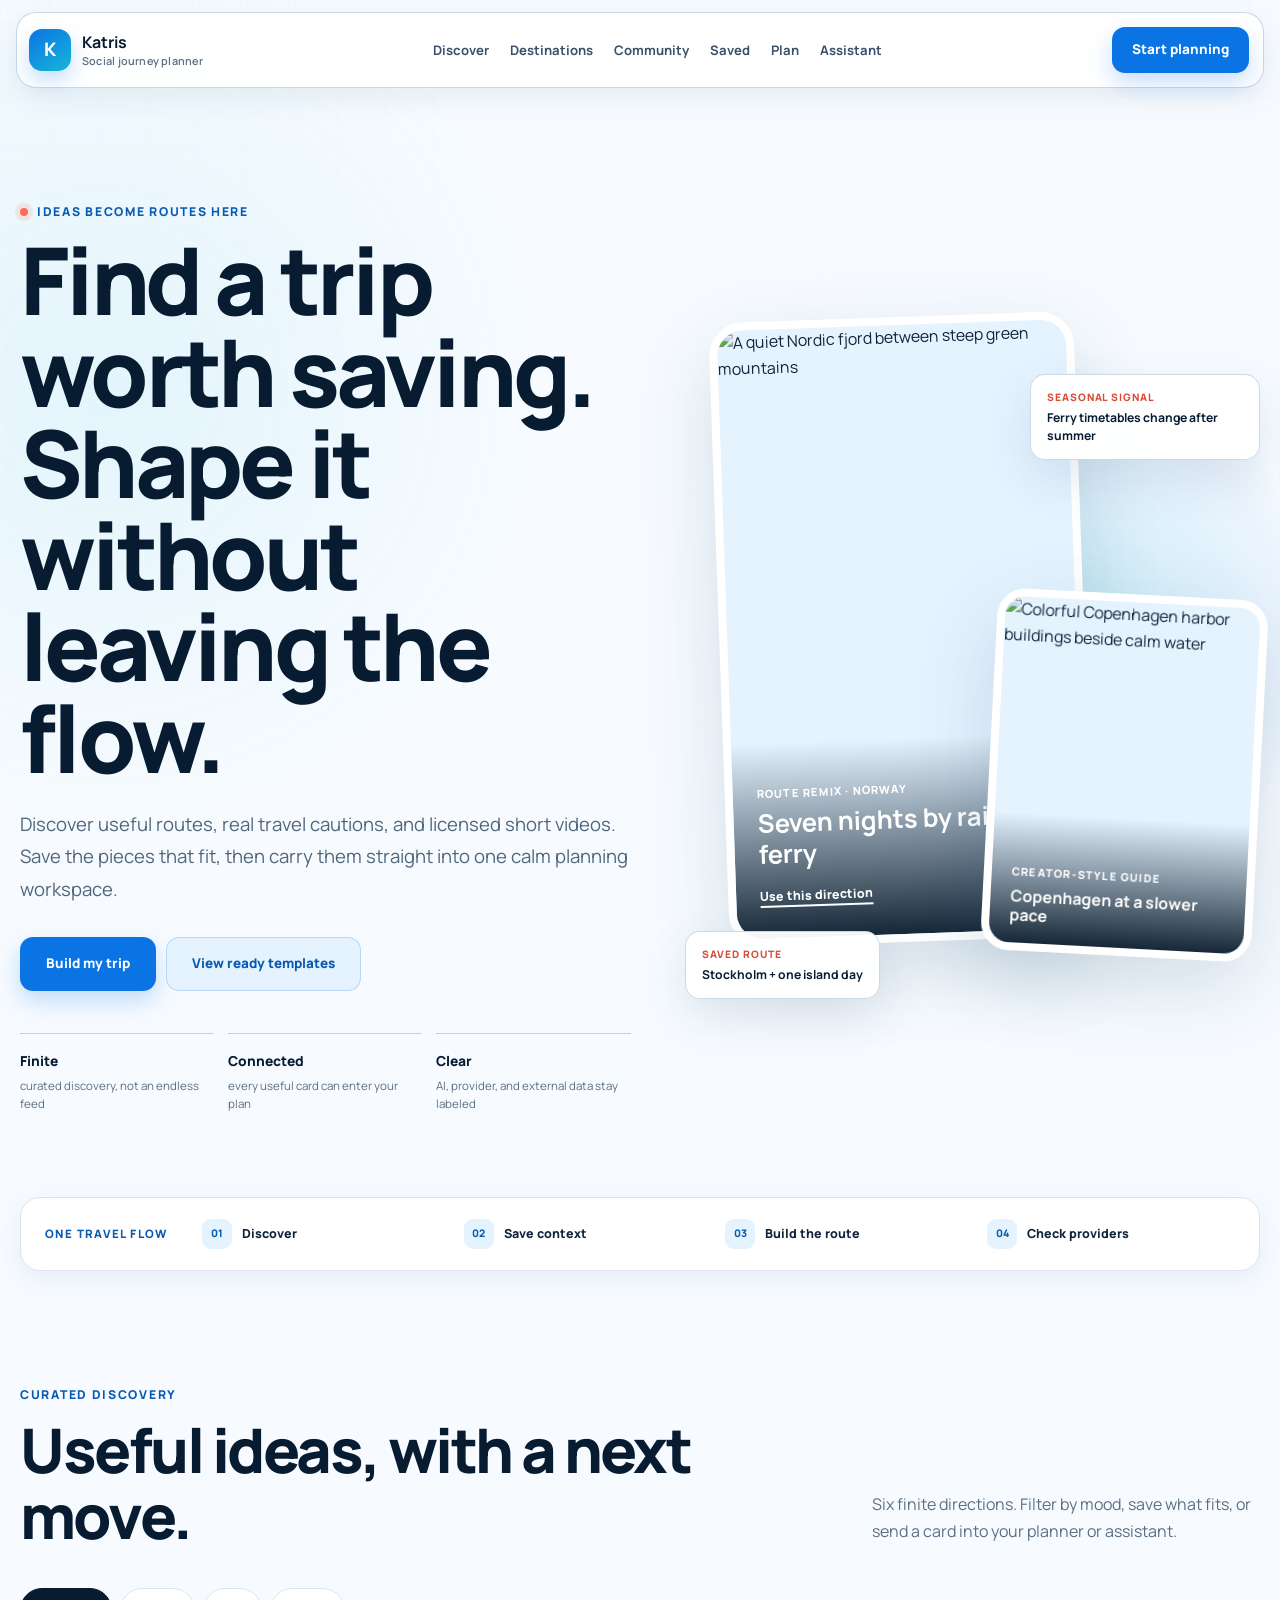
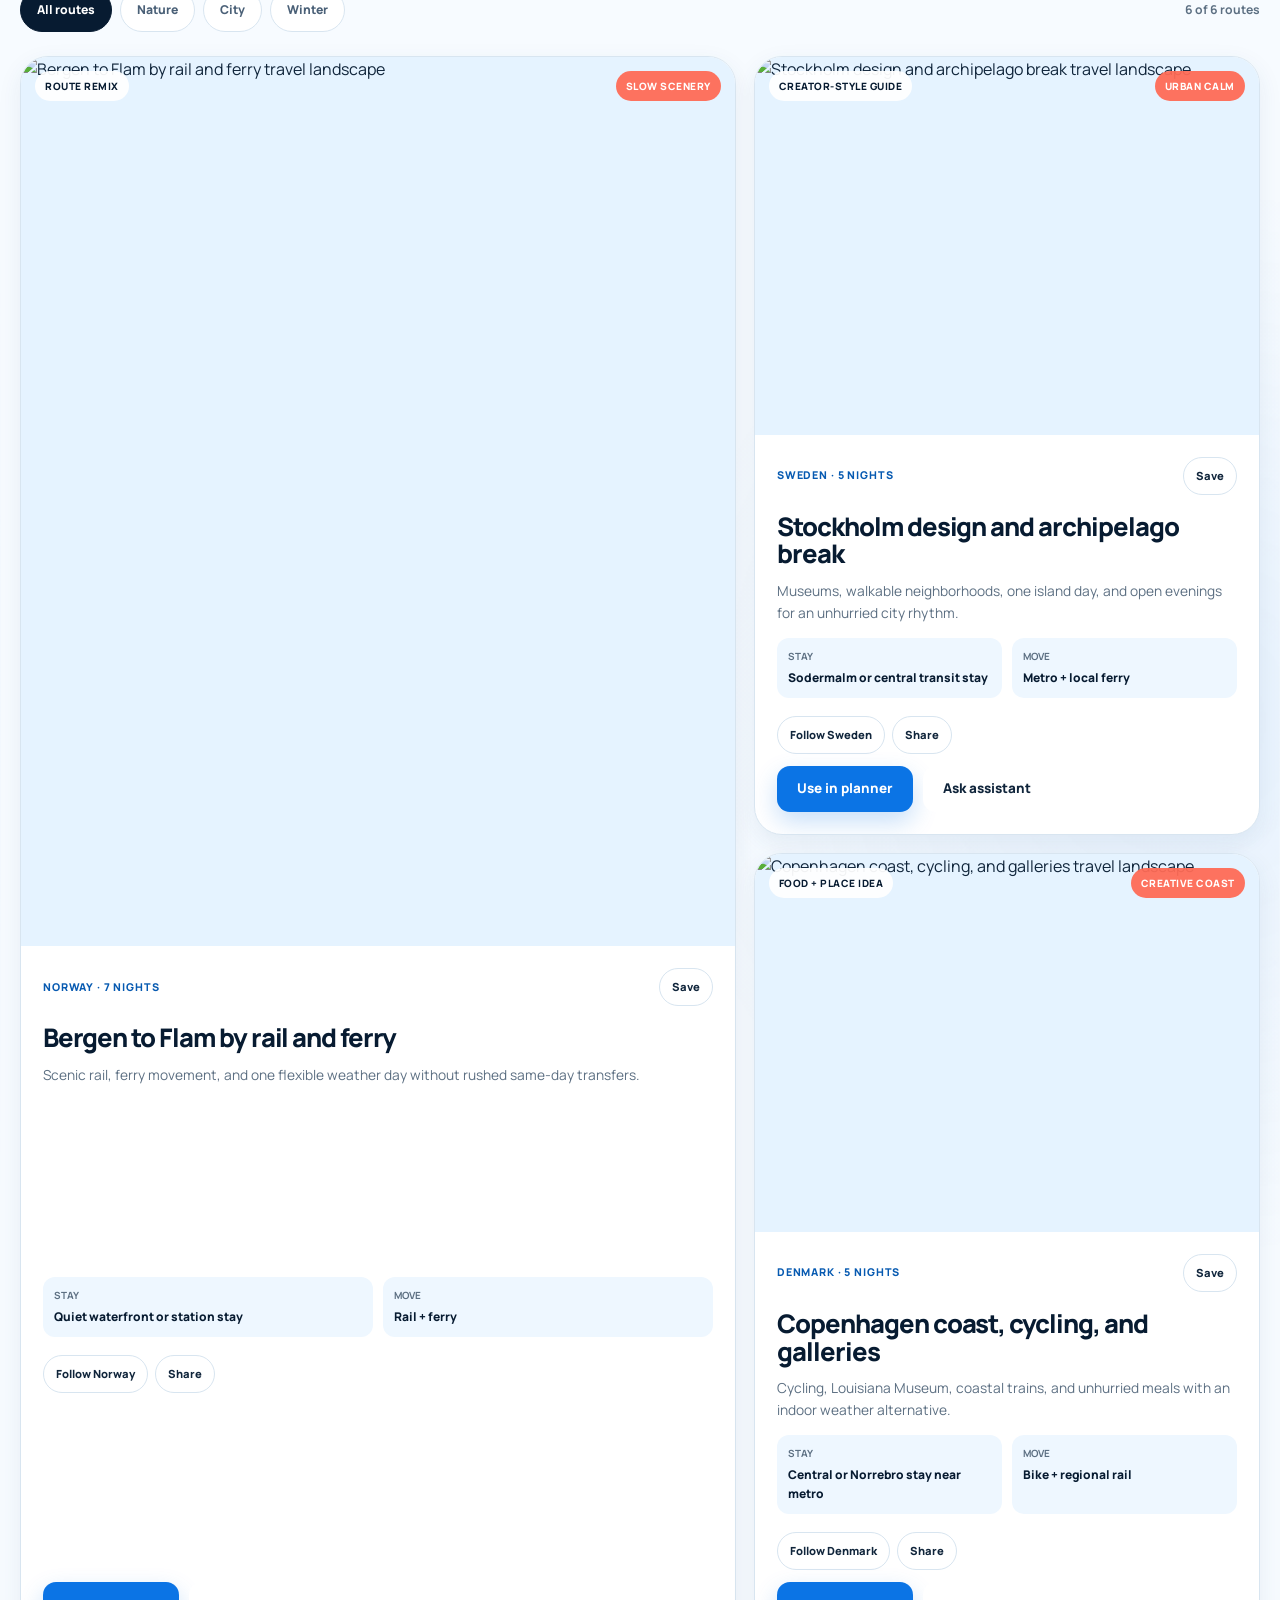
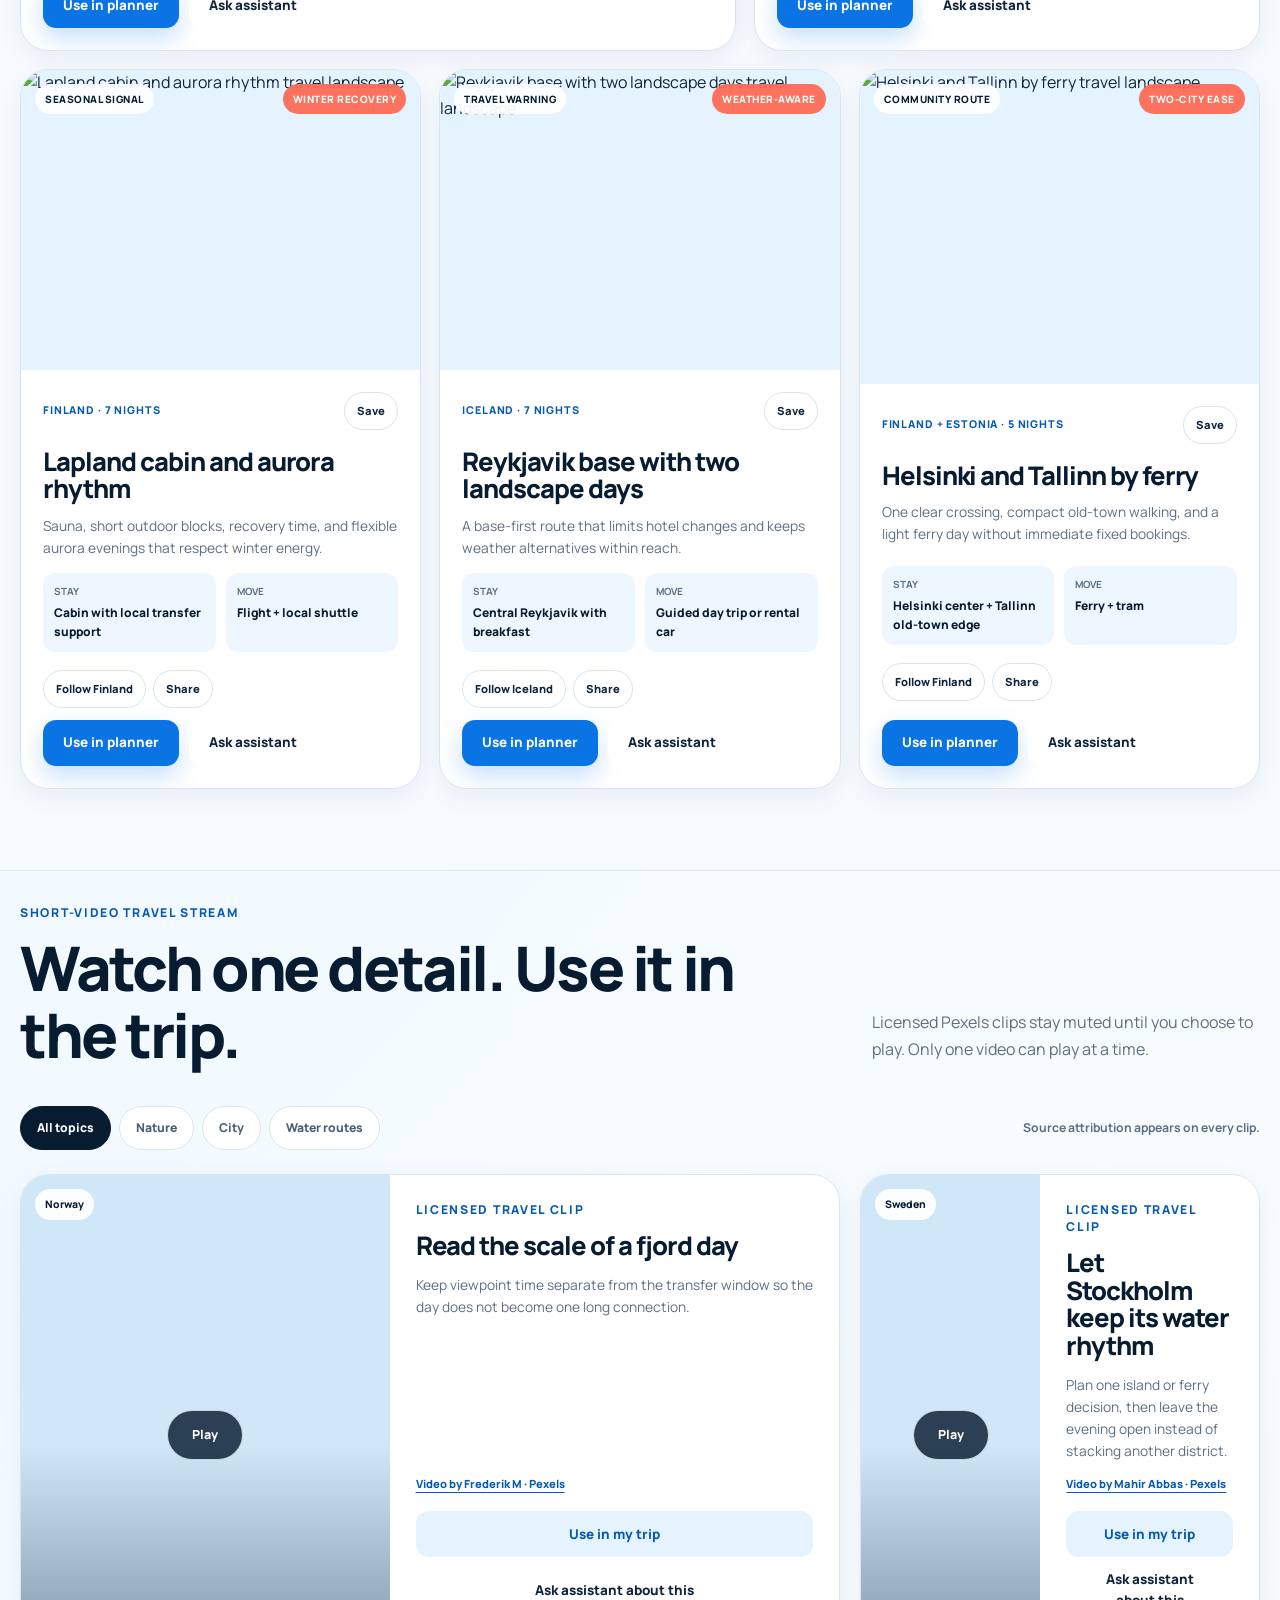
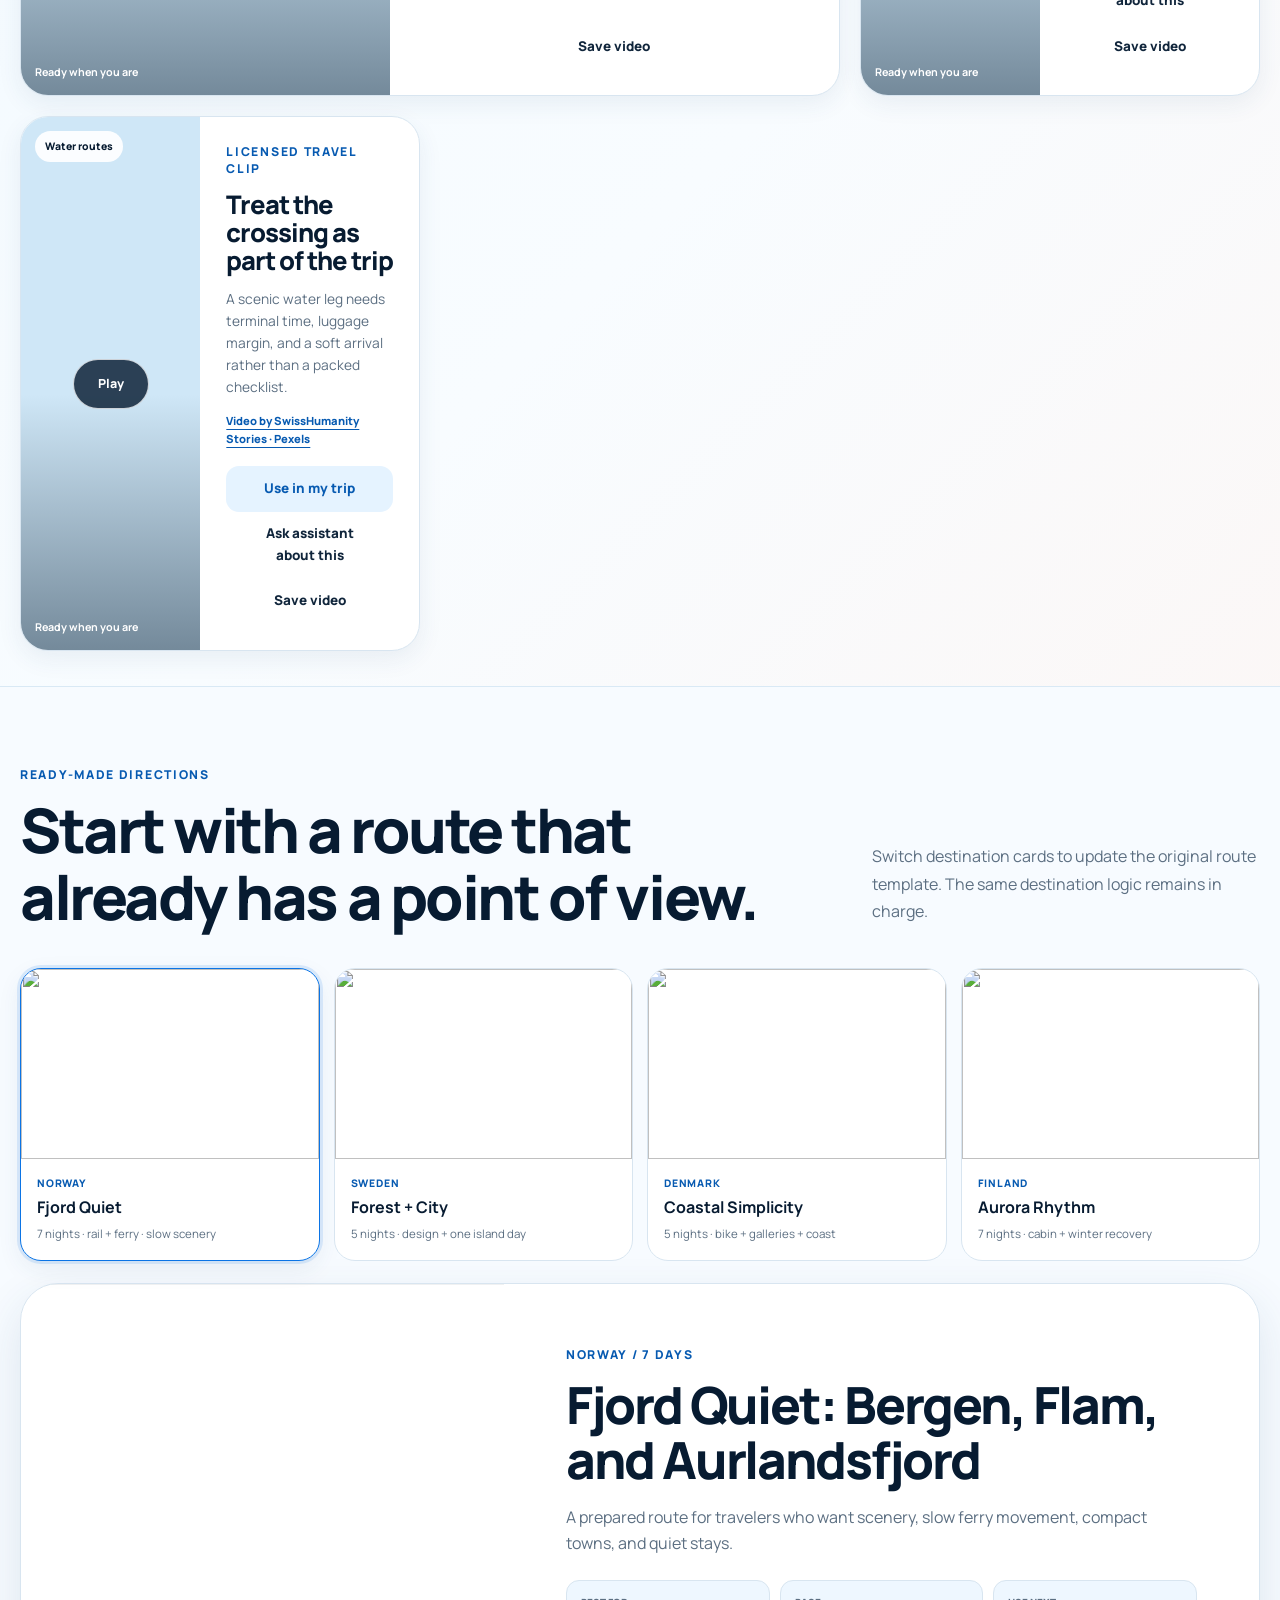
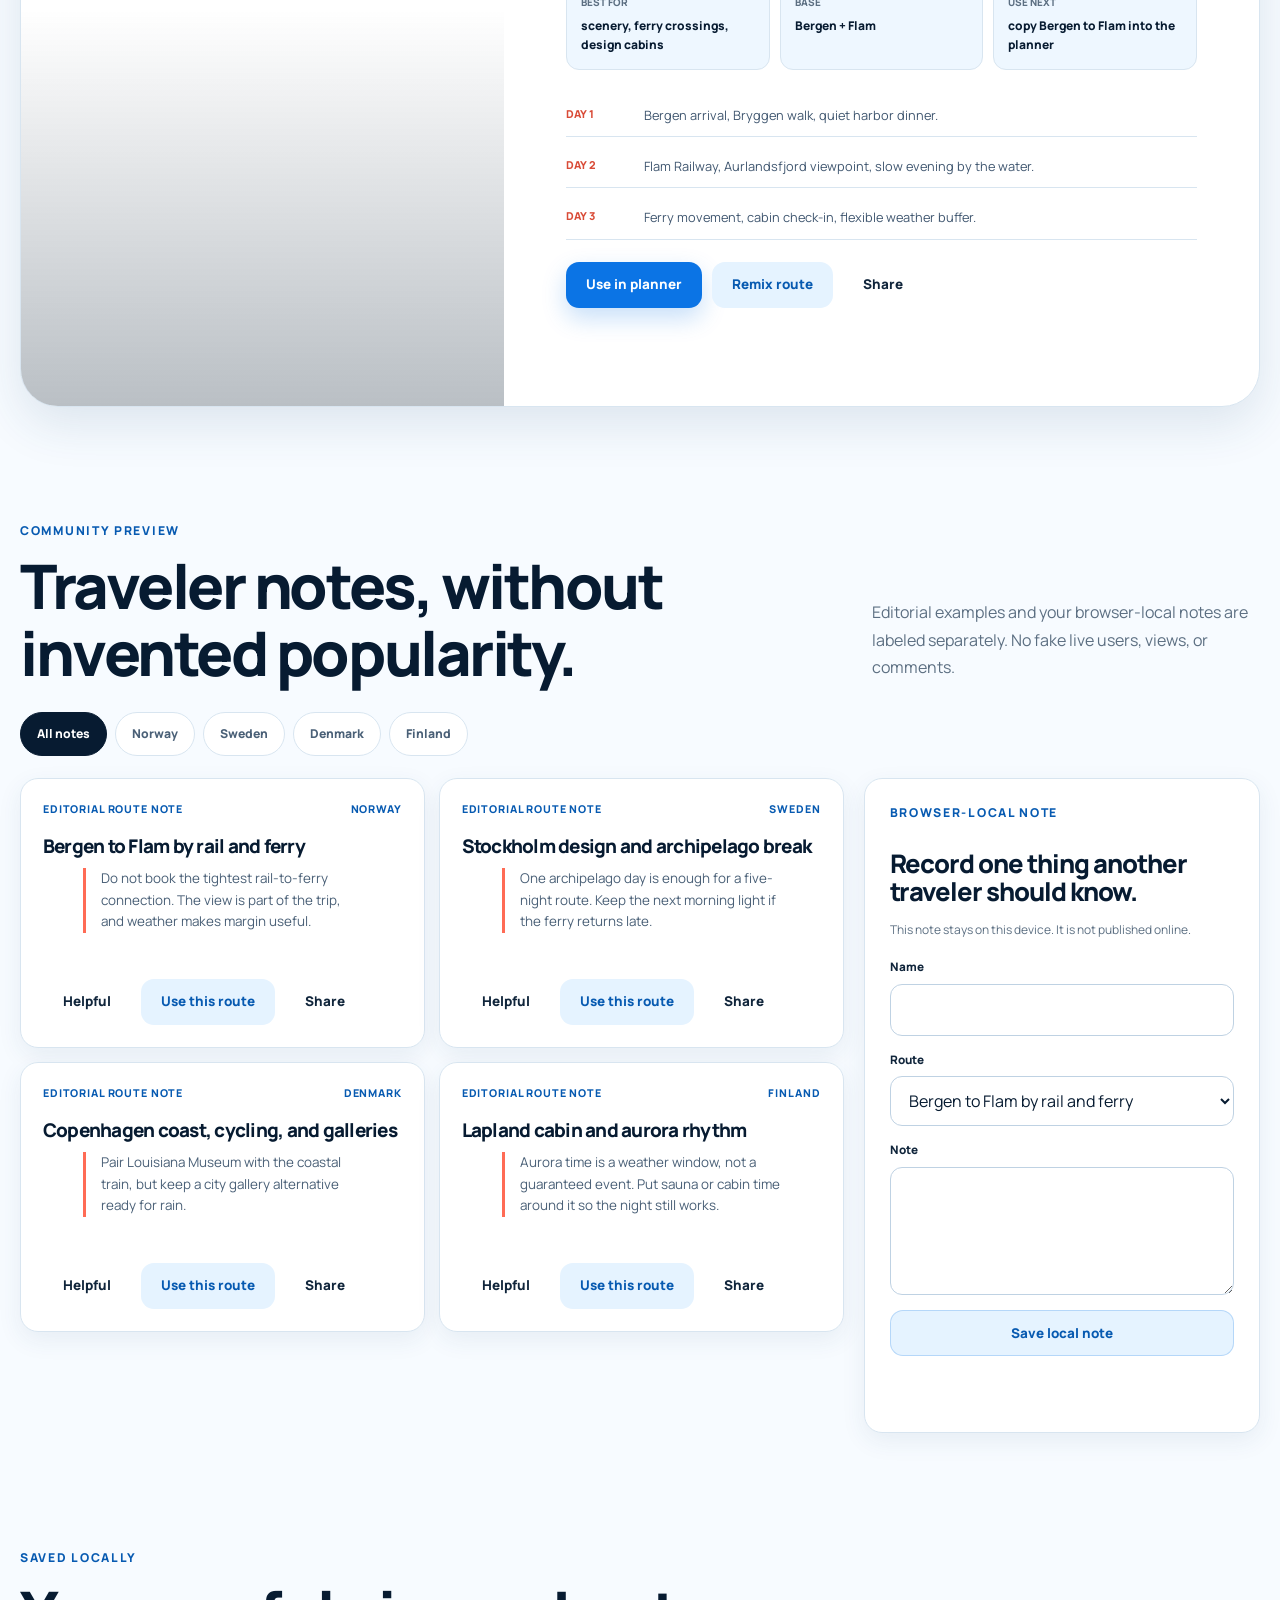
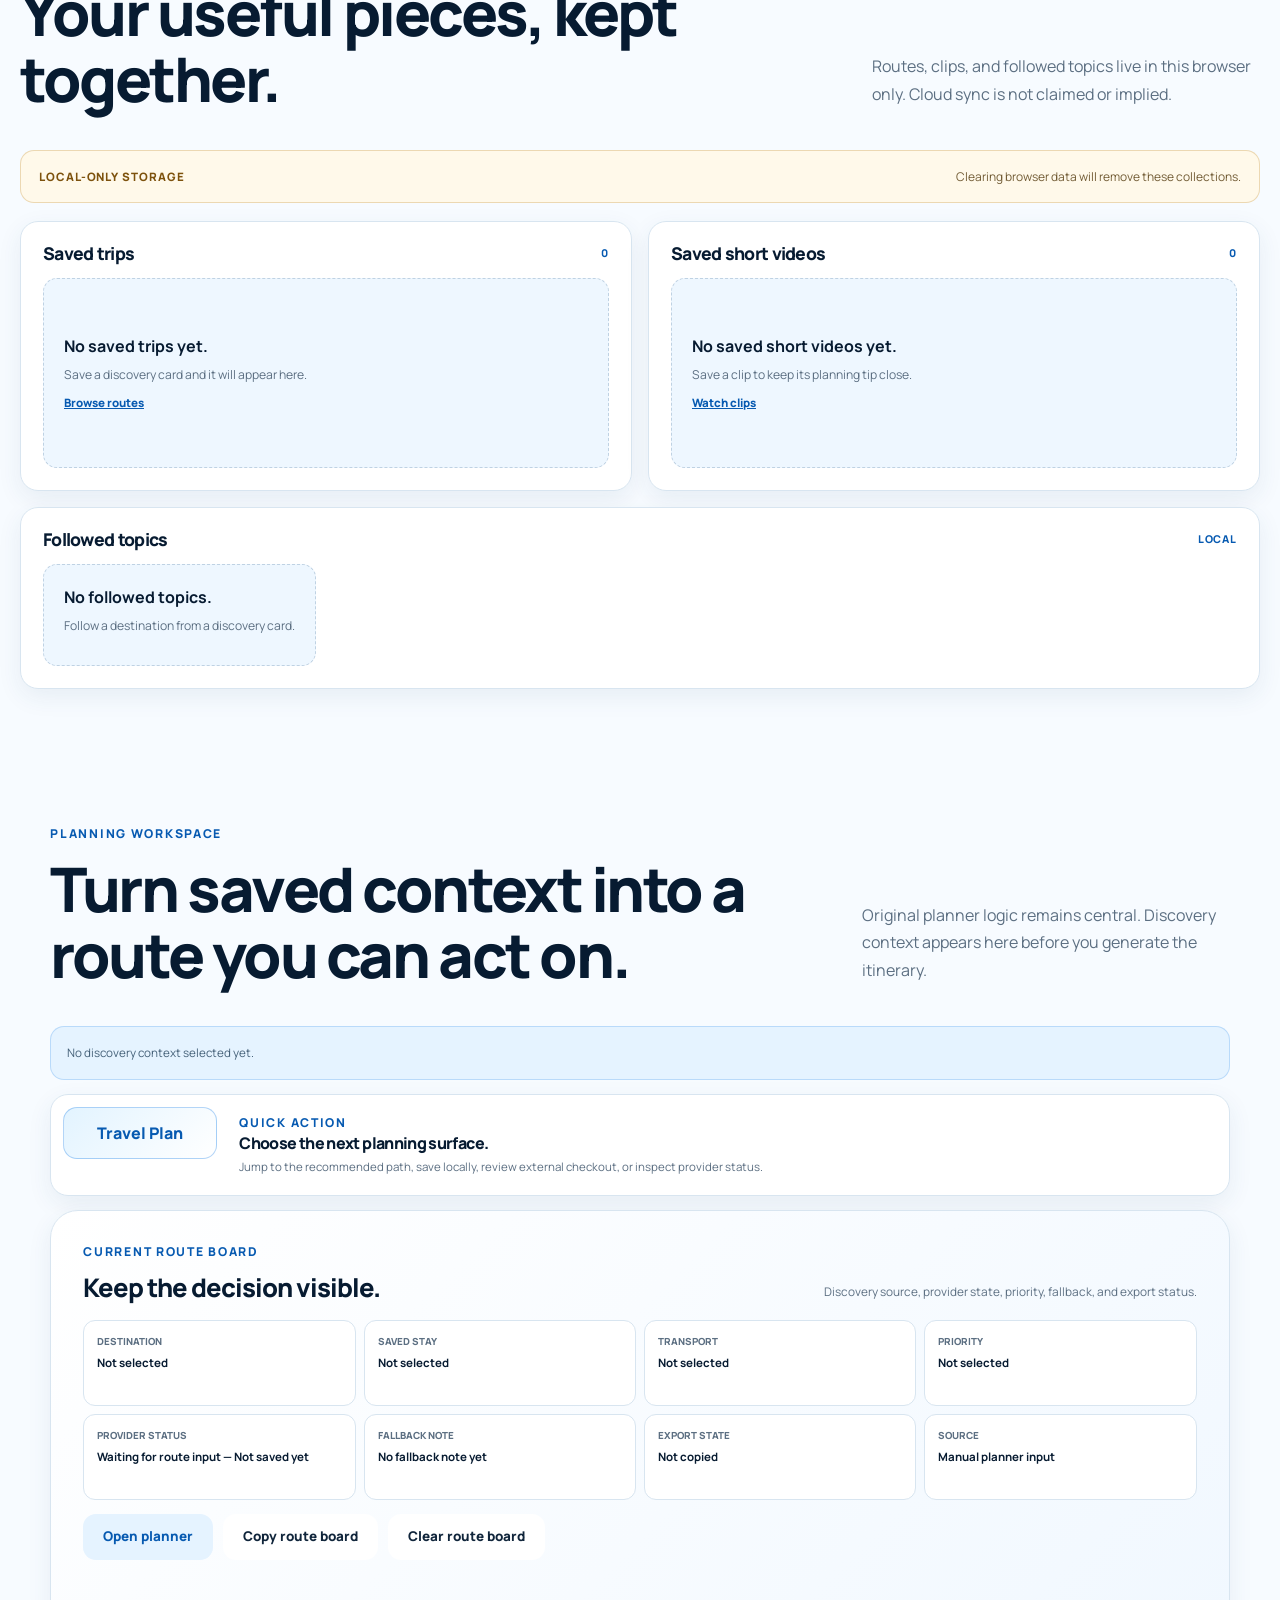
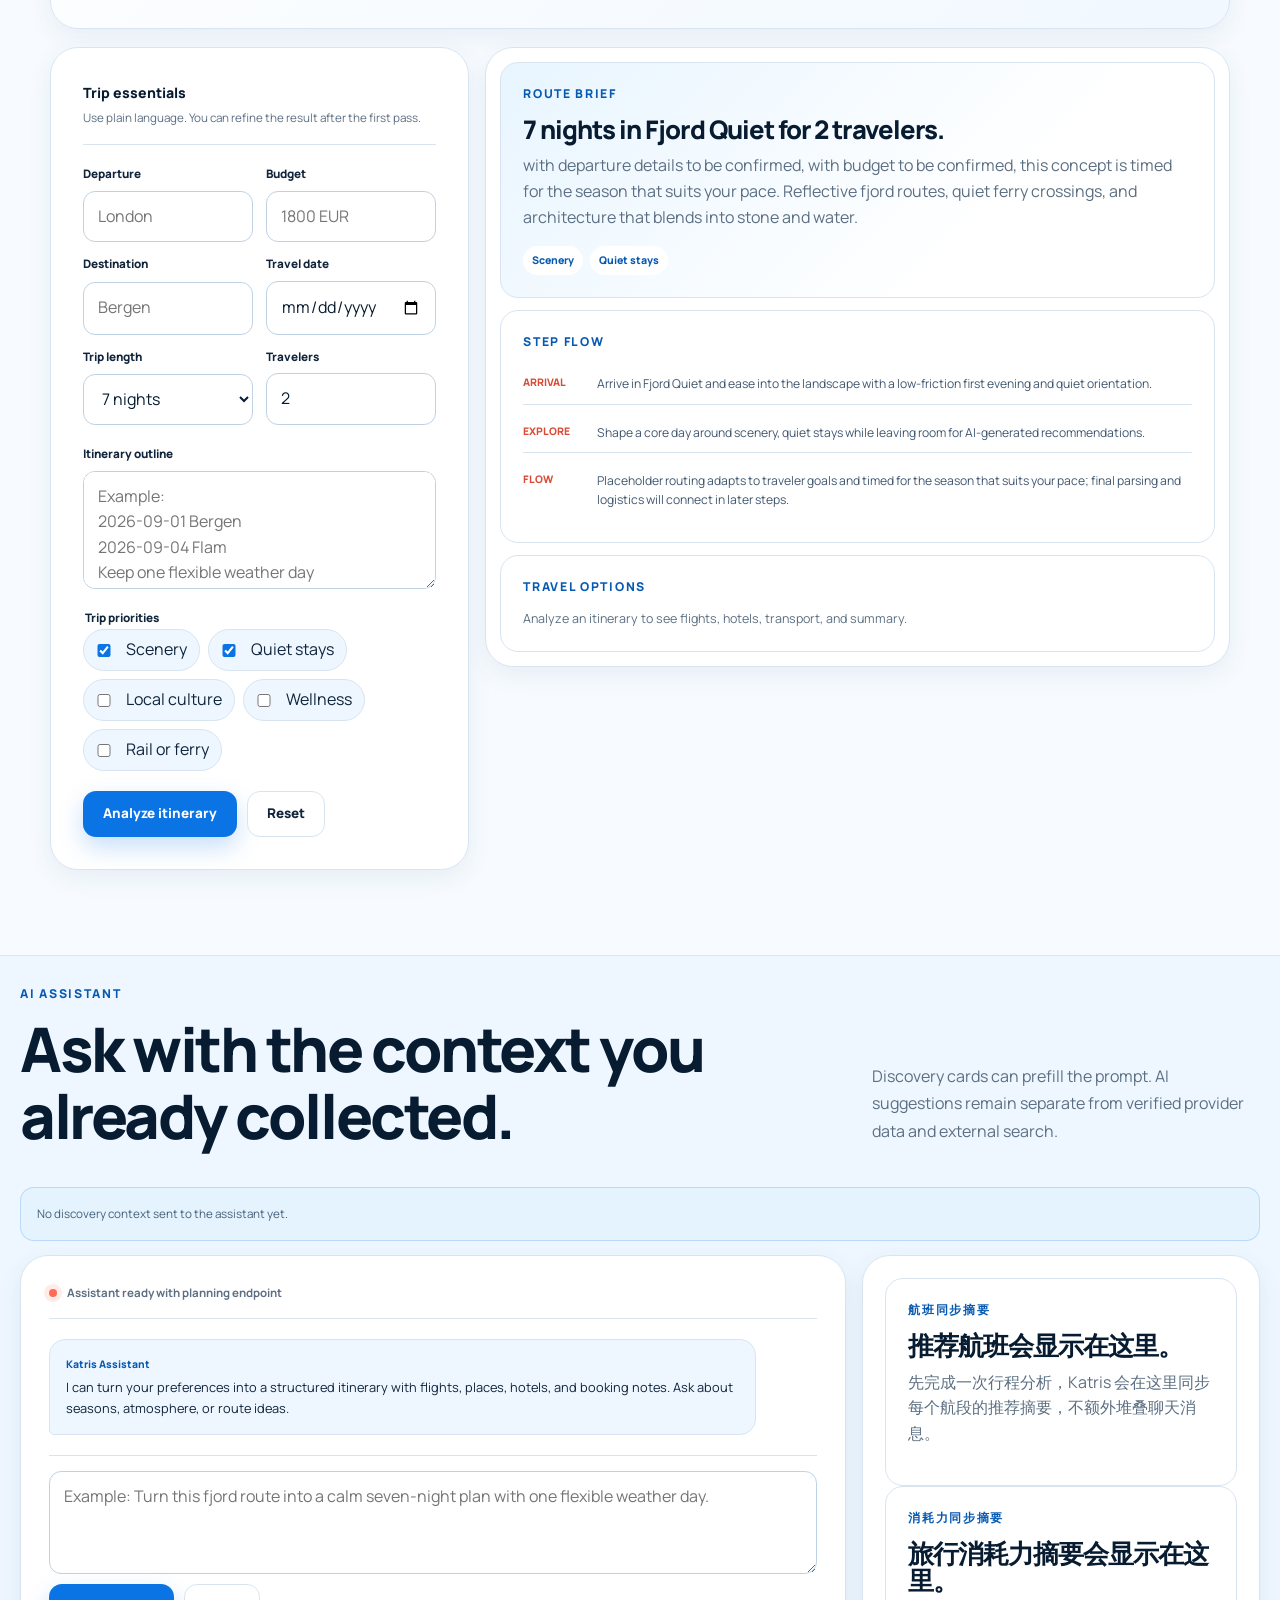
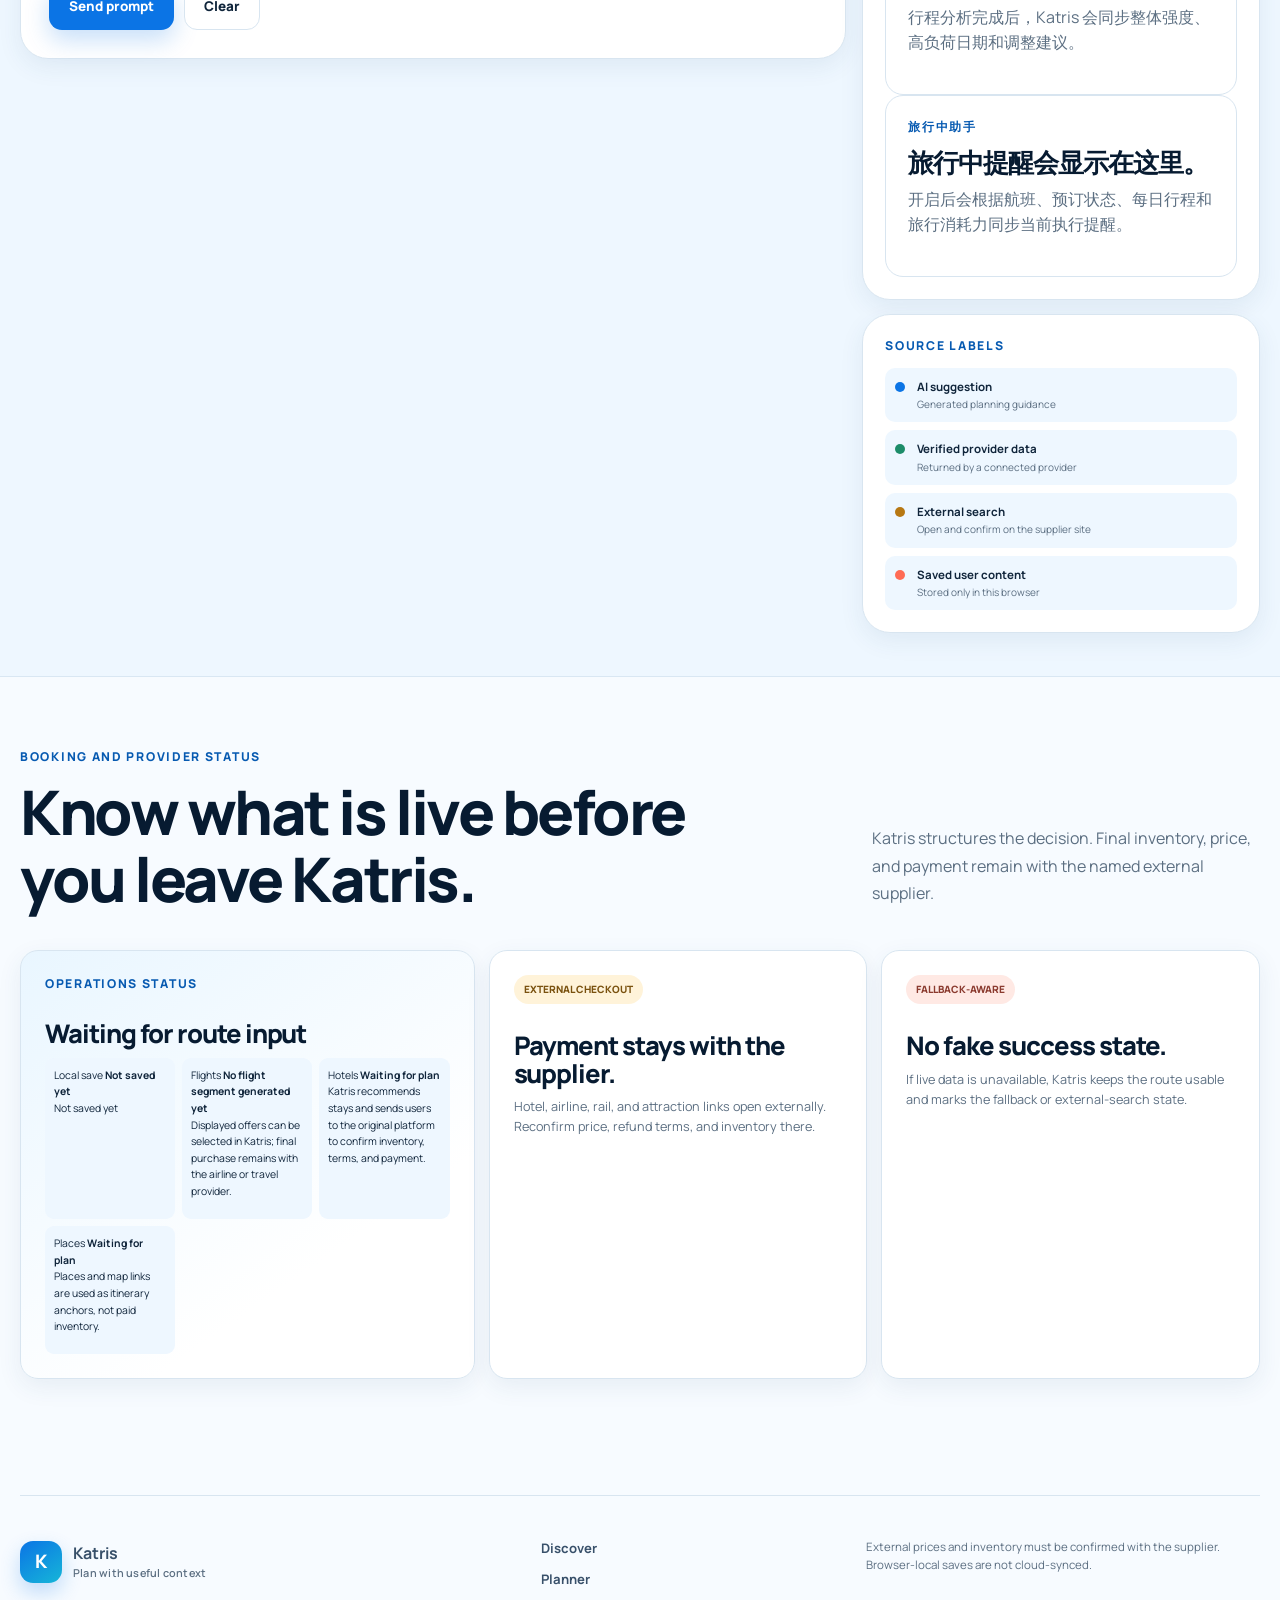
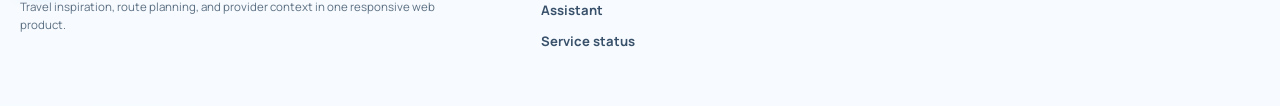
==== index.html @ 47edda5e "Build Pure D social journey" ====
<!DOCTYPE html>
<html lang="en">
<head>
  <meta charset="UTF-8" />
  <meta name="viewport" content="width=device-width, initial-scale=1.0" />
  <meta name="theme-color" content="#f7fbff" />
  <title>Katris Travel AI | Discover, shape, and book a better trip</title>
  <meta
    name="description"
    content="Discover useful travel ideas, save the ones that fit, and turn them into a structured route with planning and provider context in one flow."
  />
  <link rel="icon" href="data:image/svg+xml,%3Csvg xmlns='http://www.w3.org/2000/svg' viewBox='0 0 64 64'%3E%3Crect width='64' height='64' rx='16' fill='%230b74e5'/%3E%3Ctext x='32' y='43' text-anchor='middle' font-family='Arial' font-size='34' font-weight='700' fill='white'%3EK%3C/text%3E%3C/svg%3E" />
  <link rel="preconnect" href="https://fonts.googleapis.com" />
  <link rel="preconnect" href="https://fonts.gstatic.com" crossorigin />
  <link href="https://fonts.googleapis.com/css2?family=Manrope:wght@400;500;600;700;800&amp;display=swap" rel="stylesheet" />
  <link rel="stylesheet" href="style.css" />
</head>
<body>
  <svg class="liquid-glass-svg" aria-hidden="true" focusable="false">
    <filter id="liquid-glass-filter" x="-20%" y="-20%" width="140%" height="140%">
      <feTurbulence type="fractalNoise" baseFrequency="0.012 0.028" numOctaves="2" seed="7" result="liquidNoise" />
      <feGaussianBlur in="liquidNoise" stdDeviation="1.8" result="softNoise" />
      <feDisplacementMap in="SourceGraphic" in2="softNoise" scale="10" xChannelSelector="R" yChannelSelector="G" result="refracted" />
      <feColorMatrix in="refracted" type="matrix" values="1 0 0 0 0.02  0 1 0 0 0.025  0 0 1 0 0.04  0 0 0 0.92 0" result="edgeTint" />
      <feBlend in="SourceGraphic" in2="edgeTint" mode="screen" />
    </filter>
  </svg>

  <a class="skip-link" href="#overview">Skip to content</a>

  <header class="site-header" data-header>
    <a class="brand" href="#top" aria-label="Katris Travel AI home">
      <span class="brand-mark" aria-hidden="true">K</span>
      <span class="brand-copy">
        <strong>Katris</strong>
        <span>Social journey planner</span>
      </span>
    </a>

    <nav class="site-nav" aria-label="Primary navigation">
      <a href="#discover">Discover</a>
      <a href="#destinations">Destinations</a>
      <a href="#community">Community</a>
      <a href="#saved">Saved</a>
      <a href="#planner">Plan</a>
      <a href="#assistant">Assistant</a>
    </nav>

    <button class="nav-cta" type="button" data-scroll-target="#planner">Start planning</button>
  </header>

  <main id="top">
    <section class="hero-section" id="overview" aria-labelledby="hero-title">
      <div class="hero-copy">
        <p class="eyebrow"><span class="signal-dot" aria-hidden="true"></span>Ideas become routes here</p>
        <h1 id="hero-title">Find a trip worth saving. Shape it without leaving the flow.</h1>
        <p class="hero-text">
          Discover useful routes, real travel cautions, and licensed short videos. Save the pieces that fit,
          then carry them straight into one calm planning workspace.
        </p>

        <div class="hero-actions">
          <button class="primary-button" type="button" data-scroll-target="#planner">Build my trip</button>
          <button class="secondary-button" type="button" data-scroll-target="#destinations">View ready templates</button>
        </div>

        <dl class="hero-stats" aria-label="Product promises">
          <div><dt>Finite</dt><dd>curated discovery, not an endless feed</dd></div>
          <div><dt>Connected</dt><dd>every useful card can enter your plan</dd></div>
          <div><dt>Clear</dt><dd>AI, provider, and external data stay labeled</dd></div>
        </dl>
      </div>

      <div class="hero-panel" aria-label="Travel discovery preview">
        <article class="hero-story hero-story--primary">
          <img
            src="https://images.unsplash.com/photo-1500534623283-312aade485b7?auto=format&amp;fit=crop&amp;w=1200&amp;q=88"
            alt="A quiet Nordic fjord between steep green mountains"
            width="900"
            height="1200"
            fetchpriority="high"
          />
          <div class="story-overlay">
            <span>Route remix · Norway</span>
            <strong>Seven nights by rail and ferry</strong>
            <button type="button" data-hero-route="fjord">Use this direction</button>
          </div>
        </article>

        <article class="hero-story hero-story--side">
          <img
            src="https://images.unsplash.com/photo-1513622470522-26c3c8a854bc?auto=format&amp;fit=crop&amp;w=900&amp;q=86"
            alt="Colorful Copenhagen harbor buildings beside calm water"
            width="900"
            height="640"
            fetchpriority="high"
          />
          <div class="story-overlay compact">
            <span>Creator-style guide</span>
            <strong>Copenhagen at a slower pace</strong>
          </div>
        </article>

        <aside class="hero-signal hero-signal--top">
          <span>Seasonal signal</span>
          <strong>Ferry timetables change after summer</strong>
        </aside>
        <aside class="hero-signal hero-signal--bottom">
          <span>Saved route</span>
          <strong>Stockholm + one island day</strong>
        </aside>
      </div>
    </section>

    <section class="social-proof-strip" aria-label="How Katris connects discovery to planning">
      <p>One travel flow</p>
      <ol>
        <li><span>01</span>Discover</li>
        <li><span>02</span>Save context</li>
        <li><span>03</span>Build the route</li>
        <li><span>04</span>Check providers</li>
      </ol>
    </section>

    <section class="feature-section discover-section" id="discover" aria-labelledby="discover-title">
      <div class="feature-heading">
        <div>
          <p class="eyebrow">Curated discovery</p>
          <h2 id="discover-title">Useful ideas, with a next move.</h2>
        </div>
        <p>Six finite directions. Filter by mood, save what fits, or send a card into your planner or assistant.</p>
      </div>

      <div class="feature-toolbar" aria-label="Filter discovery routes">
        <div class="feature-filters">
          <button class="is-active" type="button" data-filter="all" aria-pressed="true">All routes</button>
          <button type="button" data-filter="nature" aria-pressed="false">Nature</button>
          <button type="button" data-filter="city" aria-pressed="false">City</button>
          <button type="button" data-filter="winter" aria-pressed="false">Winter</button>
        </div>
        <span id="discovery-count" class="result-count" aria-live="polite"></span>
      </div>

      <div class="discovery-grid" id="discovery-grid" aria-live="polite" aria-busy="false"></div>
      <div class="module-state" id="discovery-state" hidden role="status"></div>
    </section>

    <section class="feature-section video-section" id="guides" aria-labelledby="video-title">
      <div class="feature-heading">
        <div>
          <p class="eyebrow">Short-video travel stream</p>
          <h2 id="video-title">Watch one detail. Use it in the trip.</h2>
        </div>
        <p>Licensed Pexels clips stay muted until you choose to play. Only one video can play at a time.</p>
      </div>

      <div class="feature-toolbar" aria-label="Filter travel videos">
        <div class="feature-filters video-filters">
          <button class="is-active" type="button" data-video-filter="all" aria-pressed="true">All topics</button>
          <button type="button" data-video-filter="nature" aria-pressed="false">Nature</button>
          <button type="button" data-video-filter="city" aria-pressed="false">City</button>
          <button type="button" data-video-filter="water" aria-pressed="false">Water routes</button>
        </div>
        <p class="source-note">Source attribution appears on every clip.</p>
      </div>

      <div class="video-stream" id="guidance-grid" aria-live="polite"></div>
      <div class="module-state" id="video-state" hidden role="status"></div>
    </section>

    <section class="destinations-section" id="destinations" aria-labelledby="routes-title">
      <div class="section-heading">
        <div>
          <p class="eyebrow">Ready-made directions</p>
          <h2 id="routes-title">Start with a route that already has a point of view.</h2>
        </div>
        <p>Switch destination cards to update the original route template. The same destination logic remains in charge.</p>
      </div>

      <div class="destination-grid" role="list" aria-label="Destination moods">
        <button class="destination-card is-active" type="button" data-region="fjord" aria-pressed="true">
          <span class="destination-visual">
            <img
              src="https://images.unsplash.com/photo-1500534623283-312aade485b7?auto=format&amp;fit=crop&amp;w=900&amp;q=84"
              alt=""
              width="900"
              height="720"
              loading="lazy"
            />
          </span>
          <span class="destination-copy"><span class="route-country">Norway</span><strong>Fjord Quiet</strong><span>7 nights · rail + ferry · slow scenery</span></span>
        </button>

        <button class="destination-card" type="button" data-region="forest" aria-pressed="false">
          <span class="destination-visual">
            <img
              src="https://images.unsplash.com/photo-1509356843151-3e7d96241e11?auto=format&amp;fit=crop&amp;w=900&amp;q=84"
              alt=""
              width="900"
              height="720"
              loading="lazy"
            />
          </span>
          <span class="destination-copy"><span class="route-country">Sweden</span><strong>Forest + City</strong><span>5 nights · design + one island day</span></span>
        </button>

        <button class="destination-card" type="button" data-region="coast" aria-pressed="false">
          <span class="destination-visual">
            <img
              src="https://images.unsplash.com/photo-1513622470522-26c3c8a854bc?auto=format&amp;fit=crop&amp;w=900&amp;q=84"
              alt=""
              width="900"
              height="720"
              loading="lazy"
            />
          </span>
          <span class="destination-copy"><span class="route-country">Denmark</span><strong>Coastal Simplicity</strong><span>5 nights · bike + galleries + coast</span></span>
        </button>

        <button class="destination-card" type="button" data-region="aurora" aria-pressed="false">
          <span class="destination-visual">
            <img
              src="https://images.unsplash.com/photo-1483347756197-71ef80e95f73?auto=format&amp;fit=crop&amp;w=900&amp;q=84"
              alt=""
              width="900"
              height="720"
              loading="lazy"
            />
          </span>
          <span class="destination-copy"><span class="route-country">Finland</span><strong>Aurora Rhythm</strong><span>7 nights · cabin + winter recovery</span></span>
        </button>
      </div>

      <article class="destination-template" id="destination-template" aria-live="polite">
        <div class="template-media" aria-hidden="true"></div>
        <div class="template-copy">
          <p class="eyebrow" id="template-kicker">Norway / 7 days</p>
          <h3 id="template-title">Fjord Quiet: Bergen, Flam, and Aurlandsfjord</h3>
          <p id="template-summary">A prepared route for travelers who want scenery, slow ferry movement, compact towns, and quiet stays.</p>
          <dl class="template-meta">
            <div><dt>Best for</dt><dd id="template-best">scenery, ferry crossings, design cabins</dd></div>
            <div><dt>Base</dt><dd id="template-base">Bergen + Flam</dd></div>
            <div><dt>Use next</dt><dd id="template-action">Copy into the planner</dd></div>
          </dl>
          <div class="template-days" id="template-days">
            <article><span>Day 1</span><p>Bergen arrival, Bryggen walk, quiet harbor dinner.</p></article>
            <article><span>Day 2</span><p>Flam Railway, Aurlandsfjord viewpoint, slow evening by the water.</p></article>
            <article><span>Day 3</span><p>Ferry movement, cabin check-in, flexible weather buffer.</p></article>
          </div>
          <div class="template-actions">
            <button class="primary-button" type="button" data-template-use>Use in planner</button>
            <button class="secondary-button" type="button" data-template-remix>Remix route</button>
            <button class="ghost-button" type="button" data-template-share>Share</button>
          </div>
          <p class="inline-status" id="template-status" aria-live="polite"></p>
        </div>
      </article>
    </section>

    <section class="feature-section community-section" id="community" aria-labelledby="community-title">
      <div class="feature-heading">
        <div>
          <p class="eyebrow">Community preview</p>
          <h2 id="community-title">Traveler notes, without invented popularity.</h2>
        </div>
        <p>Editorial examples and your browser-local notes are labeled separately. No fake live users, views, or comments.</p>
      </div>

      <div class="topic-row" aria-label="Destination topics">
        <button type="button" data-community-topic="all" class="is-active" aria-pressed="true">All notes</button>
        <button type="button" data-community-topic="Norway" aria-pressed="false">Norway</button>
        <button type="button" data-community-topic="Sweden" aria-pressed="false">Sweden</button>
        <button type="button" data-community-topic="Denmark" aria-pressed="false">Denmark</button>
        <button type="button" data-community-topic="Finland" aria-pressed="false">Finland</button>
      </div>

      <div class="community-layout">
        <div id="community-list" class="community-list" aria-live="polite"></div>
        <form id="community-form" class="community-form">
          <p class="eyebrow">Browser-local note</p>
          <h3>Record one thing another traveler should know.</h3>
          <p class="form-helper">This note stays on this device. It is not published online.</p>
          <label><span>Name</span><input name="name" maxlength="30" autocomplete="name" required /></label>
          <label><span>Route</span><select name="route" id="community-route"></select></label>
          <label><span>Note</span><textarea name="note" maxlength="220" rows="4" required></textarea></label>
          <button class="secondary-button" type="submit">Save local note</button>
          <p id="community-status" class="inline-status" aria-live="polite"></p>
        </form>
      </div>
    </section>

    <section class="feature-section saved-section" id="saved" aria-labelledby="saved-title">
      <div class="feature-heading">
        <div>
          <p class="eyebrow">Saved locally</p>
          <h2 id="saved-title">Your useful pieces, kept together.</h2>
        </div>
        <p>Routes, clips, and followed topics live in this browser only. Cloud sync is not claimed or implied.</p>
      </div>

      <div class="local-only-banner" role="note">
        <span>Local-only storage</span>
        <p>Clearing browser data will remove these collections.</p>
      </div>

      <div class="saved-layout">
        <section class="saved-panel" aria-labelledby="saved-routes-title">
          <div class="saved-panel-head"><h3 id="saved-routes-title">Saved trips</h3><span id="saved-route-count">0</span></div>
          <div id="saved-grid" class="saved-grid"></div>
        </section>
        <section class="saved-panel" aria-labelledby="saved-videos-title">
          <div class="saved-panel-head"><h3 id="saved-videos-title">Saved short videos</h3><span id="saved-video-count">0</span></div>
          <div id="saved-video-grid" class="saved-grid"></div>
        </section>
        <section class="saved-panel saved-panel--topics" aria-labelledby="followed-title">
          <div class="saved-panel-head"><h3 id="followed-title">Followed topics</h3><span>local</span></div>
          <div id="followed-topic-list" class="followed-topic-list"></div>
        </section>
      </div>
    </section>

    <section class="planner-section" id="planner" aria-labelledby="planner-title">
      <div class="section-heading planner-heading">
        <div>
          <p class="eyebrow">Planning workspace</p>
          <h2 id="planner-title">Turn saved context into a route you can act on.</h2>
        </div>
        <p>Original planner logic remains central. Discovery context appears here before you generate the itinerary.</p>
      </div>

      <div class="context-ribbon" id="planner-context" aria-live="polite">
        <span>No discovery context selected yet.</span>
      </div>

      <div class="liquid-plan-stage" aria-label="Travel plan quick controls">
        <nav class="liquid-glass-nav" aria-label="Travel plan dropdown">
          <button class="liquid-trigger" type="button" data-liquid-menu-toggle aria-expanded="false" aria-controls="liquid-plan-menu">
            <span class="liquid-trigger-clone" aria-hidden="true">Travel Plan</span>
            <span>Travel Plan</span>
          </button>
          <div class="liquid-menu" id="liquid-plan-menu" hidden>
            <button type="button" data-liquid-action="recommended">Recommended path</button>
            <button type="button" data-liquid-action="saved">Save current trip</button>
            <button type="button" data-liquid-action="suppliers">Supplier checkout</button>
            <button type="button" data-liquid-action="monitor">Operations status</button>
          </div>
        </nav>
        <article class="liquid-menu-detail" id="liquid-menu-detail" aria-live="polite">
          <p class="eyebrow">Quick action</p>
          <h3>Choose the next planning surface.</h3>
          <p>Jump to the recommended path, save locally, review external checkout, or inspect provider status.</p>
        </article>
      </div>

      <section class="route-board" id="route-board" aria-labelledby="route-board-title">
        <div class="route-board-head">
          <div><p class="eyebrow">Current route board</p><h3 id="route-board-title">Keep the decision visible.</h3></div>
          <p>Discovery source, provider state, priority, fallback, and export status.</p>
        </div>
        <div class="route-board-grid" id="route-board-grid"></div>
        <div class="feature-actions">
          <button class="secondary-button" type="button" data-open-planner>Open planner</button>
          <button class="ghost-button" type="button" data-copy-board>Copy route board</button>
          <button class="ghost-button" type="button" data-clear-board>Clear route board</button>
        </div>
        <p id="route-board-status" class="inline-status" aria-live="polite"></p>
      </section>

      <div class="planner-layout">
        <form class="planner-form" id="planner-form">
          <div class="form-intro">
            <span>Trip essentials</span>
            <p>Use plain language. You can refine the result after the first pass.</p>
          </div>
          <div class="form-grid">
            <div class="departure-budget-group">
              <label class="departure-field"><span>Departure</span><input id="from" name="from" placeholder="London" autocomplete="off" /></label>
              <label class="budget-field"><span>Budget</span><input id="budget" name="budget" placeholder="1800 EUR" autocomplete="off" /></label>
            </div>
            <label><span>Destination</span><input id="to" name="to" placeholder="Bergen" autocomplete="off" /></label>
            <label><span>Travel date</span><input id="date" name="date" type="date" /></label>
            <label>
              <span>Trip length</span>
              <select id="tripLength" name="tripLength">
                <option value="3 nights">3 nights</option>
                <option value="5 nights">5 nights</option>
                <option value="7 nights" selected>7 nights</option>
                <option value="10+ nights">10+ nights</option>
                <option value="2 weeks">2 weeks</option>
              </select>
            </label>
            <label><span>Travelers</span><input id="people" name="people" type="number" min="1" value="2" /></label>
          </div>

          <label class="full-width">
            <span>Itinerary outline</span>
            <textarea id="notes" name="notes" placeholder="Example:&#10;2026-09-01 Bergen&#10;2026-09-04 Flam&#10;Keep one flexible weather day"></textarea>
          </label>

          <fieldset class="travel-pillars">
            <legend>Trip priorities</legend>
            <label><input type="checkbox" name="pillars" value="Scenery" checked />Scenery</label>
            <label><input type="checkbox" name="pillars" value="Quiet stays" checked />Quiet stays</label>
            <label><input type="checkbox" name="pillars" value="Local culture" />Local culture</label>
            <label><input type="checkbox" name="pillars" value="Wellness" />Wellness</label>
            <label><input type="checkbox" name="pillars" value="Rail or ferry" />Rail or ferry</label>
          </fieldset>

          <div class="planner-actions">
            <button class="primary-button" id="analyze-planner" type="submit">Analyze itinerary</button>
            <button class="ghost-button" type="button" id="reset-planner">Reset</button>
          </div>
          <div id="preference-gate" class="preference-gate" hidden></div>
        </form>

        <aside class="planner-preview" aria-live="polite">
          <div class="preview-card route-brief-card">
            <p class="eyebrow">Route brief</p>
            <h3 id="preview-title">A seven-night Nordic reset.</h3>
            <p id="preview-summary">Build a trip concept to see itinerary structure, travel options, and partner-ready booking paths.</p>
            <ul id="preview-pillars" class="preview-pillars">
              <li>Scenery-led routing</li><li>Quiet stays</li><li>AI suggestions</li>
            </ul>
          </div>

          <div class="preview-card timeline-card">
            <p class="eyebrow">Step flow</p>
            <div id="timeline-output" class="timeline-output">
              <article><span>Step 1</span><p>Collect route, date, traveler count, and budget.</p></article>
              <article><span>Step 2</span><p>Generate pacing, stays, places, and transport context.</p></article>
              <article><span>Step 3</span><p>Compare provider data, external booking links, and final supplier confirmation steps.</p></article>
            </div>
          </div>

          <div class="preview-card analysis-card">
            <p class="eyebrow">Travel options</p>
            <div id="analysis-results" class="analysis-results">
              <p class="analysis-empty">Analyze an itinerary to see flights, hotels, transport, and summary.</p>
            </div>
          </div>
        </aside>
      </div>
    </section>

    <section class="assistant-section" id="assistant" aria-labelledby="assistant-title">
      <div class="section-heading">
        <div>
          <p class="eyebrow">AI assistant</p>
          <h2 id="assistant-title">Ask with the context you already collected.</h2>
        </div>
        <p>Discovery cards can prefill the prompt. AI suggestions remain separate from verified provider data and external search.</p>
      </div>

      <div class="context-ribbon context-ribbon--assistant" id="assistant-context" aria-live="polite">
        <span>No discovery context sent to the assistant yet.</span>
      </div>

      <div class="assistant-layout">
        <div class="assistant-panel">
          <div class="assistant-status"><span class="status-dot" aria-hidden="true"></span><p>Assistant ready with planning endpoint</p></div>
          <div id="assistant-thread" class="assistant-thread" aria-live="polite">
            <article class="message assistant"><p class="message-label">Katris Assistant</p><p>I can turn your preferences into a structured itinerary. Ask about route pacing, places, stays, or travel warnings.</p></article>
          </div>

          <div class="assistant-progress" id="assistant-progress" aria-hidden="true">
            <div class="assistant-progress-head"><span id="assistant-progress-step">Preparing travel plan</span><span>Backup planning enabled</span></div>
            <div class="assistant-progress-track"><span id="assistant-progress-bar"></span></div>
          </div>

          <form id="assistant-form" class="assistant-form">
            <label class="sr-only" for="assistant-input">Ask the travel assistant</label>
            <textarea id="assistant-input" rows="3" placeholder="Example: Turn this fjord route into a calm seven-night plan with one flexible weather day."></textarea>
            <div class="assistant-actions">
              <button class="primary-button" type="submit">Send prompt</button>
              <button class="ghost-button" type="button" id="clear-assistant">Clear</button>
            </div>
          </form>
        </div>

        <aside class="assistant-sidebar">
          <div id="assistant-flight-summary" aria-live="polite"></div>
          <div class="source-legend">
            <p class="eyebrow">Source labels</p>
            <ul>
              <li><span class="legend-dot ai"></span><strong>AI suggestion</strong><small>Generated planning guidance</small></li>
              <li><span class="legend-dot provider"></span><strong>Verified provider data</strong><small>Returned by a connected provider</small></li>
              <li><span class="legend-dot external"></span><strong>External search</strong><small>Open and confirm on the supplier site</small></li>
              <li><span class="legend-dot local"></span><strong>Saved user content</strong><small>Stored only in this browser</small></li>
            </ul>
          </div>
        </aside>
      </div>
    </section>

    <section class="provider-section" id="booking-status" aria-labelledby="provider-title">
      <div class="section-heading">
        <div>
          <p class="eyebrow">Booking and provider status</p>
          <h2 id="provider-title">Know what is live before you leave Katris.</h2>
        </div>
        <p>Katris structures the decision. Final inventory, price, and payment remain with the named external supplier.</p>
      </div>

      <div class="provider-layout">
        <article class="ops-monitor-card" id="ops-monitor" aria-live="polite">
          <span class="status-chip neutral">Waiting</span>
          <p class="eyebrow">Operations status</p>
          <h3>Waiting for the first plan.</h3>
          <p>Provider and local-save status will appear after a trip is generated.</p>
        </article>
        <article class="provider-card">
          <span class="status-chip external">External checkout</span>
          <h3>Payment stays with the supplier.</h3>
          <p>Hotel, airline, rail, and attraction links open externally. Reconfirm price, refund terms, and inventory there.</p>
        </article>
        <article class="provider-card">
          <span class="status-chip fallback">Fallback-aware</span>
          <h3>No fake success state.</h3>
          <p>If live data is unavailable, Katris keeps the route usable and marks the fallback or external-search state.</p>
        </article>
      </div>
    </section>
  </main>

  <footer class="site-footer">
    <div>
      <a class="brand footer-brand" href="#top" aria-label="Katris Travel AI home"><span class="brand-mark" aria-hidden="true">K</span><span class="brand-copy"><strong>Katris</strong><span>Plan with useful context</span></span></a>
      <p>Travel inspiration, route planning, and provider context in one responsive web product.</p>
    </div>
    <nav aria-label="Footer navigation">
      <a href="#discover">Discover</a><a href="#planner">Planner</a><a href="#assistant">Assistant</a><a href="#booking-status">Service status</a>
    </nav>
    <p class="footer-note">External prices and inventory must be confirmed with the supplier. Browser-local saves are not cloud-synced.</p>
  </footer>

  <nav class="mobile-nav" aria-label="Mobile navigation">
    <a href="#discover"><span>Discover</span></a>
    <a href="#saved"><span>Saved</span></a>
    <a class="mobile-nav-primary" href="#planner"><span>Plan</span></a>
    <a href="#assistant"><span>Assistant</span></a>
  </nav>

  <div class="toast" id="social-toast" role="status" aria-live="polite" aria-atomic="true" hidden></div>

  <script src="https://cdnjs.cloudflare.com/ajax/libs/gsap/3.12.5/gsap.min.js" defer></script>
  <script src="script.js" defer></script>
  <script src="features.js" defer></script>
  <script src="hero-gsap.js" defer></script>
</body>
</html>
---- style.css ----
:root {
  color-scheme: light;
  --font-sans: "Manrope", system-ui, -apple-system, BlinkMacSystemFont, "Segoe UI", sans-serif;
  --page: #f7fbff;
  --surface: #ffffff;
  --surface-soft: #eef7ff;
  --surface-blue: #e5f3ff;
  --surface-coral: #fff0eb;
  --ink: #10253b;
  --ink-strong: #071b31;
  --muted: #5c6f82;
  --line: #d8e5f0;
  --line-strong: #bfd2e3;
  --blue: #0b74e5;
  --blue-dark: #075ab1;
  --cyan: #16b6d8;
  --coral: #ff6b55;
  --coral-dark: #d94b37;
  --green: #1c8c69;
  --amber: #b77813;
  --red: #c84545;
  --shadow-sm: 0 8px 24px rgba(32, 76, 116, 0.08);
  --shadow-md: 0 18px 48px rgba(32, 76, 116, 0.12);
  --shadow-lg: 0 28px 80px rgba(21, 66, 108, 0.16);
  --radius-sm: 12px;
  --radius-md: 18px;
  --radius-lg: 28px;
  --radius-xl: 38px;
  --max-width: 1240px;
  --header-height: 76px;
  --section-space: clamp(76px, 9vw, 128px);
}

*,
*::before,
*::after {
  box-sizing: border-box;
}

html {
  scroll-behavior: smooth;
  scroll-padding-top: calc(var(--header-height) + 20px);
}

body {
  margin: 0;
  min-width: 320px;
  overflow-x: hidden;
  background:
    radial-gradient(circle at 8% 3%, rgba(22, 182, 216, 0.09), transparent 28rem),
    radial-gradient(circle at 93% 18%, rgba(11, 116, 229, 0.07), transparent 34rem),
    var(--page);
  color: var(--ink);
  font-family: var(--font-sans);
  font-size: 16px;
  line-height: 1.6;
  text-rendering: optimizeLegibility;
  -webkit-font-smoothing: antialiased;
}

body::before {
  position: fixed;
  inset: 0;
  z-index: -1;
  pointer-events: none;
  content: "";
  background-image: linear-gradient(rgba(16, 37, 59, 0.025) 1px, transparent 1px), linear-gradient(90deg, rgba(16, 37, 59, 0.025) 1px, transparent 1px);
  background-size: 48px 48px;
  mask-image: linear-gradient(to bottom, rgba(0, 0, 0, 0.45), transparent 46%);
}

img,
video {
  display: block;
  max-width: 100%;
}

button,
input,
select,
textarea {
  font: inherit;
}

button,
a {
  -webkit-tap-highlight-color: transparent;
}

button {
  min-height: 44px;
}

a {
  color: inherit;
}

h1,
h2,
h3,
h4,
p,
dl,
dd,
blockquote {
  margin-top: 0;
}

h1,
h2,
h3,
h4 {
  color: var(--ink-strong);
  font-weight: 800;
  line-height: 1.08;
  letter-spacing: -0.04em;
}

h1 {
  max-width: 760px;
  margin-bottom: 24px;
  font-size: clamp(3rem, 7.3vw, 6.75rem);
  line-height: 0.98;
}

h2 {
  margin-bottom: 0;
  font-size: clamp(2.25rem, 4.8vw, 4.5rem);
}

h3 {
  font-size: clamp(1.3rem, 2vw, 1.75rem);
}

::selection {
  background: rgba(11, 116, 229, 0.2);
}

:focus-visible {
  outline: 3px solid rgba(11, 116, 229, 0.55);
  outline-offset: 3px;
}

.skip-link {
  position: fixed;
  top: 12px;
  left: 12px;
  z-index: 200;
  padding: 12px 18px;
  border-radius: 10px;
  background: var(--ink-strong);
  color: #fff;
  transform: translateY(-150%);
  transition: transform 160ms ease;
}

.skip-link:focus {
  transform: translateY(0);
}

.sr-only {
  position: absolute;
  width: 1px;
  height: 1px;
  padding: 0;
  margin: -1px;
  overflow: hidden;
  clip: rect(0, 0, 0, 0);
  white-space: nowrap;
  border: 0;
}

.liquid-glass-svg {
  position: absolute;
  width: 0;
  height: 0;
  overflow: hidden;
}

.eyebrow {
  display: flex;
  align-items: center;
  gap: 9px;
  margin-bottom: 14px;
  color: var(--blue-dark);
  font-size: 0.76rem;
  font-weight: 800;
  letter-spacing: 0.14em;
  line-height: 1.4;
  text-transform: uppercase;
}

.signal-dot,
.status-dot {
  width: 8px;
  height: 8px;
  border-radius: 999px;
  background: var(--coral);
  box-shadow: 0 0 0 5px rgba(255, 107, 85, 0.13);
}

.site-header {
  position: sticky;
  top: 0;
  z-index: 100;
  display: grid;
  grid-template-columns: auto 1fr auto;
  align-items: center;
  gap: 28px;
  width: min(calc(100% - 32px), 1320px);
  min-height: var(--header-height);
  padding: 10px 14px 10px 12px;
  margin: 12px auto 0;
  border: 1px solid rgba(191, 210, 227, 0.86);
  border-radius: 20px;
  background: rgba(255, 255, 255, 0.93);
  box-shadow: 0 10px 30px rgba(20, 62, 99, 0.08);
  backdrop-filter: blur(18px);
}

.brand {
  display: inline-flex;
  align-items: center;
  gap: 11px;
  min-height: 48px;
  color: var(--ink-strong);
  text-decoration: none;
}

.brand-mark {
  display: grid;
  flex: 0 0 42px;
  width: 42px;
  height: 42px;
  place-items: center;
  border-radius: 13px;
  background: linear-gradient(145deg, var(--blue), var(--cyan));
  color: #fff;
  box-shadow: 0 9px 20px rgba(11, 116, 229, 0.24);
  font-size: 1.16rem;
  font-weight: 800;
}

.brand-copy {
  display: grid;
  line-height: 1.15;
}

.brand-copy strong {
  font-size: 1rem;
}

.brand-copy span {
  margin-top: 4px;
  color: var(--muted);
  font-size: 0.68rem;
  font-weight: 600;
  letter-spacing: 0.02em;
}

.site-nav {
  display: flex;
  align-items: center;
  justify-content: center;
  gap: clamp(10px, 1.65vw, 24px);
}

.site-nav a,
.site-footer a {
  color: #38506a;
  font-size: 0.82rem;
  font-weight: 700;
  text-decoration: none;
}

.site-nav a {
  position: relative;
  padding: 12px 0;
}

.site-nav a::after {
  position: absolute;
  right: 0;
  bottom: 7px;
  left: 0;
  height: 2px;
  border-radius: 999px;
  background: var(--blue);
  content: "";
  transform: scaleX(0);
  transform-origin: center;
  transition: transform 170ms ease;
}

.site-nav a:hover::after,
.site-nav a:focus-visible::after {
  transform: scaleX(1);
}

.nav-cta,
.primary-button,
.secondary-button,
.ghost-button,
.template-actions button,
.feature-actions button,
.topic-action-row button {
  display: inline-flex;
  align-items: center;
  justify-content: center;
  min-height: 46px;
  padding: 0 19px;
  border: 1px solid transparent;
  border-radius: 13px;
  cursor: pointer;
  font-size: 0.84rem;
  font-weight: 800;
  text-decoration: none;
  transition: transform 160ms ease, box-shadow 160ms ease, background-color 160ms ease, border-color 160ms ease, color 160ms ease, opacity 160ms ease;
}

.nav-cta,
.primary-button {
  background: var(--blue);
  color: #fff;
  box-shadow: 0 10px 24px rgba(11, 116, 229, 0.23);
}

.nav-cta:hover,
.primary-button:hover {
  background: var(--blue-dark);
  box-shadow: 0 14px 30px rgba(11, 116, 229, 0.28);
  transform: translateY(-2px);
}

.secondary-button {
  border-color: rgba(11, 116, 229, 0.22);
  background: var(--surface-blue);
  color: var(--blue-dark);
}

.secondary-button:hover {
  border-color: var(--blue);
  background: #d8edff;
  transform: translateY(-2px);
}

.ghost-button {
  border-color: var(--line);
  background: #fff;
  color: var(--ink);
}

.ghost-button:hover {
  border-color: var(--line-strong);
  background: var(--surface-soft);
  transform: translateY(-2px);
}

button:disabled {
  cursor: not-allowed;
  opacity: 0.55;
}

main > section,
.site-footer {
  width: min(calc(100% - 40px), var(--max-width));
  margin-inline: auto;
}

.hero-section {
  display: grid;
  grid-template-columns: minmax(0, 1.05fr) minmax(430px, 0.95fr);
  align-items: center;
  gap: clamp(46px, 6vw, 88px);
  min-height: calc(100vh - 100px);
  padding: clamp(72px, 9vw, 120px) 0 84px;
}

.hero-copy {
  position: relative;
  z-index: 2;
}

.hero-text {
  max-width: 640px;
  margin-bottom: 32px;
  color: #50667d;
  font-size: clamp(1.02rem, 1.45vw, 1.18rem);
  line-height: 1.75;
}

.hero-actions,
.template-actions,
.planner-actions,
.assistant-actions,
.feature-actions {
  display: flex;
  flex-wrap: wrap;
  gap: 10px;
}

.hero-actions .primary-button,
.hero-actions .secondary-button {
  min-height: 54px;
  padding-inline: 25px;
}

.hero-stats {
  display: grid;
  grid-template-columns: repeat(3, minmax(0, 1fr));
  gap: 14px;
  margin: 42px 0 0;
}

.hero-stats div {
  padding: 16px 0 0;
  border-top: 1px solid var(--line-strong);
}

.hero-stats dt {
  margin-bottom: 5px;
  color: var(--ink-strong);
  font-size: 0.86rem;
  font-weight: 800;
}

.hero-stats dd {
  margin: 0;
  color: var(--muted);
  font-size: 0.72rem;
  line-height: 1.55;
}

.hero-panel {
  position: relative;
  min-height: clamp(560px, 61vw, 710px);
}

.hero-panel::before {
  position: absolute;
  top: 5%;
  right: -8%;
  width: 82%;
  height: 82%;
  border-radius: 50%;
  background: radial-gradient(circle, rgba(22, 182, 216, 0.2), rgba(11, 116, 229, 0.05) 55%, transparent 72%);
  filter: blur(2px);
  content: "";
}

.hero-story {
  position: absolute;
  overflow: hidden;
  border: 8px solid #fff;
  background: var(--surface-blue);
  box-shadow: var(--shadow-lg);
}

.hero-story img {
  width: 100%;
  height: 100%;
  object-fit: cover;
}

.hero-story--primary {
  top: 2%;
  left: 2%;
  width: 66%;
  height: 88%;
  border-radius: 34px;
  transform: rotate(-2deg);
}

.hero-story--side {
  right: 0;
  bottom: 8%;
  width: 49%;
  height: 51%;
  border-radius: 28px;
  transform: rotate(3deg);
}

.story-overlay {
  position: absolute;
  right: 0;
  bottom: 0;
  left: 0;
  display: grid;
  gap: 7px;
  padding: 42px 24px 22px;
  background: linear-gradient(to top, rgba(4, 22, 39, 0.92), rgba(4, 22, 39, 0));
  color: #fff;
}

.story-overlay span {
  font-size: 0.69rem;
  font-weight: 800;
  letter-spacing: 0.11em;
  text-transform: uppercase;
}

.story-overlay strong {
  max-width: 320px;
  font-size: clamp(1.2rem, 2vw, 1.8rem);
  line-height: 1.18;
}

.story-overlay button {
  justify-self: start;
  min-height: 40px;
  padding: 0;
  border: 0;
  background: transparent;
  color: #fff;
  cursor: pointer;
  font-size: 0.78rem;
  font-weight: 800;
  text-decoration: underline;
  text-decoration-thickness: 2px;
  text-underline-offset: 5px;
}

.story-overlay.compact {
  padding: 50px 20px 18px;
}

.story-overlay.compact strong {
  font-size: 1rem;
}

.hero-signal {
  position: absolute;
  z-index: 3;
  display: grid;
  gap: 4px;
  max-width: 230px;
  padding: 14px 16px;
  border: 1px solid rgba(191, 210, 227, 0.82);
  border-radius: 15px;
  background: rgba(255, 255, 255, 0.96);
  box-shadow: var(--shadow-md);
}

.hero-signal span {
  color: var(--coral-dark);
  font-size: 0.64rem;
  font-weight: 800;
  letter-spacing: 0.09em;
  text-transform: uppercase;
}

.hero-signal strong {
  color: var(--ink-strong);
  font-size: 0.76rem;
  line-height: 1.45;
}

.hero-signal--top {
  top: 10%;
  right: 0;
}

.hero-signal--bottom {
  bottom: 2%;
  left: -4%;
}

.social-proof-strip {
  display: grid;
  grid-template-columns: auto 1fr;
  align-items: center;
  gap: 34px;
  padding: 21px 24px;
  border: 1px solid var(--line);
  border-radius: 20px;
  background: var(--surface);
  box-shadow: var(--shadow-sm);
}

.social-proof-strip > p {
  margin: 0;
  color: var(--blue-dark);
  font-size: 0.72rem;
  font-weight: 800;
  letter-spacing: 0.12em;
  text-transform: uppercase;
}

.social-proof-strip ol {
  display: grid;
  grid-template-columns: repeat(4, minmax(0, 1fr));
  gap: 14px;
  padding: 0;
  margin: 0;
  list-style: none;
}

.social-proof-strip li {
  display: flex;
  align-items: center;
  gap: 10px;
  color: var(--ink);
  font-size: 0.78rem;
  font-weight: 800;
}

.social-proof-strip li span {
  display: grid;
  width: 30px;
  height: 30px;
  place-items: center;
  border-radius: 9px;
  background: var(--surface-blue);
  color: var(--blue-dark);
  font-size: 0.65rem;
}

.feature-section,
.destinations-section,
.planner-section,
.assistant-section,
.provider-section {
  padding-top: var(--section-space);
}

.feature-heading,
.section-heading {
  display: grid;
  grid-template-columns: minmax(0, 1.2fr) minmax(280px, 0.6fr);
  align-items: end;
  gap: clamp(32px, 6vw, 100px);
  margin-bottom: 38px;
}

.feature-heading > p,
.section-heading > p {
  margin-bottom: 4px;
  color: var(--muted);
  line-height: 1.72;
}

.feature-toolbar {
  display: flex;
  align-items: center;
  justify-content: space-between;
  gap: 20px;
  margin-bottom: 24px;
}

.feature-filters,
.topic-row {
  display: flex;
  flex-wrap: wrap;
  gap: 8px;
}

.feature-filters button,
.topic-row button {
  min-height: 44px;
  padding: 0 16px;
  border: 1px solid var(--line);
  border-radius: 999px;
  background: #fff;
  color: #4a6077;
  cursor: pointer;
  font-size: 0.76rem;
  font-weight: 800;
  transition: transform 150ms ease, background-color 150ms ease, border-color 150ms ease, color 150ms ease;
}

.feature-filters button:hover,
.topic-row button:hover {
  transform: translateY(-1px);
}

.feature-filters button.is-active,
.topic-row button.is-active {
  border-color: var(--ink-strong);
  background: var(--ink-strong);
  color: #fff;
}

.result-count,
.source-note {
  margin: 0;
  color: var(--muted);
  font-size: 0.76rem;
  font-weight: 700;
}

.discovery-grid {
  display: grid;
  grid-template-columns: repeat(12, minmax(0, 1fr));
  gap: 18px;
}

.discovery-card {
  grid-column: span 4;
  display: grid;
  overflow: hidden;
  border: 1px solid var(--line);
  border-radius: var(--radius-lg);
  background: var(--surface);
  box-shadow: var(--shadow-sm);
  transition: transform 180ms ease, box-shadow 180ms ease, border-color 180ms ease;
}

.discovery-card:hover {
  border-color: var(--line-strong);
  box-shadow: var(--shadow-md);
  transform: translateY(-5px);
}

.discovery-card--featured {
  grid-column: span 7;
  grid-row: span 2;
}

.discovery-card:nth-child(2),
.discovery-card:nth-child(3) {
  grid-column: span 5;
}

.discovery-media {
  position: relative;
  min-height: 220px;
  overflow: hidden;
  background: var(--surface-blue);
}

.discovery-card--featured .discovery-media {
  min-height: 410px;
}

.discovery-media img {
  width: 100%;
  height: 100%;
  object-fit: cover;
  transition: transform 420ms ease;
}

.discovery-card:hover .discovery-media img {
  transform: scale(1.025);
}

.content-type,
.route-mood {
  position: absolute;
  top: 14px;
  padding: 7px 10px;
  border-radius: 999px;
  background: rgba(255, 255, 255, 0.94);
  color: var(--ink-strong);
  font-size: 0.63rem;
  font-weight: 800;
  letter-spacing: 0.05em;
  text-transform: uppercase;
}

.content-type {
  left: 14px;
}

.route-mood {
  right: 14px;
  background: rgba(255, 107, 85, 0.94);
  color: #fff;
}

.discovery-body {
  display: flex;
  flex-direction: column;
  padding: 22px;
}

.card-kicker,
.community-card-head,
.saved-panel-head,
.route-board-head {
  display: flex;
  align-items: center;
  justify-content: space-between;
  gap: 16px;
}

.card-kicker > span,
.community-card-head span,
.saved-panel-head span {
  color: var(--blue-dark);
  font-size: 0.67rem;
  font-weight: 800;
  letter-spacing: 0.08em;
  text-transform: uppercase;
}

.card-kicker button,
.topic-action-row button {
  min-height: 38px;
  padding: 0 12px;
  border: 1px solid var(--line);
  border-radius: 999px;
  background: #fff;
  color: var(--ink);
  cursor: pointer;
  font-size: 0.7rem;
  font-weight: 800;
}

.card-kicker button[aria-pressed="true"],
.topic-action-row button[aria-pressed="true"] {
  border-color: rgba(11, 116, 229, 0.25);
  background: var(--surface-blue);
  color: var(--blue-dark);
}

.discovery-body h3 {
  margin: 18px 0 12px;
}

.discovery-body > p {
  color: var(--muted);
  font-size: 0.86rem;
}

.discovery-body dl {
  display: grid;
  grid-template-columns: repeat(2, minmax(0, 1fr));
  gap: 10px;
  margin: auto 0 18px;
}

.discovery-body dl div {
  padding: 11px;
  border-radius: 12px;
  background: var(--surface-soft);
}

.discovery-body dt {
  color: var(--muted);
  font-size: 0.62rem;
  font-weight: 700;
  text-transform: uppercase;
}

.discovery-body dd {
  margin: 3px 0 0;
  color: var(--ink-strong);
  font-size: 0.75rem;
  font-weight: 800;
}

.topic-action-row {
  display: flex;
  flex-wrap: wrap;
  gap: 7px;
  margin-bottom: 12px;
}

.discovery-body .feature-actions {
  margin-top: auto;
}

.video-section {
  position: relative;
}

.video-section::before {
  position: absolute;
  inset: calc(var(--section-space) - 34px) -100vw -36px;
  z-index: -1;
  border-block: 1px solid #d9e9f5;
  background: linear-gradient(135deg, #edf8ff, #f8fcff 55%, #fff2ed);
  content: "";
}

.video-stream {
  display: grid;
  grid-template-columns: repeat(3, minmax(0, 1fr));
  gap: 20px;
}

.video-card {
  display: grid;
  grid-template-columns: minmax(0, 0.82fr) minmax(0, 1fr);
  overflow: hidden;
  border: 1px solid var(--line);
  border-radius: var(--radius-lg);
  background: #fff;
  box-shadow: var(--shadow-sm);
}

.video-card:first-child {
  grid-column: span 2;
}

.video-frame {
  position: relative;
  min-height: 500px;
  overflow: hidden;
  background: #cfe7f7;
}

.video-frame video {
  width: 100%;
  height: 100%;
  object-fit: cover;
}

.video-frame::after {
  position: absolute;
  inset: 0;
  pointer-events: none;
  background: linear-gradient(to top, rgba(5, 24, 42, 0.45), transparent 48%);
  content: "";
}

.video-play-button {
  position: absolute;
  z-index: 2;
  top: 50%;
  left: 50%;
  min-width: 76px;
  min-height: 50px;
  padding: 0 18px;
  border: 1px solid rgba(255, 255, 255, 0.76);
  border-radius: 999px;
  background: rgba(7, 27, 49, 0.82);
  color: #fff;
  cursor: pointer;
  font-size: 0.78rem;
  font-weight: 800;
  transform: translate(-50%, -50%);
  transition: background-color 160ms ease, transform 160ms ease, opacity 160ms ease;
}

.video-play-button:hover {
  background: var(--blue);
  transform: translate(-50%, -50%) scale(1.04);
}

.video-card.is-playing .video-play-button {
  top: auto;
  right: 12px;
  bottom: 12px;
  left: auto;
  min-width: 64px;
  transform: none;
}

.video-topic {
  position: absolute;
  z-index: 2;
  top: 14px;
  left: 14px;
  padding: 7px 10px;
  border-radius: 999px;
  background: rgba(255, 255, 255, 0.92);
  color: var(--ink-strong);
  font-size: 0.65rem;
  font-weight: 800;
}

.video-loading {
  position: absolute;
  z-index: 2;
  right: 14px;
  bottom: 14px;
  left: 14px;
  color: #fff;
  font-size: 0.67rem;
  font-weight: 700;
}

.video-card.is-playing .video-loading {
  right: 92px;
}

.video-card.has-error .video-loading {
  padding: 10px;
  border-radius: 10px;
  background: rgba(97, 24, 24, 0.88);
}

.video-copy {
  display: flex;
  flex-direction: column;
  padding: 26px;
}

.video-copy h3 {
  margin-bottom: 14px;
}

.video-copy > p:not(.eyebrow) {
  color: var(--muted);
  font-size: 0.86rem;
}

.video-copy > a {
  margin: auto 0 18px;
  color: var(--blue-dark);
  font-size: 0.7rem;
  font-weight: 800;
  text-underline-offset: 4px;
}

.stacked-actions {
  display: grid;
}

.stacked-actions button {
  width: 100%;
}

.destination-grid {
  display: grid;
  grid-template-columns: repeat(4, minmax(0, 1fr));
  gap: 14px;
}

.destination-card {
  min-height: 0;
  padding: 0;
  overflow: hidden;
  border: 1px solid var(--line);
  border-radius: 21px;
  background: #fff;
  color: var(--ink);
  cursor: pointer;
  text-align: left;
  transition: transform 180ms ease, border-color 180ms ease, box-shadow 180ms ease;
}

.destination-card:hover {
  transform: translateY(-4px);
}

.destination-card.is-active {
  border-color: var(--blue);
  box-shadow: 0 0 0 3px rgba(11, 116, 229, 0.12), var(--shadow-sm);
}

.destination-visual {
  display: block;
  height: 190px;
  overflow: hidden;
}

.destination-visual img {
  width: 100%;
  height: 100%;
  object-fit: cover;
}

.destination-copy {
  display: grid;
  gap: 4px;
  padding: 16px;
}

.route-country {
  color: var(--blue-dark);
  font-size: 0.65rem;
  font-weight: 800;
  letter-spacing: 0.08em;
  text-transform: uppercase;
}

.destination-copy strong {
  color: var(--ink-strong);
  font-size: 1rem;
}

.destination-copy > span:last-child {
  color: var(--muted);
  font-size: 0.72rem;
}

.destination-template {
  display: grid;
  grid-template-columns: minmax(320px, 0.78fr) minmax(0, 1.22fr);
  min-height: 590px;
  margin-top: 22px;
  overflow: hidden;
  border: 1px solid var(--line);
  border-radius: var(--radius-xl);
  background: #fff;
  box-shadow: var(--shadow-md);
}

.template-media {
  min-height: 100%;
  background-image: linear-gradient(to top, rgba(6, 26, 45, 0.28), transparent 55%), url("https://images.unsplash.com/photo-1500534623283-312aade485b7?auto=format&fit=crop&w=1400&q=88");
  background-position: center;
  background-size: cover;
}

.destination-template[data-region="forest"] .template-media {
  background-image: linear-gradient(to top, rgba(6, 26, 45, 0.28), transparent 55%), url("https://images.unsplash.com/photo-1509356843151-3e7d96241e11?auto=format&fit=crop&w=1400&q=88");
}

.destination-template[data-region="coast"] .template-media {
  background-image: linear-gradient(to top, rgba(6, 26, 45, 0.28), transparent 55%), url("https://images.unsplash.com/photo-1513622470522-26c3c8a854bc?auto=format&fit=crop&w=1400&q=88");
}

.destination-template[data-region="aurora"] .template-media {
  background-image: linear-gradient(to top, rgba(6, 26, 45, 0.28), transparent 55%), url("https://images.unsplash.com/photo-1483347756197-71ef80e95f73?auto=format&fit=crop&w=1400&q=88");
}

.template-copy {
  padding: clamp(28px, 5vw, 62px);
}

.template-copy h3 {
  margin-bottom: 18px;
  font-size: clamp(2rem, 4vw, 3.5rem);
}

.template-copy > p:not(.eyebrow):not(.inline-status) {
  color: var(--muted);
}

.template-meta {
  display: grid;
  grid-template-columns: repeat(3, minmax(0, 1fr));
  gap: 10px;
  margin: 24px 0;
}

.template-meta div {
  padding: 14px;
  border: 1px solid var(--line);
  border-radius: 13px;
  background: var(--surface-soft);
}

.template-meta dt {
  color: var(--muted);
  font-size: 0.62rem;
  font-weight: 800;
  text-transform: uppercase;
}

.template-meta dd {
  margin: 5px 0 0;
  color: var(--ink-strong);
  font-size: 0.75rem;
  font-weight: 800;
}

.template-days {
  display: grid;
  gap: 8px;
  margin-bottom: 22px;
}

.template-days article {
  display: grid;
  grid-template-columns: 64px 1fr;
  gap: 14px;
  padding: 11px 0;
  border-bottom: 1px solid var(--line);
}

.template-days span {
  color: var(--coral-dark);
  font-size: 0.68rem;
  font-weight: 800;
  text-transform: uppercase;
}

.template-days p {
  margin: 0;
  color: #405770;
  font-size: 0.8rem;
}

.inline-status {
  min-height: 24px;
  margin: 12px 0 0;
  color: var(--blue-dark);
  font-size: 0.73rem;
  font-weight: 700;
}

.topic-row {
  margin: -12px 0 22px;
}

.community-layout {
  display: grid;
  grid-template-columns: minmax(0, 1.35fr) minmax(330px, 0.65fr);
  gap: 20px;
  align-items: start;
}

.community-list {
  display: grid;
  grid-template-columns: repeat(2, minmax(0, 1fr));
  gap: 14px;
}

.community-card,
.community-form {
  border: 1px solid var(--line);
  border-radius: var(--radius-md);
  background: #fff;
  box-shadow: var(--shadow-sm);
}

.community-card {
  display: flex;
  flex-direction: column;
  min-height: 270px;
  padding: 22px;
}

.community-card h3 {
  margin: 18px 0 12px;
  font-size: 1.18rem;
}

.community-card blockquote {
  padding-left: 15px;
  border-left: 3px solid var(--coral);
  color: #4a6077;
  font-size: 0.84rem;
}

.community-card .feature-actions {
  margin-top: auto;
}

.local-author {
  color: var(--muted);
  font-size: 0.7rem;
}

.community-form {
  position: sticky;
  top: calc(var(--header-height) + 30px);
  display: grid;
  gap: 15px;
  padding: 25px;
}

.community-form h3 {
  margin-bottom: 0;
}

.form-helper {
  margin-bottom: 4px;
  color: var(--muted);
  font-size: 0.75rem;
}

.community-form label,
.planner-form label,
.planner-form .full-width {
  display: grid;
  gap: 7px;
}

.community-form label span,
.planner-form label > span,
.travel-pillars legend {
  color: var(--ink);
  font-size: 0.73rem;
  font-weight: 800;
}

input,
select,
textarea {
  width: 100%;
  min-height: 48px;
  padding: 12px 14px;
  border: 1px solid var(--line-strong);
  border-radius: 12px;
  background: #fff;
  color: var(--ink-strong);
  font-size: 16px;
  transition: border-color 160ms ease, box-shadow 160ms ease, background-color 160ms ease;
}

textarea {
  min-height: 118px;
  resize: vertical;
}

input:focus,
select:focus,
textarea:focus {
  border-color: var(--blue);
  box-shadow: 0 0 0 4px rgba(11, 116, 229, 0.11);
  outline: none;
}

.saved-section {
  padding-bottom: 20px;
}

.local-only-banner {
  display: flex;
  align-items: center;
  justify-content: space-between;
  gap: 20px;
  padding: 16px 18px;
  margin-bottom: 18px;
  border: 1px solid rgba(183, 120, 19, 0.26);
  border-radius: 14px;
  background: #fff9ea;
}

.local-only-banner span {
  color: #7d520d;
  font-size: 0.72rem;
  font-weight: 800;
  letter-spacing: 0.08em;
  text-transform: uppercase;
}

.local-only-banner p {
  margin: 0;
  color: #725c35;
  font-size: 0.75rem;
}

.saved-layout {
  display: grid;
  grid-template-columns: repeat(2, minmax(0, 1fr));
  gap: 16px;
}

.saved-panel {
  min-height: 270px;
  padding: 22px;
  border: 1px solid var(--line);
  border-radius: var(--radius-md);
  background: #fff;
  box-shadow: var(--shadow-sm);
}

.saved-panel--topics {
  grid-column: 1 / -1;
  min-height: 0;
}

.saved-panel-head {
  margin-bottom: 15px;
}

.saved-panel-head h3 {
  margin: 0;
  font-size: 1.1rem;
}

.saved-grid {
  display: grid;
  gap: 10px;
}

.saved-card {
  display: grid;
  grid-template-columns: 112px 1fr;
  gap: 14px;
  padding: 10px;
  border: 1px solid var(--line);
  border-radius: 14px;
  background: var(--surface-soft);
}

.saved-card img {
  width: 112px;
  height: 100%;
  min-height: 102px;
  border-radius: 10px;
  object-fit: cover;
}

.saved-card span,
.saved-card p {
  color: var(--muted);
  font-size: 0.66rem;
}

.saved-card h4 {
  margin: 5px 0;
  font-size: 0.9rem;
  letter-spacing: -0.02em;
}

.saved-card p {
  margin-bottom: 8px;
}

.saved-card > div > div {
  display: flex;
  gap: 6px;
}

.saved-card button,
.followed-topic-list button {
  min-height: 36px;
  padding: 0 10px;
  border: 1px solid var(--line);
  border-radius: 9px;
  background: #fff;
  color: var(--ink);
  cursor: pointer;
  font-size: 0.64rem;
  font-weight: 800;
}

.followed-topic-list {
  display: flex;
  flex-wrap: wrap;
  gap: 9px;
}

.followed-topic-list button {
  display: grid;
  min-width: 142px;
  min-height: 56px;
  padding: 9px 13px;
  text-align: left;
}

.followed-topic-list button[aria-pressed="true"] {
  border-color: rgba(11, 116, 229, 0.32);
  background: var(--surface-blue);
  color: var(--blue-dark);
}

.followed-topic-list small {
  color: var(--muted);
  font-weight: 600;
}

.empty-state {
  display: grid;
  align-content: center;
  justify-items: start;
  min-height: 190px;
  padding: 20px;
  border: 1px dashed var(--line-strong);
  border-radius: 14px;
  background: var(--surface-soft);
}

.empty-state.compact {
  min-height: 90px;
}

.empty-state strong {
  color: var(--ink-strong);
}

.empty-state p {
  margin: 5px 0 10px;
  color: var(--muted);
  font-size: 0.76rem;
}

.empty-state a {
  color: var(--blue-dark);
  font-size: 0.72rem;
  font-weight: 800;
}

.module-state {
  padding: 22px;
  border: 1px dashed var(--line-strong);
  border-radius: 14px;
  background: var(--surface-soft);
  color: var(--muted);
}

.planner-section {
  width: min(calc(100% - 24px), 1360px);
  padding: var(--section-space) clamp(12px, 3vw, 44px) 0;
}

.planner-heading {
  width: min(100%, var(--max-width));
  margin-inline: auto;
}

.context-ribbon {
  display: flex;
  flex-wrap: wrap;
  align-items: center;
  gap: 10px;
  width: min(100%, var(--max-width));
  min-height: 54px;
  padding: 12px 16px;
  margin: 0 auto 14px;
  border: 1px solid rgba(11, 116, 229, 0.2);
  border-radius: 14px;
  background: var(--surface-blue);
  color: #456179;
  font-size: 0.73rem;
}

.context-ribbon strong {
  color: var(--ink-strong);
}

.context-label {
  padding: 5px 8px;
  border-radius: 999px;
  background: var(--blue);
  color: #fff;
  font-size: 0.61rem;
  font-weight: 800;
  letter-spacing: 0.06em;
  text-transform: uppercase;
}

.liquid-plan-stage {
  display: grid;
  grid-template-columns: auto 1fr;
  gap: 12px;
  width: min(100%, var(--max-width));
  padding: 12px;
  margin: 0 auto 14px;
  border: 1px solid var(--line);
  border-radius: var(--radius-md);
  background: #fff;
  box-shadow: var(--shadow-sm);
}

.liquid-glass-nav {
  position: relative;
  align-self: start;
}

.liquid-trigger {
  position: relative;
  min-width: 154px;
  min-height: 52px;
  padding: 0 18px;
  overflow: hidden;
  border: 1px solid rgba(11, 116, 229, 0.3);
  border-radius: 14px;
  background: linear-gradient(135deg, rgba(225, 243, 255, 0.96), rgba(255, 255, 255, 0.96));
  color: var(--blue-dark);
  cursor: pointer;
  font-weight: 800;
}

.liquid-trigger-clone {
  position: absolute;
  opacity: 0;
}

.liquid-menu {
  position: absolute;
  top: calc(100% + 7px);
  left: 0;
  z-index: 15;
  display: grid;
  min-width: 220px;
  padding: 7px;
  border: 1px solid var(--line);
  border-radius: 14px;
  background: rgba(255, 255, 255, 0.98);
  box-shadow: var(--shadow-md);
}

.liquid-menu[hidden] {
  display: none;
}

.liquid-menu button {
  justify-content: flex-start;
  min-height: 44px;
  padding: 0 12px;
  border: 0;
  border-radius: 9px;
  background: transparent;
  color: var(--ink);
  cursor: pointer;
  font-size: 0.74rem;
  font-weight: 700;
  text-align: left;
}

.liquid-menu button:hover {
  background: var(--surface-blue);
}

.liquid-menu-detail {
  padding: 7px 10px;
}

.liquid-menu-detail .eyebrow {
  margin-bottom: 4px;
}

.liquid-menu-detail h3 {
  margin-bottom: 5px;
  font-size: 1rem;
}

.liquid-menu-detail p:last-child {
  margin: 0;
  color: var(--muted);
  font-size: 0.72rem;
}

.route-board {
  width: min(100%, var(--max-width));
  padding: clamp(20px, 3vw, 32px);
  margin: 0 auto 18px;
  border: 1px solid var(--line);
  border-radius: var(--radius-lg);
  background: linear-gradient(135deg, #fff, #f1f8ff);
  box-shadow: var(--shadow-sm);
}

.route-board-head {
  align-items: end;
  margin-bottom: 18px;
}

.route-board-head h3 {
  margin-bottom: 0;
}

.route-board-head > p {
  max-width: 380px;
  margin: 0;
  color: var(--muted);
  font-size: 0.74rem;
}

.route-board-grid {
  display: grid;
  grid-template-columns: repeat(4, minmax(0, 1fr));
  gap: 8px;
  margin-bottom: 14px;
}

.route-board-grid article {
  min-height: 86px;
  padding: 13px;
  border: 1px solid var(--line);
  border-radius: 12px;
  background: #fff;
}

.route-board-grid p {
  margin-bottom: 6px;
  color: var(--muted);
  font-size: 0.61rem;
  font-weight: 800;
  text-transform: uppercase;
}

.route-board-grid strong {
  display: block;
  color: var(--ink-strong);
  font-size: 0.72rem;
  line-height: 1.45;
}

.planner-layout {
  display: grid;
  grid-template-columns: minmax(400px, 0.72fr) minmax(0, 1.28fr);
  gap: 16px;
  width: min(100%, var(--max-width));
  margin-inline: auto;
  align-items: start;
}

.planner-form,
.planner-preview {
  border: 1px solid var(--line);
  border-radius: var(--radius-lg);
  background: #fff;
  box-shadow: var(--shadow-sm);
}

.planner-form {
  position: sticky;
  top: calc(var(--header-height) + 28px);
  display: grid;
  gap: 20px;
  padding: clamp(22px, 3vw, 32px);
}

.form-intro {
  padding-bottom: 16px;
  border-bottom: 1px solid var(--line);
}

.form-intro span {
  color: var(--ink-strong);
  font-size: 0.88rem;
  font-weight: 800;
}

.form-intro p {
  margin: 4px 0 0;
  color: var(--muted);
  font-size: 0.73rem;
}

.form-grid {
  display: grid;
  grid-template-columns: repeat(2, minmax(0, 1fr));
  gap: 13px;
}

.departure-budget-group {
  display: grid;
  grid-column: 1 / -1;
  grid-template-columns: repeat(2, minmax(0, 1fr));
  gap: 13px;
}

.full-width {
  grid-column: 1 / -1;
}

.travel-pillars {
  display: flex;
  flex-wrap: wrap;
  gap: 8px;
  padding: 0;
  margin: 0;
  border: 0;
}

.travel-pillars legend {
  width: 100%;
  margin-bottom: 2px;
}

.travel-pillars label {
  display: inline-flex;
  grid-template-columns: auto 1fr;
  align-items: center;
  min-height: 42px;
  padding: 0 12px;
  border: 1px solid var(--line);
  border-radius: 999px;
  background: var(--surface-soft);
  cursor: pointer;
}

.travel-pillars input {
  width: 16px;
  min-height: 0;
  margin: 0 7px 0 0;
  accent-color: var(--blue);
}

.preference-gate {
  padding: 18px;
  border: 1px solid var(--line);
  border-radius: 15px;
  background: var(--surface-soft);
}

.preference-gate[hidden] {
  display: none;
}

.preference-gate-head,
.preference-gate-summary,
.preference-question {
  margin-bottom: 16px;
}

.preference-gate-head h3,
.preference-question h4 {
  margin-bottom: 5px;
}

.preference-gate-head p,
.preference-question-copy p,
.preference-gate-summary {
  color: var(--muted);
  font-size: 0.75rem;
}

.preference-options,
.preference-gate-buttons,
.preference-gate-actions {
  display: flex;
  flex-wrap: wrap;
  gap: 7px;
}

.preference-option {
  min-height: 42px;
  padding: 0 12px;
  border: 1px solid var(--line);
  border-radius: 999px;
  background: #fff;
  color: var(--ink);
  cursor: pointer;
  font-size: 0.7rem;
  font-weight: 700;
}

.preference-option.is-selected {
  border-color: var(--blue);
  background: var(--surface-blue);
  color: var(--blue-dark);
}

.planner-preview {
  display: grid;
  gap: 12px;
  padding: 14px;
}

.preview-card,
.analysis-block,
.assistant-result,
.assistant-sync-card,
.assistant-booking-card {
  border: 1px solid var(--line);
  border-radius: var(--radius-md);
  background: #fff;
}

.preview-card {
  padding: 22px;
}

.route-brief-card {
  background: linear-gradient(135deg, #e8f5ff, #fff 68%);
}

.preview-card h3 {
  margin-bottom: 10px;
}

.preview-card > p:not(.eyebrow) {
  color: var(--muted);
}

.preview-pillars {
  display: flex;
  flex-wrap: wrap;
  gap: 7px;
  padding: 0;
  margin: 16px 0 0;
  list-style: none;
}

.preview-pillars li {
  padding: 6px 9px;
  border-radius: 999px;
  background: #fff;
  color: var(--blue-dark);
  font-size: 0.66rem;
  font-weight: 800;
}

.timeline-output {
  display: grid;
  gap: 8px;
}

.timeline-output article {
  display: grid;
  grid-template-columns: 62px 1fr;
  gap: 12px;
  padding: 10px 0;
  border-bottom: 1px solid var(--line);
}

.timeline-output article:last-child {
  border-bottom: 0;
}

.timeline-output span {
  color: var(--coral-dark);
  font-size: 0.65rem;
  font-weight: 800;
  text-transform: uppercase;
}

.timeline-output p {
  margin: 0;
  color: #405770;
  font-size: 0.76rem;
}

.analysis-results,
.assistant-thread {
  min-width: 0;
}

.analysis-empty {
  margin: 0;
  color: var(--muted);
  font-size: 0.78rem;
}

.analysis-block {
  padding: 18px;
  margin-top: 11px;
  background: var(--surface-soft);
}

.analysis-block h4,
.analysis-section h4 {
  margin-bottom: 12px;
  font-size: 1rem;
}

.analysis-item,
.hotel-item,
.assistant-mini-item {
  display: flex;
  align-items: flex-start;
  justify-content: space-between;
  gap: 14px;
  padding: 12px;
  margin-top: 8px;
  border: 1px solid var(--line);
  border-radius: 11px;
  background: #fff;
}

.analysis-item p,
.hotel-item p,
.assistant-mini-item p {
  margin: 3px 0 0;
  color: var(--muted);
  font-size: 0.7rem;
}

.analysis-link,
.transport-links a,
.assistant-link-row a {
  display: inline-flex;
  align-items: center;
  min-height: 36px;
  color: var(--blue-dark);
  font-size: 0.7rem;
  font-weight: 800;
  text-underline-offset: 4px;
}

.analysis-actions,
.transport-links,
.assistant-link-row,
.booking-item-actions,
.travel-assistant-controls,
.booking-pdf-actions {
  display: flex;
  flex-wrap: wrap;
  gap: 8px;
  margin-top: 10px;
}

.flight-decision-grid,
.booking-checklist-grid,
.assistant-booking-grid,
.cover-grid,
.recommended-execution-grid,
.trip-effort-day-list {
  display: grid;
  grid-template-columns: repeat(2, minmax(0, 1fr));
  gap: 10px;
}

.flight-card,
.booking-item-card,
.travel-assistant-message-card,
.trip-effort-day-card,
.recommended-execution-card,
.budget-feasibility-card,
.travel-assistant-section,
.booking-summary-card {
  padding: 16px;
  border: 1px solid var(--line);
  border-radius: 14px;
  background: #fff;
}

.flight-card.is-selected,
.flight-card.is-recommended {
  border-color: var(--blue);
  box-shadow: 0 0 0 3px rgba(11, 116, 229, 0.1);
}

.flight-card-head,
.flight-card-actions,
.booking-item-head,
.booking-section-head,
.travel-assistant-head,
.travel-assistant-message-head,
.trip-effort-day-head,
.recommended-execution-head,
.trip-effort-overview-head,
.assistant-result-head,
.assistant-provider-row {
  display: flex;
  align-items: flex-start;
  justify-content: space-between;
  gap: 12px;
}

.flight-badges,
.booking-item-meta,
.travel-assistant-message-meta {
  display: flex;
  flex-wrap: wrap;
  gap: 6px;
}

.flight-badge,
.draft-flag {
  display: inline-flex;
  align-items: center;
  min-height: 26px;
  padding: 0 8px;
  border-radius: 999px;
  background: var(--surface-blue);
  color: var(--blue-dark);
  font-size: 0.61rem;
  font-weight: 800;
}

.flight-price {
  color: var(--ink-strong);
  font-size: 1rem;
  font-weight: 800;
}

.flight-card-copy p,
.flight-card-note,
.booking-item-card p,
.travel-assistant-message-card p,
.trip-effort-copy,
.recommended-execution-card p,
.budget-feasibility-card p {
  color: var(--muted);
  font-size: 0.72rem;
}

.flight-force-grid,
.trip-effort-score-grid,
.assistant-status-grid,
.ops-monitor-grid {
  display: grid;
  grid-template-columns: repeat(3, minmax(0, 1fr));
  gap: 7px;
  margin-top: 10px;
}

.flight-force-item,
.trip-effort-score-item,
.assistant-status-grid span,
.ops-monitor-grid > * {
  padding: 9px;
  border-radius: 9px;
  background: var(--surface-soft);
  font-size: 0.65rem;
}

.flight-selection-status,
.assistant-warning,
.execution-stale {
  padding: 11px 13px;
  border-radius: 10px;
  background: #fff5da;
  color: #735313;
  font-size: 0.7rem;
}

.assistant-section {
  position: relative;
}

.assistant-section::before {
  position: absolute;
  inset: calc(var(--section-space) - 30px) -100vw -44px;
  z-index: -1;
  border-block: 1px solid #d9e7f3;
  background: #eef7ff;
  content: "";
}

.context-ribbon--assistant {
  width: 100%;
}

.assistant-layout {
  display: grid;
  grid-template-columns: minmax(0, 1.35fr) minmax(310px, 0.65fr);
  gap: 16px;
  align-items: start;
}

.assistant-panel,
.assistant-sidebar > div,
.source-legend {
  border: 1px solid var(--line);
  border-radius: var(--radius-lg);
  background: #fff;
  box-shadow: var(--shadow-sm);
}

.assistant-panel {
  padding: clamp(18px, 3vw, 28px);
}

.assistant-status {
  display: flex;
  align-items: center;
  gap: 10px;
  padding-bottom: 15px;
  border-bottom: 1px solid var(--line);
}

.assistant-status p {
  margin: 0;
  color: var(--muted);
  font-size: 0.72rem;
  font-weight: 700;
}

.assistant-thread {
  display: grid;
  gap: 12px;
  max-height: 760px;
  padding: 20px 0;
  overflow-y: auto;
}

.message {
  max-width: 92%;
  padding: 16px;
  border: 1px solid var(--line);
  border-radius: 16px 16px 16px 5px;
  background: var(--surface-soft);
}

.message.user {
  justify-self: end;
  border-radius: 16px 16px 5px 16px;
  background: var(--blue);
  color: #fff;
}

.message.user .message-label,
.message.user p {
  color: #fff;
}

.message-label {
  margin-bottom: 5px;
  color: var(--blue-dark);
  font-size: 0.65rem;
  font-weight: 800;
}

.message > p:last-child {
  margin: 0;
  font-size: 0.8rem;
}

.assistant-progress {
  padding: 12px;
  margin-bottom: 12px;
  border-radius: 12px;
  background: var(--surface-soft);
}

.assistant-progress[aria-hidden="true"] {
  display: none;
}

.assistant-progress-head {
  display: flex;
  justify-content: space-between;
  gap: 12px;
  margin-bottom: 8px;
  color: var(--muted);
  font-size: 0.65rem;
  font-weight: 700;
}

.assistant-progress-track {
  height: 6px;
  overflow: hidden;
  border-radius: 999px;
  background: #dce9f4;
}

.assistant-progress-track span {
  display: block;
  width: 10%;
  height: 100%;
  border-radius: inherit;
  background: linear-gradient(90deg, var(--blue), var(--cyan));
  transition: width 260ms ease;
}

.assistant-form {
  display: grid;
  gap: 10px;
  padding-top: 15px;
  border-top: 1px solid var(--line);
}

.assistant-form textarea {
  min-height: 96px;
}

.assistant-sidebar {
  display: grid;
  gap: 14px;
}

.assistant-sidebar > div,
.source-legend {
  padding: 22px;
}

.source-legend ul {
  display: grid;
  gap: 8px;
  padding: 0;
  margin: 0;
  list-style: none;
}

.source-legend li {
  display: grid;
  grid-template-columns: 12px 1fr;
  column-gap: 10px;
  padding: 10px;
  border-radius: 10px;
  background: var(--surface-soft);
}

.source-legend strong {
  font-size: 0.72rem;
}

.source-legend small {
  grid-column: 2;
  color: var(--muted);
  font-size: 0.63rem;
}

.legend-dot {
  width: 10px;
  height: 10px;
  margin-top: 4px;
  border-radius: 999px;
  background: var(--blue);
}

.legend-dot.provider { background: var(--green); }
.legend-dot.external { background: var(--amber); }
.legend-dot.local { background: var(--coral); }

.assistant-result {
  padding: 16px;
  color: var(--ink);
}

.assistant-result-actions {
  display: flex;
  flex-wrap: wrap;
  gap: 7px;
}

.assistant-result-actions button,
.booking-action-button,
.flight-select-button {
  min-height: 38px;
  padding: 0 11px;
  border: 1px solid rgba(11, 116, 229, 0.24);
  border-radius: 9px;
  background: var(--surface-blue);
  color: var(--blue-dark);
  cursor: pointer;
  font-size: 0.66rem;
  font-weight: 800;
}

.assistant-plan-sections,
.assistant-summary-list {
  display: grid;
  gap: 10px;
  margin-top: 12px;
}

.provider-section {
  padding-bottom: var(--section-space);
}

.provider-layout {
  display: grid;
  grid-template-columns: 1.2fr 1fr 1fr;
  gap: 14px;
}

.ops-monitor-card,
.provider-card {
  min-height: 230px;
  padding: 24px;
  border: 1px solid var(--line);
  border-radius: var(--radius-md);
  background: #fff;
  box-shadow: var(--shadow-sm);
}

.ops-monitor-card {
  background: linear-gradient(145deg, #e9f6ff, #fff 70%);
}

.ops-monitor-card h3,
.provider-card h3 {
  margin: 28px 0 10px;
}

.ops-monitor-card > p:last-child,
.provider-card p {
  color: var(--muted);
  font-size: 0.79rem;
}

.status-chip {
  display: inline-flex;
  align-items: center;
  min-height: 29px;
  padding: 0 10px;
  border-radius: 999px;
  background: var(--surface-soft);
  color: var(--ink);
  font-size: 0.63rem;
  font-weight: 800;
  text-transform: uppercase;
}

.status-chip.external { background: #fff3d9; color: #7a520f; }
.status-chip.fallback { background: #ffe9e4; color: #8b3b2f; }

.site-footer {
  display: grid;
  grid-template-columns: 1.2fr 0.7fr 1fr;
  gap: 48px;
  padding: 42px 0 54px;
  border-top: 1px solid var(--line);
}

.footer-brand {
  margin-bottom: 12px;
}

.site-footer > div > p,
.footer-note {
  max-width: 420px;
  margin: 0;
  color: var(--muted);
  font-size: 0.72rem;
}

.site-footer nav {
  display: grid;
  align-content: start;
  gap: 10px;
}

.mobile-nav {
  display: none;
}

.toast {
  position: fixed;
  right: 20px;
  bottom: 20px;
  z-index: 150;
  max-width: min(360px, calc(100% - 40px));
  padding: 13px 16px;
  border: 1px solid rgba(255, 255, 255, 0.22);
  border-radius: 12px;
  background: var(--ink-strong);
  color: #fff;
  box-shadow: var(--shadow-lg);
  font-size: 0.76rem;
  font-weight: 700;
  opacity: 0;
  transform: translateY(12px);
  transition: opacity 180ms ease, transform 180ms ease;
}

.toast.is-visible {
  opacity: 1;
  transform: translateY(0);
}

@media (max-width: 1180px) {
  .site-header {
    gap: 18px;
  }

  .site-nav {
    gap: 12px;
  }

  .site-nav a {
    font-size: 0.75rem;
  }

  .hero-section {
    grid-template-columns: minmax(0, 1fr) minmax(380px, 0.85fr);
  }

  .video-stream {
    grid-template-columns: repeat(2, minmax(0, 1fr));
  }

  .video-card:first-child {
    grid-column: 1 / -1;
  }

  .video-card:not(:first-child) {
    grid-template-columns: 1fr;
  }

  .video-card:not(:first-child) .video-frame {
    min-height: 440px;
  }

  .route-board-grid {
    grid-template-columns: repeat(2, minmax(0, 1fr));
  }
}

@media (max-width: 1024px) {
  :root {
    --header-height: 68px;
  }

  .site-header {
    grid-template-columns: auto 1fr;
  }

  .site-nav {
    justify-content: flex-end;
  }

  .site-nav a:nth-child(3),
  .site-nav a:nth-child(4),
  .nav-cta {
    display: none;
  }

  .hero-section {
    grid-template-columns: 1fr;
    min-height: 0;
    padding-top: 88px;
  }

  .hero-copy {
    max-width: 820px;
  }

  .hero-panel {
    width: min(100%, 760px);
    min-height: 650px;
    margin-inline: auto;
  }

  .feature-heading,
  .section-heading {
    grid-template-columns: 1fr;
    gap: 18px;
  }

  .discovery-card,
  .discovery-card:nth-child(2),
  .discovery-card:nth-child(3) {
    grid-column: span 6;
  }

  .discovery-card--featured {
    grid-column: 1 / -1;
    grid-row: auto;
  }

  .discovery-card--featured .discovery-media {
    min-height: 350px;
  }

  .destination-grid {
    grid-template-columns: repeat(2, minmax(0, 1fr));
  }

  .community-layout,
  .planner-layout,
  .assistant-layout {
    grid-template-columns: 1fr;
  }

  .community-form,
  .planner-form {
    position: static;
  }

  .planner-form {
    order: 0;
  }

  .planner-preview {
    order: 1;
  }

  .provider-layout {
    grid-template-columns: repeat(2, minmax(0, 1fr));
  }

  .ops-monitor-card {
    grid-column: 1 / -1;
  }

  .site-footer {
    grid-template-columns: 1fr 1fr;
  }

  .footer-note {
    grid-column: 1 / -1;
  }
}

@media (max-width: 768px) {
  body {
    padding-bottom: calc(76px + env(safe-area-inset-bottom));
  }

  main > section,
  .site-footer {
    width: min(calc(100% - 28px), var(--max-width));
  }

  .site-header {
    width: calc(100% - 20px);
    min-height: 62px;
    margin-top: 8px;
    border-radius: 17px;
  }

  .brand-mark {
    flex-basis: 38px;
    width: 38px;
    height: 38px;
  }

  .brand-copy span,
  .site-nav {
    display: none;
  }

  .hero-section {
    gap: 42px;
    padding: 68px 0 58px;
  }

  h1 {
    font-size: clamp(2.85rem, 13vw, 5rem);
  }

  .hero-stats {
    grid-template-columns: 1fr;
    gap: 9px;
  }

  .hero-stats div {
    display: grid;
    grid-template-columns: 92px 1fr;
    gap: 12px;
    padding-top: 10px;
  }

  .hero-panel {
    min-height: 520px;
  }

  .hero-story--primary {
    left: 0;
    width: 72%;
    height: 86%;
  }

  .hero-story--side {
    width: 52%;
    height: 48%;
  }

  .hero-signal {
    max-width: 200px;
  }

  .hero-signal--bottom {
    left: 1%;
  }

  .social-proof-strip {
    grid-template-columns: 1fr;
    gap: 14px;
  }

  .social-proof-strip ol {
    grid-template-columns: repeat(2, minmax(0, 1fr));
  }

  .feature-toolbar {
    align-items: flex-start;
    flex-direction: column;
  }

  .discovery-card,
  .discovery-card:nth-child(2),
  .discovery-card:nth-child(3),
  .discovery-card--featured {
    grid-column: 1 / -1;
  }

  .video-stream {
    display: flex;
    gap: 14px;
    padding: 4px 2px 16px;
    overflow-x: auto;
    scroll-snap-type: x mandatory;
    scrollbar-width: thin;
  }

  .video-card,
  .video-card:first-child,
  .video-card:not(:first-child) {
    flex: 0 0 min(88vw, 360px);
    grid-template-columns: 1fr;
    scroll-snap-align: start;
  }

  .video-frame,
  .video-card:not(:first-child) .video-frame {
    min-height: 530px;
  }

  .destination-template {
    grid-template-columns: 1fr;
  }

  .template-media {
    min-height: 340px;
  }

  .community-list,
  .saved-layout,
  .flight-decision-grid,
  .booking-checklist-grid,
  .assistant-booking-grid,
  .cover-grid,
  .recommended-execution-grid,
  .trip-effort-day-list {
    grid-template-columns: 1fr;
  }

  .saved-panel--topics {
    grid-column: auto;
  }

  .liquid-plan-stage {
    grid-template-columns: 1fr;
  }

  .route-board-head,
  .flight-card-head,
  .assistant-result-head {
    align-items: flex-start;
    flex-direction: column;
  }

  .provider-layout {
    grid-template-columns: 1fr;
  }

  .ops-monitor-card {
    grid-column: auto;
  }

  .site-footer {
    grid-template-columns: 1fr;
    padding-bottom: 28px;
  }

  .footer-note {
    grid-column: auto;
  }

  .mobile-nav {
    position: fixed;
    right: 10px;
    bottom: calc(8px + env(safe-area-inset-bottom));
    left: 10px;
    z-index: 120;
    display: grid;
    grid-template-columns: repeat(4, minmax(0, 1fr));
    gap: 5px;
    min-height: 64px;
    padding: 7px;
    border: 1px solid rgba(191, 210, 227, 0.88);
    border-radius: 18px;
    background: rgba(255, 255, 255, 0.96);
    box-shadow: 0 14px 40px rgba(20, 62, 99, 0.2);
    backdrop-filter: blur(18px);
  }

  .mobile-nav a {
    display: grid;
    place-items: center;
    min-height: 48px;
    border-radius: 12px;
    color: var(--muted);
    font-size: 0.66rem;
    font-weight: 800;
    text-decoration: none;
  }

  .mobile-nav-primary {
    background: var(--blue);
    color: #fff !important;
  }

  .toast {
    right: 14px;
    bottom: calc(86px + env(safe-area-inset-bottom));
    left: 14px;
    max-width: none;
  }
}

@media (max-width: 520px) {
  .hero-actions,
  .template-actions,
  .planner-actions,
  .assistant-actions {
    display: grid;
    grid-template-columns: 1fr;
  }

  .hero-actions button,
  .template-actions button,
  .planner-actions button,
  .assistant-actions button {
    width: 100%;
  }

  .hero-panel {
    min-height: 470px;
  }

  .hero-signal--top {
    top: 4%;
  }

  .hero-signal--bottom {
    bottom: -1%;
  }

  .destination-grid,
  .form-grid,
  .departure-budget-group,
  .template-meta,
  .route-board-grid,
  .flight-force-grid,
  .trip-effort-score-grid,
  .assistant-status-grid,
  .ops-monitor-grid {
    grid-template-columns: 1fr;
  }

  .destination-visual {
    height: 220px;
  }

  .saved-card {
    grid-template-columns: 90px 1fr;
  }

  .saved-card img {
    width: 90px;
  }

  .timeline-output article {
    grid-template-columns: 1fr;
    gap: 3px;
  }
}

@media (prefers-reduced-motion: reduce) {
  html {
    scroll-behavior: auto;
  }

  *,
  *::before,
  *::after {
    scroll-behavior: auto !important;
    animation-duration: 0.01ms !important;
    animation-iteration-count: 1 !important;
    transition-duration: 0.01ms !important;
  }
}
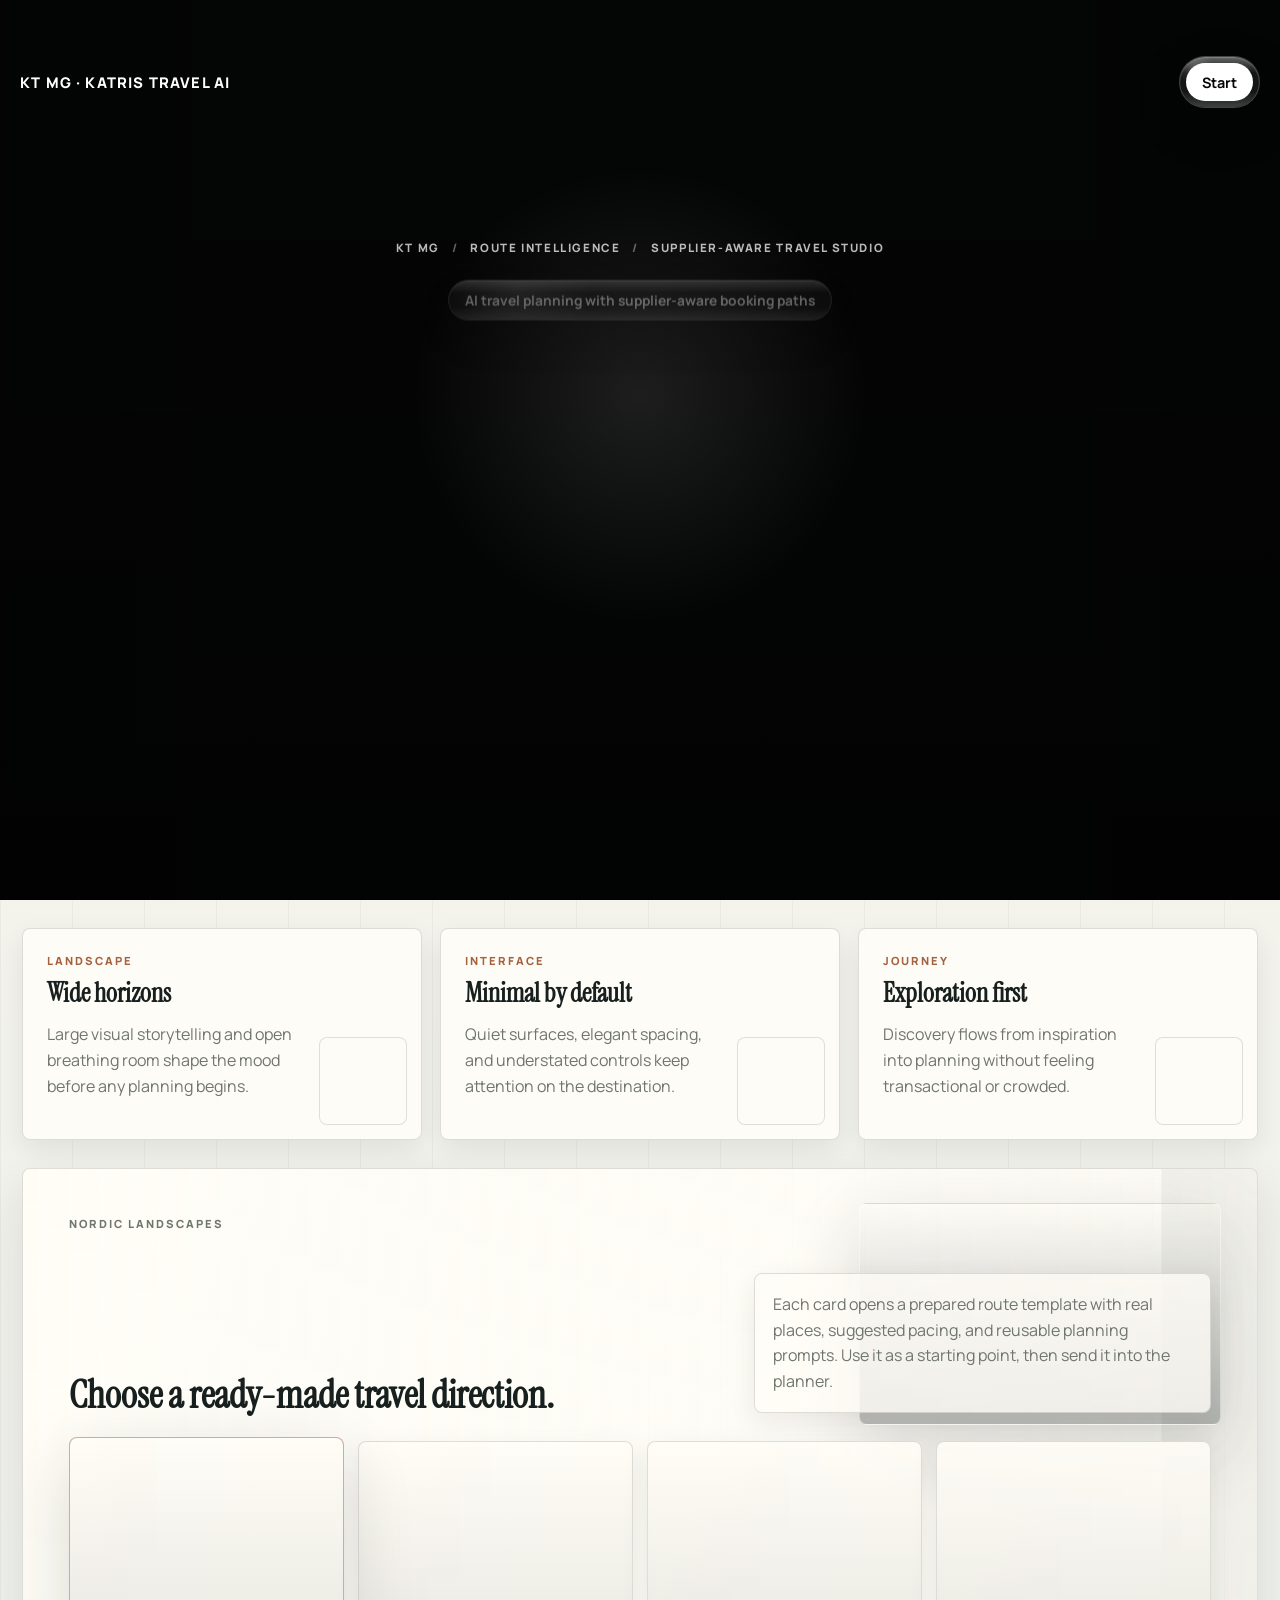
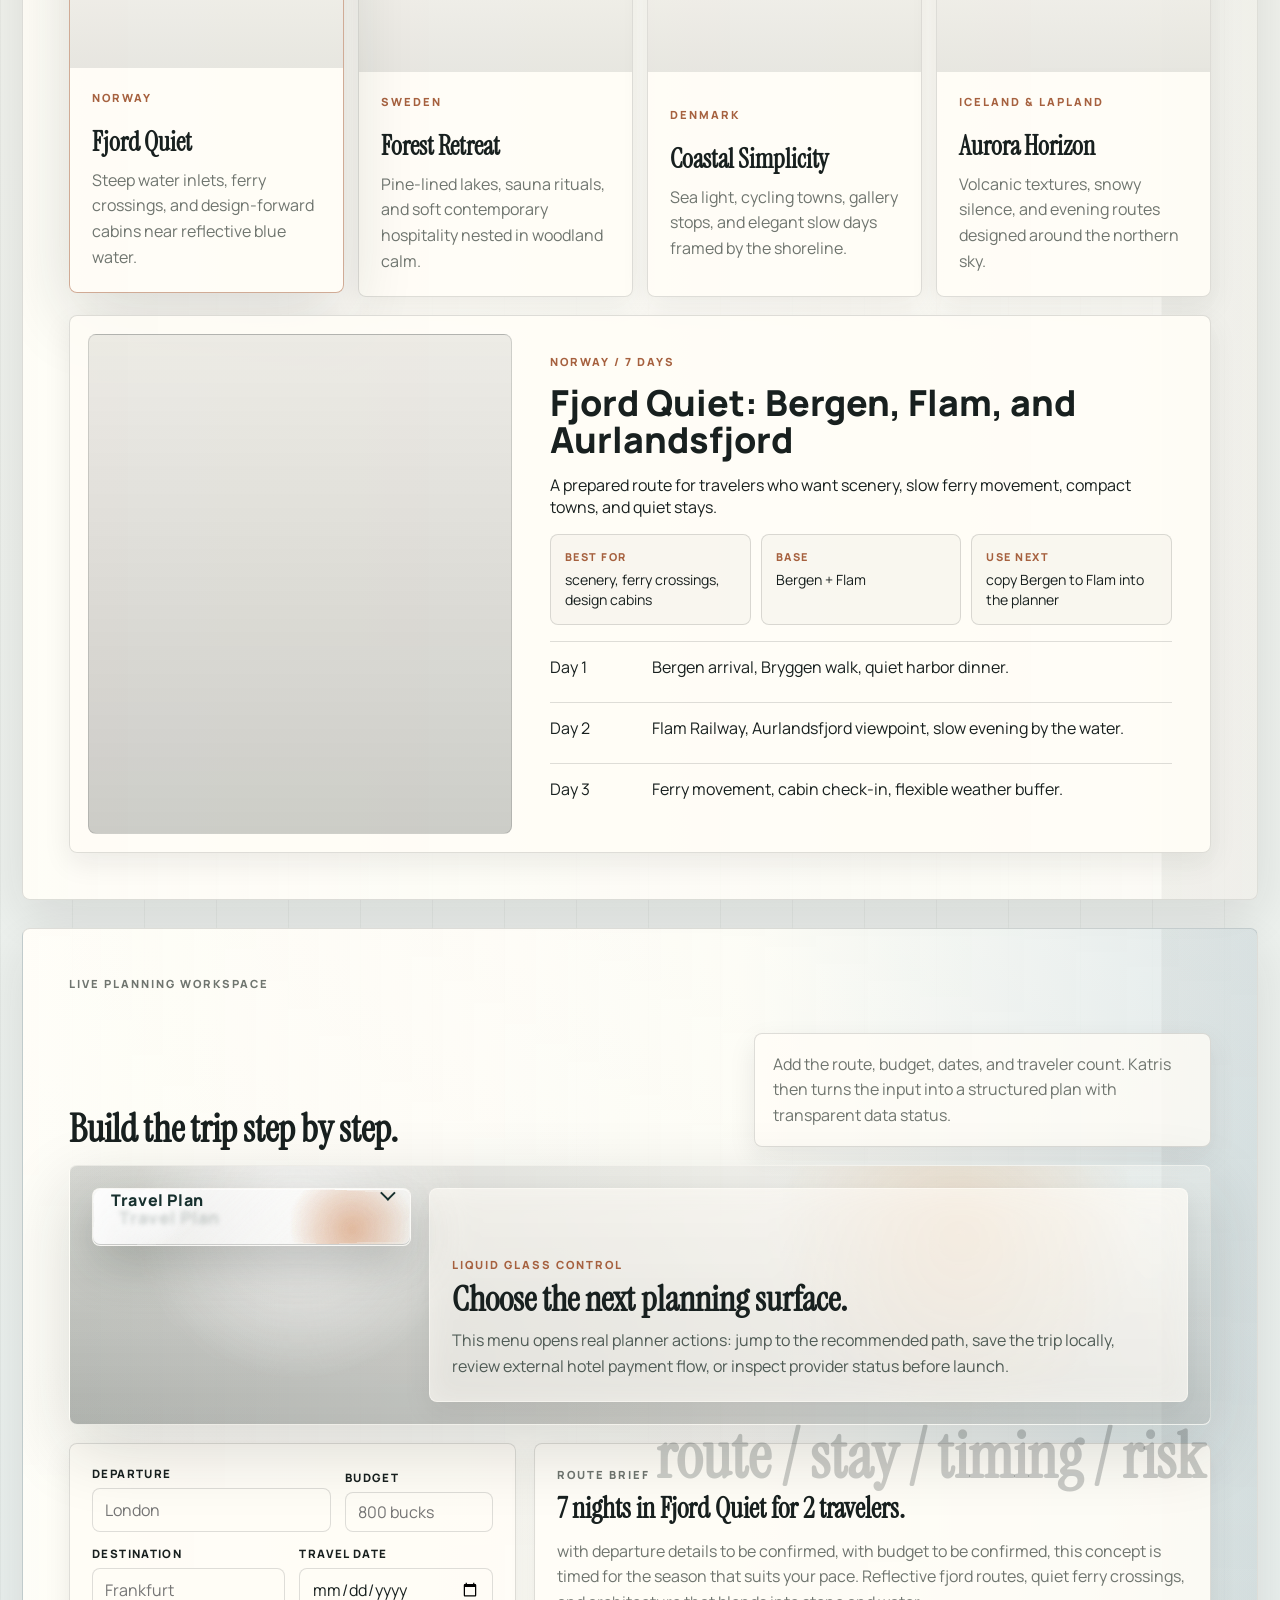
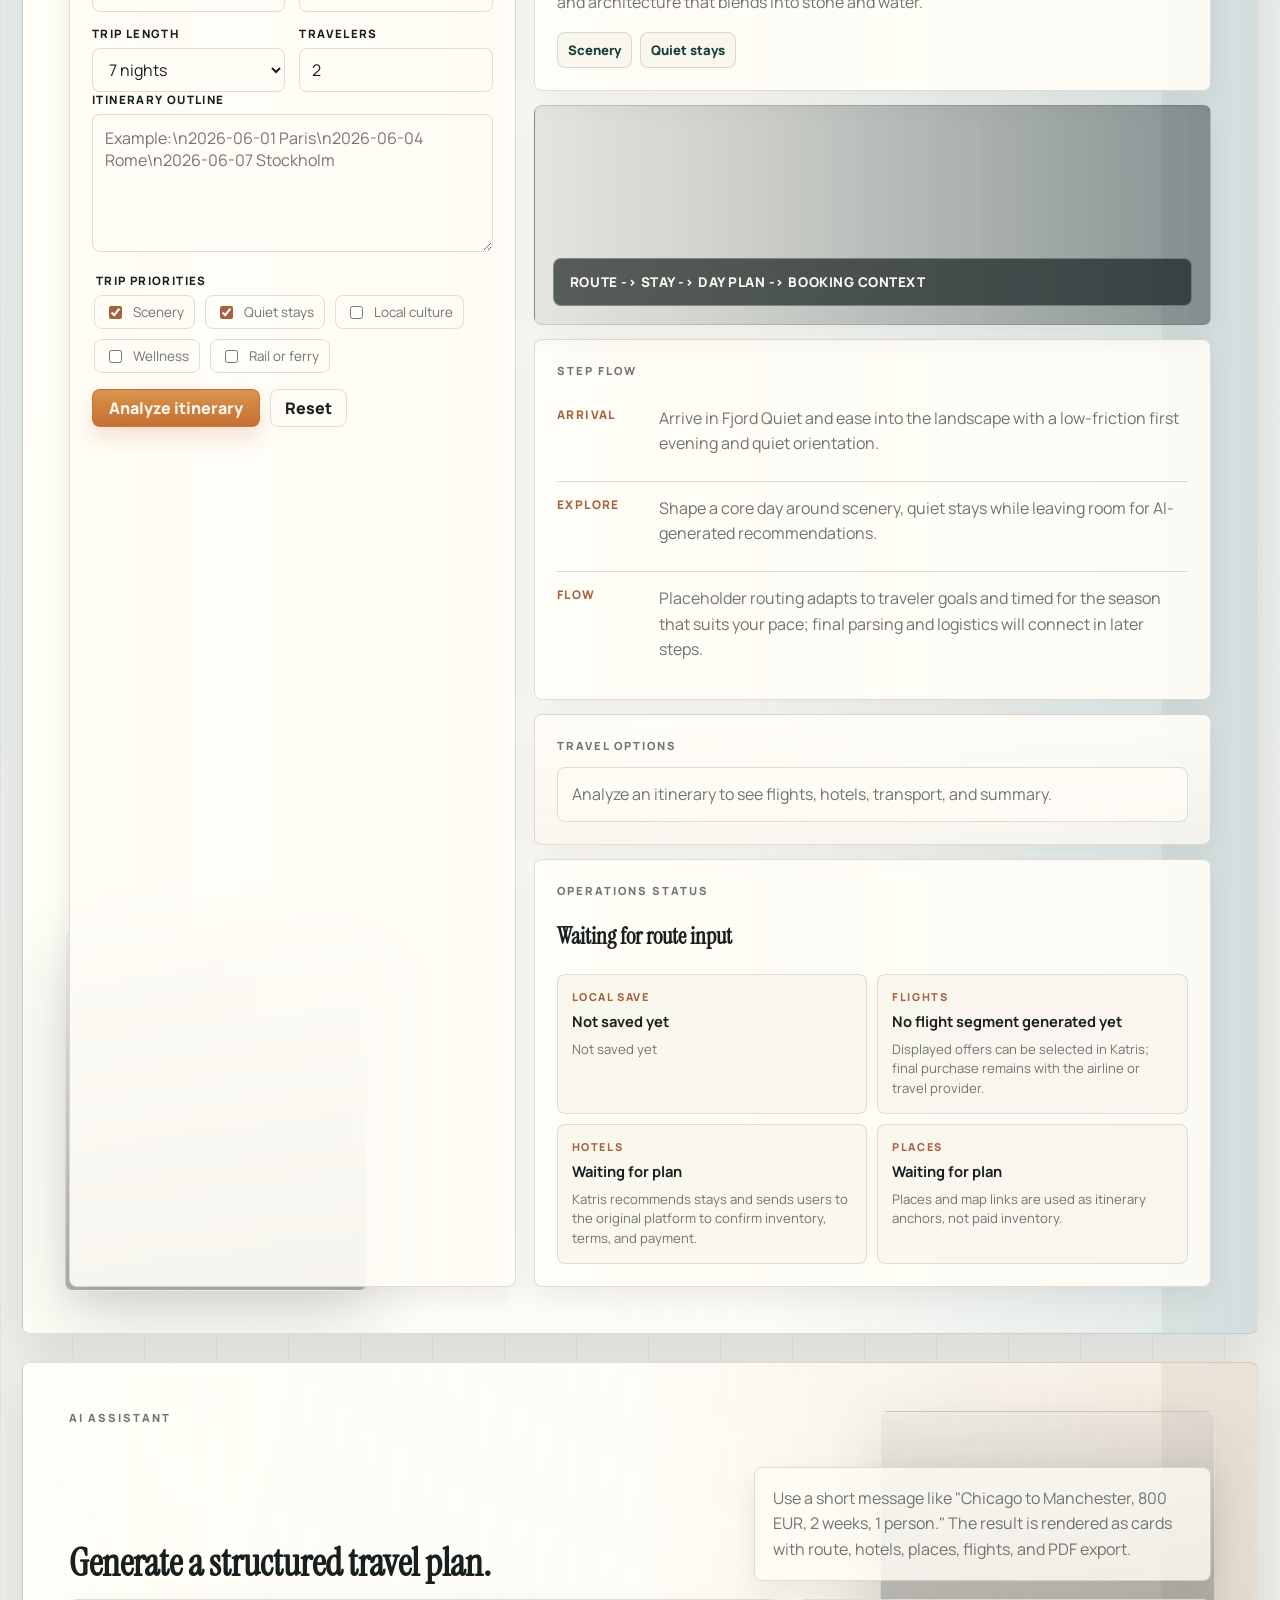
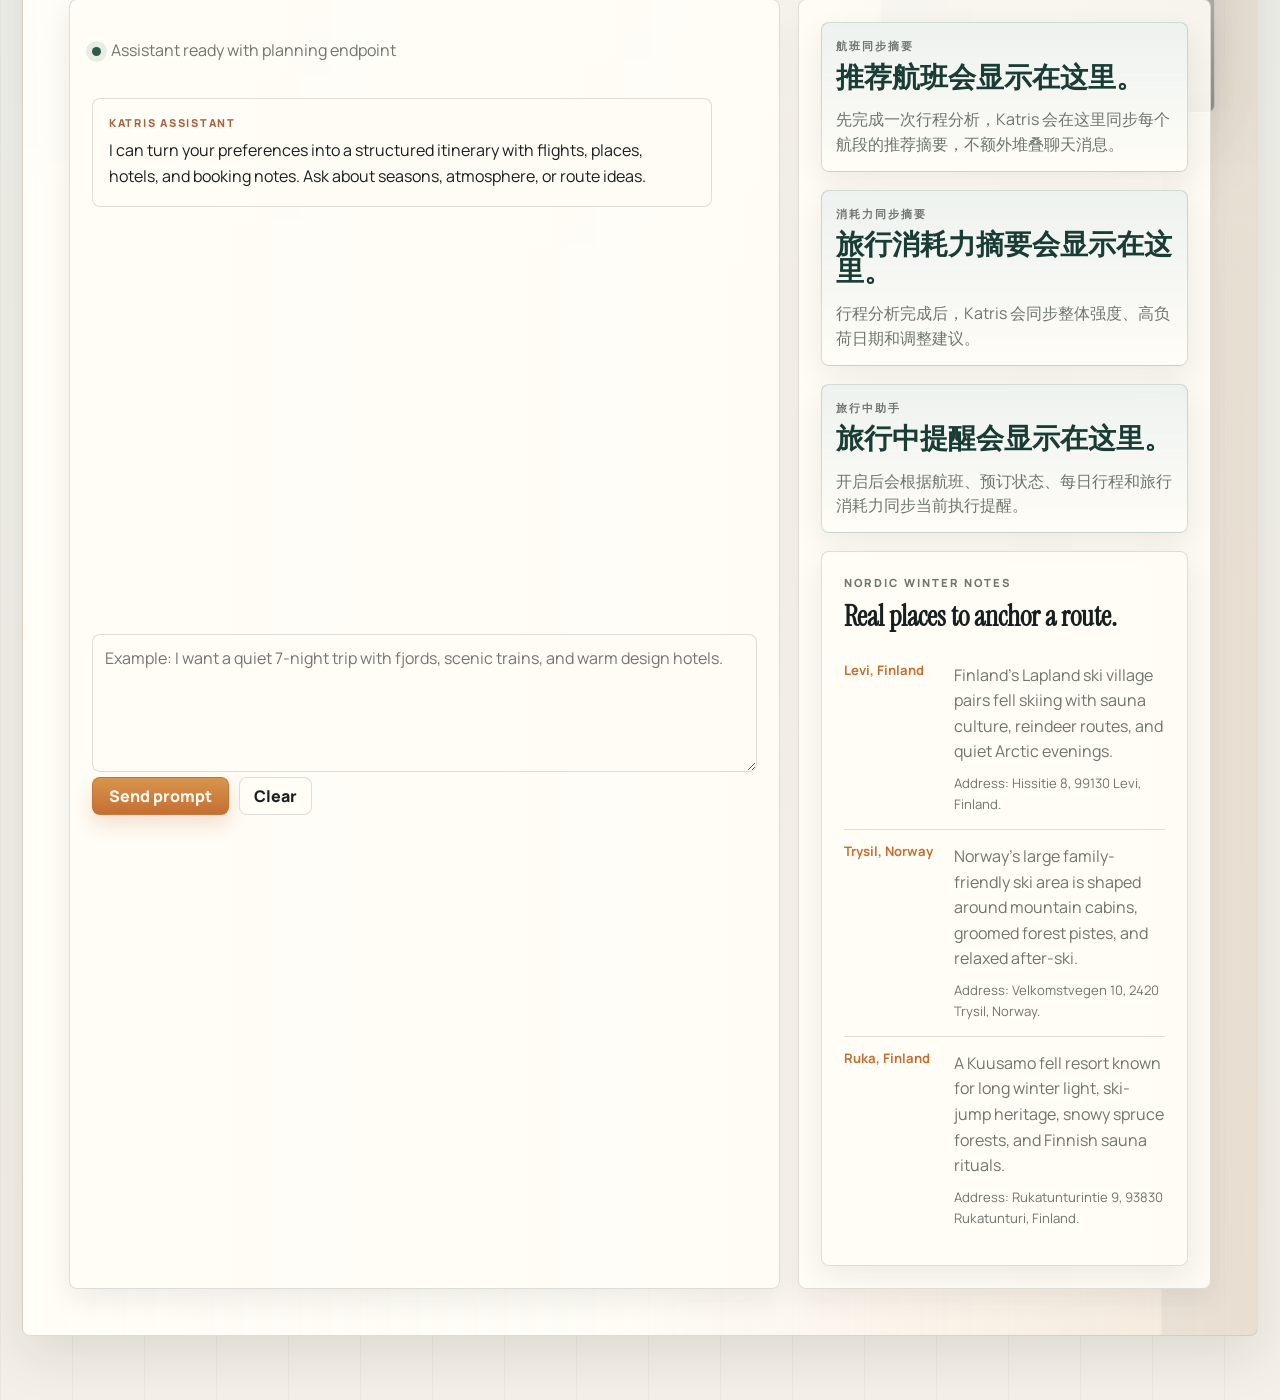
==== commit f1bf8050: "feat: add Katris branded home login entry" ====
--- a/index.html
+++ b/index.html
@@ -1,550 +1,492 @@
-<!DOCTYPE html>
-<html lang="en">
-<head>
-  <meta charset="UTF-8" />
-  <meta name="viewport" content="width=device-width, initial-scale=1.0" />
-  <meta name="theme-color" content="#f7fbff" />
-  <title>Katris Travel AI | Discover, shape, and book a better trip</title>
+<!DOCTYPE html>
+<html lang="en">
+<head>
+  <meta charset="UTF-8" />
+  <meta name="viewport" content="width=device-width, initial-scale=1.0" />
+  <title>Katris Travel AI | Nordic Escapes</title>
   <meta
     name="description"
-    content="Discover useful travel ideas, save the ones that fit, and turn them into a structured route with planning and provider context in one flow."
+    content="Katris turns rough travel ideas into structured, bookable itineraries with route planning, flight context, hotel links, and AI-guided trip design."
   />
-  <link rel="icon" href="data:image/svg+xml,%3Csvg xmlns='http://www.w3.org/2000/svg' viewBox='0 0 64 64'%3E%3Crect width='64' height='64' rx='16' fill='%230b74e5'/%3E%3Ctext x='32' y='43' text-anchor='middle' font-family='Arial' font-size='34' font-weight='700' fill='white'%3EK%3C/text%3E%3C/svg%3E" />
+  <link rel="icon" href="data:image/svg+xml,%3Csvg xmlns='http://www.w3.org/2000/svg' viewBox='0 0 64 64'%3E%3Crect width='64' height='64' rx='12' fill='%23193d35'/%3E%3Cpath d='M32 11l5.4 15.6L54 32l-16.6 5.4L32 53l-5.4-15.6L10 32l16.6-5.4L32 11z' fill='%23fffdf7'/%3E%3C/svg%3E" />
   <link rel="preconnect" href="https://fonts.googleapis.com" />
   <link rel="preconnect" href="https://fonts.gstatic.com" crossorigin />
-  <link href="https://fonts.googleapis.com/css2?family=Manrope:wght@400;500;600;700;800&amp;display=swap" rel="stylesheet" />
+  <link href="https://fonts.googleapis.com/css2?family=Instrument+Serif:ital@0;1&family=Manrope:wght@500;600;700;800&display=swap" rel="stylesheet" />
   <link rel="stylesheet" href="style.css" />
 </head>
-<body>
+<body class="has-lumora-home">
   <svg class="liquid-glass-svg" aria-hidden="true" focusable="false">
     <filter id="liquid-glass-filter" x="-20%" y="-20%" width="140%" height="140%">
       <feTurbulence type="fractalNoise" baseFrequency="0.012 0.028" numOctaves="2" seed="7" result="liquidNoise" />
       <feGaussianBlur in="liquidNoise" stdDeviation="1.8" result="softNoise" />
-      <feDisplacementMap in="SourceGraphic" in2="softNoise" scale="10" xChannelSelector="R" yChannelSelector="G" result="refracted" />
-      <feColorMatrix in="refracted" type="matrix" values="1 0 0 0 0.02  0 1 0 0 0.025  0 0 1 0 0.04  0 0 0 0.92 0" result="edgeTint" />
+      <feDisplacementMap in="SourceGraphic" in2="softNoise" scale="18" xChannelSelector="R" yChannelSelector="G" result="refracted" />
+      <feColorMatrix
+        in="refracted"
+        type="matrix"
+        values="1 0 0 0 0.02  0 1 0 0 0.025  0 0 1 0 0.04  0 0 0 0.92 0"
+        result="edgeTint"
+      />
       <feBlend in="SourceGraphic" in2="edgeTint" mode="screen" />
     </filter>
   </svg>
-
-  <a class="skip-link" href="#overview">Skip to content</a>
-
-  <header class="site-header" data-header>
-    <a class="brand" href="#top" aria-label="Katris Travel AI home">
-      <span class="brand-mark" aria-hidden="true">K</span>
-      <span class="brand-copy">
-        <strong>Katris</strong>
-        <span>Social journey planner</span>
-      </span>
-    </a>
-
-    <nav class="site-nav" aria-label="Primary navigation">
-      <a href="#discover">Discover</a>
-      <a href="#destinations">Destinations</a>
-      <a href="#community">Community</a>
-      <a href="#saved">Saved</a>
-      <a href="#planner">Plan</a>
-      <a href="#assistant">Assistant</a>
-    </nav>
-
-    <button class="nav-cta" type="button" data-scroll-target="#planner">Start planning</button>
-  </header>
-
-  <main id="top">
-    <section class="hero-section" id="overview" aria-labelledby="hero-title">
-      <div class="hero-copy">
-        <p class="eyebrow"><span class="signal-dot" aria-hidden="true"></span>Ideas become routes here</p>
-        <h1 id="hero-title">Find a trip worth saving. Shape it without leaving the flow.</h1>
-        <p class="hero-text">
-          Discover useful routes, real travel cautions, and licensed short videos. Save the pieces that fit,
-          then carry them straight into one calm planning workspace.
-        </p>
-
-        <div class="hero-actions">
-          <button class="primary-button" type="button" data-scroll-target="#planner">Build my trip</button>
-          <button class="secondary-button" type="button" data-scroll-target="#destinations">View ready templates</button>
-        </div>
-
-        <dl class="hero-stats" aria-label="Product promises">
-          <div><dt>Finite</dt><dd>curated discovery, not an endless feed</dd></div>
-          <div><dt>Connected</dt><dd>every useful card can enter your plan</dd></div>
-          <div><dt>Clear</dt><dd>AI, provider, and external data stay labeled</dd></div>
-        </dl>
-      </div>
-
-      <div class="hero-panel" aria-label="Travel discovery preview">
-        <article class="hero-story hero-story--primary">
-          <img
-            src="https://images.unsplash.com/photo-1500534623283-312aade485b7?auto=format&amp;fit=crop&amp;w=1200&amp;q=88"
-            alt="A quiet Nordic fjord between steep green mountains"
-            width="900"
-            height="1200"
-            fetchpriority="high"
-          />
-          <div class="story-overlay">
-            <span>Route remix · Norway</span>
-            <strong>Seven nights by rail and ferry</strong>
-            <button type="button" data-hero-route="fjord">Use this direction</button>
+  <div class="page-shell">
+    <header class="site-header">
+      <a class="brand" href="#top" aria-label="Katris Travel AI home">
+        <span class="brand-mark" aria-hidden="true">✦</span>
+        <span class="brand-copy">
+          <strong>Katris Travel AI</strong>
+          <span>Routes, stays, days, and booking context</span>
+        </span>
+      </a>
+
+      <nav class="site-nav" aria-label="Primary navigation">
+        <a href="#destinations">Destinations</a>
+        <a href="#planner">Plan</a>
+        <a href="#assistant">Assistant</a>
+      </nav>
+
+      <button class="nav-cta" type="button" data-scroll-target="#planner">Start planning</button>
+    </header>
+    <main id="top">
+      <section class="hero-section lumora-hero" id="overview" data-hero-scene="0">
+        <div class="hero-video-stack" aria-hidden="true">
+          <video
+            class="hero-video is-active"
+            data-hero-video="0"
+            src="https://d8j0ntlcm91z4.cloudfront.net/user_38xzZboKViGWJOttwIXH07lWA1P/hf_20260702_081127_0992a171-d3c6-4978-8213-0ec5df8b6d63.mp4"
+            autoplay
+            muted
+            loop
+            playsinline
+          ></video>
+          <video
+            class="hero-video"
+            data-hero-video="1"
+            src="https://d8j0ntlcm91z4.cloudfront.net/user_38xzZboKViGWJOttwIXH07lWA1P/hf_20260702_092026_dd05b805-ea0f-40b2-8c52-332b88502592.mp4"
+            autoplay
+            muted
+            loop
+            playsinline
+          ></video>
+          <video
+            class="hero-video"
+            data-hero-video="2"
+            src="https://d8j0ntlcm91z4.cloudfront.net/user_38xzZboKViGWJOttwIXH07lWA1P/hf_20260702_081042_df7202bf-bd80-4b2b-bbc6-1f09ba2870e9.mp4"
+            autoplay
+            muted
+            loop
+            playsinline
+          ></video>
+          <video
+            class="hero-video"
+            data-hero-video="3"
+            src="https://d8j0ntlcm91z4.cloudfront.net/user_38xzZboKViGWJOttwIXH07lWA1P/hf_20260702_080959_4cac5234-3573-464e-a5b7-76b94b8a7d61.mp4"
+            autoplay
+            muted
+            loop
+            playsinline
+          ></video>
+        </div>
+
+        <div class="lumora-overlay" aria-hidden="true"></div>
+
+        <div class="lumora-hero-content">
+          <nav class="lumora-nav" aria-label="Homepage sections">
+            <a class="lumora-wordmark" href="#top">KT MG · Katris Travel AI</a>
+            <div class="lumora-nav-links liquid-ui">
+              <a href="#planner" class="lumora-pill-cta">Start</a>
+            </div>
+          </nav>
+
+          <div class="lumora-center">
+            <div class="katris-brand-imprint" aria-label="Katris brand imprint">
+              <span>KT MG</span>
+              <span>Route Intelligence</span>
+              <span>Supplier-aware travel studio</span>
+            </div>
+            <p class="lumora-kicker liquid-ui">AI travel planning with supplier-aware booking paths</p>
+            <h1>Plan a trip without losing the thread.</h1>
+            <p>
+              Katris turns a rough travel idea into a structured route, daily plan, hotel shortlist,
+              flight context, map anchors, and external booking handoff.
+            </p>
+
+            <form class="katris-login-entry liquid-ui" data-home-login-form>
+              <label class="sr-only" for="home-login-email">Email address</label>
+              <input id="home-login-email" name="email" type="email" placeholder="Email address" autocomplete="email" required />
+              <button type="submit">Continue</button>
+            </form>
+          </div>
+
+          <div class="lumora-bottom">
+            <dl class="lumora-stats" aria-label="Katris product status">
+              <div>
+                <dt>Plan</dt>
+                <dd>route, stays, days</dd>
+              </div>
+              <div>
+                <dt>Compare</dt>
+                <dd>flights and hotels</dd>
+              </div>
+              <div>
+                <dt>Handoff</dt>
+                <dd>supplier checkout</dd>
+              </div>
+              <div>
+                <dt>Export</dt>
+                <dd>PDF itinerary</dd>
+              </div>
+            </dl>
+
+            <div class="lumora-video-tabs" aria-label="Homepage scene selector">
+              <button class="is-active" type="button" data-hero-video-tab="0">Golden Hour</button>
+              <button type="button" data-hero-video-tab="1">Still Water</button>
+              <button type="button" data-hero-video-tab="2">Deep Woods</button>
+              <button type="button" data-hero-video-tab="3">Quiet Dawn</button>
+            </div>
+          </div>
+        </div>
+      </section>
+
+      <section class="inspiration-strip" aria-label="Travel atmosphere highlights">
+        <article>
+          <p class="eyebrow">Landscape</p>
+          <h3>Wide horizons</h3>
+          <p>Large visual storytelling and open breathing room shape the mood before any planning begins.</p>
+        </article>
+        <article>
+          <p class="eyebrow">Interface</p>
+          <h3>Minimal by default</h3>
+          <p>Quiet surfaces, elegant spacing, and understated controls keep attention on the destination.</p>
+        </article>
+        <article>
+          <p class="eyebrow">Journey</p>
+          <h3>Exploration first</h3>
+          <p>Discovery flows from inspiration into planning without feeling transactional or crowded.</p>
+        </article>
+      </section>
+
+      <section class="destinations-section" id="destinations">
+        <div class="section-heading">
+          <p class="eyebrow">Nordic landscapes</p>
+          <h2>Choose a ready-made travel direction.</h2>
+          <p>
+            Each card opens a prepared route template with real places, suggested pacing, and reusable planning
+            prompts. Use it as a starting point, then send it into the planner.
+          </p>
+        </div>
+
+        <div class="destination-grid" role="list" aria-label="Destination moods">
+          <button class="destination-card is-active" type="button" data-region="fjord" aria-pressed="true">
+            <span class="destination-visual fjord" aria-hidden="true"></span>
+            <span class="destination-copy">
+              <span class="eyebrow">Norway</span>
+              <span class="destination-title">Fjord Quiet</span>
+              <span>Steep water inlets, ferry crossings, and design-forward cabins near reflective blue water.</span>
+            </span>
+          </button>
+
+          <button class="destination-card" type="button" data-region="forest" aria-pressed="false">
+            <span class="destination-visual forest" aria-hidden="true"></span>
+            <span class="destination-copy">
+              <span class="eyebrow">Sweden</span>
+              <span class="destination-title">Forest Retreat</span>
+              <span>Pine-lined lakes, sauna rituals, and soft contemporary hospitality nested in woodland calm.</span>
+            </span>
+          </button>
+
+          <button class="destination-card" type="button" data-region="coast" aria-pressed="false">
+            <span class="destination-visual coast" aria-hidden="true"></span>
+            <span class="destination-copy">
+              <span class="eyebrow">Denmark</span>
+              <span class="destination-title">Coastal Simplicity</span>
+              <span>Sea light, cycling towns, gallery stops, and elegant slow days framed by the shoreline.</span>
+            </span>
+          </button>
+
+          <button class="destination-card" type="button" data-region="aurora" aria-pressed="false">
+            <span class="destination-visual aurora" aria-hidden="true"></span>
+            <span class="destination-copy">
+              <span class="eyebrow">Iceland &amp; Lapland</span>
+              <span class="destination-title">Aurora Horizon</span>
+              <span>Volcanic textures, snowy silence, and evening routes designed around the northern sky.</span>
+            </span>
+          </button>
+        </div>
+
+        <article class="destination-template" id="destination-template" aria-live="polite">
+          <div class="template-media" aria-hidden="true"></div>
+          <div class="template-copy">
+            <p class="eyebrow" id="template-kicker">Norway / 7 days</p>
+            <h3 id="template-title">Fjord Quiet: Bergen, Flam, and Aurlandsfjord</h3>
+            <p id="template-summary">
+              A prepared route for travelers who want scenery, slow ferry movement, compact towns, and quiet stays.
+            </p>
+            <dl class="template-meta">
+              <div>
+                <dt>Best for</dt>
+                <dd id="template-best">scenery, ferry crossings, design cabins</dd>
+              </div>
+              <div>
+                <dt>Base</dt>
+                <dd id="template-base">Bergen + Flam</dd>
+              </div>
+              <div>
+                <dt>Use next</dt>
+                <dd id="template-action">Copy into the planner</dd>
+              </div>
+            </dl>
+            <div class="template-days" id="template-days">
+              <article><span>Day 1</span><p>Bergen arrival, Bryggen walk, quiet harbor dinner.</p></article>
+              <article><span>Day 2</span><p>Flam Railway, Aurlandsfjord viewpoint, slow evening by the water.</p></article>
+              <article><span>Day 3</span><p>Ferry movement, cabin check-in, flexible weather buffer.</p></article>
+            </div>
           </div>
         </article>
-
-        <article class="hero-story hero-story--side">
-          <img
-            src="https://images.unsplash.com/photo-1513622470522-26c3c8a854bc?auto=format&amp;fit=crop&amp;w=900&amp;q=86"
-            alt="Colorful Copenhagen harbor buildings beside calm water"
-            width="900"
-            height="640"
-            fetchpriority="high"
-          />
-          <div class="story-overlay compact">
-            <span>Creator-style guide</span>
-            <strong>Copenhagen at a slower pace</strong>
+      </section>
+
+      <section class="planner-section" id="planner">
+        <div class="section-heading">
+          <p class="eyebrow">Live planning workspace</p>
+          <h2>Build the trip step by step.</h2>
+          <p>
+            Add the route, budget, dates, and traveler count. Katris then turns the input into a structured plan
+            with transparent data status.
+          </p>
+        </div>
+
+        <div class="liquid-plan-stage" aria-label="Travel plan quick controls">
+          <div class="liquid-sky-backdrop" aria-hidden="true"></div>
+          <nav class="liquid-glass-nav" aria-label="Travel plan dropdown">
+            <button
+              class="liquid-trigger"
+              type="button"
+              data-liquid-menu-toggle
+              aria-expanded="false"
+              aria-controls="liquid-plan-menu"
+            >
+              <span class="liquid-trigger-clone" aria-hidden="true">Travel Plan</span>
+              <span>Travel Plan</span>
+            </button>
+            <div class="liquid-menu" id="liquid-plan-menu" hidden>
+              <button type="button" data-liquid-action="recommended">Recommended path</button>
+              <button type="button" data-liquid-action="saved">Save current trip</button>
+              <button type="button" data-liquid-action="suppliers">Supplier checkout</button>
+              <button type="button" data-liquid-action="monitor">Operations status</button>
+            </div>
+          </nav>
+          <article class="liquid-menu-detail" id="liquid-menu-detail" aria-live="polite">
+            <p class="eyebrow">Liquid glass control</p>
+            <h3>Choose the next planning surface.</h3>
+            <p>
+              This menu opens real planner actions: jump to the recommended path, save the trip locally,
+              review external hotel payment flow, or inspect provider status before launch.
+            </p>
+          </article>
+        </div>
+
+        <div class="planner-layout">
+          <form class="planner-form" id="planner-form">
+            <div class="form-grid">
+              <div class="departure-budget-group">
+                <label class="departure-field">
+                  <span>Departure</span>
+                  <input id="from" name="from" placeholder="London" autocomplete="off" />
+                </label>
+                <label class="budget-field">
+                  <span>Budget</span>
+                  <input id="budget" name="budget" placeholder="800 bucks" autocomplete="off" />
+                </label>
+              </div>
+              <label>
+                <span>Destination</span>
+                <input id="to" name="to" placeholder="Frankfurt" autocomplete="off" />
+              </label>
+              <label>
+                <span>Travel date</span>
+                <input id="date" name="date" type="date" />
+              </label>
+              <label>
+                <span>Trip length</span>
+                <select id="tripLength" name="tripLength">
+                  <option value="3 nights">3 nights</option>
+                  <option value="5 nights">5 nights</option>
+                  <option value="7 nights" selected>7 nights</option>
+                  <option value="10+ nights">10+ nights</option>
+                  <option value="2 weeks">2 weeks</option>
+                </select>
+              </label>
+              <label>
+                <span>Travelers</span>
+                <input id="people" name="people" type="number" min="1" value="2" />
+              </label>
+            </div>
+
+            <label class="full-width">
+              <span>Itinerary outline</span>
+              <textarea
+                id="notes"
+                name="notes"
+                placeholder="Example:\n2026-06-01 Paris\n2026-06-04 Rome\n2026-06-07 Stockholm"
+              ></textarea>
+            </label>
+
+            <fieldset class="travel-pillars">
+              <legend>Trip priorities</legend>
+              <label><input type="checkbox" name="pillars" value="Scenery" checked />Scenery</label>
+              <label><input type="checkbox" name="pillars" value="Quiet stays" checked />Quiet stays</label>
+              <label><input type="checkbox" name="pillars" value="Local culture" />Local culture</label>
+              <label><input type="checkbox" name="pillars" value="Wellness" />Wellness</label>
+              <label><input type="checkbox" name="pillars" value="Rail or ferry" />Rail or ferry</label>
+            </fieldset>
+
+            <div class="planner-actions">
+              <button class="primary-button" id="analyze-planner" type="submit">Analyze itinerary</button>
+              <button class="ghost-button" type="button" id="reset-planner">Reset</button>
+            </div>
+
+            <div id="preference-gate" class="preference-gate" hidden></div>
+          </form>
+
+          <aside class="planner-preview" aria-live="polite">
+            <div class="preview-card route-brief-card">
+              <p class="eyebrow">Route brief</p>
+              <h3 id="preview-title">A seven-night Nordic reset.</h3>
+              <p id="preview-summary">
+                Build a trip concept to see itinerary structure, travel options, and partner-ready booking paths.
+              </p>
+              <ul id="preview-pillars" class="preview-pillars">
+                <li>Scenery-led routing</li>
+                <li>Quiet stays</li>
+                <li>AI suggestions</li>
+              </ul>
+            </div>
+
+            <div class="planner-motion-card" aria-hidden="true">
+              <span></span>
+            </div>
+
+            <div class="preview-card timeline-card">
+              <p class="eyebrow">Step flow</p>
+              <div id="timeline-output" class="timeline-output">
+                <article>
+                  <span>Step 1</span>
+                  <p>Collect route, date, traveler count, and budget.</p>
+                </article>
+                <article>
+                  <span>Step 2</span>
+                  <p>Generate pacing, stays, places, and transport context.</p>
+                </article>
+                <article>
+                  <span>Step 3</span>
+                  <p>Compare provider data, external booking links, and final supplier confirmation steps.</p>
+                </article>
+              </div>
+            </div>
+
+            <div class="preview-card analysis-card">
+              <p class="eyebrow">Travel options</p>
+              <div id="analysis-results" class="analysis-results">
+                <p class="analysis-empty">Analyze an itinerary to see flights, hotels, transport, and summary.</p>
+              </div>
+            </div>
+
+            <div class="preview-card ops-monitor-card" id="ops-monitor" aria-live="polite">
+              <p class="eyebrow">Operations status</p>
+              <h3>Waiting for the first plan.</h3>
+              <p>Provider and local-save status will appear after a trip is generated.</p>
+            </div>
+          </aside>
+        </div>
+      </section>
+
+      <section class="assistant-section" id="assistant">
+        <div class="section-heading compact">
+          <p class="eyebrow">AI assistant</p>
+          <h2>Generate a structured travel plan.</h2>
+          <p>
+            Use a short message like "Chicago to Manchester, 800 EUR, 2 weeks, 1 person." The result is rendered
+            as cards with route, hotels, places, flights, and PDF export.
+          </p>
+        </div>
+
+        <div class="assistant-layout">
+          <div class="assistant-panel">
+            <div class="assistant-status">
+              <span class="status-dot" aria-hidden="true"></span>
+              <p>Assistant ready with planning endpoint</p>
+            </div>
+
+            <div id="assistant-thread" class="assistant-thread" aria-live="polite">
+              <article class="message assistant">
+                <p class="message-label">Katris Assistant</p>
+                <p>
+                  I can turn your preferences into a structured itinerary. Ask about seasons,
+                  atmosphere, or route ideas.
+                </p>
+              </article>
+            </div>
+
+            <div class="assistant-progress" id="assistant-progress" aria-hidden="true">
+              <div class="assistant-progress-head">
+                <span id="assistant-progress-step">Preparing travel plan</span>
+                <span>Backup planning enabled</span>
+              </div>
+              <div class="assistant-progress-track">
+                <span id="assistant-progress-bar"></span>
+              </div>
+            </div>
+
+            <form id="assistant-form" class="assistant-form">
+              <label class="sr-only" for="assistant-input">Ask the travel assistant</label>
+              <textarea
+                id="assistant-input"
+                rows="3"
+                placeholder="Example: I want a quiet 7-night trip with fjords, scenic trains, and warm design hotels."
+              ></textarea>
+              <div class="assistant-actions">
+                <button class="primary-button" type="submit">Send prompt</button>
+                <button class="ghost-button" type="button" id="clear-assistant">Clear</button>
+              </div>
+            </form>
           </div>
-        </article>
-
-        <aside class="hero-signal hero-signal--top">
-          <span>Seasonal signal</span>
-          <strong>Ferry timetables change after summer</strong>
-        </aside>
-        <aside class="hero-signal hero-signal--bottom">
-          <span>Saved route</span>
-          <strong>Stockholm + one island day</strong>
-        </aside>
-      </div>
-    </section>
-
-    <section class="social-proof-strip" aria-label="How Katris connects discovery to planning">
-      <p>One travel flow</p>
-      <ol>
-        <li><span>01</span>Discover</li>
-        <li><span>02</span>Save context</li>
-        <li><span>03</span>Build the route</li>
-        <li><span>04</span>Check providers</li>
-      </ol>
-    </section>
-
-    <section class="feature-section discover-section" id="discover" aria-labelledby="discover-title">
-      <div class="feature-heading">
-        <div>
-          <p class="eyebrow">Curated discovery</p>
-          <h2 id="discover-title">Useful ideas, with a next move.</h2>
-        </div>
-        <p>Six finite directions. Filter by mood, save what fits, or send a card into your planner or assistant.</p>
-      </div>
-
-      <div class="feature-toolbar" aria-label="Filter discovery routes">
-        <div class="feature-filters">
-          <button class="is-active" type="button" data-filter="all" aria-pressed="true">All routes</button>
-          <button type="button" data-filter="nature" aria-pressed="false">Nature</button>
-          <button type="button" data-filter="city" aria-pressed="false">City</button>
-          <button type="button" data-filter="winter" aria-pressed="false">Winter</button>
-        </div>
-        <span id="discovery-count" class="result-count" aria-live="polite"></span>
-      </div>
-
-      <div class="discovery-grid" id="discovery-grid" aria-live="polite" aria-busy="false"></div>
-      <div class="module-state" id="discovery-state" hidden role="status"></div>
-    </section>
-
-    <section class="feature-section video-section" id="guides" aria-labelledby="video-title">
-      <div class="feature-heading">
-        <div>
-          <p class="eyebrow">Short-video travel stream</p>
-          <h2 id="video-title">Watch one detail. Use it in the trip.</h2>
-        </div>
-        <p>Licensed Pexels clips stay muted until you choose to play. Only one video can play at a time.</p>
-      </div>
-
-      <div class="feature-toolbar" aria-label="Filter travel videos">
-        <div class="feature-filters video-filters">
-          <button class="is-active" type="button" data-video-filter="all" aria-pressed="true">All topics</button>
-          <button type="button" data-video-filter="nature" aria-pressed="false">Nature</button>
-          <button type="button" data-video-filter="city" aria-pressed="false">City</button>
-          <button type="button" data-video-filter="water" aria-pressed="false">Water routes</button>
-        </div>
-        <p class="source-note">Source attribution appears on every clip.</p>
-      </div>
-
-      <div class="video-stream" id="guidance-grid" aria-live="polite"></div>
-      <div class="module-state" id="video-state" hidden role="status"></div>
-    </section>
-
-    <section class="destinations-section" id="destinations" aria-labelledby="routes-title">
-      <div class="section-heading">
-        <div>
-          <p class="eyebrow">Ready-made directions</p>
-          <h2 id="routes-title">Start with a route that already has a point of view.</h2>
-        </div>
-        <p>Switch destination cards to update the original route template. The same destination logic remains in charge.</p>
-      </div>
-
-      <div class="destination-grid" role="list" aria-label="Destination moods">
-        <button class="destination-card is-active" type="button" data-region="fjord" aria-pressed="true">
-          <span class="destination-visual">
-            <img
-              src="https://images.unsplash.com/photo-1500534623283-312aade485b7?auto=format&amp;fit=crop&amp;w=900&amp;q=84"
-              alt=""
-              width="900"
-              height="720"
-              loading="lazy"
-            />
-          </span>
-          <span class="destination-copy"><span class="route-country">Norway</span><strong>Fjord Quiet</strong><span>7 nights · rail + ferry · slow scenery</span></span>
-        </button>
-
-        <button class="destination-card" type="button" data-region="forest" aria-pressed="false">
-          <span class="destination-visual">
-            <img
-              src="https://images.unsplash.com/photo-1509356843151-3e7d96241e11?auto=format&amp;fit=crop&amp;w=900&amp;q=84"
-              alt=""
-              width="900"
-              height="720"
-              loading="lazy"
-            />
-          </span>
-          <span class="destination-copy"><span class="route-country">Sweden</span><strong>Forest + City</strong><span>5 nights · design + one island day</span></span>
-        </button>
-
-        <button class="destination-card" type="button" data-region="coast" aria-pressed="false">
-          <span class="destination-visual">
-            <img
-              src="https://images.unsplash.com/photo-1513622470522-26c3c8a854bc?auto=format&amp;fit=crop&amp;w=900&amp;q=84"
-              alt=""
-              width="900"
-              height="720"
-              loading="lazy"
-            />
-          </span>
-          <span class="destination-copy"><span class="route-country">Denmark</span><strong>Coastal Simplicity</strong><span>5 nights · bike + galleries + coast</span></span>
-        </button>
-
-        <button class="destination-card" type="button" data-region="aurora" aria-pressed="false">
-          <span class="destination-visual">
-            <img
-              src="https://images.unsplash.com/photo-1483347756197-71ef80e95f73?auto=format&amp;fit=crop&amp;w=900&amp;q=84"
-              alt=""
-              width="900"
-              height="720"
-              loading="lazy"
-            />
-          </span>
-          <span class="destination-copy"><span class="route-country">Finland</span><strong>Aurora Rhythm</strong><span>7 nights · cabin + winter recovery</span></span>
-        </button>
-      </div>
-
-      <article class="destination-template" id="destination-template" aria-live="polite">
-        <div class="template-media" aria-hidden="true"></div>
-        <div class="template-copy">
-          <p class="eyebrow" id="template-kicker">Norway / 7 days</p>
-          <h3 id="template-title">Fjord Quiet: Bergen, Flam, and Aurlandsfjord</h3>
-          <p id="template-summary">A prepared route for travelers who want scenery, slow ferry movement, compact towns, and quiet stays.</p>
-          <dl class="template-meta">
-            <div><dt>Best for</dt><dd id="template-best">scenery, ferry crossings, design cabins</dd></div>
-            <div><dt>Base</dt><dd id="template-base">Bergen + Flam</dd></div>
-            <div><dt>Use next</dt><dd id="template-action">Copy into the planner</dd></div>
-          </dl>
-          <div class="template-days" id="template-days">
-            <article><span>Day 1</span><p>Bergen arrival, Bryggen walk, quiet harbor dinner.</p></article>
-            <article><span>Day 2</span><p>Flam Railway, Aurlandsfjord viewpoint, slow evening by the water.</p></article>
-            <article><span>Day 3</span><p>Ferry movement, cabin check-in, flexible weather buffer.</p></article>
-          </div>
-          <div class="template-actions">
-            <button class="primary-button" type="button" data-template-use>Use in planner</button>
-            <button class="secondary-button" type="button" data-template-remix>Remix route</button>
-            <button class="ghost-button" type="button" data-template-share>Share</button>
-          </div>
-          <p class="inline-status" id="template-status" aria-live="polite"></p>
-        </div>
-      </article>
-    </section>
-
-    <section class="feature-section community-section" id="community" aria-labelledby="community-title">
-      <div class="feature-heading">
-        <div>
-          <p class="eyebrow">Community preview</p>
-          <h2 id="community-title">Traveler notes, without invented popularity.</h2>
-        </div>
-        <p>Editorial examples and your browser-local notes are labeled separately. No fake live users, views, or comments.</p>
-      </div>
-
-      <div class="topic-row" aria-label="Destination topics">
-        <button type="button" data-community-topic="all" class="is-active" aria-pressed="true">All notes</button>
-        <button type="button" data-community-topic="Norway" aria-pressed="false">Norway</button>
-        <button type="button" data-community-topic="Sweden" aria-pressed="false">Sweden</button>
-        <button type="button" data-community-topic="Denmark" aria-pressed="false">Denmark</button>
-        <button type="button" data-community-topic="Finland" aria-pressed="false">Finland</button>
-      </div>
-
-      <div class="community-layout">
-        <div id="community-list" class="community-list" aria-live="polite"></div>
-        <form id="community-form" class="community-form">
-          <p class="eyebrow">Browser-local note</p>
-          <h3>Record one thing another traveler should know.</h3>
-          <p class="form-helper">This note stays on this device. It is not published online.</p>
-          <label><span>Name</span><input name="name" maxlength="30" autocomplete="name" required /></label>
-          <label><span>Route</span><select name="route" id="community-route"></select></label>
-          <label><span>Note</span><textarea name="note" maxlength="220" rows="4" required></textarea></label>
-          <button class="secondary-button" type="submit">Save local note</button>
-          <p id="community-status" class="inline-status" aria-live="polite"></p>
-        </form>
-      </div>
-    </section>
-
-    <section class="feature-section saved-section" id="saved" aria-labelledby="saved-title">
-      <div class="feature-heading">
-        <div>
-          <p class="eyebrow">Saved locally</p>
-          <h2 id="saved-title">Your useful pieces, kept together.</h2>
-        </div>
-        <p>Routes, clips, and followed topics live in this browser only. Cloud sync is not claimed or implied.</p>
-      </div>
-
-      <div class="local-only-banner" role="note">
-        <span>Local-only storage</span>
-        <p>Clearing browser data will remove these collections.</p>
-      </div>
-
-      <div class="saved-layout">
-        <section class="saved-panel" aria-labelledby="saved-routes-title">
-          <div class="saved-panel-head"><h3 id="saved-routes-title">Saved trips</h3><span id="saved-route-count">0</span></div>
-          <div id="saved-grid" class="saved-grid"></div>
-        </section>
-        <section class="saved-panel" aria-labelledby="saved-videos-title">
-          <div class="saved-panel-head"><h3 id="saved-videos-title">Saved short videos</h3><span id="saved-video-count">0</span></div>
-          <div id="saved-video-grid" class="saved-grid"></div>
-        </section>
-        <section class="saved-panel saved-panel--topics" aria-labelledby="followed-title">
-          <div class="saved-panel-head"><h3 id="followed-title">Followed topics</h3><span>local</span></div>
-          <div id="followed-topic-list" class="followed-topic-list"></div>
-        </section>
-      </div>
-    </section>
-
-    <section class="planner-section" id="planner" aria-labelledby="planner-title">
-      <div class="section-heading planner-heading">
-        <div>
-          <p class="eyebrow">Planning workspace</p>
-          <h2 id="planner-title">Turn saved context into a route you can act on.</h2>
-        </div>
-        <p>Original planner logic remains central. Discovery context appears here before you generate the itinerary.</p>
-      </div>
-
-      <div class="context-ribbon" id="planner-context" aria-live="polite">
-        <span>No discovery context selected yet.</span>
-      </div>
-
-      <div class="liquid-plan-stage" aria-label="Travel plan quick controls">
-        <nav class="liquid-glass-nav" aria-label="Travel plan dropdown">
-          <button class="liquid-trigger" type="button" data-liquid-menu-toggle aria-expanded="false" aria-controls="liquid-plan-menu">
-            <span class="liquid-trigger-clone" aria-hidden="true">Travel Plan</span>
-            <span>Travel Plan</span>
-          </button>
-          <div class="liquid-menu" id="liquid-plan-menu" hidden>
-            <button type="button" data-liquid-action="recommended">Recommended path</button>
-            <button type="button" data-liquid-action="saved">Save current trip</button>
-            <button type="button" data-liquid-action="suppliers">Supplier checkout</button>
-            <button type="button" data-liquid-action="monitor">Operations status</button>
-          </div>
-        </nav>
-        <article class="liquid-menu-detail" id="liquid-menu-detail" aria-live="polite">
-          <p class="eyebrow">Quick action</p>
-          <h3>Choose the next planning surface.</h3>
-          <p>Jump to the recommended path, save locally, review external checkout, or inspect provider status.</p>
-        </article>
-      </div>
-
-      <section class="route-board" id="route-board" aria-labelledby="route-board-title">
-        <div class="route-board-head">
-          <div><p class="eyebrow">Current route board</p><h3 id="route-board-title">Keep the decision visible.</h3></div>
-          <p>Discovery source, provider state, priority, fallback, and export status.</p>
-        </div>
-        <div class="route-board-grid" id="route-board-grid"></div>
-        <div class="feature-actions">
-          <button class="secondary-button" type="button" data-open-planner>Open planner</button>
-          <button class="ghost-button" type="button" data-copy-board>Copy route board</button>
-          <button class="ghost-button" type="button" data-clear-board>Clear route board</button>
-        </div>
-        <p id="route-board-status" class="inline-status" aria-live="polite"></p>
-      </section>
-
-      <div class="planner-layout">
-        <form class="planner-form" id="planner-form">
-          <div class="form-intro">
-            <span>Trip essentials</span>
-            <p>Use plain language. You can refine the result after the first pass.</p>
-          </div>
-          <div class="form-grid">
-            <div class="departure-budget-group">
-              <label class="departure-field"><span>Departure</span><input id="from" name="from" placeholder="London" autocomplete="off" /></label>
-              <label class="budget-field"><span>Budget</span><input id="budget" name="budget" placeholder="1800 EUR" autocomplete="off" /></label>
-            </div>
-            <label><span>Destination</span><input id="to" name="to" placeholder="Bergen" autocomplete="off" /></label>
-            <label><span>Travel date</span><input id="date" name="date" type="date" /></label>
-            <label>
-              <span>Trip length</span>
-              <select id="tripLength" name="tripLength">
-                <option value="3 nights">3 nights</option>
-                <option value="5 nights">5 nights</option>
-                <option value="7 nights" selected>7 nights</option>
-                <option value="10+ nights">10+ nights</option>
-                <option value="2 weeks">2 weeks</option>
-              </select>
-            </label>
-            <label><span>Travelers</span><input id="people" name="people" type="number" min="1" value="2" /></label>
-          </div>
-
-          <label class="full-width">
-            <span>Itinerary outline</span>
-            <textarea id="notes" name="notes" placeholder="Example:&#10;2026-09-01 Bergen&#10;2026-09-04 Flam&#10;Keep one flexible weather day"></textarea>
-          </label>
-
-          <fieldset class="travel-pillars">
-            <legend>Trip priorities</legend>
-            <label><input type="checkbox" name="pillars" value="Scenery" checked />Scenery</label>
-            <label><input type="checkbox" name="pillars" value="Quiet stays" checked />Quiet stays</label>
-            <label><input type="checkbox" name="pillars" value="Local culture" />Local culture</label>
-            <label><input type="checkbox" name="pillars" value="Wellness" />Wellness</label>
-            <label><input type="checkbox" name="pillars" value="Rail or ferry" />Rail or ferry</label>
-          </fieldset>
-
-          <div class="planner-actions">
-            <button class="primary-button" id="analyze-planner" type="submit">Analyze itinerary</button>
-            <button class="ghost-button" type="button" id="reset-planner">Reset</button>
-          </div>
-          <div id="preference-gate" class="preference-gate" hidden></div>
-        </form>
-
-        <aside class="planner-preview" aria-live="polite">
-          <div class="preview-card route-brief-card">
-            <p class="eyebrow">Route brief</p>
-            <h3 id="preview-title">A seven-night Nordic reset.</h3>
-            <p id="preview-summary">Build a trip concept to see itinerary structure, travel options, and partner-ready booking paths.</p>
-            <ul id="preview-pillars" class="preview-pillars">
-              <li>Scenery-led routing</li><li>Quiet stays</li><li>AI suggestions</li>
-            </ul>
-          </div>
-
-          <div class="preview-card timeline-card">
-            <p class="eyebrow">Step flow</p>
-            <div id="timeline-output" class="timeline-output">
-              <article><span>Step 1</span><p>Collect route, date, traveler count, and budget.</p></article>
-              <article><span>Step 2</span><p>Generate pacing, stays, places, and transport context.</p></article>
-              <article><span>Step 3</span><p>Compare provider data, external booking links, and final supplier confirmation steps.</p></article>
-            </div>
-          </div>
-
-          <div class="preview-card analysis-card">
-            <p class="eyebrow">Travel options</p>
-            <div id="analysis-results" class="analysis-results">
-              <p class="analysis-empty">Analyze an itinerary to see flights, hotels, transport, and summary.</p>
-            </div>
-          </div>
-        </aside>
-      </div>
-    </section>
-
-    <section class="assistant-section" id="assistant" aria-labelledby="assistant-title">
-      <div class="section-heading">
-        <div>
-          <p class="eyebrow">AI assistant</p>
-          <h2 id="assistant-title">Ask with the context you already collected.</h2>
-        </div>
-        <p>Discovery cards can prefill the prompt. AI suggestions remain separate from verified provider data and external search.</p>
-      </div>
-
-      <div class="context-ribbon context-ribbon--assistant" id="assistant-context" aria-live="polite">
-        <span>No discovery context sent to the assistant yet.</span>
-      </div>
-
-      <div class="assistant-layout">
-        <div class="assistant-panel">
-          <div class="assistant-status"><span class="status-dot" aria-hidden="true"></span><p>Assistant ready with planning endpoint</p></div>
-          <div id="assistant-thread" class="assistant-thread" aria-live="polite">
-            <article class="message assistant"><p class="message-label">Katris Assistant</p><p>I can turn your preferences into a structured itinerary. Ask about route pacing, places, stays, or travel warnings.</p></article>
-          </div>
-
-          <div class="assistant-progress" id="assistant-progress" aria-hidden="true">
-            <div class="assistant-progress-head"><span id="assistant-progress-step">Preparing travel plan</span><span>Backup planning enabled</span></div>
-            <div class="assistant-progress-track"><span id="assistant-progress-bar"></span></div>
-          </div>
-
-          <form id="assistant-form" class="assistant-form">
-            <label class="sr-only" for="assistant-input">Ask the travel assistant</label>
-            <textarea id="assistant-input" rows="3" placeholder="Example: Turn this fjord route into a calm seven-night plan with one flexible weather day."></textarea>
-            <div class="assistant-actions">
-              <button class="primary-button" type="submit">Send prompt</button>
-              <button class="ghost-button" type="button" id="clear-assistant">Clear</button>
-            </div>
-          </form>
-        </div>
-
-        <aside class="assistant-sidebar">
-          <div id="assistant-flight-summary" aria-live="polite"></div>
-          <div class="source-legend">
-            <p class="eyebrow">Source labels</p>
-            <ul>
-              <li><span class="legend-dot ai"></span><strong>AI suggestion</strong><small>Generated planning guidance</small></li>
-              <li><span class="legend-dot provider"></span><strong>Verified provider data</strong><small>Returned by a connected provider</small></li>
-              <li><span class="legend-dot external"></span><strong>External search</strong><small>Open and confirm on the supplier site</small></li>
-              <li><span class="legend-dot local"></span><strong>Saved user content</strong><small>Stored only in this browser</small></li>
-            </ul>
-          </div>
-        </aside>
-      </div>
-    </section>
-
-    <section class="provider-section" id="booking-status" aria-labelledby="provider-title">
-      <div class="section-heading">
-        <div>
-          <p class="eyebrow">Booking and provider status</p>
-          <h2 id="provider-title">Know what is live before you leave Katris.</h2>
-        </div>
-        <p>Katris structures the decision. Final inventory, price, and payment remain with the named external supplier.</p>
-      </div>
-
-      <div class="provider-layout">
-        <article class="ops-monitor-card" id="ops-monitor" aria-live="polite">
-          <span class="status-chip neutral">Waiting</span>
-          <p class="eyebrow">Operations status</p>
-          <h3>Waiting for the first plan.</h3>
-          <p>Provider and local-save status will appear after a trip is generated.</p>
-        </article>
-        <article class="provider-card">
-          <span class="status-chip external">External checkout</span>
-          <h3>Payment stays with the supplier.</h3>
-          <p>Hotel, airline, rail, and attraction links open externally. Reconfirm price, refund terms, and inventory there.</p>
-        </article>
-        <article class="provider-card">
-          <span class="status-chip fallback">Fallback-aware</span>
-          <h3>No fake success state.</h3>
-          <p>If live data is unavailable, Katris keeps the route usable and marks the fallback or external-search state.</p>
-        </article>
-      </div>
-    </section>
-  </main>
-
-  <footer class="site-footer">
-    <div>
-      <a class="brand footer-brand" href="#top" aria-label="Katris Travel AI home"><span class="brand-mark" aria-hidden="true">K</span><span class="brand-copy"><strong>Katris</strong><span>Plan with useful context</span></span></a>
-      <p>Travel inspiration, route planning, and provider context in one responsive web product.</p>
-    </div>
-    <nav aria-label="Footer navigation">
-      <a href="#discover">Discover</a><a href="#planner">Planner</a><a href="#assistant">Assistant</a><a href="#booking-status">Service status</a>
-    </nav>
-    <p class="footer-note">External prices and inventory must be confirmed with the supplier. Browser-local saves are not cloud-synced.</p>
-  </footer>
-
-  <nav class="mobile-nav" aria-label="Mobile navigation">
-    <a href="#discover"><span>Discover</span></a>
-    <a href="#saved"><span>Saved</span></a>
-    <a class="mobile-nav-primary" href="#planner"><span>Plan</span></a>
-    <a href="#assistant"><span>Assistant</span></a>
-  </nav>
-
-  <div class="toast" id="social-toast" role="status" aria-live="polite" aria-atomic="true" hidden></div>
-
+
+          <aside class="assistant-sidebar">
+            <div id="assistant-flight-summary" aria-live="polite"></div>
+            <div class="preview-card">
+              <p class="eyebrow">Nordic winter notes</p>
+              <h3>Real places to anchor a route.</h3>
+              <ul class="hook-list destination-notes">
+                <li>
+                  <strong>Levi, Finland</strong>
+                  <span>
+                    Finland's Lapland ski village pairs fell skiing with sauna culture, reindeer routes, and quiet Arctic evenings.
+                    <em>Address: Hissitie 8, 99130 Levi, Finland.</em>
+                  </span>
+                </li>
+                <li>
+                  <strong>Trysil, Norway</strong>
+                  <span>
+                    Norway's large family-friendly ski area is shaped around mountain cabins, groomed forest pistes, and relaxed after-ski.
+                    <em>Address: Velkomstvegen 10, 2420 Trysil, Norway.</em>
+                  </span>
+                </li>
+                <li>
+                  <strong>Ruka, Finland</strong>
+                  <span>
+                    A Kuusamo fell resort known for long winter light, ski-jump heritage, snowy spruce forests, and Finnish sauna rituals.
+                    <em>Address: Rukatunturintie 9, 93830 Rukatunturi, Finland.</em>
+                  </span>
+                </li>
+              </ul>
+            </div>
+          </aside>
+        </div>
+      </section>
+    </main>
+  </div>
+
   <script src="https://cdnjs.cloudflare.com/ajax/libs/gsap/3.12.5/gsap.min.js" defer></script>
   <script src="script.js" defer></script>
-  <script src="features.js" defer></script>
-  <script src="hero-gsap.js" defer></script>
 </body>
 </html>
--- a/style.css
+++ b/style.css
@@ -1,76 +1,72 @@
 :root {
-  color-scheme: light;
-  --font-sans: "Manrope", system-ui, -apple-system, BlinkMacSystemFont, "Segoe UI", sans-serif;
-  --page: #f7fbff;
-  --surface: #ffffff;
-  --surface-soft: #eef7ff;
-  --surface-blue: #e5f3ff;
-  --surface-coral: #fff0eb;
-  --ink: #10253b;
-  --ink-strong: #071b31;
-  --muted: #5c6f82;
-  --line: #d8e5f0;
-  --line-strong: #bfd2e3;
-  --blue: #0b74e5;
-  --blue-dark: #075ab1;
-  --cyan: #16b6d8;
-  --coral: #ff6b55;
-  --coral-dark: #d94b37;
-  --green: #1c8c69;
-  --amber: #b77813;
-  --red: #c84545;
-  --shadow-sm: 0 8px 24px rgba(32, 76, 116, 0.08);
-  --shadow-md: 0 18px 48px rgba(32, 76, 116, 0.12);
-  --shadow-lg: 0 28px 80px rgba(21, 66, 108, 0.16);
-  --radius-sm: 12px;
-  --radius-md: 18px;
-  --radius-lg: 28px;
-  --radius-xl: 38px;
-  --max-width: 1240px;
-  --header-height: 76px;
-  --section-space: clamp(76px, 9vw, 128px);
-}
-
-*,
-*::before,
-*::after {
+  --bg: #f4f1ea;
+  --paper: #fffdf7;
+  --paper-2: #f8f5ed;
+  --ink: #18201f;
+  --muted: #6f756f;
+  --line: rgba(24, 32, 31, 0.14);
+  --line-strong: rgba(24, 32, 31, 0.28);
+  --forest: #193d35;
+  --forest-2: #285c4c;
+  --sky: #d9e5e7;
+  --clay: #a6613f;
+  --claude-ochre: #c46f32;
+  --claude-ochre-2: #d8954d;
+  --claude-cream: #fff3df;
+  --gold: #c6a15b;
+  --mist: rgba(255, 253, 247, 0.82);
+  --shadow: 0 18px 54px rgba(23, 31, 29, 0.11);
+  --shadow-soft: 0 10px 28px rgba(23, 31, 29, 0.08);
+  --radius: 8px;
+  --content-width: min(1240px, calc(100vw - 44px));
+  --serif: "Instrument Serif", "Iowan Old Style", "Palatino Linotype", "Book Antiqua", Georgia, serif;
+  --sans: "Manrope", Inter, ui-sans-serif, system-ui, -apple-system, BlinkMacSystemFont, "Segoe UI", sans-serif;
+  --display: "Manrope", Inter, ui-sans-serif, system-ui, -apple-system, BlinkMacSystemFont, "Segoe UI", sans-serif;
+}
+
+* {
   box-sizing: border-box;
 }
 
 html {
   scroll-behavior: smooth;
-  scroll-padding-top: calc(var(--header-height) + 20px);
+  scroll-padding-top: 104px;
 }
 
 body {
+  min-height: 100vh;
   margin: 0;
-  min-width: 320px;
-  overflow-x: hidden;
+  color: var(--ink);
+  font-family: var(--sans);
   background:
-    radial-gradient(circle at 8% 3%, rgba(22, 182, 216, 0.09), transparent 28rem),
-    radial-gradient(circle at 93% 18%, rgba(11, 116, 229, 0.07), transparent 34rem),
-    var(--page);
-  color: var(--ink);
-  font-family: var(--font-sans);
-  font-size: 16px;
-  line-height: 1.6;
-  text-rendering: optimizeLegibility;
-  -webkit-font-smoothing: antialiased;
+    linear-gradient(90deg, rgba(24, 32, 31, 0.045) 1px, transparent 1px),
+    linear-gradient(180deg, #f7f4ec 0%, #eaf0ee 52%, #f5f0e7 100%);
+  background-size: 72px 72px, auto;
 }
 
 body::before {
+  content: "";
+  position: fixed;
+  inset: 0;
+  z-index: -2;
+  background:
+    linear-gradient(180deg, rgba(255, 253, 247, 0.7), rgba(244, 241, 234, 0.94)),
+    url("https://images.unsplash.com/photo-1500530855697-b586d89ba3ee?auto=format&fit=crop&w=2200&q=82") center / cover;
+  opacity: 0.5;
+}
+
+body::after {
+  content: "";
   position: fixed;
   inset: 0;
   z-index: -1;
   pointer-events: none;
-  content: "";
-  background-image: linear-gradient(rgba(16, 37, 59, 0.025) 1px, transparent 1px), linear-gradient(90deg, rgba(16, 37, 59, 0.025) 1px, transparent 1px);
-  background-size: 48px 48px;
-  mask-image: linear-gradient(to bottom, rgba(0, 0, 0, 0.45), transparent 46%);
-}
-
-img,
-video {
+  background:
+    linear-gradient(90deg, rgba(24, 32, 31, 0.08), transparent 18%, transparent 82%, rgba(24, 32, 31, 0.08)),
+    linear-gradient(180deg, rgba(255, 253, 247, 0.78), transparent 46%, rgba(255, 253, 247, 0.72));
+}
+
+img {
   display: block;
   max-width: 100%;
 }
@@ -82,80 +78,2741 @@
   font: inherit;
 }
 
+button {
+  cursor: pointer;
+}
+
 button,
-a {
+a,
+input,
+select,
+textarea {
   -webkit-tap-highlight-color: transparent;
 }
 
-button {
-  min-height: 44px;
-}
-
-a {
+.liquid-glass-svg {
+  position: absolute;
+  width: 0;
+  height: 0;
+  overflow: hidden;
+}
+
+:focus-visible {
+  outline: 3px solid rgba(166, 97, 63, 0.32);
+  outline-offset: 3px;
+}
+
+.page-shell {
+  width: 100%;
+  margin: 0 auto;
+  padding: 0 0 64px;
+}
+
+.site-header {
+  position: fixed;
+  top: 16px;
+  left: 50%;
+  z-index: 30;
+  width: var(--content-width);
+  transform: translateX(-50%);
+  display: grid;
+  grid-template-columns: minmax(220px, 1fr) auto auto;
+  align-items: center;
+  gap: 18px;
+  min-height: 68px;
+  padding: 12px 14px 12px 18px;
+  border: 1px solid var(--line);
+  border-radius: var(--radius);
+  background: rgba(255, 253, 247, 0.9);
+  box-shadow: var(--shadow-soft);
+  backdrop-filter: blur(18px);
+}
+
+body.has-lumora-home .site-header {
+  display: none;
+}
+
+.brand {
+  display: inline-flex;
+  align-items: center;
+  min-width: 0;
+  gap: 12px;
   color: inherit;
+  text-decoration: none;
+}
+
+.brand-mark {
+  display: grid;
+  place-items: center;
+  width: 38px;
+  height: 38px;
+  border: 1px solid var(--line);
+  border-radius: 50%;
+  background: linear-gradient(145deg, var(--claude-ochre), var(--claude-ochre-2));
+  color: var(--claude-cream);
+  font-size: 0.9rem;
+}
+
+.brand-copy {
+  display: grid;
+  min-width: 0;
+  gap: 2px;
+}
+
+.brand-copy strong {
+  font-family: var(--display);
+  font-size: 0.98rem;
+  letter-spacing: -0.01em;
+  color: var(--claude-ochre);
+}
+
+.brand-copy span {
+  overflow: hidden;
+  color: var(--muted);
+  font-size: 0.76rem;
+  text-overflow: ellipsis;
+  white-space: nowrap;
+}
+
+.site-nav {
+  display: inline-flex;
+  align-items: center;
+  gap: 2px;
+  padding: 4px;
+  border: 1px solid var(--line);
+  border-radius: var(--radius);
+  background: rgba(248, 245, 237, 0.74);
+}
+
+.site-nav a,
+.nav-cta,
+.primary-button,
+.secondary-button,
+.ghost-button {
+  min-height: 38px;
+  border-radius: var(--radius);
+  font-family: var(--display);
+  font-weight: 800;
+  letter-spacing: 0;
+  text-decoration: none;
+  transition: transform 180ms ease, background-color 180ms ease, border-color 180ms ease, color 180ms ease;
+}
+
+.site-nav a {
+  display: inline-flex;
+  align-items: center;
+  padding: 0 13px;
+  color: var(--muted);
+  font-size: 0.84rem;
+}
+
+.site-nav a:hover,
+.site-nav a:focus-visible {
+  color: var(--ink);
+  background: var(--paper);
+}
+
+.nav-cta,
+.primary-button {
+  border: 1px solid rgba(196, 111, 50, 0.72);
+  background: linear-gradient(180deg, var(--claude-ochre-2), var(--claude-ochre));
+  color: #fff8ee;
+  box-shadow: 0 10px 20px rgba(196, 111, 50, 0.2);
+}
+
+.nav-cta {
+  padding: 0 18px;
+}
+
+.primary-button {
+  padding: 0 16px;
+}
+
+.secondary-button,
+.ghost-button {
+  border: 1px solid var(--line);
+  background: rgba(255, 253, 247, 0.82);
+  color: var(--ink);
+}
+
+.secondary-button {
+  padding: 0 16px;
+}
+
+.ghost-button {
+  padding: 0 14px;
+}
+
+.nav-cta:hover,
+.primary-button:hover,
+.secondary-button:hover,
+.ghost-button:hover,
+.nav-cta:focus-visible,
+.primary-button:focus-visible,
+.secondary-button:focus-visible,
+.ghost-button:focus-visible {
+  transform: translateY(-1px);
+  border-color: var(--claude-ochre);
+}
+
+.primary-button:disabled,
+.ghost-button:disabled,
+.secondary-button:disabled {
+  cursor: not-allowed;
+  opacity: 0.62;
+  transform: none;
+}
+
+main {
+  display: grid;
+  gap: 28px;
+  margin-top: 0;
+  scroll-snap-type: none;
+}
+
+.hero-section,
+.destinations-section,
+.planner-section,
+.assistant-section {
+  position: relative;
+  overflow: hidden;
+  height: auto;
+  min-height: auto;
+  max-height: none;
+  border: 1px solid var(--line);
+  border-radius: var(--radius);
+  background: rgba(255, 253, 247, 0.9);
+  box-shadow: var(--shadow);
+  scroll-margin-top: 104px;
+  scroll-snap-align: none;
+}
+
+.destinations-section,
+.planner-section,
+.assistant-section,
+.inspiration-strip {
+  width: var(--content-width);
+  margin-right: auto;
+  margin-left: auto;
+}
+
+.hero-section {
+  display: grid;
+  grid-template-columns: minmax(0, 0.95fr) minmax(360px, 0.78fr);
+  gap: 18px;
+  padding: 18px;
+  min-height: min(820px, calc(100vh - 112px));
+}
+
+.lumora-hero {
+  display: block;
+  width: 100%;
+  min-height: 100vh;
+  padding: 0;
+  overflow: hidden;
+  border: 0;
+  border-radius: 0;
+  background:
+    linear-gradient(180deg, rgba(0, 0, 0, 0.22), rgba(0, 0, 0, 0.5)),
+    url("https://images.unsplash.com/photo-1500534314209-a25ddb2bd429?auto=format&fit=crop&w=2200&q=84") center / cover;
+  box-shadow: none;
+  color: #fff;
+}
+
+.lumora-hero[data-hero-scene="1"] {
+  background-image:
+    linear-gradient(180deg, rgba(0, 0, 0, 0.2), rgba(0, 0, 0, 0.52)),
+    url("https://images.unsplash.com/photo-1507525428034-b723cf961d3e?auto=format&fit=crop&w=2200&q=84");
+}
+
+.lumora-hero[data-hero-scene="2"] {
+  background-image:
+    linear-gradient(180deg, rgba(0, 0, 0, 0.16), rgba(0, 0, 0, 0.54)),
+    url("https://images.unsplash.com/photo-1448375240586-882707db888b?auto=format&fit=crop&w=2200&q=84");
+}
+
+.lumora-hero[data-hero-scene="3"] {
+  background-image:
+    linear-gradient(180deg, rgba(0, 0, 0, 0.2), rgba(0, 0, 0, 0.5)),
+    url("https://images.unsplash.com/photo-1469474968028-56623f02e42e?auto=format&fit=crop&w=2200&q=84");
+}
+
+.lumora-hero::before,
+.lumora-hero::after {
+  display: none;
+}
+
+.hero-video-stack,
+.hero-video,
+.lumora-overlay {
+  position: absolute;
+  inset: 0;
+}
+
+.hero-video-stack {
+  z-index: 0;
+  background: #050606;
+}
+
+.hero-video {
+  width: 100%;
+  height: 100%;
+  object-fit: cover;
+  opacity: 0;
+  transition: opacity 900ms ease;
+}
+
+.hero-video.is-active.is-ready {
+  opacity: 1;
+}
+
+.lumora-overlay {
+  z-index: 1;
+  pointer-events: none;
+  background:
+    radial-gradient(circle at 50% 44%, rgba(255, 255, 255, 0.1), transparent 28%),
+    linear-gradient(180deg, rgba(0, 0, 0, 0.18), rgba(0, 0, 0, 0.32) 54%, rgba(0, 0, 0, 0.56)),
+    linear-gradient(90deg, rgba(0, 0, 0, 0.26), transparent 22%, transparent 78%, rgba(0, 0, 0, 0.24));
+}
+
+.lumora-hero-content {
+  position: relative;
+  z-index: 2;
+  display: grid;
+  grid-template-rows: auto minmax(0, 1fr) auto;
+  width: min(1360px, calc(100vw - 40px));
+  min-height: 100vh;
+  margin: 0 auto;
+  padding: 28px 0 26px;
+}
+
+.lumora-nav {
+  display: flex;
+  align-items: center;
+  justify-content: space-between;
+  gap: 18px;
+  padding-top: 28px;
+}
+
+.lumora-wordmark {
+  color: #fff;
+  font-family: var(--display);
+  font-size: 0.92rem;
+  font-style: normal;
+  font-weight: 850;
+  letter-spacing: 0.08em;
+  text-transform: uppercase;
+  text-decoration: none;
+}
+
+.liquid-ui {
+  position: relative;
+  overflow: hidden;
+  border: 1px solid rgba(255, 255, 255, 0.2);
+  background: rgba(255, 255, 255, 0.07);
+  box-shadow:
+    inset 0 1px 1px rgba(255, 255, 255, 0.22),
+    0 18px 50px rgba(0, 0, 0, 0.16);
+  backdrop-filter: blur(10px) saturate(1.25);
+}
+
+.liquid-ui::before {
+  content: "";
+  position: absolute;
+  inset: 0;
+  border-radius: inherit;
+  pointer-events: none;
+  background:
+    linear-gradient(180deg, rgba(255, 255, 255, 0.34), transparent 32%, transparent 68%, rgba(255, 255, 255, 0.18)),
+    radial-gradient(circle at 18% 20%, rgba(255, 255, 255, 0.18), transparent 24%);
+}
+
+.lumora-nav-links {
+  display: inline-flex;
+  align-items: center;
+  gap: 2px;
+  padding: 6px;
+  border-radius: 999px;
+}
+
+.lumora-nav-links a {
+  position: relative;
+  z-index: 1;
+  display: inline-flex;
+  align-items: center;
+  min-height: 38px;
+  padding: 0 16px;
+  color: rgba(255, 255, 255, 0.88);
+  font-size: 0.9rem;
+  font-weight: 700;
+  text-decoration: none;
+}
+
+.lumora-nav-links .lumora-pill-cta {
+  min-height: 38px;
+  border-radius: 999px;
+  background: #fff;
+  color: #050606;
+}
+
+.lumora-center {
+  display: grid;
+  justify-items: center;
+  align-content: center;
+  padding: 40px 0 28px;
+  text-align: center;
+}
+
+.katris-brand-imprint {
+  display: inline-flex;
+  flex-wrap: wrap;
+  justify-content: center;
+  gap: 8px 12px;
+  margin: 0 0 16px;
+  color: rgba(255, 255, 255, 0.72);
+  font-size: 0.72rem;
+  font-weight: 850;
+  letter-spacing: 0.14em;
+  text-transform: uppercase;
+}
+
+.katris-brand-imprint span {
+  position: relative;
+}
+
+.katris-brand-imprint span + span::before {
+  content: "/";
+  margin-right: 12px;
+  color: rgba(255, 255, 255, 0.38);
+}
+
+.lumora-kicker {
+  margin: 0 0 22px;
+  padding: 10px 16px;
+  border-radius: 999px;
+  color: rgba(255, 255, 255, 0.92);
+  font-size: 0.86rem;
+  font-weight: 700;
+}
+
+.lumora-center h1 {
+  max-width: 980px;
+  color: #fff;
+  font-family: var(--serif);
+  font-size: clamp(3.4rem, 8vw, 7.2rem);
+  font-weight: 400;
+  letter-spacing: 0;
+  line-height: 0.94;
+}
+
+.lumora-center > p:not(.lumora-kicker) {
+  max-width: 680px;
+  margin: 22px 0 0;
+  color: rgba(255, 255, 255, 0.82);
+  font-size: 1rem;
+  line-height: 1.65;
+}
+
+.lumora-actions,
+.katris-login-entry {
+  display: flex;
+  flex-wrap: wrap;
+  justify-content: center;
+  gap: 10px;
+  margin-top: 28px;
+  padding: 8px;
+  border-radius: 999px;
+}
+
+.katris-login-entry {
+  width: min(100%, 430px);
+  flex-wrap: nowrap;
+  padding: 6px;
+}
+
+.katris-login-entry input {
+  position: relative;
+  z-index: 1;
+  min-width: 0;
+  flex: 1;
+  min-height: 46px;
+  border: 0;
+  background: transparent;
+  color: #fff;
+  padding: 0 16px;
+}
+
+.katris-login-entry input::placeholder {
+  color: rgba(255, 255, 255, 0.72);
+}
+
+.katris-login-entry input:focus {
+  border-color: transparent;
+  background: transparent;
+  box-shadow: none;
+}
+
+.katris-login-entry button {
+  position: relative;
+  z-index: 1;
+  min-height: 46px;
+  border: 0;
+  border-radius: 999px;
+  background: #fff;
+  color: #050606;
+  padding: 0 22px;
+  font-weight: 850;
+}
+
+.lumora-actions .primary-button,
+.lumora-actions .secondary-button {
+  position: relative;
+  z-index: 1;
+  min-height: 46px;
+  border-radius: 999px;
+}
+
+.lumora-actions .primary-button {
+  border-color: #fff;
+  background: #fff;
+  color: #050606;
+  box-shadow: none;
+}
+
+.lumora-actions .secondary-button {
+  border-color: rgba(255, 255, 255, 0.18);
+  background: rgba(255, 255, 255, 0.09);
+  color: #fff;
+}
+
+.lumora-bottom {
+  display: grid;
+  justify-items: center;
+  gap: 16px;
+}
+
+.lumora-video-tabs {
+  display: flex;
+  flex-wrap: wrap;
+  justify-content: center;
+  gap: 18px;
+  margin-top: 0;
+}
+
+.lumora-video-tabs button {
+  min-height: 30px;
+  border: 0;
+  border-bottom: 2px solid transparent;
+  background: transparent;
+  color: rgba(255, 255, 255, 0.56);
+  font-size: 0.9rem;
+  font-weight: 800;
+  transition: color 180ms ease, border-color 180ms ease;
+}
+
+.lumora-video-tabs button:hover,
+.lumora-video-tabs button:focus-visible,
+.lumora-video-tabs button.is-active {
+  border-color: #fff;
+  color: #fff;
+}
+
+.lumora-stats {
+  display: flex;
+  flex-wrap: wrap;
+  justify-content: center;
+  gap: 10px 18px;
+  margin: 0;
+  color: rgba(255, 255, 255, 0.78);
+  text-align: center;
+}
+
+.lumora-stats div {
+  display: inline-flex;
+  gap: 6px;
+  align-items: baseline;
+}
+
+.lumora-stats dt,
+.lumora-stats dd {
+  margin: 0;
+  font-size: 0.9rem;
+}
+
+.lumora-stats dt {
+  color: #fff;
+  font-weight: 850;
+}
+
+.hero-section::before,
+.destinations-section::before,
+.planner-section::before,
+.assistant-section::before {
+  content: "";
+  position: absolute;
+  inset: 0;
+  pointer-events: none;
+  background:
+    linear-gradient(90deg, transparent 0, transparent calc(100% - 96px), rgba(24, 32, 31, 0.05) calc(100% - 95px)),
+    linear-gradient(180deg, rgba(255, 253, 247, 0.18), transparent 34%);
+}
+
+.destinations-section::after,
+.planner-section::after,
+.assistant-section::after {
+  content: "";
+  position: absolute;
+  z-index: 0;
+  pointer-events: none;
+  border: 1px solid rgba(255, 253, 247, 0.46);
+  border-radius: var(--radius);
+  box-shadow: 0 26px 72px rgba(24, 32, 31, 0.16);
+}
+
+.hero-copy {
+  position: relative;
+  z-index: 1;
+  display: flex;
+  flex-direction: column;
+  justify-content: space-between;
+  gap: 28px;
+  min-height: 0;
+  padding: clamp(28px, 6vw, 72px);
+  border: 1px solid var(--line);
+  border-radius: var(--radius);
+  background:
+    linear-gradient(180deg, rgba(255, 253, 247, 0.94), rgba(255, 253, 247, 0.82)),
+    url("https://images.unsplash.com/photo-1469474968028-56623f02e42e?auto=format&fit=crop&w=1800&q=82") center / cover;
+}
+
+.hero-copy::after {
+  content: "PLAN / COMPARE / BOOK";
+  position: absolute;
+  right: 28px;
+  bottom: 26px;
+  color: rgba(24, 32, 31, 0.38);
+  font-size: 0.72rem;
+  font-weight: 900;
+  letter-spacing: 0.2em;
+}
+
+.eyebrow {
+  margin: 0 0 12px;
+  color: var(--clay);
+  font-size: 0.7rem;
+  font-weight: 900;
+  letter-spacing: 0.18em;
+  text-transform: uppercase;
 }
 
 h1,
 h2,
 h3,
 h4,
-p,
-dl,
-dd,
-blockquote {
-  margin-top: 0;
-}
-
-h1,
-h2,
-h3,
-h4 {
-  color: var(--ink-strong);
+h5 {
+  margin: 0;
+  font-family: var(--serif);
   font-weight: 800;
-  line-height: 1.08;
-  letter-spacing: -0.04em;
-}
-
-h1 {
+  letter-spacing: 0;
+  line-height: 0.94;
+}
+
+.hero-copy h1 {
   max-width: 760px;
-  margin-bottom: 24px;
-  font-size: clamp(3rem, 7.3vw, 6.75rem);
+  font-family: var(--display);
+  font-size: clamp(2.65rem, 4.7vw, 4.7rem);
+  font-weight: 800;
+  letter-spacing: -0.02em;
   line-height: 0.98;
 }
 
-h2 {
-  margin-bottom: 0;
-  font-size: clamp(2.25rem, 4.8vw, 4.5rem);
-}
-
-h3 {
-  font-size: clamp(1.3rem, 2vw, 1.75rem);
-}
-
-::selection {
-  background: rgba(11, 116, 229, 0.2);
-}
-
-:focus-visible {
-  outline: 3px solid rgba(11, 116, 229, 0.55);
-  outline-offset: 3px;
-}
-
-.skip-link {
-  position: fixed;
-  top: 12px;
-  left: 12px;
-  z-index: 200;
-  padding: 12px 18px;
-  border-radius: 10px;
-  background: var(--ink-strong);
-  color: #fff;
-  transform: translateY(-150%);
-  transition: transform 160ms ease;
-}
-
-.skip-link:focus {
-  transform: translateY(0);
+.hero-text {
+  max-width: 700px;
+  margin: 22px 0 0;
+  color: #535c56;
+  font-size: clamp(0.98rem, 1.35vw, 1.12rem);
+  line-height: 1.65;
+}
+
+.hero-route-motion {
+  width: min(100%, 680px);
+  height: auto;
+  margin: 20px 0 0;
+  overflow: visible;
+  color: var(--claude-ochre);
+  will-change: transform, opacity;
+}
+
+.hero-route-path {
+  fill: none;
+  stroke: currentColor;
+  stroke-width: 3;
+  stroke-linecap: round;
+  stroke-linejoin: round;
+  filter: drop-shadow(0 8px 14px rgba(196, 111, 50, 0.18));
+}
+
+.hero-route-dot {
+  fill: var(--paper);
+  stroke: var(--claude-ochre);
+  stroke-width: 3;
+  filter: drop-shadow(0 8px 18px rgba(24, 32, 31, 0.18));
+  will-change: transform, opacity;
+}
+
+.hero-actions,
+.planner-actions,
+.assistant-actions {
+  display: flex;
+  flex-wrap: wrap;
+  gap: 10px;
+  align-items: center;
+}
+
+.hero-actions {
+  margin-top: 28px;
+}
+
+.hero-stats {
+  display: grid;
+  grid-template-columns: repeat(3, minmax(0, 1fr));
+  gap: 10px;
+  margin: 0;
+}
+
+.hero-stats div {
+  min-width: 0;
+  padding: 16px;
+  border: 1px solid rgba(24, 32, 31, 0.12);
+  border-radius: var(--radius);
+  background: rgba(255, 253, 247, 0.82);
+}
+
+.hero-stats dt {
+  margin-bottom: 4px;
+  font-family: var(--display);
+  font-size: 1.54rem;
+  font-weight: 800;
+  letter-spacing: -0.02em;
+}
+
+.hero-stats dd {
+  margin: 0;
+  color: var(--muted);
+  line-height: 1.35;
+}
+
+.hero-panel {
+  position: relative;
+  z-index: 1;
+  display: grid;
+  grid-template-rows: 1.08fr auto;
+  gap: 18px;
+}
+
+.hero-image-card,
+.season-card,
+.inspiration-strip article,
+.destination-card,
+.planner-form,
+.preview-card,
+.assistant-panel,
+.assistant-sidebar {
+  border: 1px solid var(--line);
+  border-radius: var(--radius);
+  background: rgba(255, 253, 247, 0.9);
+  box-shadow: var(--shadow-soft);
+}
+
+.hero-image-card {
+  position: relative;
+  min-height: 470px;
+  overflow: hidden;
+  background:
+    linear-gradient(180deg, rgba(13, 22, 22, 0.1), rgba(13, 22, 22, 0.64)),
+    url("https://images.unsplash.com/photo-1501785888041-af3ef285b470?auto=format&fit=crop&w=1500&q=82") center / cover;
+}
+
+.image-overlay {
+  position: absolute;
+  left: 18px;
+  right: 18px;
+  bottom: 18px;
+  padding: 18px;
+  border: 1px solid rgba(255, 253, 247, 0.28);
+  border-radius: var(--radius);
+  background: rgba(18, 29, 28, 0.72);
+  color: #fffdf7;
+  backdrop-filter: blur(14px);
+}
+
+.image-overlay span,
+.image-overlay p {
+  color: rgba(255, 253, 247, 0.76);
+}
+
+.image-overlay span {
+  display: block;
+  margin-bottom: 6px;
+  font-size: 0.72rem;
+  font-weight: 850;
+  letter-spacing: 0.16em;
+  text-transform: uppercase;
+}
+
+.image-overlay strong {
+  display: block;
+  font-family: var(--serif);
+  font-size: 1.55rem;
+  line-height: 1;
+}
+
+.image-overlay p {
+  margin: 10px 0 0;
+  line-height: 1.55;
+}
+
+.season-card {
+  padding: 24px;
+}
+
+.season-card h2 {
+  max-width: 560px;
+  font-size: clamp(2rem, 3.2vw, 3.4rem);
+}
+
+.season-card ul {
+  display: grid;
+  gap: 12px;
+  padding: 0;
+  margin: 22px 0 0;
+  list-style: none;
+}
+
+.season-card li {
+  display: grid;
+  grid-template-columns: 18px minmax(0, 1fr);
+  gap: 10px;
+  align-items: start;
+  color: var(--muted);
+  line-height: 1.5;
+}
+
+.season-card li span {
+  width: 9px;
+  height: 9px;
+  margin-top: 8px;
+  border-radius: 50%;
+  background: var(--clay);
+}
+
+.inspiration-strip {
+  display: grid;
+  grid-template-columns: repeat(3, minmax(0, 1fr));
+  gap: 18px;
+}
+
+.inspiration-strip article {
+  position: relative;
+  overflow: hidden;
+  min-height: 210px;
+  padding: 24px;
+  background: rgba(255, 253, 247, 0.88);
+}
+
+.inspiration-strip article::after {
+  content: "";
+  position: absolute;
+  inset: auto 14px 14px auto;
+  width: 86px;
+  height: 86px;
+  border: 1px solid var(--line);
+  border-radius: var(--radius);
+  background-size: cover;
+  background-position: center;
+  opacity: 0.92;
+}
+
+.inspiration-strip article:nth-child(1)::after {
+  background-image: url("https://images.unsplash.com/photo-1500534314209-a25ddb2bd429?auto=format&fit=crop&w=400&q=78");
+}
+
+.inspiration-strip article:nth-child(2)::after {
+  background-image: url("https://images.unsplash.com/photo-1518005020951-eccb494ad742?auto=format&fit=crop&w=400&q=78");
+}
+
+.inspiration-strip article:nth-child(3)::after {
+  background-image: url("https://images.unsplash.com/photo-1523906834658-6e24ef2386f9?auto=format&fit=crop&w=400&q=78");
+}
+
+.inspiration-strip article p:last-child {
+  max-width: calc(100% - 92px);
+}
+
+.inspiration-strip h3,
+.destination-title {
+  font-family: var(--serif);
+  font-size: 1.65rem;
+  font-weight: 850;
+  line-height: 1;
+}
+
+.inspiration-strip p:last-child,
+.section-heading p,
+.destination-copy > span:last-child,
+.preview-card p,
+.analysis-section p,
+.analysis-item p,
+.summary-stops span,
+.assistant-status p,
+.hook-list span,
+.destination-notes em {
+  color: var(--muted);
+  line-height: 1.6;
+}
+
+.destinations-section,
+.planner-section,
+.assistant-section {
+  padding: clamp(22px, 4vw, 46px);
+}
+
+.destinations-section,
+.planner-section,
+.assistant-section {
+  display: grid;
+  grid-template-rows: auto auto;
+}
+
+.destinations-section {
+  background:
+    linear-gradient(90deg, rgba(255, 253, 247, 0.94), rgba(255, 253, 247, 0.78)),
+    url("https://images.unsplash.com/photo-1519681393784-d120267933ba?auto=format&fit=crop&w=1800&q=80") center / cover;
+}
+
+.destinations-section::after {
+  top: 34px;
+  right: 36px;
+  width: min(30vw, 360px);
+  height: 220px;
+  background:
+    linear-gradient(180deg, rgba(24, 32, 31, 0), rgba(24, 32, 31, 0.3)),
+    url("https://images.unsplash.com/photo-1482192505345-5655af888cc4?auto=format&fit=crop&w=1000&q=80") center / cover;
+}
+
+.planner-section {
+  background:
+    linear-gradient(90deg, rgba(255, 253, 247, 0.95), rgba(255, 253, 247, 0.86) 58%, rgba(217, 229, 231, 0.82)),
+    url("https://images.unsplash.com/photo-1488646953014-85cb44e25828?auto=format&fit=crop&w=1800&q=80") center / cover;
+}
+
+.planner-section::after {
+  left: 42px;
+  bottom: 42px;
+  width: min(24vw, 300px);
+  height: 360px;
+  background:
+    linear-gradient(180deg, rgba(24, 32, 31, 0.06), rgba(24, 32, 31, 0.36)),
+    url("https://images.unsplash.com/photo-1500534314209-a25ddb2bd429?auto=format&fit=crop&w=900&q=80") center / cover;
+}
+
+.assistant-section {
+  background:
+    linear-gradient(90deg, rgba(255, 253, 247, 0.96), rgba(255, 253, 247, 0.88) 50%, rgba(244, 230, 215, 0.78)),
+    url("https://images.unsplash.com/photo-1518780664697-55e3ad937233?auto=format&fit=crop&w=1900&q=82") center / cover;
+}
+
+.assistant-section::after {
+  top: 48px;
+  right: 42px;
+  width: min(26vw, 340px);
+  height: 300px;
+  background:
+    linear-gradient(180deg, rgba(24, 32, 31, 0.05), rgba(24, 32, 31, 0.42)),
+    url("https://images.unsplash.com/photo-1483729558449-99ef09a8c325?auto=format&fit=crop&w=900&q=80") center / cover;
+}
+
+.section-heading {
+  position: relative;
+  z-index: 1;
+  display: grid;
+  grid-template-columns: minmax(0, 0.72fr) minmax(320px, 0.5fr);
+  gap: 28px;
+  align-items: end;
+  margin-bottom: 18px;
+}
+
+.section-heading.compact {
+  grid-template-columns: minmax(0, 0.72fr) minmax(320px, 0.5fr);
+}
+
+.section-heading .eyebrow {
+  grid-column: 1;
+  align-self: start;
+}
+
+.section-heading h2 {
+  grid-column: 1;
+}
+
+.section-heading h2 {
+  max-width: 850px;
+  font-size: clamp(1.95rem, 3vw, 3.65rem);
+}
+
+.section-heading p:last-child {
+  grid-column: 2;
+  margin: 0;
+  padding: 18px;
+  border: 1px solid var(--line);
+  border-radius: var(--radius);
+  background: rgba(255, 253, 247, 0.78);
+  box-shadow: var(--shadow-soft);
+}
+
+.liquid-plan-stage {
+  position: relative;
+  z-index: 2;
+  display: grid;
+  grid-template-columns: minmax(260px, 0.42fr) minmax(0, 1fr);
+  gap: 18px;
+  align-items: end;
+  min-height: 260px;
+  margin: 0 0 18px;
+  padding: 22px;
+  overflow: hidden;
+  border: 1px solid rgba(255, 253, 247, 0.5);
+  border-radius: var(--radius);
+  background:
+    linear-gradient(90deg, rgba(20, 31, 30, 0.18), rgba(255, 253, 247, 0.18)),
+    url("https://images.unsplash.com/photo-1490750967868-88aa4486c946?auto=format&fit=crop&w=1800&q=82") center / cover;
+  box-shadow: 0 24px 70px rgba(24, 32, 31, 0.16);
+}
+
+.liquid-sky-backdrop {
+  position: absolute;
+  inset: 0;
+  pointer-events: none;
+  background:
+    radial-gradient(circle at 20% 18%, rgba(255, 255, 255, 0.72), transparent 18%),
+    radial-gradient(circle at 78% 26%, rgba(216, 149, 77, 0.26), transparent 20%),
+    linear-gradient(180deg, rgba(255, 253, 247, 0.05), rgba(24, 32, 31, 0.2));
+  mix-blend-mode: screen;
+}
+
+.liquid-glass-nav {
+  position: relative;
+  z-index: 2;
+  align-self: start;
+  width: min(100%, 320px);
+}
+
+.liquid-trigger,
+.liquid-menu {
+  border: 1px solid rgba(255, 253, 247, 0.46);
+  background:
+    linear-gradient(135deg, rgba(255, 255, 255, 0.72), rgba(255, 255, 255, 0.3)),
+    rgba(255, 253, 247, 0.34);
+  color: #17302e;
+  box-shadow:
+    inset 0 1px 0 rgba(255, 255, 255, 0.64),
+    inset 0 -1px 0 rgba(24, 32, 31, 0.18),
+    0 18px 50px rgba(24, 32, 31, 0.24);
+  backdrop-filter: blur(22px) saturate(1.35);
+}
+
+.liquid-trigger {
+  position: relative;
+  display: flex;
+  justify-content: space-between;
+  width: 100%;
+  min-height: 58px;
+  padding: 0 18px;
+  overflow: hidden;
+  border-radius: var(--radius);
+  font-weight: 900;
+  letter-spacing: 0.04em;
+}
+
+.liquid-trigger::before,
+.liquid-menu::before {
+  content: "";
+  position: absolute;
+  inset: 1px;
+  border-radius: inherit;
+  pointer-events: none;
+  background:
+    linear-gradient(120deg, rgba(255, 255, 255, 0.62), transparent 34%),
+    radial-gradient(circle at 18% 22%, rgba(255, 255, 255, 0.42), transparent 18%),
+    radial-gradient(circle at 82% 72%, rgba(196, 111, 50, 0.32), transparent 24%);
+  opacity: 0.92;
+  filter: url("#liquid-glass-filter");
+}
+
+.liquid-trigger::after {
+  content: "";
+  width: 9px;
+  height: 9px;
+  margin-left: 12px;
+  border-right: 2px solid currentColor;
+  border-bottom: 2px solid currentColor;
+  transform: rotate(45deg) translateY(-2px);
+  transition: transform 180ms ease;
+}
+
+.liquid-glass-nav.is-open .liquid-trigger::after {
+  transform: rotate(225deg) translate(-2px, -2px);
+}
+
+.liquid-trigger > span:not(.liquid-trigger-clone) {
+  position: relative;
+  z-index: 1;
+}
+
+.liquid-trigger-clone {
+  position: absolute;
+  left: 20px;
+  top: 50%;
+  z-index: 0;
+  color: rgba(23, 48, 46, 0.2);
+  filter: blur(1.8px);
+  transform: translate(10px, -48%) scale(1.08);
+}
+
+.liquid-menu {
+  position: absolute;
+  left: 0;
+  top: calc(100% + 10px);
+  z-index: 5;
+  display: grid;
+  width: 100%;
+  gap: 6px;
+  padding: 10px;
+  border-radius: var(--radius);
+}
+
+.liquid-menu[hidden] {
+  display: none;
+}
+
+.liquid-menu button {
+  position: relative;
+  z-index: 1;
+  min-height: 44px;
+  border: 1px solid rgba(255, 255, 255, 0.22);
+  border-radius: var(--radius);
+  background: rgba(255, 255, 255, 0.42);
+  color: #17302e;
+  font-weight: 800;
+  text-align: left;
+  transition: transform 160ms ease, background-color 160ms ease;
+}
+
+.liquid-menu button:hover,
+.liquid-menu button:focus-visible {
+  transform: translateX(4px);
+  background: rgba(255, 255, 255, 0.62);
+}
+
+.liquid-menu-detail {
+  position: relative;
+  z-index: 1;
+  align-self: stretch;
+  display: grid;
+  align-content: end;
+  min-height: 210px;
+  padding: 22px;
+  border: 1px solid rgba(255, 253, 247, 0.54);
+  border-radius: var(--radius);
+  background: rgba(255, 253, 247, 0.72);
+  box-shadow: var(--shadow-soft);
+  backdrop-filter: blur(14px);
+}
+
+.liquid-menu-detail h3 {
+  max-width: 560px;
+  font-size: clamp(1.7rem, 2.7vw, 3rem);
+}
+
+.liquid-menu-detail p:last-child {
+  max-width: 700px;
+  margin: 12px 0 0;
+  color: #4f5b55;
+  line-height: 1.6;
+}
+
+.destination-grid {
+  position: relative;
+  z-index: 1;
+  display: grid;
+  grid-template-columns: repeat(4, minmax(0, 1fr));
+  gap: 14px;
+  padding-top: 10px;
+}
+
+.destination-card {
+  display: grid;
+  min-height: 0;
+  overflow: hidden;
+  padding: 0;
+  text-align: left;
+  color: inherit;
+  transition: transform 220ms ease, border-color 220ms ease, box-shadow 220ms ease;
+}
+
+.destination-card:hover,
+.destination-card:focus-visible,
+.destination-card.is-active {
+  transform: translateY(-4px);
+  border-color: rgba(166, 97, 63, 0.52);
+  box-shadow: 0 24px 70px rgba(24, 32, 31, 0.16);
+}
+
+.destination-visual {
+  min-height: 230px;
+  background-size: cover;
+  background-position: center;
+}
+
+.destination-visual.fjord {
+  background-image: linear-gradient(180deg, transparent, rgba(18, 29, 28, 0.1)), url("https://images.unsplash.com/photo-1464822759023-fed622ff2c3b?auto=format&fit=crop&w=900&q=80");
+}
+
+.destination-visual.forest {
+  background-image: linear-gradient(180deg, transparent, rgba(18, 29, 28, 0.1)), url("https://images.unsplash.com/photo-1448375240586-882707db888b?auto=format&fit=crop&w=900&q=80");
+}
+
+.destination-visual.coast {
+  background-image: linear-gradient(180deg, transparent, rgba(18, 29, 28, 0.1)), url("https://images.unsplash.com/photo-1507525428034-b723cf961d3e?auto=format&fit=crop&w=900&q=80");
+}
+
+.destination-visual.aurora {
+  background-image: linear-gradient(180deg, transparent, rgba(18, 29, 28, 0.1)), url("https://images.unsplash.com/photo-1483347756197-71ef80e95f73?auto=format&fit=crop&w=900&q=80");
+}
+
+.destination-copy {
+  display: grid;
+  gap: 12px;
+  padding: 22px;
+}
+
+.destination-template {
+  position: relative;
+  z-index: 1;
+  display: grid;
+  grid-template-columns: minmax(300px, 0.64fr) minmax(0, 1fr);
+  gap: 18px;
+  margin-top: 18px;
+  padding: 18px;
+  border: 1px solid var(--line);
+  border-radius: var(--radius);
+  background: rgba(255, 253, 247, 0.9);
+  box-shadow: var(--shadow-soft);
+}
+
+.template-media {
+  min-height: 360px;
+  border: 1px solid var(--line);
+  border-radius: var(--radius);
+  background:
+    linear-gradient(180deg, rgba(24, 32, 31, 0.08), rgba(24, 32, 31, 0.22)),
+    url("https://images.unsplash.com/photo-1500534314209-a25ddb2bd429?auto=format&fit=crop&w=1300&q=82") center / cover;
+}
+
+.destination-template[data-region="forest"] .template-media {
+  background-image:
+    linear-gradient(180deg, rgba(24, 32, 31, 0.08), rgba(24, 32, 31, 0.22)),
+    url("https://images.unsplash.com/photo-1506744038136-46273834b3fb?auto=format&fit=crop&w=1300&q=82");
+}
+
+.destination-template[data-region="coast"] .template-media {
+  background-image:
+    linear-gradient(180deg, rgba(24, 32, 31, 0.08), rgba(24, 32, 31, 0.22)),
+    url("https://images.unsplash.com/photo-1507525428034-b723cf961d3e?auto=format&fit=crop&w=1300&q=82");
+}
+
+.destination-template[data-region="aurora"] .template-media {
+  background-image:
+    linear-gradient(180deg, rgba(24, 32, 31, 0.08), rgba(24, 32, 31, 0.22)),
+    url("https://images.unsplash.com/photo-1483347756197-71ef80e95f73?auto=format&fit=crop&w=1300&q=82");
+}
+
+.template-copy {
+  display: grid;
+  align-content: start;
+  gap: 16px;
+  padding: clamp(10px, 2vw, 20px);
+}
+
+.template-copy h3 {
+  max-width: 820px;
+  font-family: var(--display);
+  font-size: clamp(1.7rem, 2.8vw, 3.1rem);
+  line-height: 1.02;
+}
+
+.template-copy p {
+  max-width: 760px;
+  margin: 0;
+}
+
+.template-meta {
+  display: grid;
+  grid-template-columns: repeat(3, minmax(0, 1fr));
+  gap: 10px;
+  margin: 0;
+}
+
+.template-meta div {
+  padding: 14px;
+  border: 1px solid var(--line);
+  border-radius: var(--radius);
+  background: rgba(248, 245, 237, 0.78);
+}
+
+.template-meta dt {
+  margin-bottom: 6px;
+  color: var(--clay);
+  font-size: 0.68rem;
+  font-weight: 900;
+  letter-spacing: 0.14em;
+  text-transform: uppercase;
+}
+
+.template-meta dd {
+  margin: 0;
+  color: var(--ink);
+  font-size: 0.88rem;
+  line-height: 1.4;
+}
+
+.template-days,
+.timeline-output {
+  display: grid;
+  gap: 10px;
+}
+
+.template-days article,
+.timeline-output article {
+  display: grid;
+  grid-template-columns: 88px minmax(0, 1fr);
+  gap: 14px;
+  padding: 14px 0;
+  border-top: 1px solid var(--line);
+}
+
+.planner-layout,
+.assistant-layout {
+  position: relative;
+  z-index: 1;
+  display: grid;
+  gap: 18px;
+  height: auto;
+  min-height: 0;
+  overflow: visible;
+}
+
+.planner-layout {
+  grid-template-columns: minmax(340px, 0.66fr) minmax(0, 1fr);
+  align-items: stretch;
+}
+
+.planner-layout::before {
+  content: "route / stay / timing / risk";
+  position: absolute;
+  right: 6px;
+  top: -14px;
+  z-index: 0;
+  color: rgba(24, 32, 31, 0.22);
+  font-family: var(--serif);
+  font-size: clamp(2rem, 5vw, 5.2rem);
+  font-weight: 900;
+  letter-spacing: 0;
+  line-height: 0.88;
+  pointer-events: none;
+}
+
+.planner-form,
+.preview-card,
+.assistant-panel,
+.assistant-sidebar {
+  padding: 22px;
+}
+
+.planner-form {
+  height: 100%;
+  max-height: 100%;
+  overflow: auto;
+}
+
+.form-grid {
+  display: grid;
+  grid-template-columns: repeat(2, minmax(0, 1fr));
+  gap: 14px;
+}
+
+.departure-budget-group {
+  grid-column: span 2;
+  display: grid;
+  grid-template-columns: minmax(220px, 1fr) minmax(148px, 0.42fr);
+  gap: 14px;
+  align-items: end;
+}
+
+.departure-field {
+  min-width: 0;
+}
+
+.budget-field {
+  align-self: end;
+}
+
+.budget-field input {
+  min-height: 40px;
+}
+
+label,
+fieldset {
+  min-width: 0;
+}
+
+label span,
+.travel-pillars legend {
+  display: block;
+  margin-bottom: 7px;
+  color: var(--ink);
+  font-size: 0.72rem;
+  font-weight: 850;
+  letter-spacing: 0.12em;
+  text-transform: uppercase;
+}
+
+input,
+select,
+textarea {
+  width: 100%;
+  border: 1px solid var(--line);
+  border-radius: var(--radius);
+  background: rgba(255, 253, 247, 0.82);
+  color: var(--ink);
+  outline: none;
+  transition: border-color 160ms ease, background-color 160ms ease, box-shadow 160ms ease;
+}
+
+input,
+select {
+  min-height: 44px;
+  padding: 0 12px;
+}
+
+textarea {
+  min-height: 138px;
+  padding: 12px;
+  resize: vertical;
+}
+
+input:focus,
+select:focus,
+textarea:focus {
+  border-color: var(--clay);
+  background: #fff;
+  box-shadow: 0 0 0 4px rgba(166, 97, 63, 0.1);
+}
+
+.full-width,
+.travel-pillars,
+.planner-actions {
+  margin-top: 16px;
+}
+
+.preference-gate {
+  display: grid;
+  gap: 16px;
+  margin-top: 18px;
+  padding: 18px;
+  border: 1px solid rgba(40, 92, 76, 0.2);
+  border-radius: var(--radius);
+  background:
+    linear-gradient(180deg, rgba(217, 229, 231, 0.58), rgba(255, 253, 247, 0.92)),
+    rgba(255, 253, 247, 0.96);
+}
+
+.preference-gate[hidden] {
+  display: none;
+}
+
+.preference-gate-head {
+  display: grid;
+  gap: 8px;
+}
+
+.preference-gate-head h3 {
+  margin: 0;
+  font-size: 1.2rem;
+}
+
+.preference-gate-head p,
+.preference-gate-summary,
+.preference-question-copy,
+.preference-option span {
+  margin: 0;
+  color: var(--muted);
+  line-height: 1.55;
+}
+
+.preference-gate-summary {
+  font-size: 0.82rem;
+  letter-spacing: 0.03em;
+  text-transform: uppercase;
+}
+
+.preference-gate-grid {
+  display: grid;
+  gap: 12px;
+}
+
+.preference-question {
+  display: grid;
+  gap: 10px;
+  padding: 14px;
+  border: 1px solid var(--line);
+  border-radius: var(--radius);
+  background: rgba(255, 253, 247, 0.7);
+}
+
+.preference-question strong {
+  color: var(--ink);
+  font-size: 0.95rem;
+}
+
+.preference-options {
+  display: grid;
+  gap: 8px;
+}
+
+.preference-option {
+  display: grid;
+  gap: 4px;
+  width: 100%;
+  padding: 12px 14px;
+  border: 1px solid rgba(40, 92, 76, 0.16);
+  border-radius: var(--radius);
+  background: rgba(255, 255, 255, 0.76);
+  color: var(--ink);
+  text-align: left;
+  transition: border-color 180ms ease, background 180ms ease, transform 180ms ease;
+}
+
+.preference-option strong {
+  font-size: 0.86rem;
+  letter-spacing: 0.02em;
+}
+
+.preference-option.is-active {
+  border-color: rgba(25, 61, 53, 0.52);
+  background: rgba(217, 229, 231, 0.66);
+  transform: translateY(-1px);
+}
+
+.preference-option:hover,
+.preference-option:focus-visible {
+  border-color: rgba(166, 97, 63, 0.36);
+}
+
+.preference-gate-actions {
+  display: flex;
+  flex-wrap: wrap;
+  gap: 10px;
+  align-items: center;
+  justify-content: space-between;
+}
+
+.preference-gate-actions p {
+  margin: 0;
+  color: var(--muted);
+  font-size: 0.82rem;
+}
+
+.preference-gate-buttons {
+  display: flex;
+  flex-wrap: wrap;
+  gap: 10px;
+}
+
+.travel-pillars {
+  display: flex;
+  flex-wrap: wrap;
+  gap: 10px;
+  padding: 0;
+  border: 0;
+}
+
+.travel-pillars legend {
+  width: 100%;
+}
+
+.travel-pillars label {
+  display: inline-flex;
+  align-items: center;
+  gap: 8px;
+  min-height: 34px;
+  padding: 0 10px;
+  border: 1px solid var(--line);
+  border-radius: var(--radius);
+  color: var(--muted);
+  font-size: 0.84rem;
+}
+
+.travel-pillars input {
+  width: auto;
+  min-height: auto;
+  accent-color: var(--clay);
+}
+
+.planner-preview {
+  display: grid;
+  gap: 14px;
+  align-content: start;
+  max-height: none;
+  min-height: 0;
+  overflow: visible;
+}
+
+.preview-card {
+  overflow: hidden;
+}
+
+.preview-card h3 {
+  margin-bottom: 12px;
+  font-size: clamp(1.5rem, 2.2vw, 2.5rem);
+}
+
+.preview-pillars,
+.summary-stops {
+  display: flex;
+  flex-wrap: wrap;
+  gap: 8px;
+  padding: 0;
+  margin: 16px 0 0;
+  list-style: none;
+}
+
+.preview-pillars li,
+.summary-stops li {
+  border: 1px solid var(--line);
+  border-radius: var(--radius);
+  background: rgba(248, 245, 237, 0.8);
+}
+
+.preview-pillars li {
+  padding: 8px 10px;
+  color: var(--forest);
+  font-size: 0.82rem;
+  font-weight: 800;
+}
+
+.timeline-output article:first-child {
+  border-top: 0;
+}
+
+.planner-motion-card {
+  position: relative;
+  min-height: 220px;
+  overflow: hidden;
+  border: 1px solid var(--line);
+  border-radius: var(--radius);
+  background:
+    linear-gradient(90deg, rgba(18, 29, 28, 0.1), rgba(18, 29, 28, 0.42)),
+    url("https://images.unsplash.com/photo-1519681393784-d120267933ba?auto=format&fit=crop&w=1400&q=82") center / 112% auto;
+  box-shadow: var(--shadow-soft);
+  animation: travelImageDrift 16s ease-in-out infinite alternate;
+}
+
+.planner-motion-card::after {
+  content: "route -> stay -> day plan -> booking context";
+  position: absolute;
+  left: 18px;
+  right: 18px;
+  bottom: 18px;
+  padding: 14px 16px;
+  border: 1px solid rgba(255, 253, 247, 0.28);
+  border-radius: var(--radius);
+  background: rgba(18, 29, 28, 0.68);
+  color: #fff8ee;
+  font-family: var(--display);
+  font-size: 0.84rem;
+  font-weight: 800;
+  letter-spacing: 0.04em;
+  text-transform: uppercase;
+  backdrop-filter: blur(14px);
+}
+
+@keyframes travelImageDrift {
+  from {
+    background-position: 42% 50%;
+    background-size: 112% auto;
+  }
+
+  to {
+    background-position: 58% 50%;
+    background-size: 122% auto;
+  }
+}
+
+.timeline-output span {
+  color: var(--clay);
+  font-size: 0.74rem;
+  font-weight: 900;
+  letter-spacing: 0.12em;
+  text-transform: uppercase;
+}
+
+.timeline-output p {
+  margin: 0;
+}
+
+.analysis-card {
+  background:
+    linear-gradient(180deg, rgba(255, 253, 247, 0.92), rgba(248, 245, 237, 0.82));
+}
+
+.analysis-results {
+  display: grid;
+  gap: 18px;
+}
+
+.analysis-section {
+  display: grid;
+  gap: 10px;
+  padding-top: 16px;
+  border-top: 1px solid var(--line);
+}
+
+.analysis-section:first-child {
+  padding-top: 0;
+  border-top: 0;
+}
+
+.analysis-section h4,
+.analysis-block h5 {
+  margin: 0;
+  font-family: var(--serif);
+}
+
+.analysis-section h4 {
+  color: var(--forest);
+  font-size: 1.5rem;
+}
+
+.budget-feasibility-card {
+  display: grid;
+  gap: 8px;
+  margin-top: 12px;
+  padding: 14px;
+  border: 1px solid rgba(40, 92, 76, 0.2);
+  border-radius: var(--radius);
+  background: rgba(255, 253, 247, 0.88);
+}
+
+.budget-feasibility-card.is-warning {
+  border-color: rgba(175, 91, 47, 0.34);
+  background: rgba(255, 246, 236, 0.92);
+}
+
+.budget-feasibility-card h5,
+.budget-feasibility-card p,
+.budget-feasibility-card ul {
+  margin: 0;
+}
+
+.budget-feasibility-card h5 {
+  font-family: var(--serif);
+  color: var(--forest);
+  font-size: 1.2rem;
+}
+
+.budget-feasibility-card ul {
+  display: grid;
+  gap: 4px;
+  padding-left: 18px;
+  color: var(--muted);
+}
+
+.recommended-execution-card {
+  display: grid;
+  gap: 12px;
+  margin-top: 12px;
+  padding: 16px;
+  border: 1px solid rgba(40, 92, 76, 0.24);
+  border-radius: var(--radius);
+  background:
+    linear-gradient(180deg, rgba(255, 253, 247, 0.94), rgba(244, 249, 246, 0.9)),
+    rgba(255, 253, 247, 0.92);
+}
+
+.recommended-execution-head {
+  display: flex;
+  align-items: flex-start;
+  justify-content: space-between;
+  gap: 12px;
+}
+
+.recommended-execution-head h5,
+.recommended-execution-card p,
+.recommended-execution-card ul {
+  margin: 0;
+}
+
+.recommended-execution-head h5 {
+  font-family: var(--serif);
+  color: var(--forest);
+  font-size: 1.25rem;
+}
+
+.recommended-execution-head span {
+  padding: 5px 8px;
+  border: 1px solid rgba(175, 91, 47, 0.28);
+  border-radius: 999px;
+  color: var(--clay);
+  font-size: 0.72rem;
+  font-weight: 700;
+  white-space: nowrap;
+}
+
+.recommended-execution-grid {
+  display: grid;
+  gap: 10px;
+}
+
+.recommended-execution-grid section {
+  display: grid;
+  gap: 6px;
+}
+
+.recommended-execution-grid ul {
+  display: grid;
+  gap: 6px;
+  padding-left: 18px;
+}
+
+.recommended-execution-grid li span {
+  display: block;
+  color: var(--muted);
+  line-height: 1.5;
+}
+
+.execution-stale {
+  padding: 10px;
+  border: 1px solid rgba(175, 91, 47, 0.3);
+  border-radius: var(--radius);
+  color: var(--clay);
+  background: rgba(255, 246, 236, 0.92);
+}
+
+.analysis-block {
+  display: grid;
+  gap: 9px;
+}
+
+.analysis-block + .analysis-block {
+  margin-top: 12px;
+}
+
+.analysis-item,
+.summary-stops li,
+.day-plan,
+.transport-links a,
+.analysis-empty {
+  border: 1px solid var(--line);
+  border-radius: var(--radius);
+  background: rgba(255, 253, 247, 0.78);
+}
+
+.analysis-item,
+.summary-stops li {
+  display: flex;
+  gap: 12px;
+  align-items: center;
+  justify-content: space-between;
+  min-width: 0;
+  padding: 13px;
+}
+
+.analysis-item > div {
+  min-width: 0;
+}
+
+.analysis-item strong {
+  display: block;
+  margin-bottom: 4px;
+}
+
+.analysis-item p,
+.analysis-section p,
+.summary-stops span {
+  margin: 0;
+}
+
+.analysis-link {
+  display: inline-flex;
+  flex: 0 0 auto;
+  align-items: center;
+  justify-content: center;
+  min-height: 32px;
+  padding: 0 10px;
+  border: 1px solid var(--line);
+  border-radius: var(--radius);
+  background: #fffdf7;
+  color: var(--forest);
+  font-size: 0.76rem;
+  font-weight: 850;
+  text-decoration: none;
+  white-space: nowrap;
+}
+
+.analysis-link:hover,
+.analysis-link:focus-visible {
+  border-color: var(--clay);
+}
+
+.analysis-actions {
+  display: flex;
+  flex: 0 0 auto;
+  flex-wrap: wrap;
+  justify-content: flex-end;
+  gap: 8px;
+}
+
+.hotel-item {
+  display: grid;
+  grid-template-columns: minmax(0, 1fr);
+  align-items: start;
+}
+
+.hotel-item .analysis-actions {
+  justify-content: flex-start;
+}
+
+.hotel-item > span {
+  justify-self: start;
+  color: var(--forest);
+  font-weight: 850;
+}
+
+.summary-stops li {
+  padding: 10px 12px;
+}
+
+.day-plan {
+  padding: 14px;
+}
+
+.day-plan + .day-plan {
+  margin-top: 10px;
+}
+
+.day-plan > strong {
+  display: block;
+  margin-bottom: 12px;
+  color: var(--forest);
+}
+
+.day-plan ol {
+  display: grid;
+  gap: 10px;
+  padding: 0;
+  margin: 0;
+  list-style: none;
+}
+
+.day-plan li {
+  display: grid;
+  grid-template-columns: 96px minmax(0, 1fr);
+  gap: 12px;
+}
+
+.day-plan li span {
+  color: var(--clay);
+  font-weight: 850;
+}
+
+.day-plan li p {
+  margin: 0;
+  line-height: 1.55;
+}
+
+.transport-links {
+  display: flex;
+  flex-wrap: wrap;
+  gap: 8px;
+}
+
+.transport-links a {
+  display: inline-flex;
+  align-items: center;
+  justify-content: center;
+  min-height: 34px;
+  padding: 0 12px;
+  color: var(--forest);
+  font-weight: 850;
+  text-decoration: none;
+}
+
+.analysis-empty {
+  margin: 0;
+  padding: 14px;
+  color: var(--muted);
+}
+
+.flight-selection-status,
+.assistant-sync-card {
+  padding: 14px;
+  border: 1px solid rgba(40, 92, 76, 0.2);
+  border-radius: var(--radius);
+  background:
+    linear-gradient(180deg, rgba(217, 229, 231, 0.46), rgba(255, 253, 247, 0.9)),
+    rgba(255, 253, 247, 0.9);
+}
+
+.flight-selection-status strong,
+.assistant-sync-card h3 {
+  display: block;
+  margin-bottom: 6px;
+  font-family: var(--serif);
+  color: var(--forest);
+}
+
+.flight-selection-status p,
+.assistant-sync-card p,
+.flight-card-copy,
+.flight-card-note,
+.flight-route-line p,
+.flight-card-head p {
+  margin: 0;
+  color: var(--muted);
+  line-height: 1.55;
+}
+
+.flight-segment-meta {
+  padding: 10px 12px;
+}
+
+.flight-decision-grid {
+  display: grid;
+  gap: 10px;
+}
+
+.flight-card {
+  display: grid;
+  gap: 12px;
+  padding: 15px;
+  border: 1px solid var(--line);
+  border-radius: var(--radius);
+  background: rgba(255, 253, 247, 0.82);
+  transition: border-color 160ms ease, box-shadow 160ms ease, transform 160ms ease;
+}
+
+.flight-card.is-selected {
+  border-color: rgba(40, 92, 76, 0.46);
+  box-shadow: 0 14px 34px rgba(24, 32, 31, 0.08);
+  transform: translateY(-1px);
+}
+
+.flight-card-head,
+.flight-card-actions,
+.flight-badges,
+.flight-force-grid {
+  display: flex;
+  flex-wrap: wrap;
+  gap: 8px;
+}
+
+.flight-card-head,
+.flight-card-actions {
+  align-items: flex-start;
+  justify-content: space-between;
+}
+
+.flight-card-head strong,
+.flight-route-line strong {
+  display: block;
+  margin-bottom: 4px;
+}
+
+.flight-price {
+  color: var(--forest);
+  font-size: 0.86rem;
+  font-weight: 900;
+}
+
+.flight-badge {
+  display: inline-flex;
+  align-items: center;
+  min-height: 28px;
+  padding: 0 10px;
+  border: 1px solid rgba(24, 32, 31, 0.1);
+  border-radius: 999px;
+  background: rgba(255, 253, 247, 0.9);
+  color: var(--clay);
+  font-size: 0.68rem;
+  font-weight: 900;
+  letter-spacing: 0.08em;
+  text-transform: uppercase;
+}
+
+.flight-badge.is-recommended,
+.flight-badge.is-selected {
+  border-color: rgba(40, 92, 76, 0.22);
+  background: rgba(217, 229, 231, 0.68);
+  color: var(--forest);
+}
+
+.flight-force-grid {
+  display: grid;
+  grid-template-columns: repeat(5, minmax(0, 1fr));
+}
+
+.flight-force-item {
+  display: grid;
+  gap: 4px;
+  padding: 10px;
+  border: 1px solid rgba(24, 32, 31, 0.08);
+  border-radius: var(--radius);
+  background: rgba(255, 255, 255, 0.68);
+}
+
+.flight-force-item span {
+  color: var(--clay);
+  font-size: 0.68rem;
+  font-weight: 900;
+  letter-spacing: 0.08em;
+  text-transform: uppercase;
+}
+
+.flight-force-item strong {
+  color: var(--forest);
+  font-size: 0.88rem;
+}
+
+.flight-select-button {
+  cursor: pointer;
+}
+
+.assistant-sync-card {
+  display: grid;
+  gap: 10px;
+  margin-bottom: 18px;
+}
+
+.trip-effort-overview,
+.trip-effort-day-card {
+  padding: 14px;
+  border: 1px solid var(--line);
+  border-radius: var(--radius);
+  background: rgba(255, 253, 247, 0.82);
+}
+
+.trip-effort-overview {
+  display: grid;
+  gap: 12px;
+}
+
+.trip-effort-overview-head strong,
+.trip-effort-day-head strong {
+  display: block;
+  margin-bottom: 4px;
+  font-family: var(--serif);
+  color: var(--forest);
+}
+
+.trip-effort-overview-head p,
+.trip-effort-day-head p,
+.trip-effort-score-item p,
+.trip-effort-copy p,
+.trip-effort-copy li {
+  margin: 0;
+  color: var(--muted);
+  line-height: 1.55;
+}
+
+.trip-effort-day-list {
+  display: grid;
+  gap: 10px;
+  margin-top: 12px;
+}
+
+.trip-effort-day-head {
+  display: flex;
+  gap: 12px;
+  align-items: flex-start;
+  justify-content: space-between;
+  margin-bottom: 10px;
+}
+
+.trip-effort-score-grid {
+  display: grid;
+  grid-template-columns: repeat(5, minmax(0, 1fr));
+  gap: 8px;
+}
+
+.trip-effort-score-item {
+  display: grid;
+  gap: 4px;
+  padding: 10px;
+  border: 1px solid rgba(24, 32, 31, 0.08);
+  border-radius: var(--radius);
+  background: rgba(255, 255, 255, 0.7);
+}
+
+.trip-effort-score-item span {
+  color: var(--clay);
+  font-size: 0.68rem;
+  font-weight: 900;
+  letter-spacing: 0.08em;
+  text-transform: uppercase;
+}
+
+.trip-effort-score-item strong {
+  color: var(--forest);
+  font-size: 0.88rem;
+}
+
+.trip-effort-copy {
+  display: grid;
+  gap: 8px;
+  margin-top: 10px;
+}
+
+.trip-effort-copy ul {
+  display: grid;
+  gap: 6px;
+  margin: 0;
+  padding-left: 18px;
+}
+
+.booking-section-head strong,
+.booking-item-head strong,
+.booking-summary-card strong {
+  display: block;
+  margin-bottom: 4px;
+  font-family: var(--serif);
+  color: var(--forest);
+}
+
+.booking-section-head p,
+.booking-summary-card p,
+.booking-item-head p,
+.booking-item-meta,
+.booking-item-confirm span {
+  margin: 0;
+  color: var(--muted);
+  line-height: 1.55;
+}
+
+.booking-summary-card,
+.booking-item-card {
+  padding: 14px;
+  border: 1px solid var(--line);
+  border-radius: var(--radius);
+  background: rgba(255, 253, 247, 0.82);
+}
+
+.booking-summary-card {
+  margin-top: 10px;
+}
+
+.booking-checklist-grid {
+  display: grid;
+  gap: 10px;
+  margin-top: 12px;
+}
+
+.booking-item-head,
+.booking-item-actions,
+.booking-item-confirm {
+  display: flex;
+  gap: 10px;
+  align-items: flex-start;
+  justify-content: space-between;
+}
+
+.booking-item-card {
+  display: grid;
+  gap: 10px;
+}
+
+.booking-item-meta {
+  padding: 10px 12px;
+  border: 1px solid rgba(24, 32, 31, 0.08);
+  border-radius: var(--radius);
+  background: rgba(255, 255, 255, 0.68);
+}
+
+.booking-item-actions {
+  flex-wrap: wrap;
+}
+
+.booking-item-confirm {
+  align-items: end;
+  flex-wrap: wrap;
+}
+
+.booking-item-confirm label {
+  flex: 1 1 220px;
+}
+
+.booking-item-confirm span {
+  display: block;
+  margin-bottom: 7px;
+  color: var(--ink);
+  font-size: 0.72rem;
+  font-weight: 850;
+  letter-spacing: 0.12em;
+  text-transform: uppercase;
+}
+
+.booking-action-button {
+  cursor: pointer;
+}
+
+.travel-assistant-section,
+.travel-assistant-summary-card,
+.travel-assistant-message-card {
+  padding: 14px;
+  border: 1px solid var(--line);
+  border-radius: var(--radius);
+  background: rgba(255, 253, 247, 0.82);
+}
+
+.travel-assistant-section,
+.travel-assistant-message-list {
+  display: grid;
+  gap: 12px;
+}
+
+.travel-assistant-head strong,
+.travel-assistant-message-head strong,
+.travel-assistant-summary-card strong {
+  display: block;
+  margin-bottom: 4px;
+  font-family: var(--serif);
+  color: var(--forest);
+}
+
+.travel-assistant-head p,
+.travel-assistant-message-head p,
+.travel-assistant-summary-card p,
+.assistant-summary-list {
+  margin: 0;
+  color: var(--muted);
+  line-height: 1.55;
+}
+
+.travel-assistant-head,
+.travel-assistant-message-head,
+.travel-assistant-message-meta,
+.travel-assistant-controls {
+  display: flex;
+  gap: 10px;
+  align-items: flex-start;
+  justify-content: space-between;
+}
+
+.travel-assistant-controls,
+.travel-assistant-message-meta {
+  flex-wrap: wrap;
+}
+
+.travel-assistant-summary-card {
+  display: grid;
+  gap: 4px;
+}
+
+.assistant-summary-list {
+  display: grid;
+  gap: 6px;
+  padding-left: 18px;
+}
+
+.assistant-layout {
+  grid-template-columns: minmax(0, 1fr) minmax(300px, 0.58fr);
+}
+
+.assistant-panel,
+.assistant-sidebar {
+  min-height: 0;
+  max-height: 100%;
+  overflow: auto;
+}
+
+.assistant-panel {
+  display: flex;
+  flex-direction: column;
+}
+
+.assistant-status {
+  display: inline-flex;
+  align-items: center;
+  gap: 10px;
+  margin-bottom: 18px;
+}
+
+.status-dot {
+  width: 9px;
+  height: 9px;
+  border-radius: 50%;
+  background: var(--forest-2);
+  box-shadow: 0 0 0 6px rgba(40, 92, 76, 0.1);
+}
+
+.assistant-thread {
+  flex: 1;
+  display: flex;
+  flex-direction: column;
+  gap: 12px;
+  min-height: 300px;
+  max-height: 520px;
+  overflow: auto;
+  padding-right: 6px;
+}
+
+.message {
+  max-width: min(94%, 720px);
+  padding: 16px;
+  border: 1px solid var(--line);
+  border-radius: var(--radius);
+  background: rgba(255, 253, 247, 0.78);
+}
+
+.message.system {
+  border-color: rgba(40, 92, 76, 0.22);
+  background: rgba(217, 229, 231, 0.52);
+}
+
+.message.user {
+  margin-left: auto;
+  border-color: rgba(25, 61, 53, 0.28);
+  background: var(--forest);
+  color: #fffdf7;
+}
+
+.message.user .message-label,
+.message.user p:last-child {
+  color: rgba(255, 253, 247, 0.86);
+}
+
+.message p:last-child {
+  margin: 0;
+  line-height: 1.62;
+}
+
+.assistant-result {
+  display: grid;
+  gap: 14px;
+}
+
+.assistant-result-head {
+  display: flex;
+  justify-content: space-between;
+  gap: 14px;
+  align-items: flex-start;
+}
+
+.assistant-result-head strong {
+  display: block;
+  margin-bottom: 6px;
+  font-family: var(--serif);
+  font-size: 1.35rem;
+  line-height: 1.05;
+}
+
+.assistant-result-head p,
+.assistant-warning,
+.assistant-booking-card p,
+.assistant-mini-item p {
+  margin: 0;
+  color: var(--muted);
+  line-height: 1.5;
+}
+
+.assistant-result-actions > span,
+.assistant-status-grid span,
+.assistant-provider-row span {
+  flex: 0 0 auto;
+  border: 1px solid rgba(40, 92, 76, 0.2);
+  border-radius: 999px;
+  padding: 6px 9px;
+  background: rgba(217, 229, 231, 0.5);
+  color: var(--forest);
+  font-size: 0.68rem;
+  font-weight: 900;
+  letter-spacing: 0.08em;
+  text-transform: uppercase;
+}
+
+.assistant-result-actions {
+  display: flex;
+  flex: 0 0 auto;
+  flex-direction: column;
+  gap: 8px;
+  align-items: flex-end;
+}
+
+.assistant-result-actions button {
+  min-height: 32px;
+  padding: 0 10px;
+  border: 1px solid rgba(196, 111, 50, 0.36);
+  border-radius: var(--radius);
+  background: rgba(255, 243, 223, 0.72);
+  color: var(--claude-ochre);
+  font-size: 0.72rem;
+  font-weight: 900;
+}
+
+.assistant-warning {
+  padding: 10px 12px;
+  border: 1px solid rgba(166, 97, 63, 0.24);
+  border-radius: var(--radius);
+  background: rgba(166, 97, 63, 0.08);
+}
+
+.assistant-status-grid {
+  display: grid;
+  grid-template-columns: repeat(4, minmax(0, 1fr));
+  gap: 8px;
+}
+
+.assistant-status-grid span {
+  display: grid;
+  gap: 4px;
+  border-radius: var(--radius);
+  text-transform: none;
+  letter-spacing: 0;
+}
+
+.assistant-status-grid strong {
+  color: var(--ink);
+  font-size: 0.68rem;
+  letter-spacing: 0.12em;
+  text-transform: uppercase;
+}
+
+.assistant-plan-sections {
+  display: grid;
+  gap: 10px;
+}
+
+.assistant-plan-sections section,
+.assistant-booking-card {
+  padding: 12px;
+  border: 1px solid var(--line);
+  border-radius: var(--radius);
+  background: rgba(255, 253, 247, 0.72);
+}
+
+.assistant-plan-sections h4,
+.assistant-booking-card h4 {
+  margin: 0 0 8px;
+  font-family: var(--sans);
+  color: var(--clay);
+  font-size: 0.72rem;
+  font-weight: 900;
+  letter-spacing: 0.14em;
+  text-transform: uppercase;
+}
+
+.assistant-plan-sections p {
+  margin: 0;
+  color: var(--muted);
+  line-height: 1.56;
+}
+
+.assistant-booking-grid {
+  display: grid;
+  gap: 10px;
+}
+
+.assistant-provider-row,
+.assistant-mini-item,
+.assistant-link-row {
+  display: flex;
+  gap: 10px;
+  align-items: center;
+  justify-content: space-between;
+}
+
+.assistant-provider-row {
+  margin-bottom: 8px;
+}
+
+.assistant-mini-item {
+  padding: 10px 0;
+  border-top: 1px solid var(--line);
+}
+
+.assistant-mini-item:first-of-type {
+  border-top: 0;
+}
+
+.assistant-mini-item a,
+.assistant-link-row a {
+  flex: 0 0 auto;
+  color: var(--forest);
+  font-weight: 900;
+  text-decoration: none;
+}
+
+.message-label {
+  margin: 0 0 8px;
+  color: var(--clay);
+  font-size: 0.68rem;
+  font-weight: 900;
+  letter-spacing: 0.16em;
+  text-transform: uppercase;
+}
+
+.assistant-progress {
+  display: none;
+  margin-top: 14px;
+  padding: 14px;
+  border: 1px solid var(--line);
+  border-radius: var(--radius);
+  background: rgba(255, 253, 247, 0.82);
+}
+
+.assistant-progress.is-active {
+  display: block;
+}
+
+.assistant-progress-head {
+  display: flex;
+  justify-content: space-between;
+  gap: 12px;
+  margin-bottom: 10px;
+  color: var(--muted);
+  font-size: 0.76rem;
+  font-weight: 850;
+}
+
+.assistant-progress-head span:first-child {
+  color: var(--forest);
+}
+
+.assistant-progress-track {
+  overflow: hidden;
+  height: 8px;
+  border-radius: 99px;
+  background: rgba(24, 32, 31, 0.1);
+}
+
+.assistant-progress-track span {
+  display: block;
+  width: 0;
+  height: 100%;
+  border-radius: inherit;
+  background: linear-gradient(90deg, var(--clay), var(--forest));
+  transition: width 420ms ease;
+}
+
+.assistant-form {
+  margin-top: 16px;
+}
+
+.hook-list {
+  display: grid;
+  gap: 0;
+  padding: 0;
+  margin: 18px 0 0;
+  list-style: none;
+}
+
+.hook-list li {
+  display: grid;
+  grid-template-columns: 92px minmax(0, 1fr);
+  gap: 14px;
+  padding: 14px 0;
+  border-top: 1px solid var(--line);
+}
+
+.hook-list li:first-child {
+  border-top: 0;
+}
+
+.hook-list strong {
+  font-size: 0.82rem;
+}
+
+.hook-list code {
+  padding: 2px 6px;
+  border: 1px solid var(--line);
+  border-radius: 4px;
+  background: rgba(248, 245, 237, 0.86);
+  color: var(--forest);
+  font-family: ui-monospace, SFMono-Regular, Menlo, Consolas, monospace;
+  font-size: 0.82em;
+}
+
+.destination-notes li {
+  grid-template-columns: minmax(96px, 0.38fr) minmax(0, 1fr);
+}
+
+.destination-notes strong {
+  color: var(--claude-ochre);
+  line-height: 1.2;
+}
+
+.destination-notes em {
+  display: block;
+  margin-top: 8px;
+  font-style: normal;
+  font-size: 0.82rem;
+}
+
+.ops-monitor-card {
+  display: grid;
+  gap: 14px;
+}
+
+.ops-monitor-card h3 {
+  font-size: 1.45rem;
+}
+
+.ops-monitor-grid {
+  display: grid;
+  grid-template-columns: repeat(2, minmax(0, 1fr));
+  gap: 10px;
+}
+
+.ops-monitor-grid article {
+  min-width: 0;
+  padding: 14px;
+  border: 1px solid rgba(24, 32, 31, 0.12);
+  border-radius: var(--radius);
+  background: rgba(248, 245, 237, 0.74);
+}
+
+.ops-monitor-grid span {
+  display: block;
+  margin-bottom: 8px;
+  color: var(--clay);
+  font-size: 0.68rem;
+  font-weight: 900;
+  letter-spacing: 0.14em;
+  text-transform: uppercase;
+}
+
+.ops-monitor-grid strong {
+  display: block;
+  color: var(--ink);
+  font-size: 0.92rem;
+  line-height: 1.35;
+}
+
+.ops-monitor-grid p {
+  margin: 8px 0 0;
+  color: var(--muted);
+  font-size: 0.82rem;
+  line-height: 1.5;
 }
 
 .sr-only {
@@ -170,2650 +2827,243 @@
   border: 0;
 }
 
-.liquid-glass-svg {
-  position: absolute;
-  width: 0;
-  height: 0;
-  overflow: hidden;
-}
-
-.eyebrow {
-  display: flex;
-  align-items: center;
-  gap: 9px;
-  margin-bottom: 14px;
-  color: var(--blue-dark);
-  font-size: 0.76rem;
-  font-weight: 800;
-  letter-spacing: 0.14em;
-  line-height: 1.4;
-  text-transform: uppercase;
-}
-
-.signal-dot,
-.status-dot {
-  width: 8px;
-  height: 8px;
-  border-radius: 999px;
-  background: var(--coral);
-  box-shadow: 0 0 0 5px rgba(255, 107, 85, 0.13);
-}
-
-.site-header {
-  position: sticky;
-  top: 0;
-  z-index: 100;
-  display: grid;
-  grid-template-columns: auto 1fr auto;
-  align-items: center;
-  gap: 28px;
-  width: min(calc(100% - 32px), 1320px);
-  min-height: var(--header-height);
-  padding: 10px 14px 10px 12px;
-  margin: 12px auto 0;
-  border: 1px solid rgba(191, 210, 227, 0.86);
-  border-radius: 20px;
-  background: rgba(255, 255, 255, 0.93);
-  box-shadow: 0 10px 30px rgba(20, 62, 99, 0.08);
-  backdrop-filter: blur(18px);
-}
-
-.brand {
-  display: inline-flex;
-  align-items: center;
-  gap: 11px;
-  min-height: 48px;
-  color: var(--ink-strong);
-  text-decoration: none;
-}
-
-.brand-mark {
-  display: grid;
-  flex: 0 0 42px;
-  width: 42px;
-  height: 42px;
-  place-items: center;
-  border-radius: 13px;
-  background: linear-gradient(145deg, var(--blue), var(--cyan));
-  color: #fff;
-  box-shadow: 0 9px 20px rgba(11, 116, 229, 0.24);
-  font-size: 1.16rem;
-  font-weight: 800;
-}
-
-.brand-copy {
-  display: grid;
-  line-height: 1.15;
-}
-
-.brand-copy strong {
-  font-size: 1rem;
-}
-
-.brand-copy span {
-  margin-top: 4px;
-  color: var(--muted);
-  font-size: 0.68rem;
-  font-weight: 600;
-  letter-spacing: 0.02em;
-}
-
-.site-nav {
-  display: flex;
-  align-items: center;
-  justify-content: center;
-  gap: clamp(10px, 1.65vw, 24px);
-}
-
-.site-nav a,
-.site-footer a {
-  color: #38506a;
-  font-size: 0.82rem;
-  font-weight: 700;
-  text-decoration: none;
-}
-
-.site-nav a {
-  position: relative;
-  padding: 12px 0;
-}
-
-.site-nav a::after {
-  position: absolute;
-  right: 0;
-  bottom: 7px;
-  left: 0;
-  height: 2px;
-  border-radius: 999px;
-  background: var(--blue);
-  content: "";
-  transform: scaleX(0);
-  transform-origin: center;
-  transition: transform 170ms ease;
-}
-
-.site-nav a:hover::after,
-.site-nav a:focus-visible::after {
-  transform: scaleX(1);
-}
-
-.nav-cta,
-.primary-button,
-.secondary-button,
-.ghost-button,
-.template-actions button,
-.feature-actions button,
-.topic-action-row button {
-  display: inline-flex;
-  align-items: center;
-  justify-content: center;
-  min-height: 46px;
-  padding: 0 19px;
-  border: 1px solid transparent;
-  border-radius: 13px;
-  cursor: pointer;
-  font-size: 0.84rem;
-  font-weight: 800;
-  text-decoration: none;
-  transition: transform 160ms ease, box-shadow 160ms ease, background-color 160ms ease, border-color 160ms ease, color 160ms ease, opacity 160ms ease;
-}
-
-.nav-cta,
-.primary-button {
-  background: var(--blue);
-  color: #fff;
-  box-shadow: 0 10px 24px rgba(11, 116, 229, 0.23);
-}
-
-.nav-cta:hover,
-.primary-button:hover {
-  background: var(--blue-dark);
-  box-shadow: 0 14px 30px rgba(11, 116, 229, 0.28);
-  transform: translateY(-2px);
-}
-
-.secondary-button {
-  border-color: rgba(11, 116, 229, 0.22);
-  background: var(--surface-blue);
-  color: var(--blue-dark);
-}
-
-.secondary-button:hover {
-  border-color: var(--blue);
-  background: #d8edff;
-  transform: translateY(-2px);
-}
-
-.ghost-button {
-  border-color: var(--line);
-  background: #fff;
-  color: var(--ink);
-}
-
-.ghost-button:hover {
-  border-color: var(--line-strong);
-  background: var(--surface-soft);
-  transform: translateY(-2px);
-}
-
-button:disabled {
-  cursor: not-allowed;
-  opacity: 0.55;
-}
-
-main > section,
-.site-footer {
-  width: min(calc(100% - 40px), var(--max-width));
-  margin-inline: auto;
-}
-
-.hero-section {
-  display: grid;
-  grid-template-columns: minmax(0, 1.05fr) minmax(430px, 0.95fr);
-  align-items: center;
-  gap: clamp(46px, 6vw, 88px);
-  min-height: calc(100vh - 100px);
-  padding: clamp(72px, 9vw, 120px) 0 84px;
-}
-
-.hero-copy {
-  position: relative;
-  z-index: 2;
-}
-
-.hero-text {
-  max-width: 640px;
-  margin-bottom: 32px;
-  color: #50667d;
-  font-size: clamp(1.02rem, 1.45vw, 1.18rem);
-  line-height: 1.75;
-}
-
-.hero-actions,
-.template-actions,
-.planner-actions,
-.assistant-actions,
-.feature-actions {
-  display: flex;
-  flex-wrap: wrap;
-  gap: 10px;
-}
-
-.hero-actions .primary-button,
-.hero-actions .secondary-button {
-  min-height: 54px;
-  padding-inline: 25px;
-}
-
-.hero-stats {
-  display: grid;
-  grid-template-columns: repeat(3, minmax(0, 1fr));
-  gap: 14px;
-  margin: 42px 0 0;
-}
-
-.hero-stats div {
-  padding: 16px 0 0;
-  border-top: 1px solid var(--line-strong);
-}
-
-.hero-stats dt {
-  margin-bottom: 5px;
-  color: var(--ink-strong);
-  font-size: 0.86rem;
-  font-weight: 800;
-}
-
-.hero-stats dd {
-  margin: 0;
-  color: var(--muted);
-  font-size: 0.72rem;
-  line-height: 1.55;
-}
-
-.hero-panel {
-  position: relative;
-  min-height: clamp(560px, 61vw, 710px);
-}
-
-.hero-panel::before {
-  position: absolute;
-  top: 5%;
-  right: -8%;
-  width: 82%;
-  height: 82%;
-  border-radius: 50%;
-  background: radial-gradient(circle, rgba(22, 182, 216, 0.2), rgba(11, 116, 229, 0.05) 55%, transparent 72%);
-  filter: blur(2px);
-  content: "";
-}
-
-.hero-story {
-  position: absolute;
-  overflow: hidden;
-  border: 8px solid #fff;
-  background: var(--surface-blue);
-  box-shadow: var(--shadow-lg);
-}
-
-.hero-story img {
-  width: 100%;
-  height: 100%;
-  object-fit: cover;
-}
-
-.hero-story--primary {
-  top: 2%;
-  left: 2%;
-  width: 66%;
-  height: 88%;
-  border-radius: 34px;
-  transform: rotate(-2deg);
-}
-
-.hero-story--side {
-  right: 0;
-  bottom: 8%;
-  width: 49%;
-  height: 51%;
-  border-radius: 28px;
-  transform: rotate(3deg);
-}
-
-.story-overlay {
-  position: absolute;
-  right: 0;
-  bottom: 0;
-  left: 0;
-  display: grid;
-  gap: 7px;
-  padding: 42px 24px 22px;
-  background: linear-gradient(to top, rgba(4, 22, 39, 0.92), rgba(4, 22, 39, 0));
-  color: #fff;
-}
-
-.story-overlay span {
-  font-size: 0.69rem;
-  font-weight: 800;
-  letter-spacing: 0.11em;
-  text-transform: uppercase;
-}
-
-.story-overlay strong {
-  max-width: 320px;
-  font-size: clamp(1.2rem, 2vw, 1.8rem);
-  line-height: 1.18;
-}
-
-.story-overlay button {
-  justify-self: start;
-  min-height: 40px;
-  padding: 0;
-  border: 0;
-  background: transparent;
-  color: #fff;
-  cursor: pointer;
-  font-size: 0.78rem;
-  font-weight: 800;
-  text-decoration: underline;
-  text-decoration-thickness: 2px;
-  text-underline-offset: 5px;
-}
-
-.story-overlay.compact {
-  padding: 50px 20px 18px;
-}
-
-.story-overlay.compact strong {
-  font-size: 1rem;
-}
-
-.hero-signal {
-  position: absolute;
-  z-index: 3;
-  display: grid;
-  gap: 4px;
-  max-width: 230px;
-  padding: 14px 16px;
-  border: 1px solid rgba(191, 210, 227, 0.82);
-  border-radius: 15px;
-  background: rgba(255, 255, 255, 0.96);
-  box-shadow: var(--shadow-md);
-}
-
-.hero-signal span {
-  color: var(--coral-dark);
-  font-size: 0.64rem;
-  font-weight: 800;
-  letter-spacing: 0.09em;
-  text-transform: uppercase;
-}
-
-.hero-signal strong {
-  color: var(--ink-strong);
-  font-size: 0.76rem;
-  line-height: 1.45;
-}
-
-.hero-signal--top {
-  top: 10%;
-  right: 0;
-}
-
-.hero-signal--bottom {
-  bottom: 2%;
-  left: -4%;
-}
-
-.social-proof-strip {
-  display: grid;
-  grid-template-columns: auto 1fr;
-  align-items: center;
-  gap: 34px;
-  padding: 21px 24px;
-  border: 1px solid var(--line);
-  border-radius: 20px;
-  background: var(--surface);
-  box-shadow: var(--shadow-sm);
-}
-
-.social-proof-strip > p {
-  margin: 0;
-  color: var(--blue-dark);
-  font-size: 0.72rem;
-  font-weight: 800;
-  letter-spacing: 0.12em;
-  text-transform: uppercase;
-}
-
-.social-proof-strip ol {
-  display: grid;
-  grid-template-columns: repeat(4, minmax(0, 1fr));
-  gap: 14px;
-  padding: 0;
-  margin: 0;
-  list-style: none;
-}
-
-.social-proof-strip li {
-  display: flex;
-  align-items: center;
-  gap: 10px;
-  color: var(--ink);
-  font-size: 0.78rem;
-  font-weight: 800;
-}
-
-.social-proof-strip li span {
-  display: grid;
-  width: 30px;
-  height: 30px;
-  place-items: center;
-  border-radius: 9px;
-  background: var(--surface-blue);
-  color: var(--blue-dark);
-  font-size: 0.65rem;
-}
-
-.feature-section,
-.destinations-section,
-.planner-section,
-.assistant-section,
-.provider-section {
-  padding-top: var(--section-space);
-}
-
-.feature-heading,
-.section-heading {
-  display: grid;
-  grid-template-columns: minmax(0, 1.2fr) minmax(280px, 0.6fr);
-  align-items: end;
-  gap: clamp(32px, 6vw, 100px);
-  margin-bottom: 38px;
-}
-
-.feature-heading > p,
-.section-heading > p {
-  margin-bottom: 4px;
-  color: var(--muted);
-  line-height: 1.72;
-}
-
-.feature-toolbar {
-  display: flex;
-  align-items: center;
-  justify-content: space-between;
-  gap: 20px;
-  margin-bottom: 24px;
-}
-
-.feature-filters,
-.topic-row {
-  display: flex;
-  flex-wrap: wrap;
-  gap: 8px;
-}
-
-.feature-filters button,
-.topic-row button {
-  min-height: 44px;
-  padding: 0 16px;
-  border: 1px solid var(--line);
-  border-radius: 999px;
-  background: #fff;
-  color: #4a6077;
-  cursor: pointer;
-  font-size: 0.76rem;
-  font-weight: 800;
-  transition: transform 150ms ease, background-color 150ms ease, border-color 150ms ease, color 150ms ease;
-}
-
-.feature-filters button:hover,
-.topic-row button:hover {
-  transform: translateY(-1px);
-}
-
-.feature-filters button.is-active,
-.topic-row button.is-active {
-  border-color: var(--ink-strong);
-  background: var(--ink-strong);
-  color: #fff;
-}
-
-.result-count,
-.source-note {
-  margin: 0;
-  color: var(--muted);
-  font-size: 0.76rem;
-  font-weight: 700;
-}
-
-.discovery-grid {
-  display: grid;
-  grid-template-columns: repeat(12, minmax(0, 1fr));
-  gap: 18px;
-}
-
-.discovery-card {
-  grid-column: span 4;
-  display: grid;
-  overflow: hidden;
-  border: 1px solid var(--line);
-  border-radius: var(--radius-lg);
-  background: var(--surface);
-  box-shadow: var(--shadow-sm);
-  transition: transform 180ms ease, box-shadow 180ms ease, border-color 180ms ease;
-}
-
-.discovery-card:hover {
-  border-color: var(--line-strong);
-  box-shadow: var(--shadow-md);
-  transform: translateY(-5px);
-}
-
-.discovery-card--featured {
-  grid-column: span 7;
-  grid-row: span 2;
-}
-
-.discovery-card:nth-child(2),
-.discovery-card:nth-child(3) {
-  grid-column: span 5;
-}
-
-.discovery-media {
-  position: relative;
-  min-height: 220px;
-  overflow: hidden;
-  background: var(--surface-blue);
-}
-
-.discovery-card--featured .discovery-media {
-  min-height: 410px;
-}
-
-.discovery-media img {
-  width: 100%;
-  height: 100%;
-  object-fit: cover;
-  transition: transform 420ms ease;
-}
-
-.discovery-card:hover .discovery-media img {
-  transform: scale(1.025);
-}
-
-.content-type,
-.route-mood {
-  position: absolute;
-  top: 14px;
-  padding: 7px 10px;
-  border-radius: 999px;
-  background: rgba(255, 255, 255, 0.94);
-  color: var(--ink-strong);
-  font-size: 0.63rem;
-  font-weight: 800;
-  letter-spacing: 0.05em;
-  text-transform: uppercase;
-}
-
-.content-type {
-  left: 14px;
-}
-
-.route-mood {
-  right: 14px;
-  background: rgba(255, 107, 85, 0.94);
-  color: #fff;
-}
-
-.discovery-body {
-  display: flex;
-  flex-direction: column;
-  padding: 22px;
-}
-
-.card-kicker,
-.community-card-head,
-.saved-panel-head,
-.route-board-head {
-  display: flex;
-  align-items: center;
-  justify-content: space-between;
-  gap: 16px;
-}
-
-.card-kicker > span,
-.community-card-head span,
-.saved-panel-head span {
-  color: var(--blue-dark);
-  font-size: 0.67rem;
-  font-weight: 800;
-  letter-spacing: 0.08em;
-  text-transform: uppercase;
-}
-
-.card-kicker button,
-.topic-action-row button {
-  min-height: 38px;
-  padding: 0 12px;
-  border: 1px solid var(--line);
-  border-radius: 999px;
-  background: #fff;
-  color: var(--ink);
-  cursor: pointer;
-  font-size: 0.7rem;
-  font-weight: 800;
-}
-
-.card-kicker button[aria-pressed="true"],
-.topic-action-row button[aria-pressed="true"] {
-  border-color: rgba(11, 116, 229, 0.25);
-  background: var(--surface-blue);
-  color: var(--blue-dark);
-}
-
-.discovery-body h3 {
-  margin: 18px 0 12px;
-}
-
-.discovery-body > p {
-  color: var(--muted);
-  font-size: 0.86rem;
-}
-
-.discovery-body dl {
-  display: grid;
-  grid-template-columns: repeat(2, minmax(0, 1fr));
-  gap: 10px;
-  margin: auto 0 18px;
-}
-
-.discovery-body dl div {
-  padding: 11px;
-  border-radius: 12px;
-  background: var(--surface-soft);
-}
-
-.discovery-body dt {
-  color: var(--muted);
-  font-size: 0.62rem;
-  font-weight: 700;
-  text-transform: uppercase;
-}
-
-.discovery-body dd {
-  margin: 3px 0 0;
-  color: var(--ink-strong);
-  font-size: 0.75rem;
-  font-weight: 800;
-}
-
-.topic-action-row {
-  display: flex;
-  flex-wrap: wrap;
-  gap: 7px;
-  margin-bottom: 12px;
-}
-
-.discovery-body .feature-actions {
-  margin-top: auto;
-}
-
-.video-section {
-  position: relative;
-}
-
-.video-section::before {
-  position: absolute;
-  inset: calc(var(--section-space) - 34px) -100vw -36px;
-  z-index: -1;
-  border-block: 1px solid #d9e9f5;
-  background: linear-gradient(135deg, #edf8ff, #f8fcff 55%, #fff2ed);
-  content: "";
-}
-
-.video-stream {
-  display: grid;
-  grid-template-columns: repeat(3, minmax(0, 1fr));
-  gap: 20px;
-}
-
-.video-card {
-  display: grid;
-  grid-template-columns: minmax(0, 0.82fr) minmax(0, 1fr);
-  overflow: hidden;
-  border: 1px solid var(--line);
-  border-radius: var(--radius-lg);
-  background: #fff;
-  box-shadow: var(--shadow-sm);
-}
-
-.video-card:first-child {
-  grid-column: span 2;
-}
-
-.video-frame {
-  position: relative;
-  min-height: 500px;
-  overflow: hidden;
-  background: #cfe7f7;
-}
-
-.video-frame video {
-  width: 100%;
-  height: 100%;
-  object-fit: cover;
-}
-
-.video-frame::after {
-  position: absolute;
-  inset: 0;
-  pointer-events: none;
-  background: linear-gradient(to top, rgba(5, 24, 42, 0.45), transparent 48%);
-  content: "";
-}
-
-.video-play-button {
-  position: absolute;
-  z-index: 2;
-  top: 50%;
-  left: 50%;
-  min-width: 76px;
-  min-height: 50px;
-  padding: 0 18px;
-  border: 1px solid rgba(255, 255, 255, 0.76);
-  border-radius: 999px;
-  background: rgba(7, 27, 49, 0.82);
-  color: #fff;
-  cursor: pointer;
-  font-size: 0.78rem;
-  font-weight: 800;
-  transform: translate(-50%, -50%);
-  transition: background-color 160ms ease, transform 160ms ease, opacity 160ms ease;
-}
-
-.video-play-button:hover {
-  background: var(--blue);
-  transform: translate(-50%, -50%) scale(1.04);
-}
-
-.video-card.is-playing .video-play-button {
-  top: auto;
-  right: 12px;
-  bottom: 12px;
-  left: auto;
-  min-width: 64px;
-  transform: none;
-}
-
-.video-topic {
-  position: absolute;
-  z-index: 2;
-  top: 14px;
-  left: 14px;
-  padding: 7px 10px;
-  border-radius: 999px;
-  background: rgba(255, 255, 255, 0.92);
-  color: var(--ink-strong);
-  font-size: 0.65rem;
-  font-weight: 800;
-}
-
-.video-loading {
-  position: absolute;
-  z-index: 2;
-  right: 14px;
-  bottom: 14px;
-  left: 14px;
-  color: #fff;
-  font-size: 0.67rem;
-  font-weight: 700;
-}
-
-.video-card.is-playing .video-loading {
-  right: 92px;
-}
-
-.video-card.has-error .video-loading {
-  padding: 10px;
-  border-radius: 10px;
-  background: rgba(97, 24, 24, 0.88);
-}
-
-.video-copy {
-  display: flex;
-  flex-direction: column;
-  padding: 26px;
-}
-
-.video-copy h3 {
-  margin-bottom: 14px;
-}
-
-.video-copy > p:not(.eyebrow) {
-  color: var(--muted);
-  font-size: 0.86rem;
-}
-
-.video-copy > a {
-  margin: auto 0 18px;
-  color: var(--blue-dark);
-  font-size: 0.7rem;
-  font-weight: 800;
-  text-underline-offset: 4px;
-}
-
-.stacked-actions {
-  display: grid;
-}
-
-.stacked-actions button {
-  width: 100%;
-}
-
-.destination-grid {
-  display: grid;
-  grid-template-columns: repeat(4, minmax(0, 1fr));
-  gap: 14px;
-}
-
-.destination-card {
-  min-height: 0;
-  padding: 0;
-  overflow: hidden;
-  border: 1px solid var(--line);
-  border-radius: 21px;
-  background: #fff;
-  color: var(--ink);
-  cursor: pointer;
-  text-align: left;
-  transition: transform 180ms ease, border-color 180ms ease, box-shadow 180ms ease;
-}
-
-.destination-card:hover {
-  transform: translateY(-4px);
-}
-
-.destination-card.is-active {
-  border-color: var(--blue);
-  box-shadow: 0 0 0 3px rgba(11, 116, 229, 0.12), var(--shadow-sm);
-}
-
-.destination-visual {
-  display: block;
-  height: 190px;
-  overflow: hidden;
-}
-
-.destination-visual img {
-  width: 100%;
-  height: 100%;
-  object-fit: cover;
-}
-
-.destination-copy {
-  display: grid;
-  gap: 4px;
-  padding: 16px;
-}
-
-.route-country {
-  color: var(--blue-dark);
-  font-size: 0.65rem;
-  font-weight: 800;
-  letter-spacing: 0.08em;
-  text-transform: uppercase;
-}
-
-.destination-copy strong {
-  color: var(--ink-strong);
-  font-size: 1rem;
-}
-
-.destination-copy > span:last-child {
-  color: var(--muted);
-  font-size: 0.72rem;
-}
-
-.destination-template {
-  display: grid;
-  grid-template-columns: minmax(320px, 0.78fr) minmax(0, 1.22fr);
-  min-height: 590px;
-  margin-top: 22px;
-  overflow: hidden;
-  border: 1px solid var(--line);
-  border-radius: var(--radius-xl);
-  background: #fff;
-  box-shadow: var(--shadow-md);
-}
-
-.template-media {
-  min-height: 100%;
-  background-image: linear-gradient(to top, rgba(6, 26, 45, 0.28), transparent 55%), url("https://images.unsplash.com/photo-1500534623283-312aade485b7?auto=format&fit=crop&w=1400&q=88");
-  background-position: center;
-  background-size: cover;
-}
-
-.destination-template[data-region="forest"] .template-media {
-  background-image: linear-gradient(to top, rgba(6, 26, 45, 0.28), transparent 55%), url("https://images.unsplash.com/photo-1509356843151-3e7d96241e11?auto=format&fit=crop&w=1400&q=88");
-}
-
-.destination-template[data-region="coast"] .template-media {
-  background-image: linear-gradient(to top, rgba(6, 26, 45, 0.28), transparent 55%), url("https://images.unsplash.com/photo-1513622470522-26c3c8a854bc?auto=format&fit=crop&w=1400&q=88");
-}
-
-.destination-template[data-region="aurora"] .template-media {
-  background-image: linear-gradient(to top, rgba(6, 26, 45, 0.28), transparent 55%), url("https://images.unsplash.com/photo-1483347756197-71ef80e95f73?auto=format&fit=crop&w=1400&q=88");
-}
-
-.template-copy {
-  padding: clamp(28px, 5vw, 62px);
-}
-
-.template-copy h3 {
-  margin-bottom: 18px;
-  font-size: clamp(2rem, 4vw, 3.5rem);
-}
-
-.template-copy > p:not(.eyebrow):not(.inline-status) {
-  color: var(--muted);
-}
-
-.template-meta {
-  display: grid;
-  grid-template-columns: repeat(3, minmax(0, 1fr));
-  gap: 10px;
-  margin: 24px 0;
-}
-
-.template-meta div {
-  padding: 14px;
-  border: 1px solid var(--line);
-  border-radius: 13px;
-  background: var(--surface-soft);
-}
-
-.template-meta dt {
-  color: var(--muted);
-  font-size: 0.62rem;
-  font-weight: 800;
-  text-transform: uppercase;
-}
-
-.template-meta dd {
-  margin: 5px 0 0;
-  color: var(--ink-strong);
-  font-size: 0.75rem;
-  font-weight: 800;
-}
-
-.template-days {
-  display: grid;
-  gap: 8px;
-  margin-bottom: 22px;
-}
-
-.template-days article {
-  display: grid;
-  grid-template-columns: 64px 1fr;
-  gap: 14px;
-  padding: 11px 0;
-  border-bottom: 1px solid var(--line);
-}
-
-.template-days span {
-  color: var(--coral-dark);
-  font-size: 0.68rem;
-  font-weight: 800;
-  text-transform: uppercase;
-}
-
-.template-days p {
-  margin: 0;
-  color: #405770;
-  font-size: 0.8rem;
-}
-
-.inline-status {
-  min-height: 24px;
-  margin: 12px 0 0;
-  color: var(--blue-dark);
-  font-size: 0.73rem;
-  font-weight: 700;
-}
-
-.topic-row {
-  margin: -12px 0 22px;
-}
-
-.community-layout {
-  display: grid;
-  grid-template-columns: minmax(0, 1.35fr) minmax(330px, 0.65fr);
-  gap: 20px;
-  align-items: start;
-}
-
-.community-list {
-  display: grid;
-  grid-template-columns: repeat(2, minmax(0, 1fr));
-  gap: 14px;
-}
-
-.community-card,
-.community-form {
-  border: 1px solid var(--line);
-  border-radius: var(--radius-md);
-  background: #fff;
-  box-shadow: var(--shadow-sm);
-}
-
-.community-card {
-  display: flex;
-  flex-direction: column;
-  min-height: 270px;
-  padding: 22px;
-}
-
-.community-card h3 {
-  margin: 18px 0 12px;
-  font-size: 1.18rem;
-}
-
-.community-card blockquote {
-  padding-left: 15px;
-  border-left: 3px solid var(--coral);
-  color: #4a6077;
-  font-size: 0.84rem;
-}
-
-.community-card .feature-actions {
-  margin-top: auto;
-}
-
-.local-author {
-  color: var(--muted);
-  font-size: 0.7rem;
-}
-
-.community-form {
-  position: sticky;
-  top: calc(var(--header-height) + 30px);
-  display: grid;
-  gap: 15px;
-  padding: 25px;
-}
-
-.community-form h3 {
-  margin-bottom: 0;
-}
-
-.form-helper {
-  margin-bottom: 4px;
-  color: var(--muted);
-  font-size: 0.75rem;
-}
-
-.community-form label,
-.planner-form label,
-.planner-form .full-width {
-  display: grid;
-  gap: 7px;
-}
-
-.community-form label span,
-.planner-form label > span,
-.travel-pillars legend {
-  color: var(--ink);
-  font-size: 0.73rem;
-  font-weight: 800;
-}
-
-input,
-select,
-textarea {
-  width: 100%;
-  min-height: 48px;
-  padding: 12px 14px;
-  border: 1px solid var(--line-strong);
-  border-radius: 12px;
-  background: #fff;
-  color: var(--ink-strong);
-  font-size: 16px;
-  transition: border-color 160ms ease, box-shadow 160ms ease, background-color 160ms ease;
-}
-
-textarea {
-  min-height: 118px;
-  resize: vertical;
-}
-
-input:focus,
-select:focus,
-textarea:focus {
-  border-color: var(--blue);
-  box-shadow: 0 0 0 4px rgba(11, 116, 229, 0.11);
-  outline: none;
-}
-
-.saved-section {
-  padding-bottom: 20px;
-}
-
-.local-only-banner {
-  display: flex;
-  align-items: center;
-  justify-content: space-between;
-  gap: 20px;
-  padding: 16px 18px;
-  margin-bottom: 18px;
-  border: 1px solid rgba(183, 120, 19, 0.26);
-  border-radius: 14px;
-  background: #fff9ea;
-}
-
-.local-only-banner span {
-  color: #7d520d;
-  font-size: 0.72rem;
-  font-weight: 800;
-  letter-spacing: 0.08em;
-  text-transform: uppercase;
-}
-
-.local-only-banner p {
-  margin: 0;
-  color: #725c35;
-  font-size: 0.75rem;
-}
-
-.saved-layout {
-  display: grid;
-  grid-template-columns: repeat(2, minmax(0, 1fr));
-  gap: 16px;
-}
-
-.saved-panel {
-  min-height: 270px;
-  padding: 22px;
-  border: 1px solid var(--line);
-  border-radius: var(--radius-md);
-  background: #fff;
-  box-shadow: var(--shadow-sm);
-}
-
-.saved-panel--topics {
-  grid-column: 1 / -1;
-  min-height: 0;
-}
-
-.saved-panel-head {
-  margin-bottom: 15px;
-}
-
-.saved-panel-head h3 {
-  margin: 0;
-  font-size: 1.1rem;
-}
-
-.saved-grid {
-  display: grid;
-  gap: 10px;
-}
-
-.saved-card {
-  display: grid;
-  grid-template-columns: 112px 1fr;
-  gap: 14px;
-  padding: 10px;
-  border: 1px solid var(--line);
-  border-radius: 14px;
-  background: var(--surface-soft);
-}
-
-.saved-card img {
-  width: 112px;
-  height: 100%;
-  min-height: 102px;
-  border-radius: 10px;
-  object-fit: cover;
-}
-
-.saved-card span,
-.saved-card p {
-  color: var(--muted);
-  font-size: 0.66rem;
-}
-
-.saved-card h4 {
-  margin: 5px 0;
-  font-size: 0.9rem;
-  letter-spacing: -0.02em;
-}
-
-.saved-card p {
-  margin-bottom: 8px;
-}
-
-.saved-card > div > div {
-  display: flex;
-  gap: 6px;
-}
-
-.saved-card button,
-.followed-topic-list button {
-  min-height: 36px;
-  padding: 0 10px;
-  border: 1px solid var(--line);
-  border-radius: 9px;
-  background: #fff;
-  color: var(--ink);
-  cursor: pointer;
-  font-size: 0.64rem;
-  font-weight: 800;
-}
-
-.followed-topic-list {
-  display: flex;
-  flex-wrap: wrap;
-  gap: 9px;
-}
-
-.followed-topic-list button {
-  display: grid;
-  min-width: 142px;
-  min-height: 56px;
-  padding: 9px 13px;
-  text-align: left;
-}
-
-.followed-topic-list button[aria-pressed="true"] {
-  border-color: rgba(11, 116, 229, 0.32);
-  background: var(--surface-blue);
-  color: var(--blue-dark);
-}
-
-.followed-topic-list small {
-  color: var(--muted);
-  font-weight: 600;
-}
-
-.empty-state {
-  display: grid;
-  align-content: center;
-  justify-items: start;
-  min-height: 190px;
-  padding: 20px;
-  border: 1px dashed var(--line-strong);
-  border-radius: 14px;
-  background: var(--surface-soft);
-}
-
-.empty-state.compact {
-  min-height: 90px;
-}
-
-.empty-state strong {
-  color: var(--ink-strong);
-}
-
-.empty-state p {
-  margin: 5px 0 10px;
-  color: var(--muted);
-  font-size: 0.76rem;
-}
-
-.empty-state a {
-  color: var(--blue-dark);
-  font-size: 0.72rem;
-  font-weight: 800;
-}
-
-.module-state {
-  padding: 22px;
-  border: 1px dashed var(--line-strong);
-  border-radius: 14px;
-  background: var(--surface-soft);
-  color: var(--muted);
-}
-
-.planner-section {
-  width: min(calc(100% - 24px), 1360px);
-  padding: var(--section-space) clamp(12px, 3vw, 44px) 0;
-}
-
-.planner-heading {
-  width: min(100%, var(--max-width));
-  margin-inline: auto;
-}
-
-.context-ribbon {
-  display: flex;
-  flex-wrap: wrap;
-  align-items: center;
-  gap: 10px;
-  width: min(100%, var(--max-width));
-  min-height: 54px;
-  padding: 12px 16px;
-  margin: 0 auto 14px;
-  border: 1px solid rgba(11, 116, 229, 0.2);
-  border-radius: 14px;
-  background: var(--surface-blue);
-  color: #456179;
-  font-size: 0.73rem;
-}
-
-.context-ribbon strong {
-  color: var(--ink-strong);
-}
-
-.context-label {
-  padding: 5px 8px;
-  border-radius: 999px;
-  background: var(--blue);
-  color: #fff;
-  font-size: 0.61rem;
-  font-weight: 800;
-  letter-spacing: 0.06em;
-  text-transform: uppercase;
-}
-
-.liquid-plan-stage {
-  display: grid;
-  grid-template-columns: auto 1fr;
-  gap: 12px;
-  width: min(100%, var(--max-width));
-  padding: 12px;
-  margin: 0 auto 14px;
-  border: 1px solid var(--line);
-  border-radius: var(--radius-md);
-  background: #fff;
-  box-shadow: var(--shadow-sm);
-}
-
-.liquid-glass-nav {
-  position: relative;
-  align-self: start;
-}
-
-.liquid-trigger {
-  position: relative;
-  min-width: 154px;
-  min-height: 52px;
-  padding: 0 18px;
-  overflow: hidden;
-  border: 1px solid rgba(11, 116, 229, 0.3);
-  border-radius: 14px;
-  background: linear-gradient(135deg, rgba(225, 243, 255, 0.96), rgba(255, 255, 255, 0.96));
-  color: var(--blue-dark);
-  cursor: pointer;
-  font-weight: 800;
-}
-
-.liquid-trigger-clone {
-  position: absolute;
-  opacity: 0;
-}
-
-.liquid-menu {
-  position: absolute;
-  top: calc(100% + 7px);
-  left: 0;
-  z-index: 15;
-  display: grid;
-  min-width: 220px;
-  padding: 7px;
-  border: 1px solid var(--line);
-  border-radius: 14px;
-  background: rgba(255, 255, 255, 0.98);
-  box-shadow: var(--shadow-md);
-}
-
-.liquid-menu[hidden] {
-  display: none;
-}
-
-.liquid-menu button {
-  justify-content: flex-start;
-  min-height: 44px;
-  padding: 0 12px;
-  border: 0;
-  border-radius: 9px;
-  background: transparent;
-  color: var(--ink);
-  cursor: pointer;
-  font-size: 0.74rem;
-  font-weight: 700;
-  text-align: left;
-}
-
-.liquid-menu button:hover {
-  background: var(--surface-blue);
-}
-
-.liquid-menu-detail {
-  padding: 7px 10px;
-}
-
-.liquid-menu-detail .eyebrow {
-  margin-bottom: 4px;
-}
-
-.liquid-menu-detail h3 {
-  margin-bottom: 5px;
-  font-size: 1rem;
-}
-
-.liquid-menu-detail p:last-child {
-  margin: 0;
-  color: var(--muted);
-  font-size: 0.72rem;
-}
-
-.route-board {
-  width: min(100%, var(--max-width));
-  padding: clamp(20px, 3vw, 32px);
-  margin: 0 auto 18px;
-  border: 1px solid var(--line);
-  border-radius: var(--radius-lg);
-  background: linear-gradient(135deg, #fff, #f1f8ff);
-  box-shadow: var(--shadow-sm);
-}
-
-.route-board-head {
-  align-items: end;
-  margin-bottom: 18px;
-}
-
-.route-board-head h3 {
-  margin-bottom: 0;
-}
-
-.route-board-head > p {
-  max-width: 380px;
-  margin: 0;
-  color: var(--muted);
-  font-size: 0.74rem;
-}
-
-.route-board-grid {
-  display: grid;
-  grid-template-columns: repeat(4, minmax(0, 1fr));
-  gap: 8px;
-  margin-bottom: 14px;
-}
-
-.route-board-grid article {
-  min-height: 86px;
-  padding: 13px;
-  border: 1px solid var(--line);
-  border-radius: 12px;
-  background: #fff;
-}
-
-.route-board-grid p {
-  margin-bottom: 6px;
-  color: var(--muted);
-  font-size: 0.61rem;
-  font-weight: 800;
-  text-transform: uppercase;
-}
-
-.route-board-grid strong {
-  display: block;
-  color: var(--ink-strong);
-  font-size: 0.72rem;
-  line-height: 1.45;
-}
-
-.planner-layout {
-  display: grid;
-  grid-template-columns: minmax(400px, 0.72fr) minmax(0, 1.28fr);
-  gap: 16px;
-  width: min(100%, var(--max-width));
-  margin-inline: auto;
-  align-items: start;
-}
-
-.planner-form,
-.planner-preview {
-  border: 1px solid var(--line);
-  border-radius: var(--radius-lg);
-  background: #fff;
-  box-shadow: var(--shadow-sm);
-}
-
-.planner-form {
-  position: sticky;
-  top: calc(var(--header-height) + 28px);
-  display: grid;
-  gap: 20px;
-  padding: clamp(22px, 3vw, 32px);
-}
-
-.form-intro {
-  padding-bottom: 16px;
-  border-bottom: 1px solid var(--line);
-}
-
-.form-intro span {
-  color: var(--ink-strong);
-  font-size: 0.88rem;
-  font-weight: 800;
-}
-
-.form-intro p {
-  margin: 4px 0 0;
-  color: var(--muted);
-  font-size: 0.73rem;
-}
-
-.form-grid {
-  display: grid;
-  grid-template-columns: repeat(2, minmax(0, 1fr));
-  gap: 13px;
-}
-
-.departure-budget-group {
-  display: grid;
-  grid-column: 1 / -1;
-  grid-template-columns: repeat(2, minmax(0, 1fr));
-  gap: 13px;
-}
-
-.full-width {
-  grid-column: 1 / -1;
-}
-
-.travel-pillars {
-  display: flex;
-  flex-wrap: wrap;
-  gap: 8px;
-  padding: 0;
-  margin: 0;
-  border: 0;
-}
-
-.travel-pillars legend {
-  width: 100%;
-  margin-bottom: 2px;
-}
-
-.travel-pillars label {
-  display: inline-flex;
-  grid-template-columns: auto 1fr;
-  align-items: center;
-  min-height: 42px;
-  padding: 0 12px;
-  border: 1px solid var(--line);
-  border-radius: 999px;
-  background: var(--surface-soft);
-  cursor: pointer;
-}
-
-.travel-pillars input {
-  width: 16px;
-  min-height: 0;
-  margin: 0 7px 0 0;
-  accent-color: var(--blue);
-}
-
-.preference-gate {
-  padding: 18px;
-  border: 1px solid var(--line);
-  border-radius: 15px;
-  background: var(--surface-soft);
-}
-
-.preference-gate[hidden] {
-  display: none;
-}
-
-.preference-gate-head,
-.preference-gate-summary,
-.preference-question {
-  margin-bottom: 16px;
-}
-
-.preference-gate-head h3,
-.preference-question h4 {
-  margin-bottom: 5px;
-}
-
-.preference-gate-head p,
-.preference-question-copy p,
-.preference-gate-summary {
-  color: var(--muted);
-  font-size: 0.75rem;
-}
-
-.preference-options,
-.preference-gate-buttons,
-.preference-gate-actions {
-  display: flex;
-  flex-wrap: wrap;
-  gap: 7px;
-}
-
-.preference-option {
-  min-height: 42px;
-  padding: 0 12px;
-  border: 1px solid var(--line);
-  border-radius: 999px;
-  background: #fff;
-  color: var(--ink);
-  cursor: pointer;
-  font-size: 0.7rem;
-  font-weight: 700;
-}
-
-.preference-option.is-selected {
-  border-color: var(--blue);
-  background: var(--surface-blue);
-  color: var(--blue-dark);
-}
-
-.planner-preview {
-  display: grid;
-  gap: 12px;
-  padding: 14px;
-}
-
-.preview-card,
-.analysis-block,
-.assistant-result,
-.assistant-sync-card,
-.assistant-booking-card {
-  border: 1px solid var(--line);
-  border-radius: var(--radius-md);
-  background: #fff;
-}
-
-.preview-card {
-  padding: 22px;
-}
-
-.route-brief-card {
-  background: linear-gradient(135deg, #e8f5ff, #fff 68%);
-}
-
-.preview-card h3 {
-  margin-bottom: 10px;
-}
-
-.preview-card > p:not(.eyebrow) {
-  color: var(--muted);
-}
-
-.preview-pillars {
-  display: flex;
-  flex-wrap: wrap;
-  gap: 7px;
-  padding: 0;
-  margin: 16px 0 0;
-  list-style: none;
-}
-
-.preview-pillars li {
-  padding: 6px 9px;
-  border-radius: 999px;
-  background: #fff;
-  color: var(--blue-dark);
-  font-size: 0.66rem;
-  font-weight: 800;
-}
-
-.timeline-output {
-  display: grid;
-  gap: 8px;
-}
-
-.timeline-output article {
-  display: grid;
-  grid-template-columns: 62px 1fr;
-  gap: 12px;
-  padding: 10px 0;
-  border-bottom: 1px solid var(--line);
-}
-
-.timeline-output article:last-child {
-  border-bottom: 0;
-}
-
-.timeline-output span {
-  color: var(--coral-dark);
-  font-size: 0.65rem;
-  font-weight: 800;
-  text-transform: uppercase;
-}
-
-.timeline-output p {
-  margin: 0;
-  color: #405770;
-  font-size: 0.76rem;
-}
-
-.analysis-results,
-.assistant-thread {
-  min-width: 0;
-}
-
-.analysis-empty {
-  margin: 0;
-  color: var(--muted);
-  font-size: 0.78rem;
-}
-
-.analysis-block {
-  padding: 18px;
-  margin-top: 11px;
-  background: var(--surface-soft);
-}
-
-.analysis-block h4,
-.analysis-section h4 {
-  margin-bottom: 12px;
-  font-size: 1rem;
-}
-
-.analysis-item,
-.hotel-item,
-.assistant-mini-item {
-  display: flex;
-  align-items: flex-start;
-  justify-content: space-between;
-  gap: 14px;
-  padding: 12px;
-  margin-top: 8px;
-  border: 1px solid var(--line);
-  border-radius: 11px;
-  background: #fff;
-}
-
-.analysis-item p,
-.hotel-item p,
-.assistant-mini-item p {
-  margin: 3px 0 0;
-  color: var(--muted);
-  font-size: 0.7rem;
-}
-
-.analysis-link,
-.transport-links a,
-.assistant-link-row a {
-  display: inline-flex;
-  align-items: center;
-  min-height: 36px;
-  color: var(--blue-dark);
-  font-size: 0.7rem;
-  font-weight: 800;
-  text-underline-offset: 4px;
-}
-
-.analysis-actions,
-.transport-links,
-.assistant-link-row,
-.booking-item-actions,
-.travel-assistant-controls,
-.booking-pdf-actions {
-  display: flex;
-  flex-wrap: wrap;
-  gap: 8px;
-  margin-top: 10px;
-}
-
-.flight-decision-grid,
-.booking-checklist-grid,
-.assistant-booking-grid,
-.cover-grid,
-.recommended-execution-grid,
-.trip-effort-day-list {
-  display: grid;
-  grid-template-columns: repeat(2, minmax(0, 1fr));
-  gap: 10px;
-}
-
-.flight-card,
-.booking-item-card,
-.travel-assistant-message-card,
-.trip-effort-day-card,
-.recommended-execution-card,
-.budget-feasibility-card,
-.travel-assistant-section,
-.booking-summary-card {
-  padding: 16px;
-  border: 1px solid var(--line);
-  border-radius: 14px;
-  background: #fff;
-}
-
-.flight-card.is-selected,
-.flight-card.is-recommended {
-  border-color: var(--blue);
-  box-shadow: 0 0 0 3px rgba(11, 116, 229, 0.1);
-}
-
-.flight-card-head,
-.flight-card-actions,
-.booking-item-head,
-.booking-section-head,
-.travel-assistant-head,
-.travel-assistant-message-head,
-.trip-effort-day-head,
-.recommended-execution-head,
-.trip-effort-overview-head,
-.assistant-result-head,
-.assistant-provider-row {
-  display: flex;
-  align-items: flex-start;
-  justify-content: space-between;
-  gap: 12px;
-}
-
-.flight-badges,
-.booking-item-meta,
-.travel-assistant-message-meta {
-  display: flex;
-  flex-wrap: wrap;
-  gap: 6px;
-}
-
-.flight-badge,
-.draft-flag {
-  display: inline-flex;
-  align-items: center;
-  min-height: 26px;
-  padding: 0 8px;
-  border-radius: 999px;
-  background: var(--surface-blue);
-  color: var(--blue-dark);
-  font-size: 0.61rem;
-  font-weight: 800;
-}
-
-.flight-price {
-  color: var(--ink-strong);
-  font-size: 1rem;
-  font-weight: 800;
-}
-
-.flight-card-copy p,
-.flight-card-note,
-.booking-item-card p,
-.travel-assistant-message-card p,
-.trip-effort-copy,
-.recommended-execution-card p,
-.budget-feasibility-card p {
-  color: var(--muted);
-  font-size: 0.72rem;
-}
-
-.flight-force-grid,
-.trip-effort-score-grid,
-.assistant-status-grid,
-.ops-monitor-grid {
-  display: grid;
-  grid-template-columns: repeat(3, minmax(0, 1fr));
-  gap: 7px;
-  margin-top: 10px;
-}
-
-.flight-force-item,
-.trip-effort-score-item,
-.assistant-status-grid span,
-.ops-monitor-grid > * {
-  padding: 9px;
-  border-radius: 9px;
-  background: var(--surface-soft);
-  font-size: 0.65rem;
-}
-
-.flight-selection-status,
-.assistant-warning,
-.execution-stale {
-  padding: 11px 13px;
-  border-radius: 10px;
-  background: #fff5da;
-  color: #735313;
-  font-size: 0.7rem;
-}
-
-.assistant-section {
-  position: relative;
-}
-
-.assistant-section::before {
-  position: absolute;
-  inset: calc(var(--section-space) - 30px) -100vw -44px;
-  z-index: -1;
-  border-block: 1px solid #d9e7f3;
-  background: #eef7ff;
-  content: "";
-}
-
-.context-ribbon--assistant {
-  width: 100%;
-}
-
-.assistant-layout {
-  display: grid;
-  grid-template-columns: minmax(0, 1.35fr) minmax(310px, 0.65fr);
-  gap: 16px;
-  align-items: start;
-}
-
-.assistant-panel,
-.assistant-sidebar > div,
-.source-legend {
-  border: 1px solid var(--line);
-  border-radius: var(--radius-lg);
-  background: #fff;
-  box-shadow: var(--shadow-sm);
-}
-
-.assistant-panel {
-  padding: clamp(18px, 3vw, 28px);
-}
-
-.assistant-status {
-  display: flex;
-  align-items: center;
-  gap: 10px;
-  padding-bottom: 15px;
-  border-bottom: 1px solid var(--line);
-}
-
-.assistant-status p {
-  margin: 0;
-  color: var(--muted);
-  font-size: 0.72rem;
-  font-weight: 700;
-}
-
-.assistant-thread {
-  display: grid;
-  gap: 12px;
-  max-height: 760px;
-  padding: 20px 0;
-  overflow-y: auto;
-}
-
-.message {
-  max-width: 92%;
-  padding: 16px;
-  border: 1px solid var(--line);
-  border-radius: 16px 16px 16px 5px;
-  background: var(--surface-soft);
-}
-
-.message.user {
-  justify-self: end;
-  border-radius: 16px 16px 5px 16px;
-  background: var(--blue);
-  color: #fff;
-}
-
-.message.user .message-label,
-.message.user p {
-  color: #fff;
-}
-
-.message-label {
-  margin-bottom: 5px;
-  color: var(--blue-dark);
-  font-size: 0.65rem;
-  font-weight: 800;
-}
-
-.message > p:last-child {
-  margin: 0;
-  font-size: 0.8rem;
-}
-
-.assistant-progress {
-  padding: 12px;
-  margin-bottom: 12px;
-  border-radius: 12px;
-  background: var(--surface-soft);
-}
-
-.assistant-progress[aria-hidden="true"] {
-  display: none;
-}
-
-.assistant-progress-head {
-  display: flex;
-  justify-content: space-between;
-  gap: 12px;
-  margin-bottom: 8px;
-  color: var(--muted);
-  font-size: 0.65rem;
-  font-weight: 700;
-}
-
-.assistant-progress-track {
-  height: 6px;
-  overflow: hidden;
-  border-radius: 999px;
-  background: #dce9f4;
-}
-
-.assistant-progress-track span {
-  display: block;
-  width: 10%;
-  height: 100%;
-  border-radius: inherit;
-  background: linear-gradient(90deg, var(--blue), var(--cyan));
-  transition: width 260ms ease;
-}
-
-.assistant-form {
-  display: grid;
-  gap: 10px;
-  padding-top: 15px;
-  border-top: 1px solid var(--line);
-}
-
-.assistant-form textarea {
-  min-height: 96px;
-}
-
-.assistant-sidebar {
-  display: grid;
-  gap: 14px;
-}
-
-.assistant-sidebar > div,
-.source-legend {
-  padding: 22px;
-}
-
-.source-legend ul {
-  display: grid;
-  gap: 8px;
-  padding: 0;
-  margin: 0;
-  list-style: none;
-}
-
-.source-legend li {
-  display: grid;
-  grid-template-columns: 12px 1fr;
-  column-gap: 10px;
-  padding: 10px;
-  border-radius: 10px;
-  background: var(--surface-soft);
-}
-
-.source-legend strong {
-  font-size: 0.72rem;
-}
-
-.source-legend small {
-  grid-column: 2;
-  color: var(--muted);
-  font-size: 0.63rem;
-}
-
-.legend-dot {
-  width: 10px;
-  height: 10px;
-  margin-top: 4px;
-  border-radius: 999px;
-  background: var(--blue);
-}
-
-.legend-dot.provider { background: var(--green); }
-.legend-dot.external { background: var(--amber); }
-.legend-dot.local { background: var(--coral); }
-
-.assistant-result {
-  padding: 16px;
-  color: var(--ink);
-}
-
-.assistant-result-actions {
-  display: flex;
-  flex-wrap: wrap;
-  gap: 7px;
-}
-
-.assistant-result-actions button,
-.booking-action-button,
-.flight-select-button {
-  min-height: 38px;
-  padding: 0 11px;
-  border: 1px solid rgba(11, 116, 229, 0.24);
-  border-radius: 9px;
-  background: var(--surface-blue);
-  color: var(--blue-dark);
-  cursor: pointer;
-  font-size: 0.66rem;
-  font-weight: 800;
-}
-
-.assistant-plan-sections,
-.assistant-summary-list {
-  display: grid;
-  gap: 10px;
-  margin-top: 12px;
-}
-
-.provider-section {
-  padding-bottom: var(--section-space);
-}
-
-.provider-layout {
-  display: grid;
-  grid-template-columns: 1.2fr 1fr 1fr;
-  gap: 14px;
-}
-
-.ops-monitor-card,
-.provider-card {
-  min-height: 230px;
-  padding: 24px;
-  border: 1px solid var(--line);
-  border-radius: var(--radius-md);
-  background: #fff;
-  box-shadow: var(--shadow-sm);
-}
-
-.ops-monitor-card {
-  background: linear-gradient(145deg, #e9f6ff, #fff 70%);
-}
-
-.ops-monitor-card h3,
-.provider-card h3 {
-  margin: 28px 0 10px;
-}
-
-.ops-monitor-card > p:last-child,
-.provider-card p {
-  color: var(--muted);
-  font-size: 0.79rem;
-}
-
-.status-chip {
-  display: inline-flex;
-  align-items: center;
-  min-height: 29px;
-  padding: 0 10px;
-  border-radius: 999px;
-  background: var(--surface-soft);
-  color: var(--ink);
-  font-size: 0.63rem;
-  font-weight: 800;
-  text-transform: uppercase;
-}
-
-.status-chip.external { background: #fff3d9; color: #7a520f; }
-.status-chip.fallback { background: #ffe9e4; color: #8b3b2f; }
-
-.site-footer {
-  display: grid;
-  grid-template-columns: 1.2fr 0.7fr 1fr;
-  gap: 48px;
-  padding: 42px 0 54px;
-  border-top: 1px solid var(--line);
-}
-
-.footer-brand {
-  margin-bottom: 12px;
-}
-
-.site-footer > div > p,
-.footer-note {
-  max-width: 420px;
-  margin: 0;
-  color: var(--muted);
-  font-size: 0.72rem;
-}
-
-.site-footer nav {
-  display: grid;
-  align-content: start;
-  gap: 10px;
-}
-
-.mobile-nav {
-  display: none;
-}
-
-.toast {
-  position: fixed;
-  right: 20px;
-  bottom: 20px;
-  z-index: 150;
-  max-width: min(360px, calc(100% - 40px));
-  padding: 13px 16px;
-  border: 1px solid rgba(255, 255, 255, 0.22);
-  border-radius: 12px;
-  background: var(--ink-strong);
-  color: #fff;
-  box-shadow: var(--shadow-lg);
-  font-size: 0.76rem;
-  font-weight: 700;
-  opacity: 0;
-  transform: translateY(12px);
-  transition: opacity 180ms ease, transform 180ms ease;
-}
-
-.toast.is-visible {
-  opacity: 1;
-  transform: translateY(0);
-}
-
-@media (max-width: 1180px) {
-  .site-header {
-    gap: 18px;
-  }
-
-  .site-nav {
-    gap: 12px;
-  }
-
-  .site-nav a {
-    font-size: 0.75rem;
-  }
-
-  .hero-section {
-    grid-template-columns: minmax(0, 1fr) minmax(380px, 0.85fr);
-  }
-
-  .video-stream {
-    grid-template-columns: repeat(2, minmax(0, 1fr));
-  }
-
-  .video-card:first-child {
-    grid-column: 1 / -1;
-  }
-
-  .video-card:not(:first-child) {
-    grid-template-columns: 1fr;
-  }
-
-  .video-card:not(:first-child) .video-frame {
-    min-height: 440px;
-  }
-
-  .route-board-grid {
-    grid-template-columns: repeat(2, minmax(0, 1fr));
-  }
-}
-
-@media (max-width: 1024px) {
-  :root {
-    --header-height: 68px;
-  }
-
-  .site-header {
-    grid-template-columns: auto 1fr;
-  }
-
-  .site-nav {
-    justify-content: flex-end;
-  }
-
-  .site-nav a:nth-child(3),
-  .site-nav a:nth-child(4),
-  .nav-cta {
-    display: none;
-  }
-
-  .hero-section {
-    grid-template-columns: 1fr;
-    min-height: 0;
-    padding-top: 88px;
-  }
-
-  .hero-copy {
-    max-width: 820px;
-  }
-
-  .hero-panel {
-    width: min(100%, 760px);
-    min-height: 650px;
-    margin-inline: auto;
-  }
-
-  .feature-heading,
-  .section-heading {
-    grid-template-columns: 1fr;
-    gap: 18px;
-  }
-
-  .discovery-card,
-  .discovery-card:nth-child(2),
-  .discovery-card:nth-child(3) {
-    grid-column: span 6;
-  }
-
-  .discovery-card--featured {
-    grid-column: 1 / -1;
-    grid-row: auto;
-  }
-
-  .discovery-card--featured .discovery-media {
-    min-height: 350px;
-  }
-
-  .destination-grid {
-    grid-template-columns: repeat(2, minmax(0, 1fr));
-  }
-
-  .community-layout,
-  .planner-layout,
-  .assistant-layout {
-    grid-template-columns: 1fr;
-  }
-
-  .community-form,
-  .planner-form {
-    position: static;
-  }
-
-  .planner-form {
-    order: 0;
-  }
-
-  .planner-preview {
-    order: 1;
-  }
-
-  .provider-layout {
-    grid-template-columns: repeat(2, minmax(0, 1fr));
-  }
-
-  .ops-monitor-card {
-    grid-column: 1 / -1;
-  }
-
-  .site-footer {
-    grid-template-columns: 1fr 1fr;
-  }
-
-  .footer-note {
-    grid-column: 1 / -1;
-  }
-}
-
-@media (max-width: 768px) {
-  body {
-    padding-bottom: calc(76px + env(safe-area-inset-bottom));
-  }
-
-  main > section,
-  .site-footer {
-    width: min(calc(100% - 28px), var(--max-width));
-  }
-
-  .site-header {
-    width: calc(100% - 20px);
-    min-height: 62px;
-    margin-top: 8px;
-    border-radius: 17px;
-  }
-
-  .brand-mark {
-    flex-basis: 38px;
-    width: 38px;
-    height: 38px;
-  }
-
-  .brand-copy span,
-  .site-nav {
-    display: none;
-  }
-
-  .hero-section {
-    gap: 42px;
-    padding: 68px 0 58px;
-  }
-
-  h1 {
-    font-size: clamp(2.85rem, 13vw, 5rem);
-  }
-
-  .hero-stats {
-    grid-template-columns: 1fr;
-    gap: 9px;
-  }
-
-  .hero-stats div {
-    display: grid;
-    grid-template-columns: 92px 1fr;
-    gap: 12px;
-    padding-top: 10px;
-  }
-
-  .hero-panel {
-    min-height: 520px;
-  }
-
-  .hero-story--primary {
-    left: 0;
-    width: 72%;
-    height: 86%;
-  }
-
-  .hero-story--side {
-    width: 52%;
-    height: 48%;
-  }
-
-  .hero-signal {
-    max-width: 200px;
-  }
-
-  .hero-signal--bottom {
-    left: 1%;
-  }
-
-  .social-proof-strip {
-    grid-template-columns: 1fr;
-    gap: 14px;
-  }
-
-  .social-proof-strip ol {
-    grid-template-columns: repeat(2, minmax(0, 1fr));
-  }
-
-  .feature-toolbar {
-    align-items: flex-start;
-    flex-direction: column;
-  }
-
-  .discovery-card,
-  .discovery-card:nth-child(2),
-  .discovery-card:nth-child(3),
-  .discovery-card--featured {
-    grid-column: 1 / -1;
-  }
-
-  .video-stream {
-    display: flex;
-    gap: 14px;
-    padding: 4px 2px 16px;
-    overflow-x: auto;
-    scroll-snap-type: x mandatory;
-    scrollbar-width: thin;
-  }
-
-  .video-card,
-  .video-card:first-child,
-  .video-card:not(:first-child) {
-    flex: 0 0 min(88vw, 360px);
-    grid-template-columns: 1fr;
-    scroll-snap-align: start;
-  }
-
-  .video-frame,
-  .video-card:not(:first-child) .video-frame {
-    min-height: 530px;
-  }
-
-  .destination-template {
-    grid-template-columns: 1fr;
-  }
-
-  .template-media {
-    min-height: 340px;
-  }
-
-  .community-list,
-  .saved-layout,
-  .flight-decision-grid,
-  .booking-checklist-grid,
-  .assistant-booking-grid,
-  .cover-grid,
-  .recommended-execution-grid,
-  .trip-effort-day-list {
-    grid-template-columns: 1fr;
-  }
-
-  .saved-panel--topics {
-    grid-column: auto;
-  }
-
-  .liquid-plan-stage {
-    grid-template-columns: 1fr;
-  }
-
-  .route-board-head,
-  .flight-card-head,
-  .assistant-result-head {
-    align-items: flex-start;
-    flex-direction: column;
-  }
-
-  .provider-layout {
-    grid-template-columns: 1fr;
-  }
-
-  .ops-monitor-card {
-    grid-column: auto;
-  }
-
-  .site-footer {
-    grid-template-columns: 1fr;
-    padding-bottom: 28px;
-  }
-
-  .footer-note {
-    grid-column: auto;
-  }
-
-  .mobile-nav {
-    position: fixed;
-    right: 10px;
-    bottom: calc(8px + env(safe-area-inset-bottom));
-    left: 10px;
-    z-index: 120;
-    display: grid;
-    grid-template-columns: repeat(4, minmax(0, 1fr));
-    gap: 5px;
-    min-height: 64px;
-    padding: 7px;
-    border: 1px solid rgba(191, 210, 227, 0.88);
-    border-radius: 18px;
-    background: rgba(255, 255, 255, 0.96);
-    box-shadow: 0 14px 40px rgba(20, 62, 99, 0.2);
-    backdrop-filter: blur(18px);
-  }
-
-  .mobile-nav a {
-    display: grid;
-    place-items: center;
-    min-height: 48px;
-    border-radius: 12px;
-    color: var(--muted);
-    font-size: 0.66rem;
-    font-weight: 800;
-    text-decoration: none;
-  }
-
-  .mobile-nav-primary {
-    background: var(--blue);
-    color: #fff !important;
-  }
-
-  .toast {
-    right: 14px;
-    bottom: calc(86px + env(safe-area-inset-bottom));
-    left: 14px;
-    max-width: none;
-  }
-}
-
-@media (max-width: 520px) {
-  .hero-actions,
-  .template-actions,
-  .planner-actions,
-  .assistant-actions {
-    display: grid;
-    grid-template-columns: 1fr;
-  }
-
-  .hero-actions button,
-  .template-actions button,
-  .planner-actions button,
-  .assistant-actions button {
-    width: 100%;
-  }
-
-  .hero-panel {
-    min-height: 470px;
-  }
-
-  .hero-signal--top {
-    top: 4%;
-  }
-
-  .hero-signal--bottom {
-    bottom: -1%;
-  }
-
-  .destination-grid,
-  .form-grid,
-  .departure-budget-group,
-  .template-meta,
-  .route-board-grid,
-  .flight-force-grid,
-  .trip-effort-score-grid,
-  .assistant-status-grid,
-  .ops-monitor-grid {
-    grid-template-columns: 1fr;
-  }
-
-  .destination-visual {
-    height: 220px;
-  }
-
-  .saved-card {
-    grid-template-columns: 90px 1fr;
-  }
-
-  .saved-card img {
-    width: 90px;
-  }
-
-  .timeline-output article {
-    grid-template-columns: 1fr;
-    gap: 3px;
-  }
-}
-
 @media (prefers-reduced-motion: reduce) {
-  html {
-    scroll-behavior: auto;
-  }
-
   *,
   *::before,
   *::after {
     scroll-behavior: auto !important;
+    transition-duration: 0.01ms !important;
     animation-duration: 0.01ms !important;
     animation-iteration-count: 1 !important;
-    transition-duration: 0.01ms !important;
-  }
-}
+  }
+}
+
+@media (max-width: 1180px) {
+  .hero-section,
+  .planner-layout,
+  .assistant-layout,
+  .liquid-plan-stage,
+  .section-heading,
+  .section-heading.compact {
+    grid-template-columns: 1fr;
+  }
+
+  .section-heading h2,
+  .section-heading .eyebrow,
+  .section-heading p:last-child {
+    grid-column: 1;
+  }
+
+  .hero-copy {
+    min-height: 620px;
+  }
+
+  .destinations-section::after,
+  .planner-section::after,
+  .assistant-section::after {
+    opacity: 0.28;
+  }
+
+  .destination-grid {
+    grid-template-columns: repeat(2, minmax(0, 1fr));
+  }
+
+  .destination-template {
+    grid-template-columns: 1fr;
+  }
+
+  .planner-form {
+    position: static;
+  }
+}
+
+@media (max-width: 760px) {
+  :root {
+    --content-width: min(100vw - 24px, 640px);
+  }
+
+  .page-shell {
+    padding-top: 12px;
+  }
+
+  .site-header {
+    position: static;
+    grid-template-columns: 1fr;
+  }
+
+  .site-nav {
+    width: 100%;
+    justify-content: space-between;
+  }
+
+  .site-nav a,
+  .nav-cta {
+    justify-content: center;
+  }
+
+  .nav-cta {
+    width: 100%;
+    min-height: 44px;
+  }
+
+  .hero-section,
+  .destinations-section,
+  .planner-section,
+  .assistant-section {
+    height: auto;
+    min-height: auto;
+  }
+
+  .destinations-section::after,
+  .planner-section::after,
+  .assistant-section::after,
+  .planner-layout::before {
+    display: none;
+  }
+
+  .hero-section {
+    padding: 12px;
+  }
+
+  .hero-copy {
+    min-height: 560px;
+    padding: 26px;
+  }
+
+  .hero-copy h1 {
+    font-size: clamp(2.7rem, 13vw, 4.6rem);
+  }
+
+  .hero-stats,
+  .inspiration-strip,
+  .destination-grid,
+  .destination-template,
+  .template-meta,
+  .form-grid,
+  .departure-budget-group {
+    grid-template-columns: 1fr;
+  }
+
+  .template-media,
+  .planner-motion-card {
+    min-height: 240px;
+  }
+
+  .planner-layout,
+  .assistant-layout,
+  .planner-preview,
+  .planner-form,
+  .assistant-panel,
+  .assistant-sidebar {
+    max-height: none;
+    overflow: visible;
+  }
+
+  .assistant-status-grid {
+    grid-template-columns: repeat(2, minmax(0, 1fr));
+  }
+
+  .preference-gate-actions {
+    align-items: flex-start;
+    flex-direction: column;
+  }
+
+  .preference-gate-buttons {
+    width: 100%;
+  }
+
+  .preference-gate-buttons .primary-button,
+  .preference-gate-buttons .ghost-button {
+    flex: 1 1 180px;
+  }
+
+  .assistant-result-head,
+  .assistant-result-actions,
+  .assistant-provider-row,
+  .assistant-mini-item {
+    align-items: flex-start;
+    flex-direction: column;
+  }
+
+  .destination-card {
+    min-height: auto;
+  }
+
+  .destination-visual {
+    min-height: 230px;
+  }
+
+  .liquid-plan-stage {
+    min-height: auto;
+    padding: 16px;
+  }
+
+  .liquid-glass-nav {
+    width: 100%;
+  }
+
+  .liquid-menu {
+    position: static;
+    margin-top: 10px;
+  }
+
+  .liquid-menu-detail {
+    min-height: 190px;
+  }
+
+  .ops-monitor-grid {
+    grid-template-columns: 1fr;
+  }
+
+  .destinations-section,
+  .planner-section,
+  .assistant-section {
+    padding: 18px;
+  }
+
+  .section-heading h2 {
+    font-size: clamp(2.3rem, 12vw, 4rem);
+  }
+
+  .analysis-item {
+    align-items: flex-start;
+    flex-direction: column;
+  }
+
+  .flight-force-grid {
+    grid-template-columns: repeat(2, minmax(0, 1fr));
+  }
+
+.trip-effort-score-grid {
+  grid-template-columns: repeat(2, minmax(0, 1fr));
+}
+
+  .flight-card-actions,
+  .flight-card-head,
+  .trip-effort-day-head,
+  .booking-item-head,
+  .booking-item-confirm {
+    align-items: flex-start;
+    flex-direction: column;
+  }
+
+  .analysis-actions,
+  .analysis-link {
+    width: 100%;
+  }
+
+  .analysis-actions {
+    justify-content: stretch;
+  }
+
+  .day-plan li,
+  .timeline-output article,
+  .hook-list li {
+    grid-template-columns: 1fr;
+  }
+
+  .assistant-panel,
+  .assistant-sidebar {
+    min-height: auto;
+  }
+}
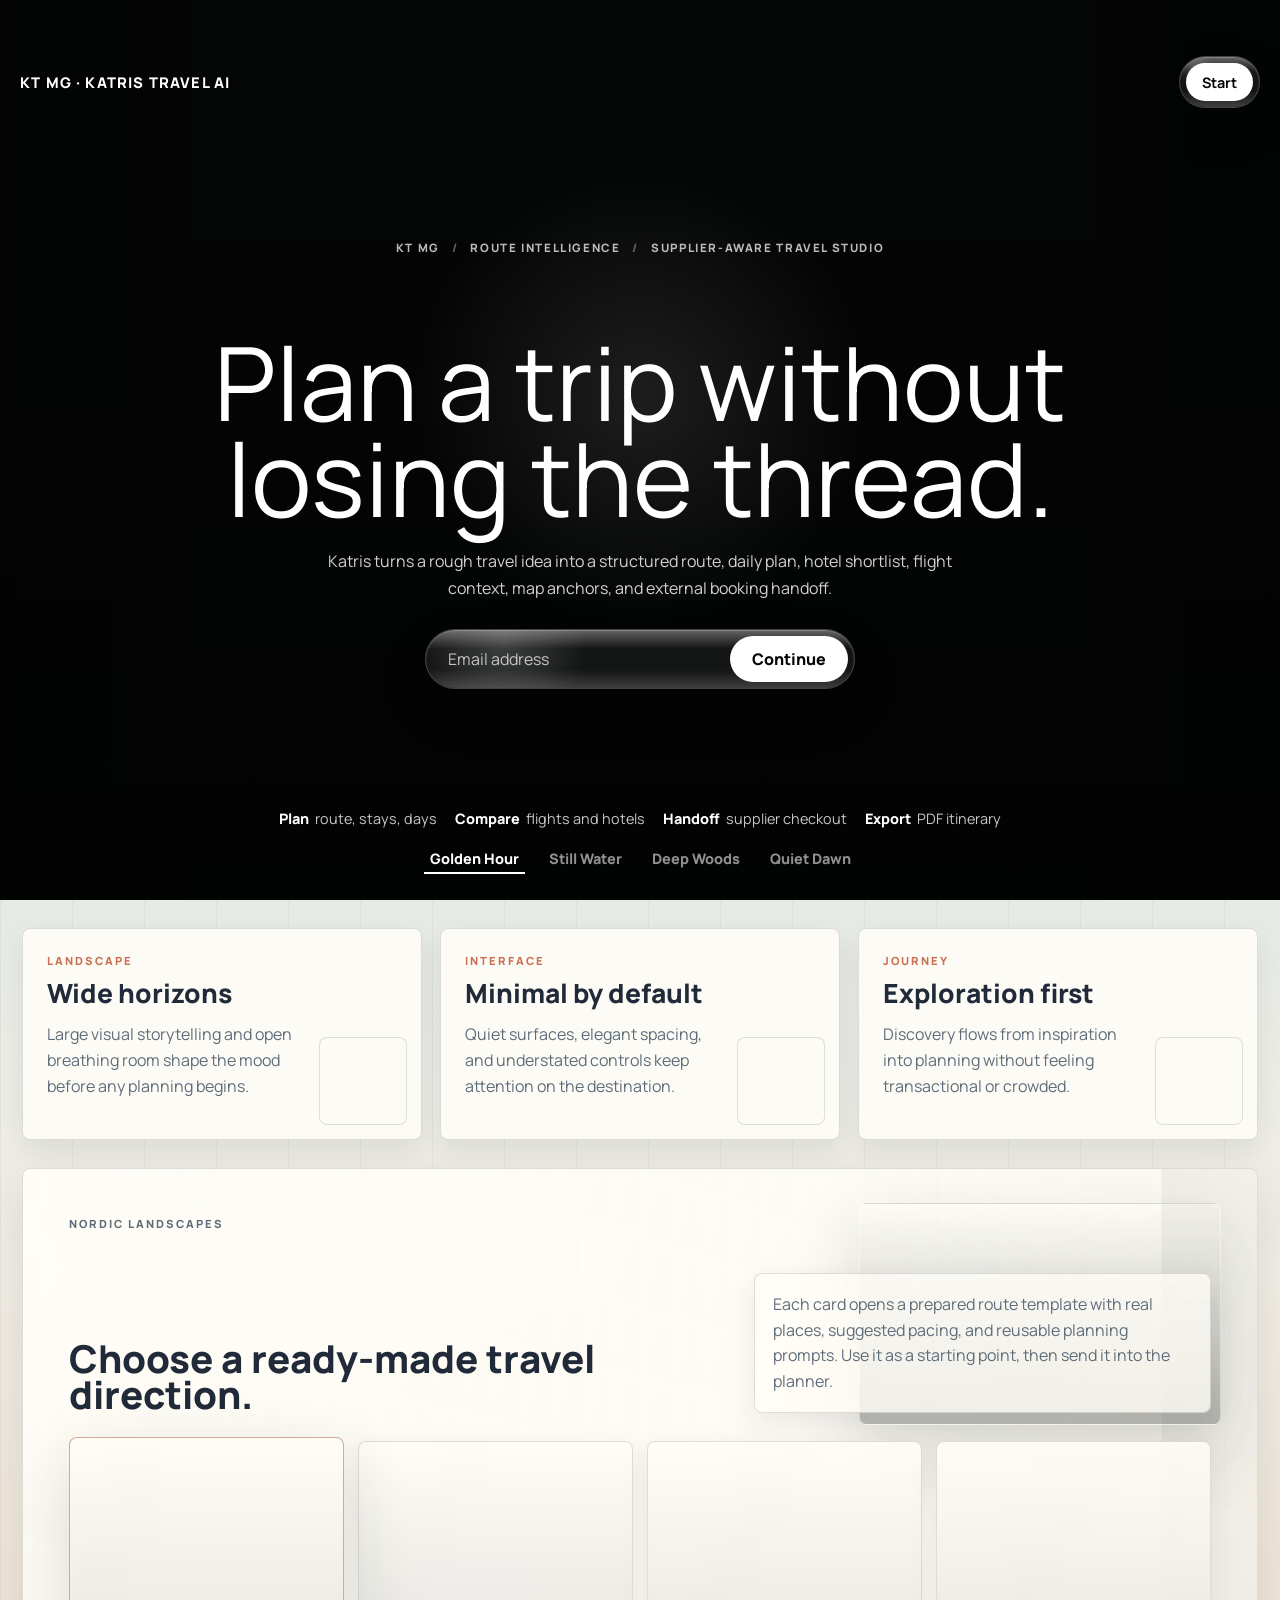
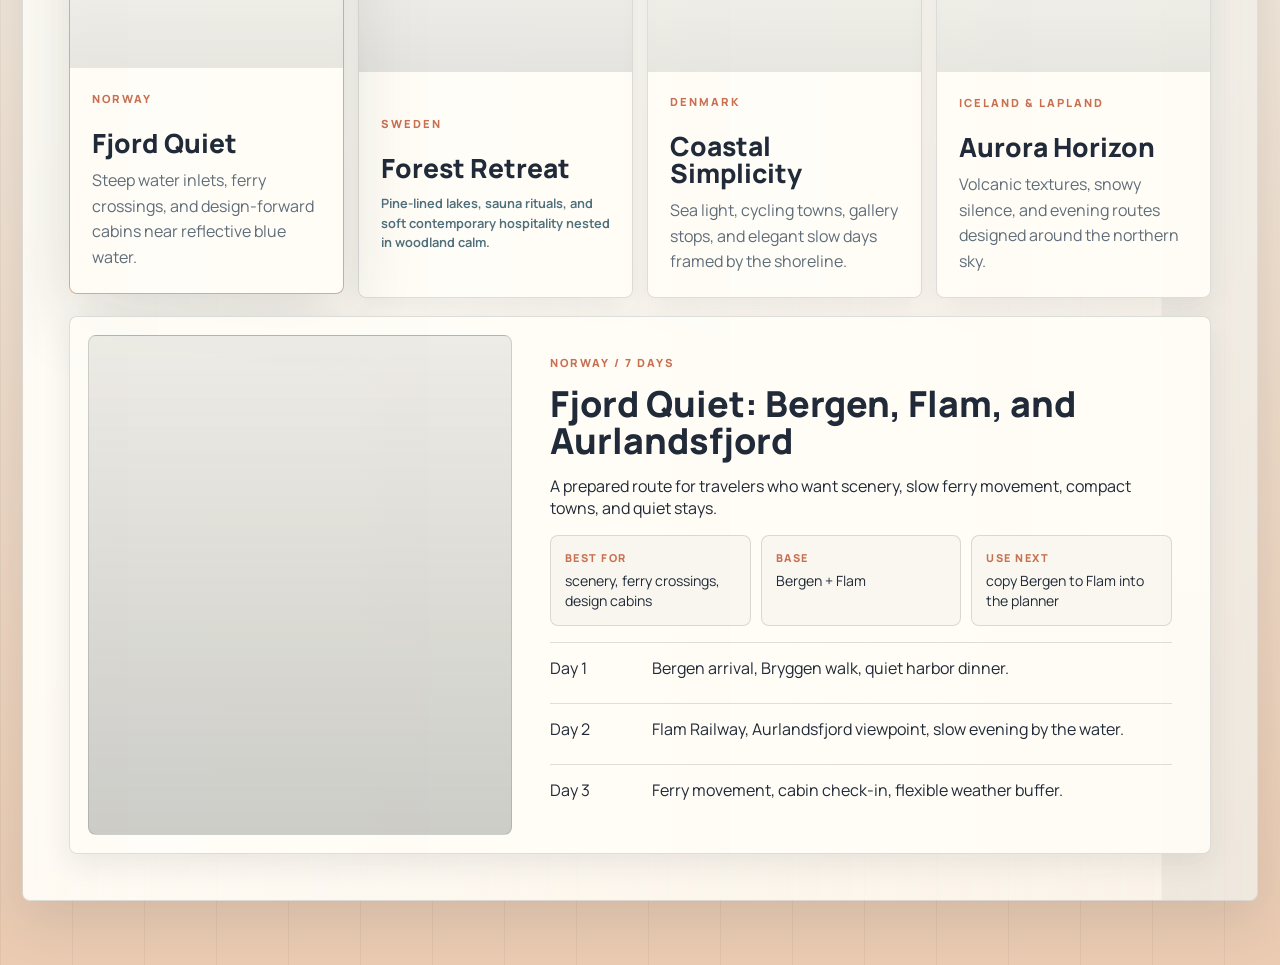
==== commit 0f1c5901: "feat: add Katris workspace and normalized provider flow" ====
--- a/index.html
+++ b/index.html
@@ -11,10 +11,10 @@
   <link rel="icon" href="data:image/svg+xml,%3Csvg xmlns='http://www.w3.org/2000/svg' viewBox='0 0 64 64'%3E%3Crect width='64' height='64' rx='12' fill='%23193d35'/%3E%3Cpath d='M32 11l5.4 15.6L54 32l-16.6 5.4L32 53l-5.4-15.6L10 32l16.6-5.4L32 11z' fill='%23fffdf7'/%3E%3C/svg%3E" />
   <link rel="preconnect" href="https://fonts.googleapis.com" />
   <link rel="preconnect" href="https://fonts.gstatic.com" crossorigin />
-  <link href="https://fonts.googleapis.com/css2?family=Instrument+Serif:ital@0;1&family=Manrope:wght@500;600;700;800&display=swap" rel="stylesheet" />
+  <link href="https://fonts.googleapis.com/css2?family=Inter:wght@500;600;700;800&family=Manrope:wght@500;600;700;800&display=swap" rel="stylesheet" />
   <link rel="stylesheet" href="style.css" />
 </head>
-<body class="has-lumora-home">
+<body class="has-lumora-home" data-katris-view="home">
   <svg class="liquid-glass-svg" aria-hidden="true" focusable="false">
     <filter id="liquid-glass-filter" x="-20%" y="-20%" width="140%" height="140%">
       <feTurbulence type="fractalNoise" baseFrequency="0.012 0.028" numOctaves="2" seed="7" result="liquidNoise" />
@@ -31,7 +31,7 @@
   </svg>
   <div class="page-shell">
     <header class="site-header">
-      <a class="brand" href="#top" aria-label="Katris Travel AI home">
+      <a class="brand" href="?view=home" data-katris-view-link="home" aria-label="Katris Travel AI home">
         <span class="brand-mark" aria-hidden="true">✦</span>
         <span class="brand-copy">
           <strong>Katris Travel AI</strong>
@@ -40,15 +40,15 @@
       </a>
 
       <nav class="site-nav" aria-label="Primary navigation">
-        <a href="#destinations">Destinations</a>
-        <a href="#planner">Plan</a>
-        <a href="#assistant">Assistant</a>
+        <a href="#destinations">Destinations</a>
+        <a href="?view=plan" data-katris-view-link="plan">Plan</a>
+        <a href="?view=trip" data-katris-view-link="trip">Assistant</a>
       </nav>
 
-      <button class="nav-cta" type="button" data-scroll-target="#planner">Start planning</button>
+      <button class="nav-cta" type="button" data-katris-view-link="plan">Start planning</button>
     </header>
     <main id="top">
-      <section class="hero-section lumora-hero" id="overview" data-hero-scene="0">
+      <section class="hero-section lumora-hero" id="overview" data-hero-scene="0" data-katris-view-surface="home">
         <div class="hero-video-stack" aria-hidden="true">
           <video
             class="hero-video is-active"
@@ -92,9 +92,9 @@
 
         <div class="lumora-hero-content">
           <nav class="lumora-nav" aria-label="Homepage sections">
-            <a class="lumora-wordmark" href="#top">KT MG · Katris Travel AI</a>
+            <a class="lumora-wordmark" href="?view=home" data-katris-view-link="home">KT MG · Katris Travel AI</a>
             <div class="lumora-nav-links liquid-ui">
-              <a href="#planner" class="lumora-pill-cta">Start</a>
+              <a href="?view=plan" class="lumora-pill-cta" data-katris-view-link="plan">Start</a>
             </div>
           </nav>
 
@@ -148,7 +148,7 @@
         </div>
       </section>
 
-      <section class="inspiration-strip" aria-label="Travel atmosphere highlights">
+      <section class="inspiration-strip" aria-label="Travel atmosphere highlights" data-katris-view-surface="home">
         <article>
           <p class="eyebrow">Landscape</p>
           <h3>Wide horizons</h3>
@@ -166,7 +166,7 @@
         </article>
       </section>
 
-      <section class="destinations-section" id="destinations">
+      <section class="destinations-section" id="destinations" data-katris-view-surface="home">
         <div class="section-heading">
           <p class="eyebrow">Nordic landscapes</p>
           <h2>Choose a ready-made travel direction.</h2>
@@ -245,8 +245,8 @@
         </article>
       </section>
 
-      <section class="planner-section" id="planner">
-        <div class="section-heading">
+      <section class="planner-section" id="planner" data-katris-view-surface="workspace">
+        <div class="section-heading" data-katris-view-surface="plan">
           <p class="eyebrow">Live planning workspace</p>
           <h2>Build the trip step by step.</h2>
           <p>
@@ -255,7 +255,7 @@
           </p>
         </div>
 
-        <div class="liquid-plan-stage" aria-label="Travel plan quick controls">
+        <div class="liquid-plan-stage" aria-label="Travel plan quick controls" data-katris-view-surface="plan">
           <div class="liquid-sky-backdrop" aria-hidden="true"></div>
           <nav class="liquid-glass-nav" aria-label="Travel plan dropdown">
             <button
@@ -286,7 +286,7 @@
         </div>
 
         <div class="planner-layout">
-          <form class="planner-form" id="planner-form">
+          <form class="planner-form" id="planner-form" data-katris-view-surface="plan">
             <div class="form-grid">
               <div class="departure-budget-group">
                 <label class="departure-field">
@@ -348,7 +348,7 @@
             <div id="preference-gate" class="preference-gate" hidden></div>
           </form>
 
-          <aside class="planner-preview" aria-live="polite">
+          <aside class="planner-preview" aria-live="polite" data-katris-view-surface="trip">
             <div class="preview-card route-brief-card">
               <p class="eyebrow">Route brief</p>
               <h3 id="preview-title">A seven-night Nordic reset.</h3>
@@ -400,7 +400,7 @@
         </div>
       </section>
 
-      <section class="assistant-section" id="assistant">
+      <section class="assistant-section" id="assistant" data-katris-view-surface="trip">
         <div class="section-heading compact">
           <p class="eyebrow">AI assistant</p>
           <h2>Generate a structured travel plan.</h2>
--- a/style.css
+++ b/style.css
@@ -1,27 +1,27 @@
 :root {
-  --bg: #f4f1ea;
-  --paper: #fffdf7;
-  --paper-2: #f8f5ed;
-  --ink: #18201f;
-  --muted: #6f756f;
-  --line: rgba(24, 32, 31, 0.14);
-  --line-strong: rgba(24, 32, 31, 0.28);
-  --forest: #193d35;
-  --forest-2: #285c4c;
-  --sky: #d9e5e7;
-  --clay: #a6613f;
-  --claude-ochre: #c46f32;
-  --claude-ochre-2: #d8954d;
-  --claude-cream: #fff3df;
-  --gold: #c6a15b;
-  --mist: rgba(255, 253, 247, 0.82);
-  --shadow: 0 18px 54px rgba(23, 31, 29, 0.11);
-  --shadow-soft: 0 10px 28px rgba(23, 31, 29, 0.08);
+  --bg: #dce9e8;
+  --paper: #f4efe6;
+  --paper-2: #e8f0ee;
+  --ink: #202a38;
+  --muted: #5f6d7a;
+  --line: rgba(32, 42, 56, 0.15);
+  --line-strong: rgba(32, 42, 56, 0.28);
+  --forest: #4f7985;
+  --forest-2: #6f9eaa;
+  --sky: #bddae2;
+  --clay: #c96f52;
+  --claude-ochre: #cf7c44;
+  --claude-ochre-2: #e0a35f;
+  --claude-cream: #fff4e6;
+  --gold: #c89a55;
+  --mist: rgba(244, 239, 230, 0.86);
+  --shadow: 0 18px 54px rgba(32, 42, 56, 0.13);
+  --shadow-soft: 0 10px 28px rgba(32, 42, 56, 0.09);
   --radius: 8px;
   --content-width: min(1240px, calc(100vw - 44px));
-  --serif: "Instrument Serif", "Iowan Old Style", "Palatino Linotype", "Book Antiqua", Georgia, serif;
-  --sans: "Manrope", Inter, ui-sans-serif, system-ui, -apple-system, BlinkMacSystemFont, "Segoe UI", sans-serif;
-  --display: "Manrope", Inter, ui-sans-serif, system-ui, -apple-system, BlinkMacSystemFont, "Segoe UI", sans-serif;
+  --serif: "Manrope", "Inter", ui-sans-serif, system-ui, -apple-system, BlinkMacSystemFont, "Segoe UI", sans-serif;
+  --sans: "Manrope", "Inter", ui-sans-serif, system-ui, -apple-system, BlinkMacSystemFont, "Segoe UI", sans-serif;
+  --display: "Manrope", "Inter", ui-sans-serif, system-ui, -apple-system, BlinkMacSystemFont, "Segoe UI", sans-serif;
 }
 
 * {
@@ -39,8 +39,8 @@
   color: var(--ink);
   font-family: var(--sans);
   background:
-    linear-gradient(90deg, rgba(24, 32, 31, 0.045) 1px, transparent 1px),
-    linear-gradient(180deg, #f7f4ec 0%, #eaf0ee 52%, #f5f0e7 100%);
+    linear-gradient(90deg, rgba(32, 42, 56, 0.05) 1px, transparent 1px),
+    linear-gradient(180deg, #c8e0e3 0%, #f3efe6 50%, #ebcbb1 100%);
   background-size: 72px 72px, auto;
 }
 
@@ -50,7 +50,7 @@
   inset: 0;
   z-index: -2;
   background:
-    linear-gradient(180deg, rgba(255, 253, 247, 0.7), rgba(244, 241, 234, 0.94)),
+    linear-gradient(180deg, rgba(232, 243, 244, 0.68), rgba(243, 231, 215, 0.9)),
     url("https://images.unsplash.com/photo-1500530855697-b586d89ba3ee?auto=format&fit=crop&w=2200&q=82") center / cover;
   opacity: 0.5;
 }
@@ -62,8 +62,8 @@
   z-index: -1;
   pointer-events: none;
   background:
-    linear-gradient(90deg, rgba(24, 32, 31, 0.08), transparent 18%, transparent 82%, rgba(24, 32, 31, 0.08)),
-    linear-gradient(180deg, rgba(255, 253, 247, 0.78), transparent 46%, rgba(255, 253, 247, 0.72));
+    linear-gradient(90deg, rgba(50, 89, 106, 0.1), transparent 18%, transparent 82%, rgba(201, 111, 82, 0.1)),
+    linear-gradient(180deg, rgba(235, 245, 244, 0.76), transparent 46%, rgba(246, 225, 205, 0.7));
 }
 
 img {
@@ -1113,7 +1113,7 @@
   background:
     linear-gradient(135deg, rgba(255, 255, 255, 0.72), rgba(255, 255, 255, 0.3)),
     rgba(255, 253, 247, 0.34);
-  color: #17302e;
+  color: var(--ink);
   box-shadow:
     inset 0 1px 0 rgba(255, 255, 255, 0.64),
     inset 0 -1px 0 rgba(24, 32, 31, 0.18),
@@ -1170,13 +1170,7 @@
 }
 
 .liquid-trigger-clone {
-  position: absolute;
-  left: 20px;
-  top: 50%;
-  z-index: 0;
-  color: rgba(23, 48, 46, 0.2);
-  filter: blur(1.8px);
-  transform: translate(10px, -48%) scale(1.08);
+  display: none;
 }
 
 .liquid-menu {
@@ -1202,7 +1196,7 @@
   border: 1px solid rgba(255, 255, 255, 0.22);
   border-radius: var(--radius);
   background: rgba(255, 255, 255, 0.42);
-  color: #17302e;
+  color: var(--ink);
   font-weight: 800;
   text-align: left;
   transition: transform 160ms ease, background-color 160ms ease;
@@ -1237,7 +1231,7 @@
 .liquid-menu-detail p:last-child {
   max-width: 700px;
   margin: 12px 0 0;
-  color: #4f5b55;
+  color: #4f6f7c;
   line-height: 1.6;
 }
 
@@ -1279,7 +1273,8 @@
 }
 
 .destination-visual.forest {
-  background-image: linear-gradient(180deg, transparent, rgba(18, 29, 28, 0.1)), url("https://images.unsplash.com/photo-1448375240586-882707db888b?auto=format&fit=crop&w=900&q=80");
+  background-image: linear-gradient(180deg, transparent, rgba(32, 42, 56, 0.12)), url("https://images.unsplash.com/photo-1755722754546-2c5aecd54c44?auto=format&fit=crop&w=1200&q=85");
+  background-position: center 58%;
 }
 
 .destination-visual.coast {
@@ -1294,6 +1289,14 @@
   display: grid;
   gap: 12px;
   padding: 22px;
+}
+
+.destination-card[data-region="forest"] .destination-copy > span:last-child {
+  color: #4f6f7c;
+  font-family: var(--sans);
+  font-size: 0.8rem;
+  font-weight: 650;
+  line-height: 1.55;
 }
 
 .destination-template {
@@ -2827,6 +2830,64 @@
   border: 0;
 }
 
+body[data-katris-view="home"] [data-katris-view-surface="workspace"],
+body[data-katris-view="home"] [data-katris-view-surface="trip"],
+body[data-katris-view="plan"] [data-katris-view-surface="home"],
+body[data-katris-view="plan"] [data-katris-view-surface="trip"],
+body[data-katris-view="trip"] [data-katris-view-surface="home"],
+body[data-katris-view="trip"] [data-katris-view-surface="plan"] {
+  display: none;
+}
+
+body[data-katris-view="plan"],
+body[data-katris-view="trip"] {
+  background:
+    linear-gradient(90deg, rgba(65, 112, 130, 0.08) 1px, transparent 1px),
+    linear-gradient(145deg, #c7e2e5 0%, #f3efe6 47%, #efd2b9 100%);
+  background-size: 72px 72px, auto;
+}
+
+body[data-katris-view="plan"] .planner-layout,
+body[data-katris-view="trip"] .planner-layout {
+  grid-template-columns: minmax(0, 1fr);
+}
+
+body[data-katris-view="plan"] .planner-form,
+body[data-katris-view="trip"] .planner-preview {
+  width: min(100%, 980px);
+  margin-inline: auto;
+}
+
+body[data-katris-view="trip"] .planner-preview {
+  grid-template-columns: repeat(2, minmax(0, 1fr));
+}
+
+body[data-katris-view="trip"] .route-brief-card,
+body[data-katris-view="trip"] .timeline-card,
+body[data-katris-view="trip"] .analysis-card,
+body[data-katris-view="trip"] .ops-monitor-card {
+  min-height: 0;
+}
+
+body[data-katris-view="trip"] .analysis-card {
+  grid-column: 1 / -1;
+}
+
+body[data-katris-view="trip"] .planner-motion-card {
+  display: none;
+}
+
+body[data-katris-view="plan"] .planner-layout::before,
+body[data-katris-view="trip"] .planner-layout::before {
+  display: none;
+}
+
+body[data-katris-view="plan"] .site-header,
+body[data-katris-view="trip"] .site-header {
+  display: grid;
+  background: rgba(244, 239, 230, 0.82);
+}
+
 @media (prefers-reduced-motion: reduce) {
   *,
   *::before,
@@ -2888,6 +2949,9 @@
 
   .site-header {
     position: static;
+    left: auto;
+    width: 100%;
+    transform: none;
     grid-template-columns: 1fr;
   }
 
@@ -2944,6 +3008,10 @@
     grid-template-columns: 1fr;
   }
 
+  .departure-budget-group {
+    grid-column: auto;
+  }
+
   .template-media,
   .planner-motion-card {
     min-height: 240px;
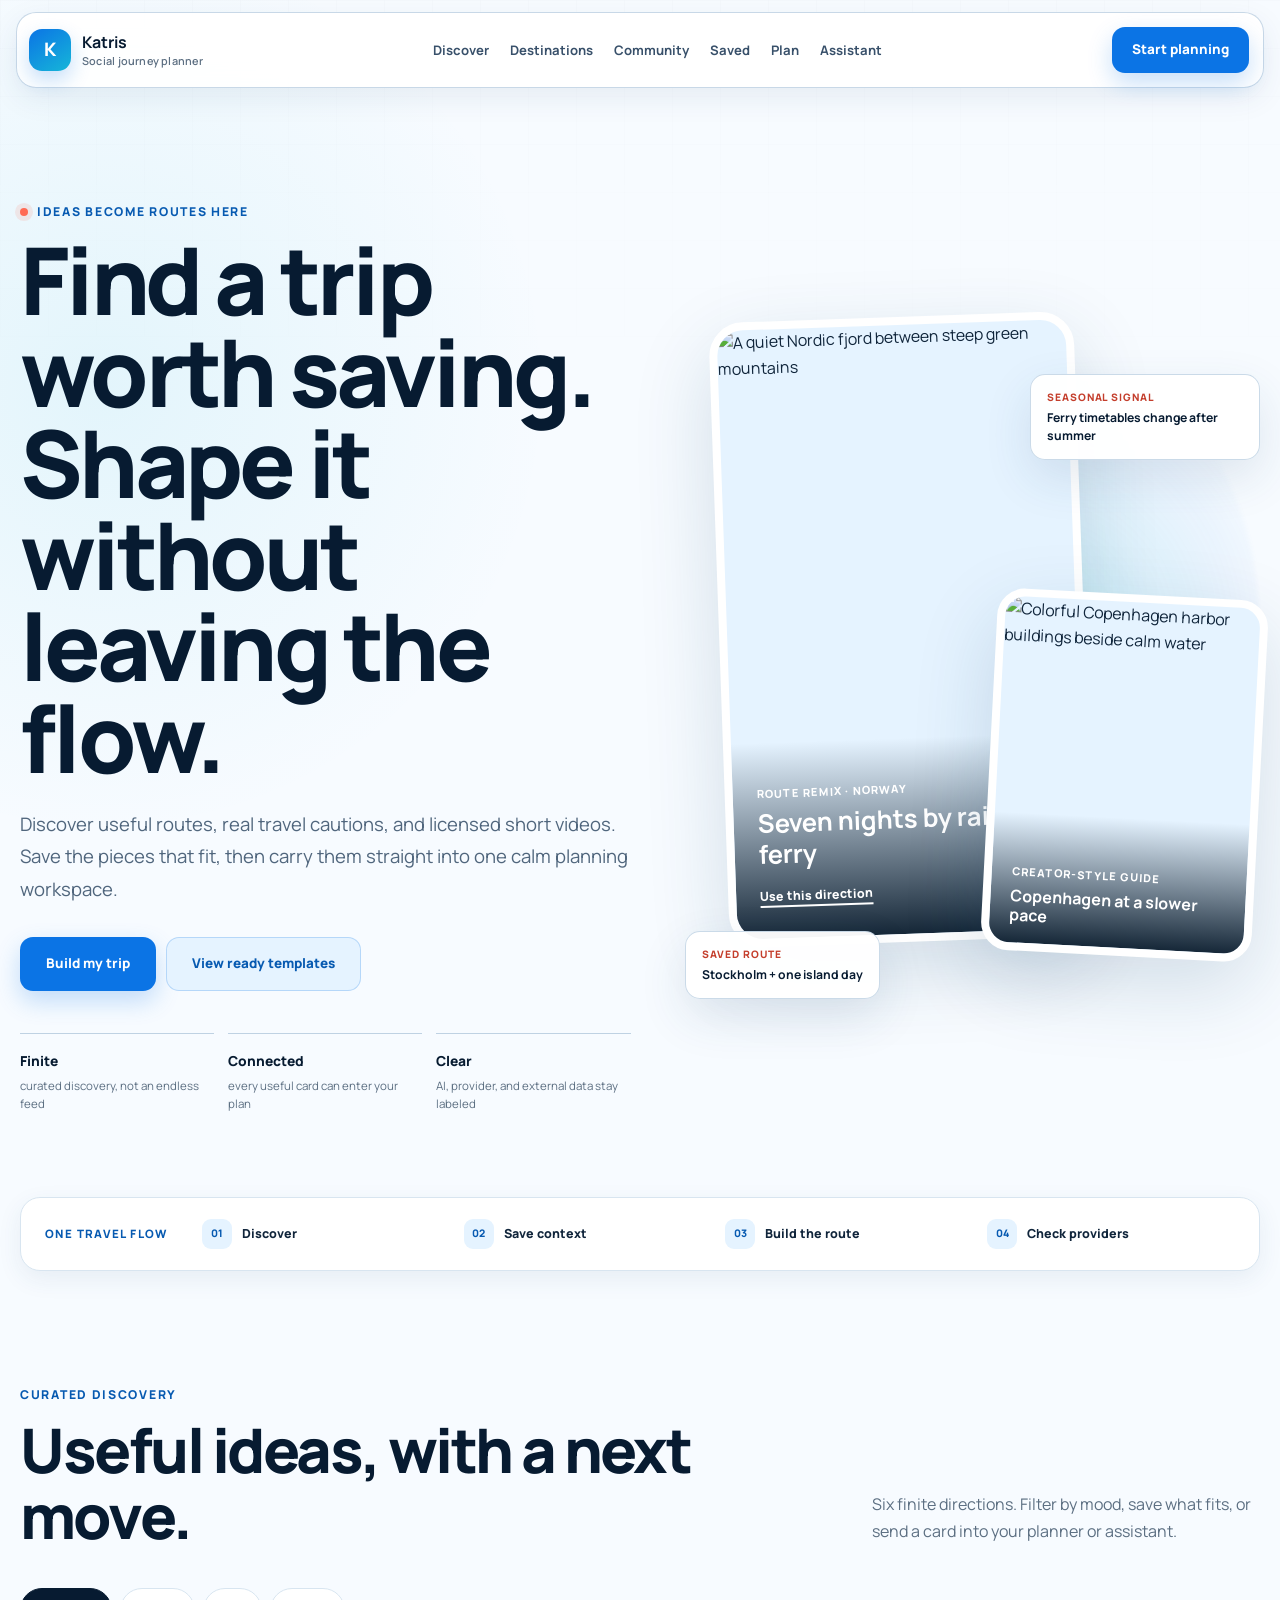
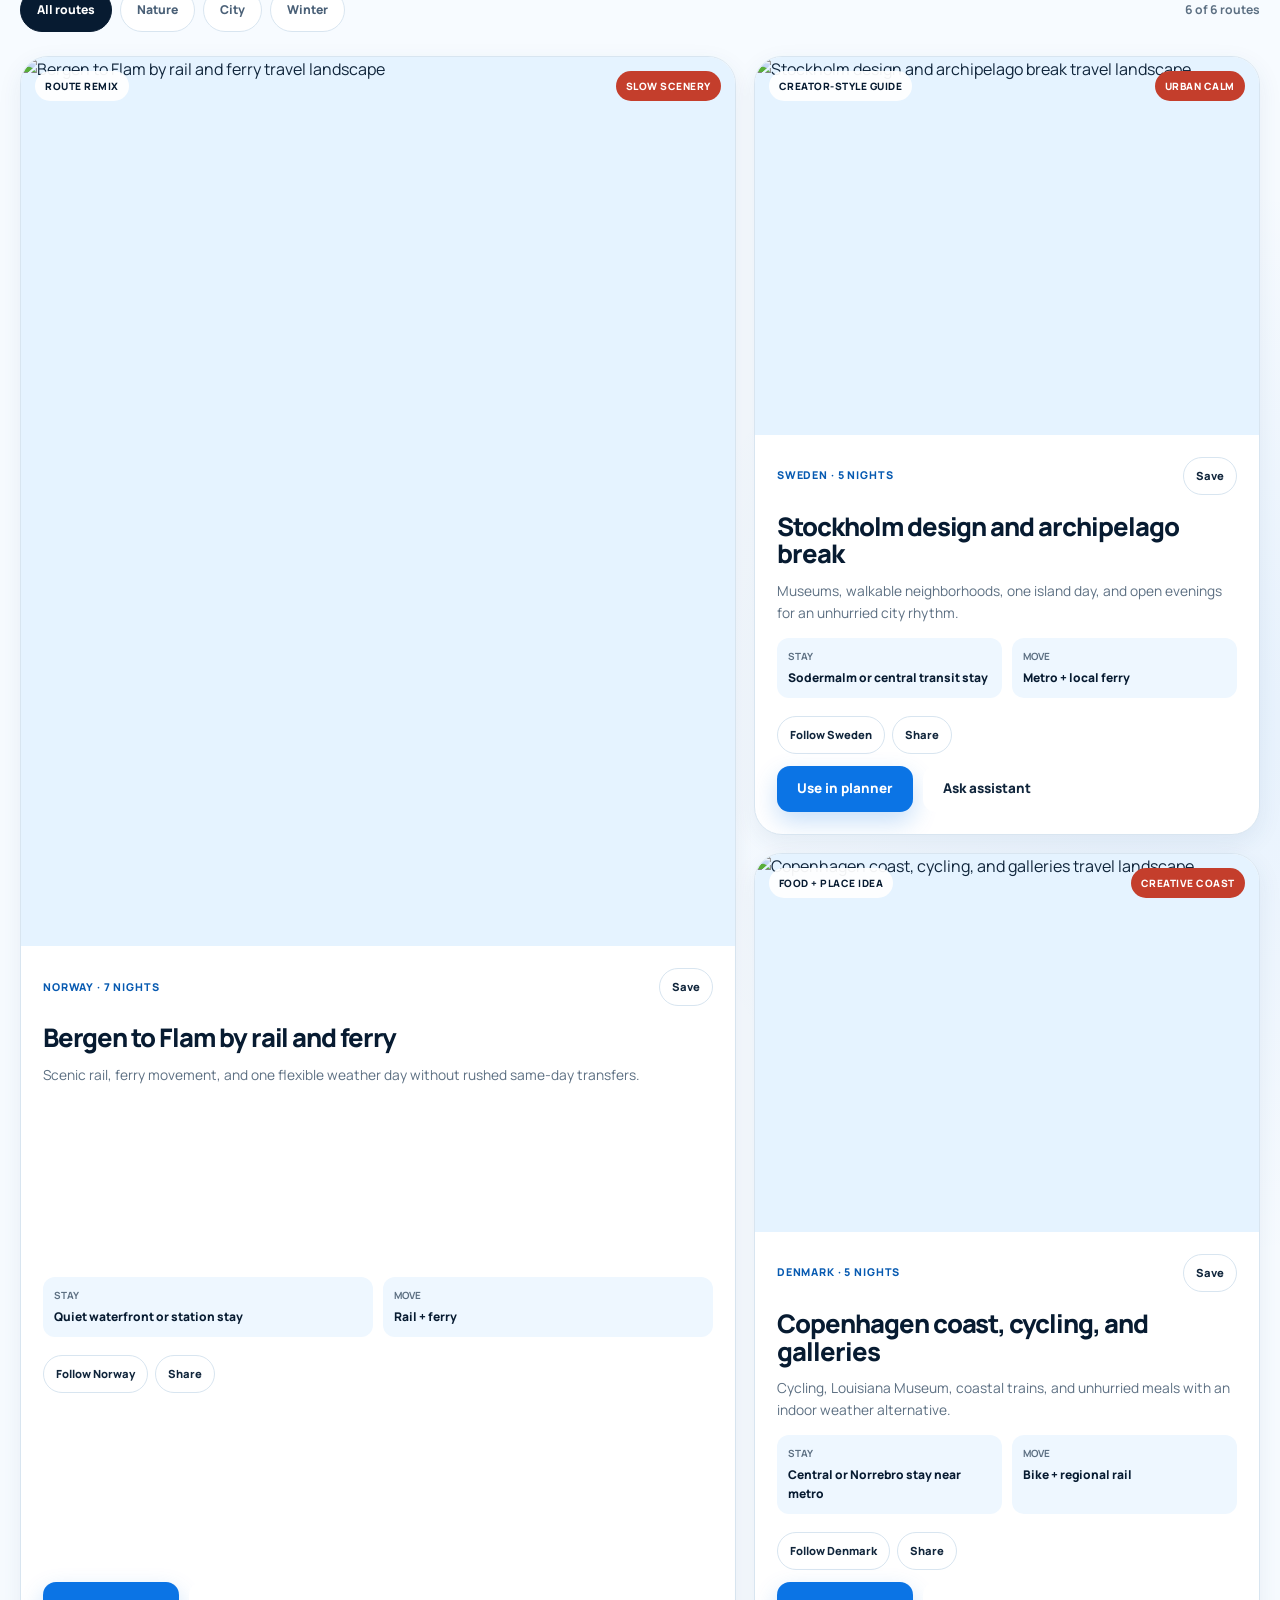
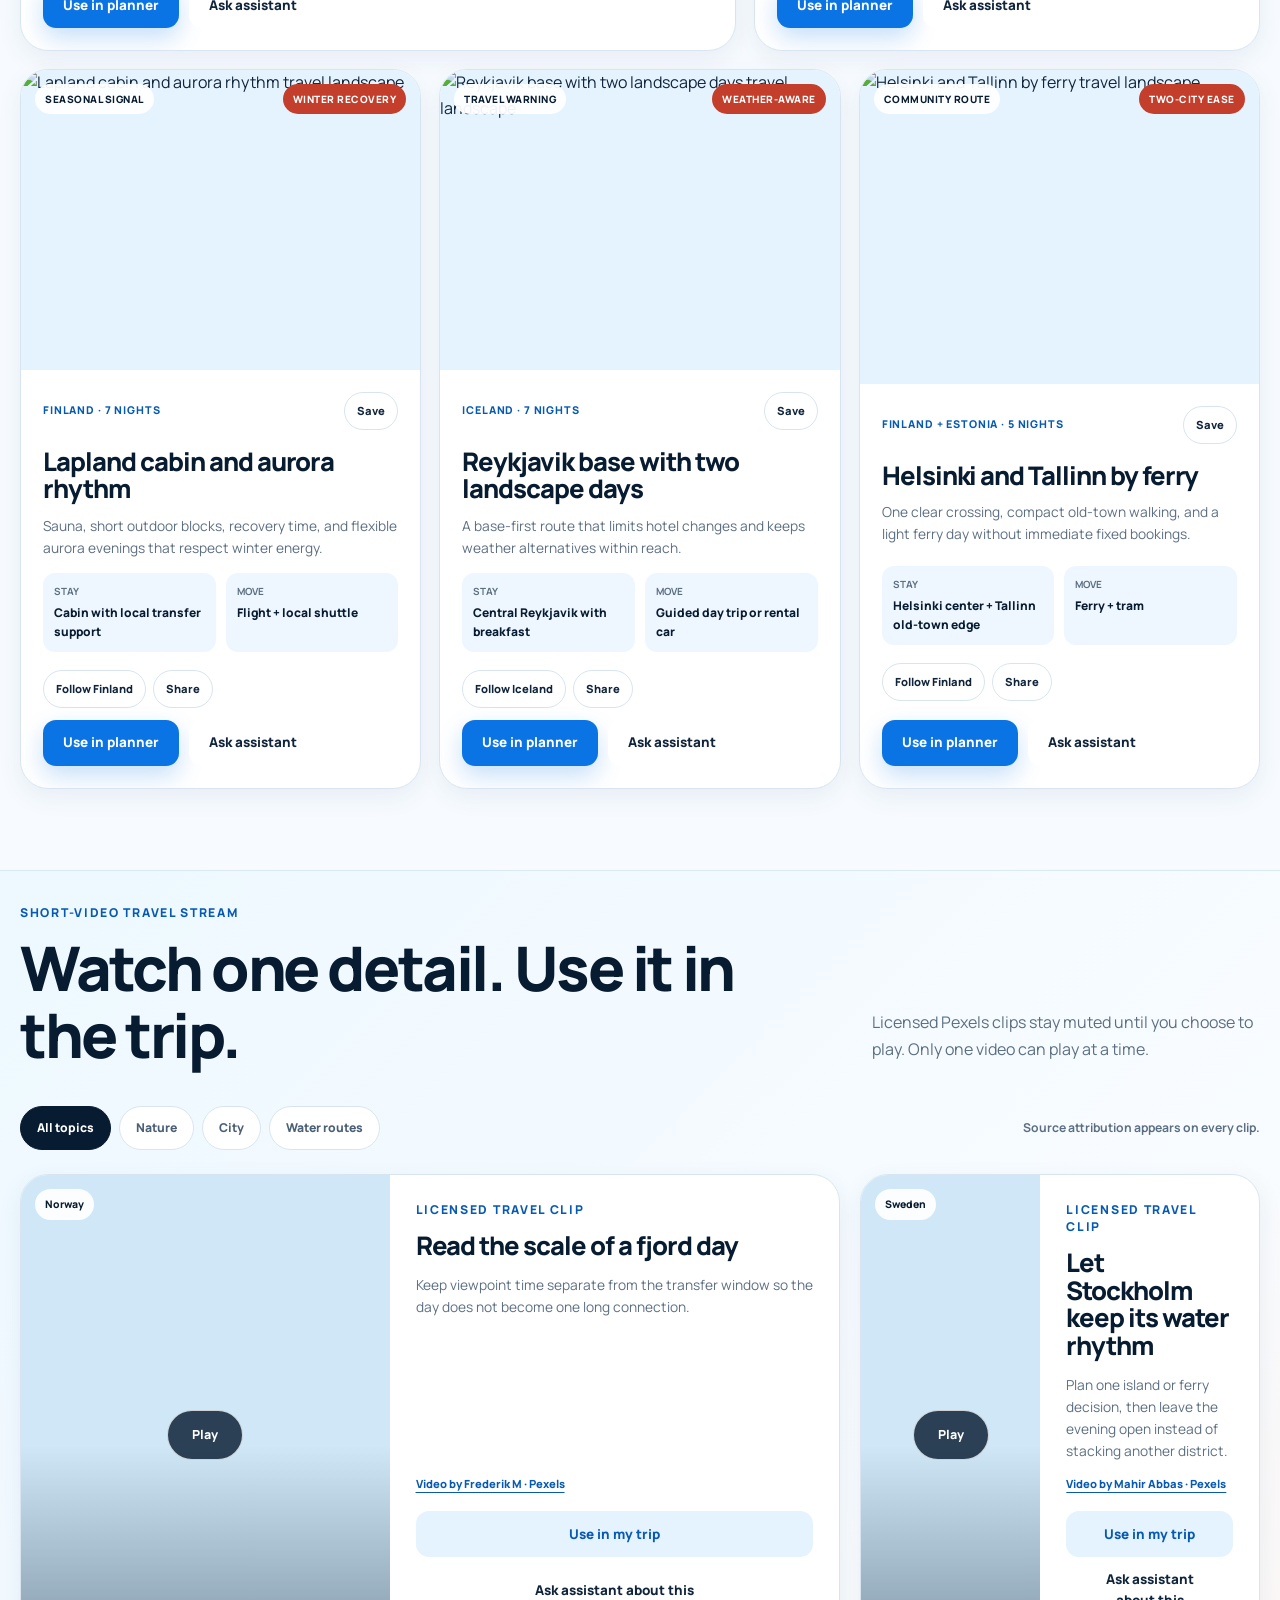
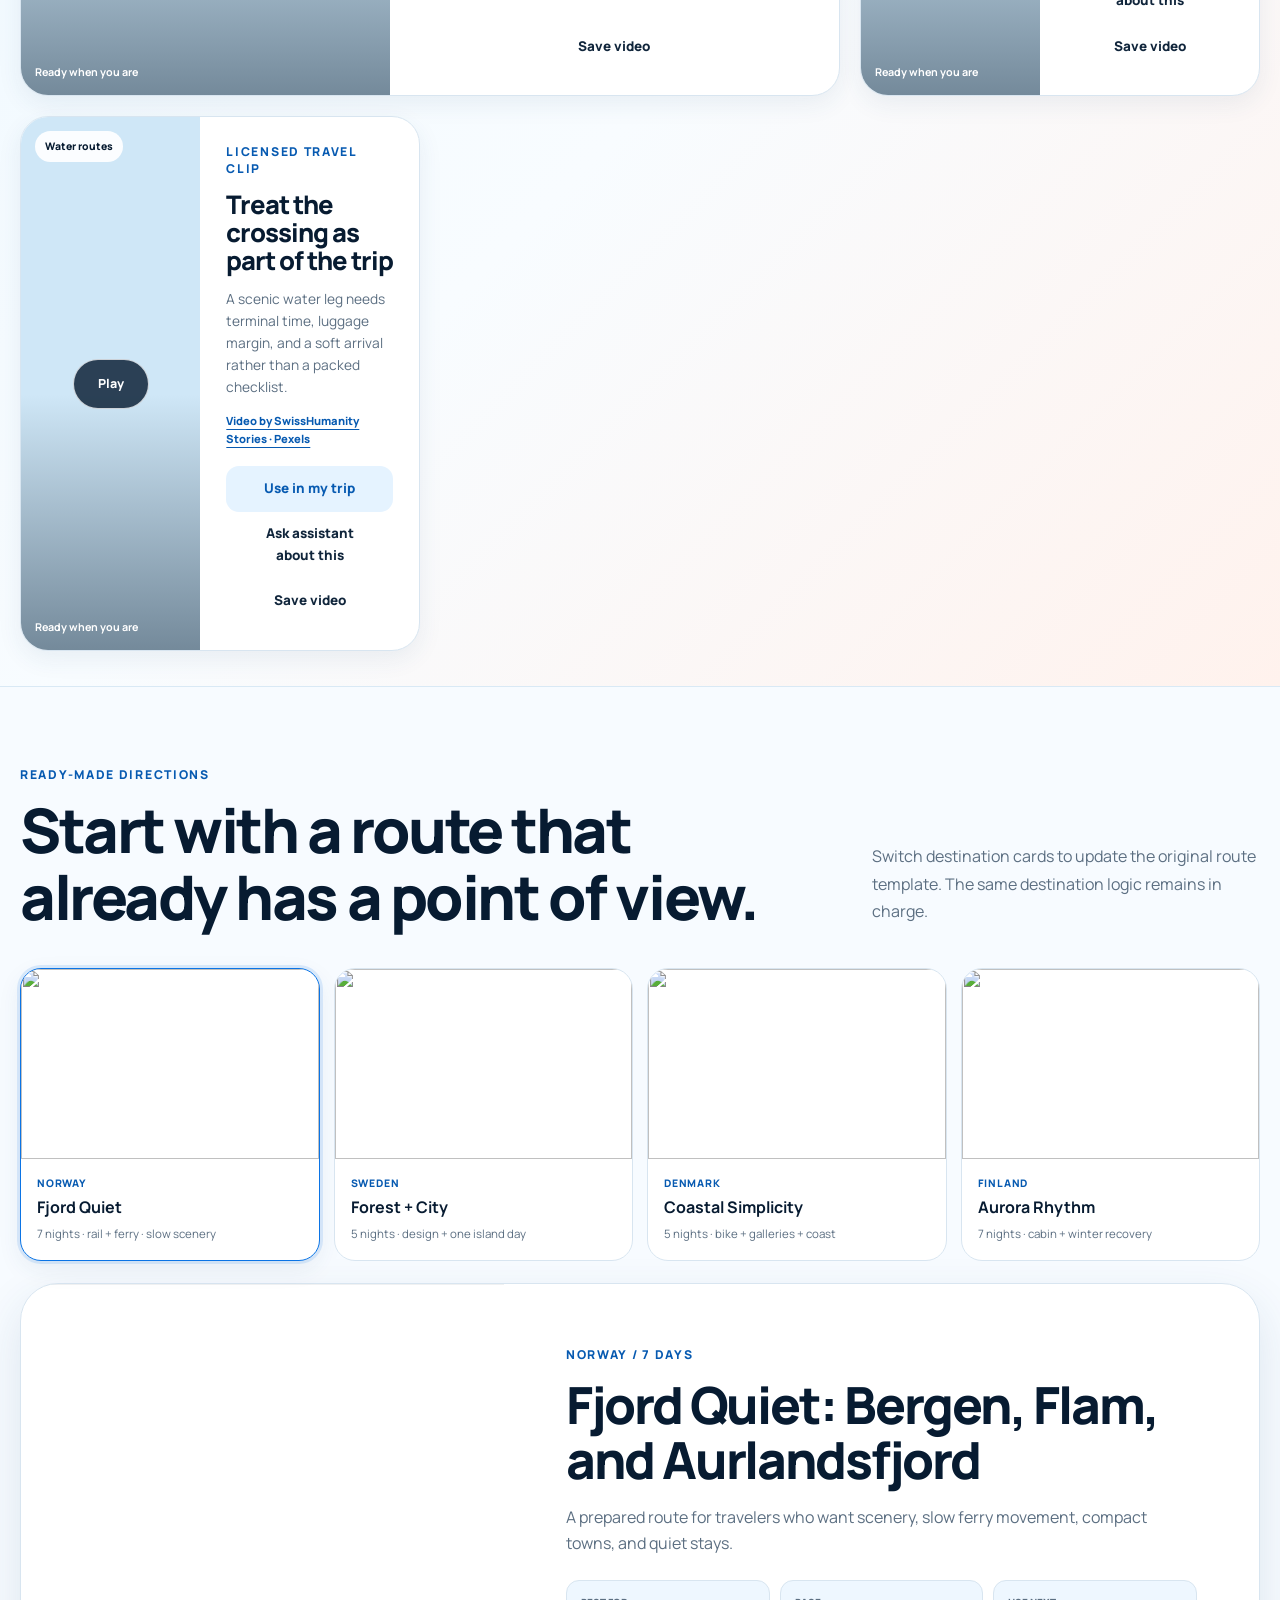
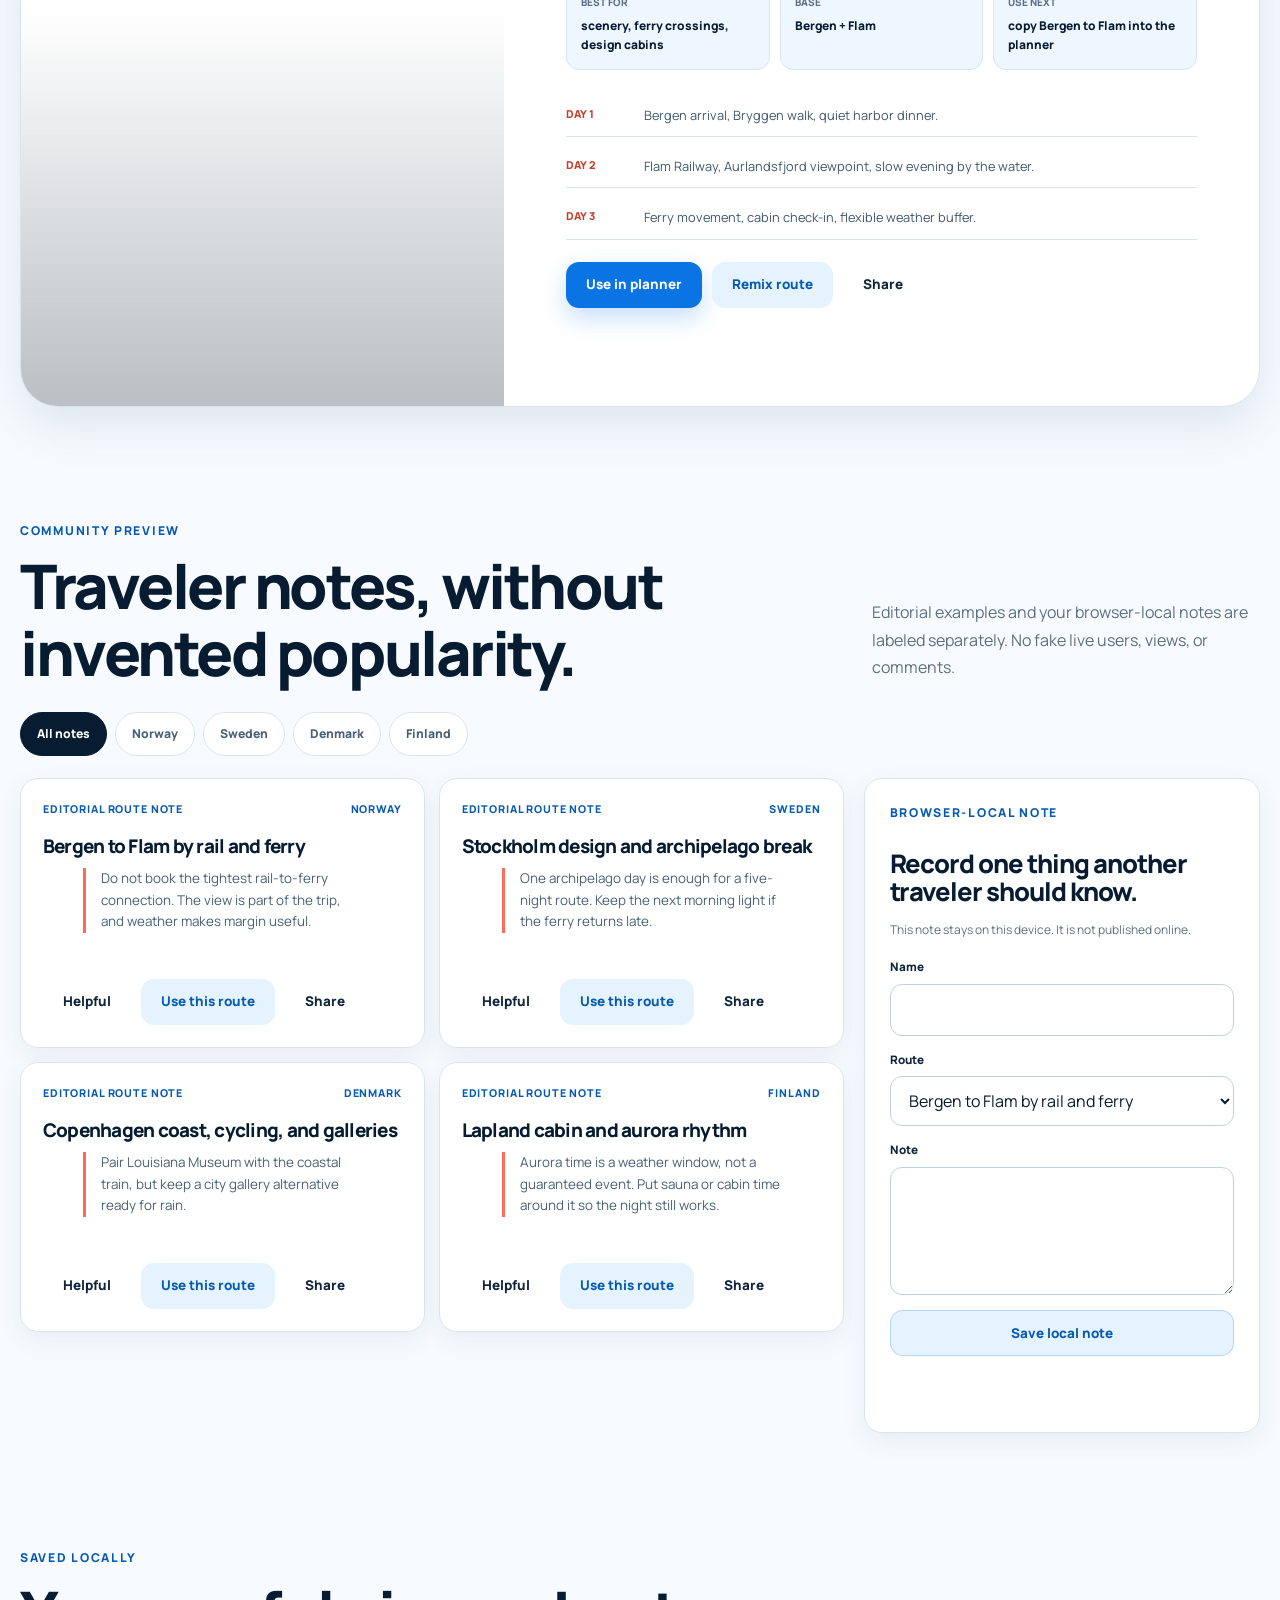
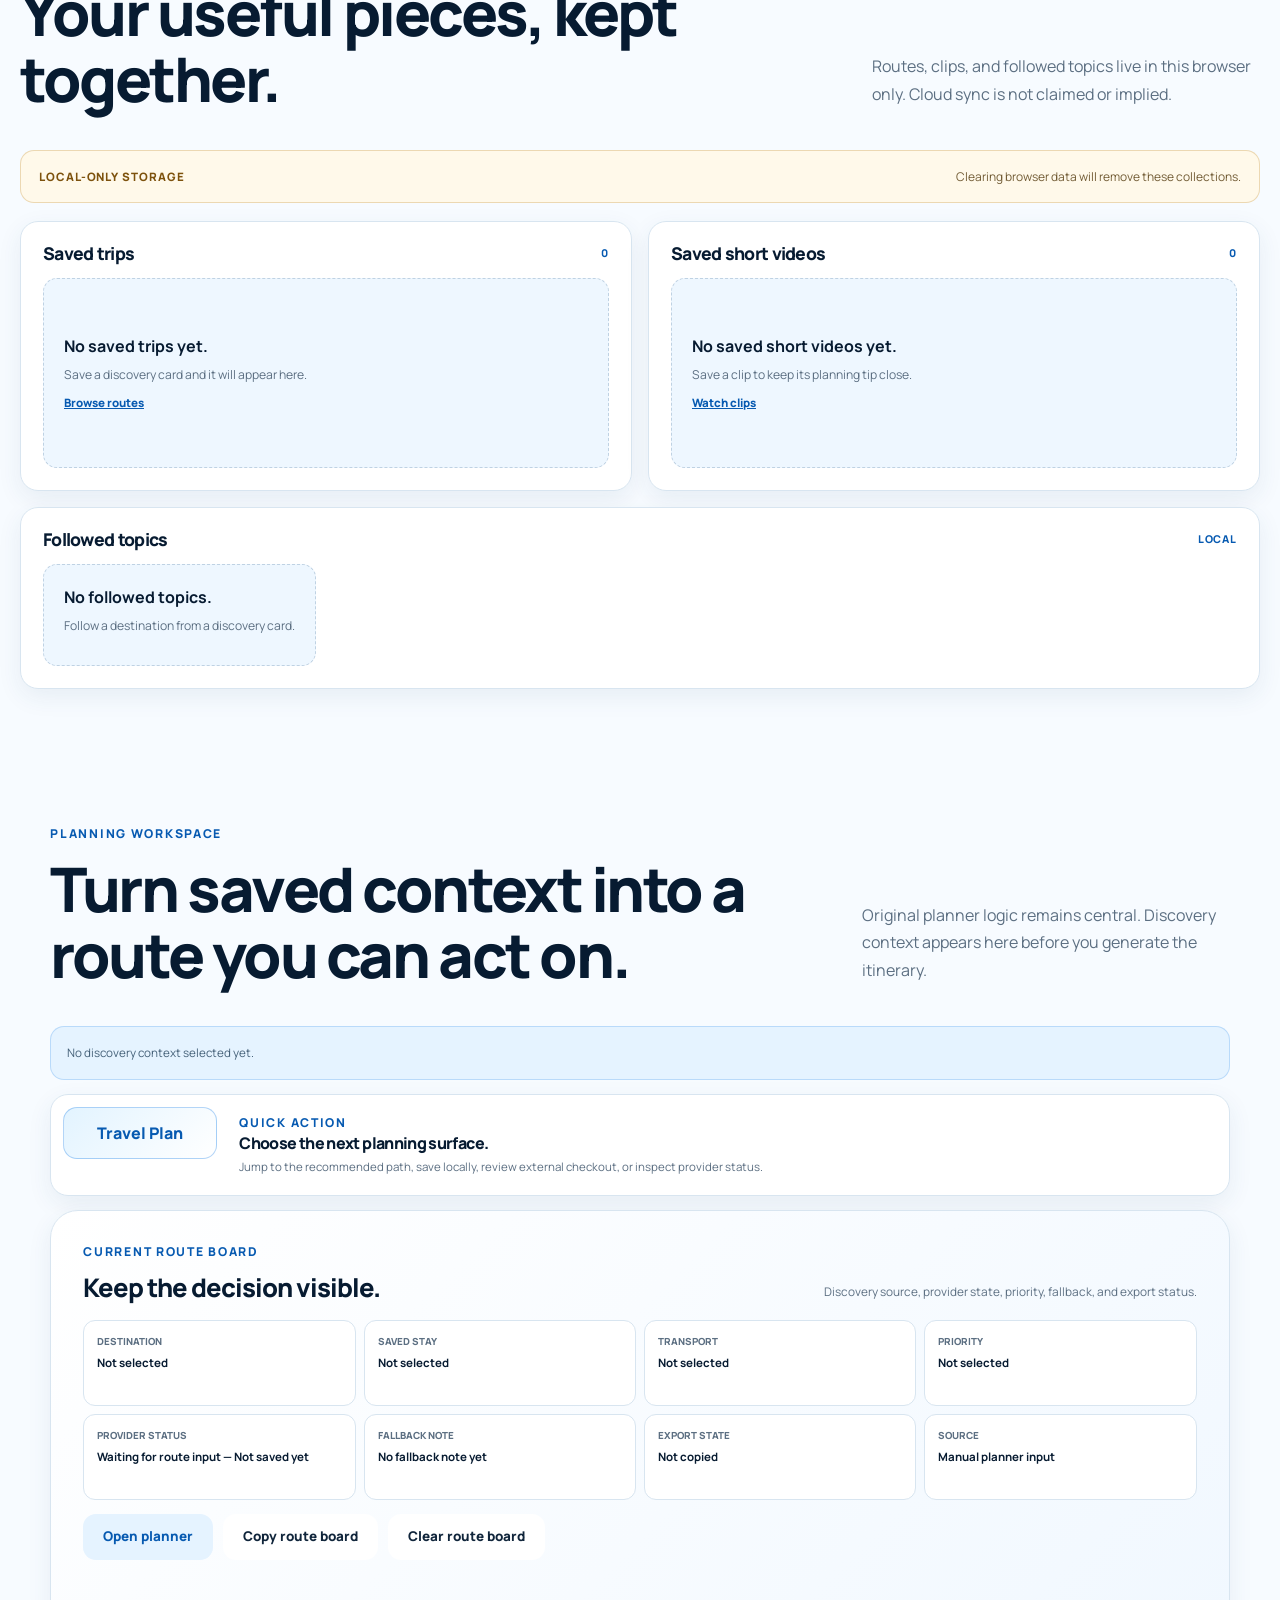
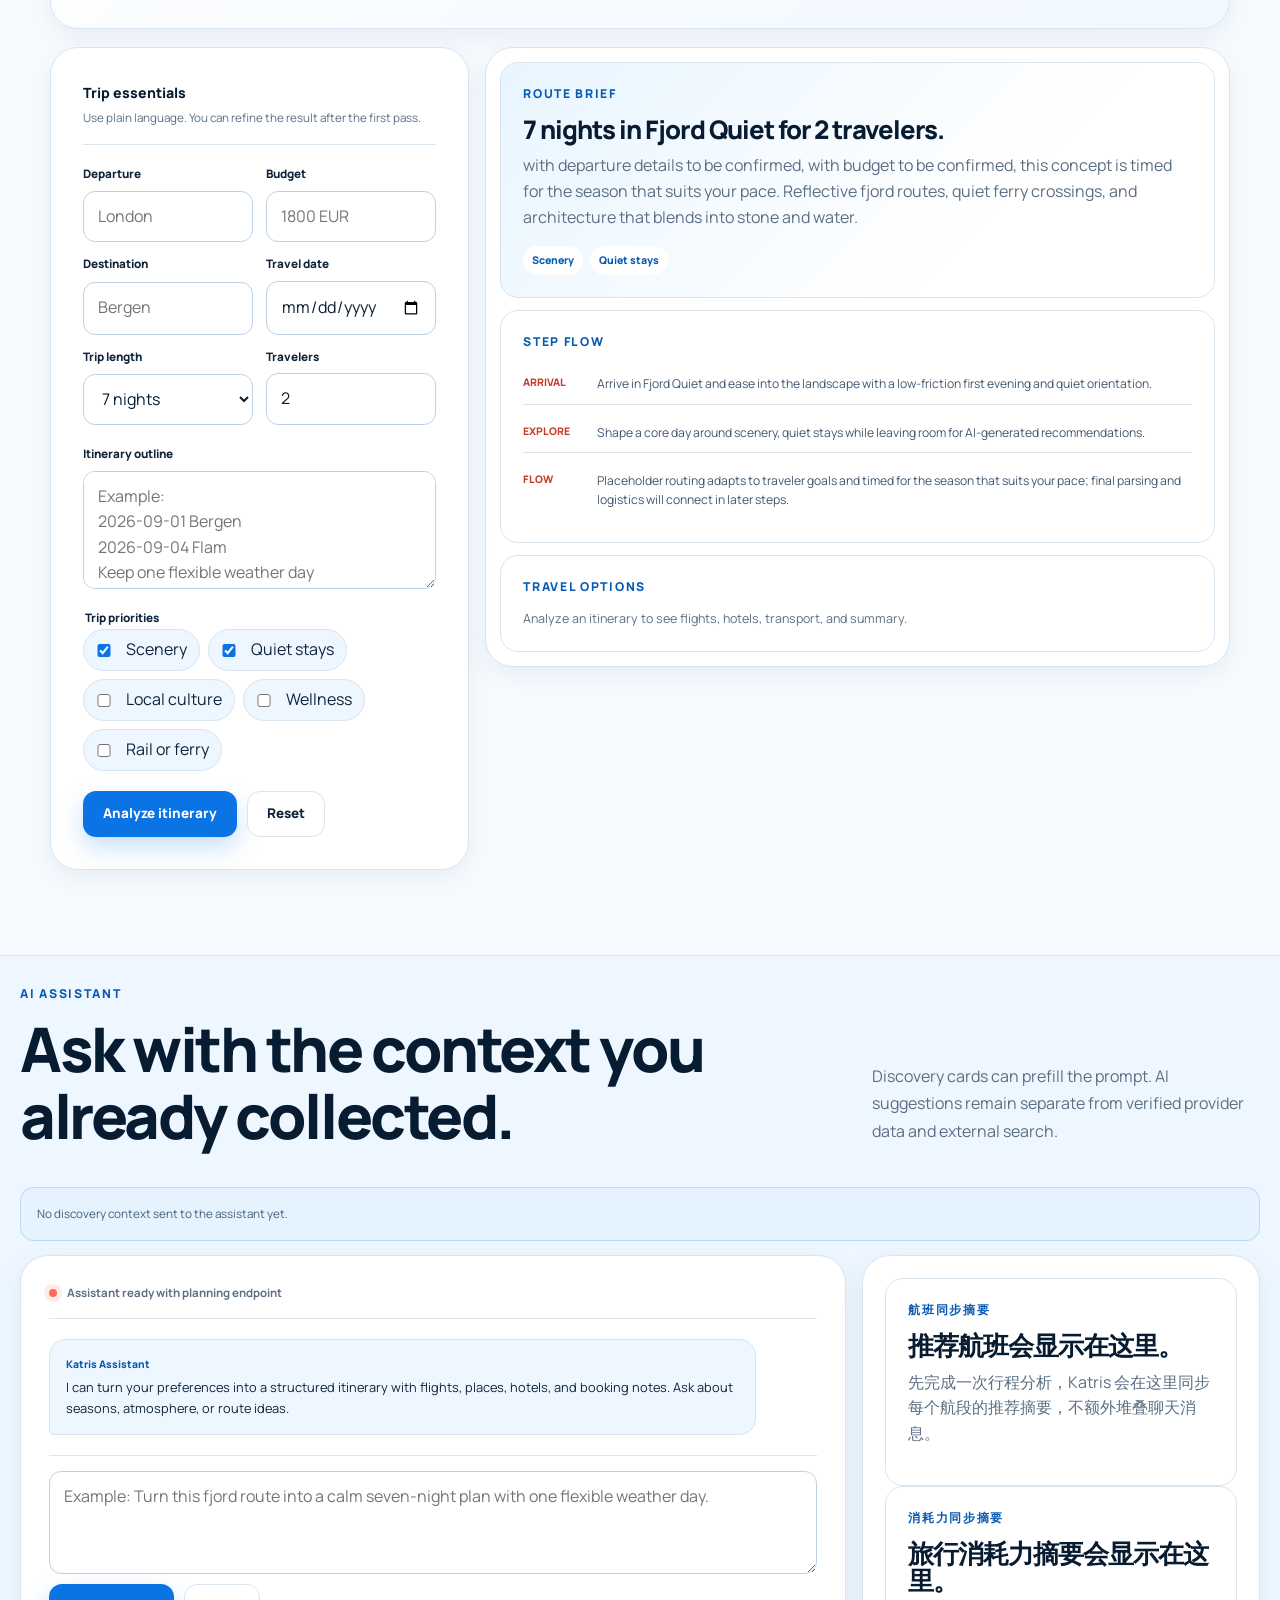
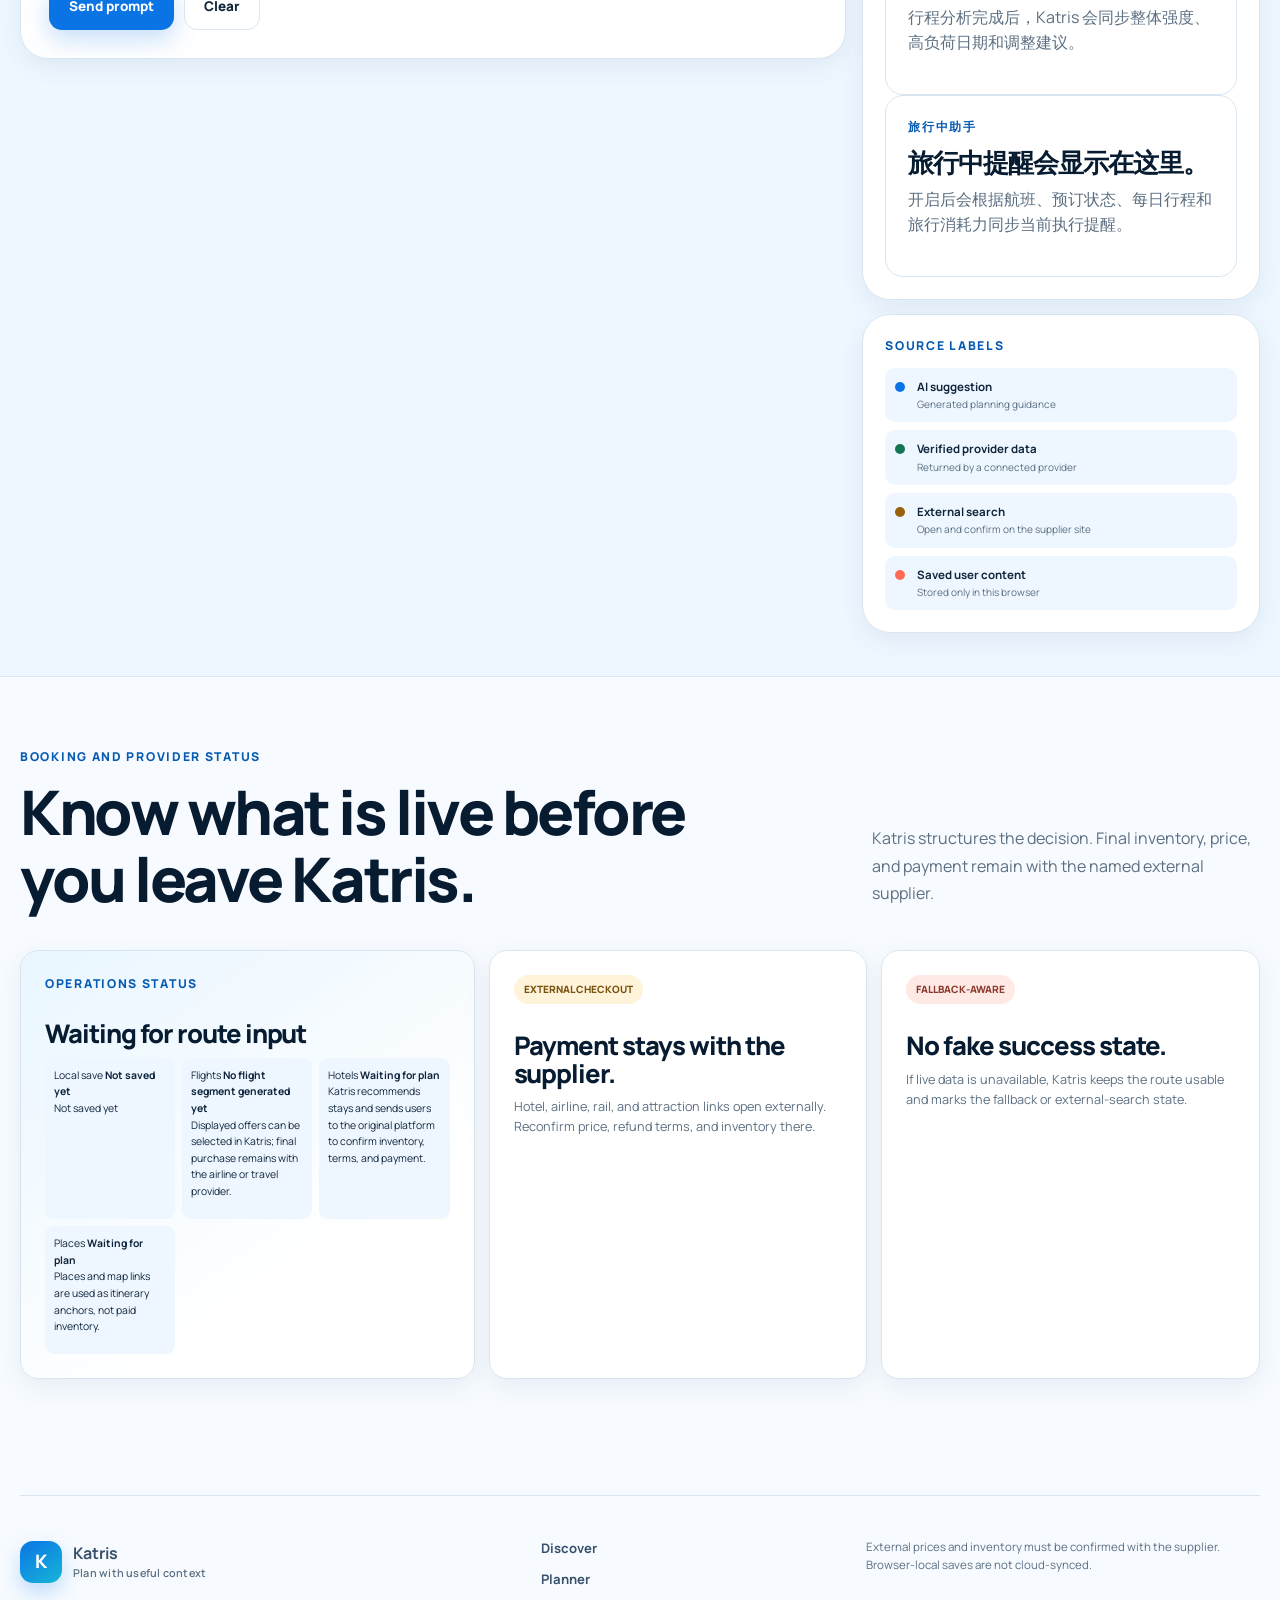
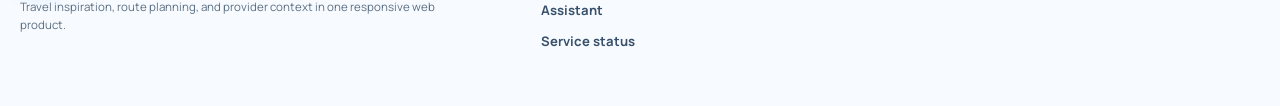
==== commit 97de5f28: "Harden Pure D social journey" ====
--- a/index.html
+++ b/index.html
@@ -1,492 +1,549 @@
-<!DOCTYPE html>
-<html lang="en">
-<head>
-  <meta charset="UTF-8" />
-  <meta name="viewport" content="width=device-width, initial-scale=1.0" />
-  <title>Katris Travel AI | Nordic Escapes</title>
+<!DOCTYPE html>
+<html lang="en">
+<head>
+  <meta charset="UTF-8" />
+  <meta name="viewport" content="width=device-width, initial-scale=1.0" />
+  <meta name="theme-color" content="#f7fbff" />
+  <title>Katris Travel AI | Discover, shape, and book a better trip</title>
   <meta
     name="description"
-    content="Katris turns rough travel ideas into structured, bookable itineraries with route planning, flight context, hotel links, and AI-guided trip design."
+    content="Discover useful travel ideas, save the ones that fit, and turn them into a structured route with planning and provider context in one flow."
   />
-  <link rel="icon" href="data:image/svg+xml,%3Csvg xmlns='http://www.w3.org/2000/svg' viewBox='0 0 64 64'%3E%3Crect width='64' height='64' rx='12' fill='%23193d35'/%3E%3Cpath d='M32 11l5.4 15.6L54 32l-16.6 5.4L32 53l-5.4-15.6L10 32l16.6-5.4L32 11z' fill='%23fffdf7'/%3E%3C/svg%3E" />
+  <link rel="icon" href="data:image/svg+xml,%3Csvg xmlns='http://www.w3.org/2000/svg' viewBox='0 0 64 64'%3E%3Crect width='64' height='64' rx='16' fill='%230b74e5'/%3E%3Ctext x='32' y='43' text-anchor='middle' font-family='Arial' font-size='34' font-weight='700' fill='white'%3EK%3C/text%3E%3C/svg%3E" />
   <link rel="preconnect" href="https://fonts.googleapis.com" />
   <link rel="preconnect" href="https://fonts.gstatic.com" crossorigin />
-  <link href="https://fonts.googleapis.com/css2?family=Inter:wght@500;600;700;800&family=Manrope:wght@500;600;700;800&display=swap" rel="stylesheet" />
+  <link href="https://fonts.googleapis.com/css2?family=Manrope:wght@400;500;600;700;800&amp;display=swap" rel="stylesheet" />
   <link rel="stylesheet" href="style.css" />
 </head>
-<body class="has-lumora-home" data-katris-view="home">
+<body>
   <svg class="liquid-glass-svg" aria-hidden="true" focusable="false">
     <filter id="liquid-glass-filter" x="-20%" y="-20%" width="140%" height="140%">
       <feTurbulence type="fractalNoise" baseFrequency="0.012 0.028" numOctaves="2" seed="7" result="liquidNoise" />
       <feGaussianBlur in="liquidNoise" stdDeviation="1.8" result="softNoise" />
-      <feDisplacementMap in="SourceGraphic" in2="softNoise" scale="18" xChannelSelector="R" yChannelSelector="G" result="refracted" />
-      <feColorMatrix
-        in="refracted"
-        type="matrix"
-        values="1 0 0 0 0.02  0 1 0 0 0.025  0 0 1 0 0.04  0 0 0 0.92 0"
-        result="edgeTint"
-      />
+      <feDisplacementMap in="SourceGraphic" in2="softNoise" scale="10" xChannelSelector="R" yChannelSelector="G" result="refracted" />
+      <feColorMatrix in="refracted" type="matrix" values="1 0 0 0 0.02  0 1 0 0 0.025  0 0 1 0 0.04  0 0 0 0.92 0" result="edgeTint" />
       <feBlend in="SourceGraphic" in2="edgeTint" mode="screen" />
     </filter>
   </svg>
-  <div class="page-shell">
-    <header class="site-header">
-      <a class="brand" href="?view=home" data-katris-view-link="home" aria-label="Katris Travel AI home">
-        <span class="brand-mark" aria-hidden="true">✦</span>
-        <span class="brand-copy">
-          <strong>Katris Travel AI</strong>
-          <span>Routes, stays, days, and booking context</span>
-        </span>
-      </a>
-
-      <nav class="site-nav" aria-label="Primary navigation">
-        <a href="#destinations">Destinations</a>
-        <a href="?view=plan" data-katris-view-link="plan">Plan</a>
-        <a href="?view=trip" data-katris-view-link="trip">Assistant</a>
-      </nav>
-
-      <button class="nav-cta" type="button" data-katris-view-link="plan">Start planning</button>
-    </header>
-    <main id="top">
-      <section class="hero-section lumora-hero" id="overview" data-hero-scene="0" data-katris-view-surface="home">
-        <div class="hero-video-stack" aria-hidden="true">
-          <video
-            class="hero-video is-active"
-            data-hero-video="0"
-            src="https://d8j0ntlcm91z4.cloudfront.net/user_38xzZboKViGWJOttwIXH07lWA1P/hf_20260702_081127_0992a171-d3c6-4978-8213-0ec5df8b6d63.mp4"
-            autoplay
-            muted
-            loop
-            playsinline
-          ></video>
-          <video
-            class="hero-video"
-            data-hero-video="1"
-            src="https://d8j0ntlcm91z4.cloudfront.net/user_38xzZboKViGWJOttwIXH07lWA1P/hf_20260702_092026_dd05b805-ea0f-40b2-8c52-332b88502592.mp4"
-            autoplay
-            muted
-            loop
-            playsinline
-          ></video>
-          <video
-            class="hero-video"
-            data-hero-video="2"
-            src="https://d8j0ntlcm91z4.cloudfront.net/user_38xzZboKViGWJOttwIXH07lWA1P/hf_20260702_081042_df7202bf-bd80-4b2b-bbc6-1f09ba2870e9.mp4"
-            autoplay
-            muted
-            loop
-            playsinline
-          ></video>
-          <video
-            class="hero-video"
-            data-hero-video="3"
-            src="https://d8j0ntlcm91z4.cloudfront.net/user_38xzZboKViGWJOttwIXH07lWA1P/hf_20260702_080959_4cac5234-3573-464e-a5b7-76b94b8a7d61.mp4"
-            autoplay
-            muted
-            loop
-            playsinline
-          ></video>
-        </div>
-
-        <div class="lumora-overlay" aria-hidden="true"></div>
-
-        <div class="lumora-hero-content">
-          <nav class="lumora-nav" aria-label="Homepage sections">
-            <a class="lumora-wordmark" href="?view=home" data-katris-view-link="home">KT MG · Katris Travel AI</a>
-            <div class="lumora-nav-links liquid-ui">
-              <a href="?view=plan" class="lumora-pill-cta" data-katris-view-link="plan">Start</a>
+
+  <a class="skip-link" href="#overview">Skip to content</a>
+
+  <header class="site-header" data-header>
+    <a class="brand" href="#top" aria-label="Katris Travel AI home">
+      <span class="brand-mark" aria-hidden="true">K</span>
+      <span class="brand-copy">
+        <strong>Katris</strong>
+        <span>Social journey planner</span>
+      </span>
+    </a>
+
+    <nav class="site-nav" aria-label="Primary navigation">
+      <a href="#discover">Discover</a>
+      <a href="#destinations">Destinations</a>
+      <a href="#community">Community</a>
+      <a href="#saved">Saved</a>
+      <a href="#planner">Plan</a>
+      <a href="#assistant">Assistant</a>
+    </nav>
+
+    <button class="nav-cta" type="button" data-scroll-target="#planner">Start planning</button>
+  </header>
+
+  <main id="top">
+    <section class="hero-section" id="overview" aria-labelledby="hero-title">
+      <div class="hero-copy">
+        <p class="eyebrow"><span class="signal-dot" aria-hidden="true"></span>Ideas become routes here</p>
+        <h1 id="hero-title">Find a trip worth saving. Shape it without leaving the flow.</h1>
+        <p class="hero-text">
+          Discover useful routes, real travel cautions, and licensed short videos. Save the pieces that fit,
+          then carry them straight into one calm planning workspace.
+        </p>
+
+        <div class="hero-actions">
+          <button class="primary-button" type="button" data-scroll-target="#planner">Build my trip</button>
+          <button class="secondary-button" type="button" data-scroll-target="#destinations">View ready templates</button>
+        </div>
+
+        <dl class="hero-stats">
+          <div><dt>Finite</dt><dd>curated discovery, not an endless feed</dd></div>
+          <div><dt>Connected</dt><dd>every useful card can enter your plan</dd></div>
+          <div><dt>Clear</dt><dd>AI, provider, and external data stay labeled</dd></div>
+        </dl>
+      </div>
+
+      <div class="hero-panel" role="group" aria-label="Travel discovery preview">
+        <article class="hero-story hero-story--primary">
+          <img
+            src="https://images.unsplash.com/photo-1500534623283-312aade485b7?auto=format&amp;fit=crop&amp;w=1200&amp;q=88"
+            alt="A quiet Nordic fjord between steep green mountains"
+            width="900"
+            height="1200"
+            fetchpriority="high"
+          />
+          <div class="story-overlay">
+            <span>Route remix · Norway</span>
+            <strong>Seven nights by rail and ferry</strong>
+            <button type="button" data-hero-route="fjord">Use this direction</button>
+          </div>
+        </article>
+
+        <article class="hero-story hero-story--side">
+          <img
+            src="https://images.unsplash.com/photo-1513622470522-26c3c8a854bc?auto=format&amp;fit=crop&amp;w=900&amp;q=86"
+            alt="Colorful Copenhagen harbor buildings beside calm water"
+            width="900"
+            height="640"
+            fetchpriority="high"
+          />
+          <div class="story-overlay compact">
+            <span>Creator-style guide</span>
+            <strong>Copenhagen at a slower pace</strong>
+          </div>
+        </article>
+
+        <aside class="hero-signal hero-signal--top" aria-label="Seasonal travel signal">
+          <span>Seasonal signal</span>
+          <strong>Ferry timetables change after summer</strong>
+        </aside>
+        <aside class="hero-signal hero-signal--bottom" aria-label="Saved route preview">
+          <span>Saved route</span>
+          <strong>Stockholm + one island day</strong>
+        </aside>
+      </div>
+    </section>
+
+    <section class="social-proof-strip" aria-label="How Katris connects discovery to planning">
+      <p>One travel flow</p>
+      <ol>
+        <li><span>01</span>Discover</li>
+        <li><span>02</span>Save context</li>
+        <li><span>03</span>Build the route</li>
+        <li><span>04</span>Check providers</li>
+      </ol>
+    </section>
+
+    <section class="feature-section discover-section" id="discover" aria-labelledby="discover-title">
+      <div class="feature-heading">
+        <div>
+          <p class="eyebrow">Curated discovery</p>
+          <h2 id="discover-title">Useful ideas, with a next move.</h2>
+        </div>
+        <p>Six finite directions. Filter by mood, save what fits, or send a card into your planner or assistant.</p>
+      </div>
+
+      <div class="feature-toolbar" role="group" aria-label="Filter discovery routes">
+        <div class="feature-filters">
+          <button class="is-active" type="button" data-filter="all" aria-pressed="true">All routes</button>
+          <button type="button" data-filter="nature" aria-pressed="false">Nature</button>
+          <button type="button" data-filter="city" aria-pressed="false">City</button>
+          <button type="button" data-filter="winter" aria-pressed="false">Winter</button>
+        </div>
+        <span id="discovery-count" class="result-count" aria-live="polite"></span>
+      </div>
+
+      <div class="discovery-grid" id="discovery-grid" aria-live="polite" aria-busy="false"></div>
+      <div class="module-state" id="discovery-state" hidden role="status"></div>
+    </section>
+
+    <section class="feature-section video-section" id="guides" aria-labelledby="video-title">
+      <div class="feature-heading">
+        <div>
+          <p class="eyebrow">Short-video travel stream</p>
+          <h2 id="video-title">Watch one detail. Use it in the trip.</h2>
+        </div>
+        <p>Licensed Pexels clips stay muted until you choose to play. Only one video can play at a time.</p>
+      </div>
+
+      <div class="feature-toolbar" role="group" aria-label="Filter travel videos">
+        <div class="feature-filters video-filters">
+          <button class="is-active" type="button" data-video-filter="all" aria-pressed="true">All topics</button>
+          <button type="button" data-video-filter="nature" aria-pressed="false">Nature</button>
+          <button type="button" data-video-filter="city" aria-pressed="false">City</button>
+          <button type="button" data-video-filter="water" aria-pressed="false">Water routes</button>
+        </div>
+        <p class="source-note">Source attribution appears on every clip.</p>
+      </div>
+
+      <div class="video-stream" id="guidance-grid" aria-live="polite"></div>
+      <div class="module-state" id="video-state" hidden role="status"></div>
+    </section>
+
+    <section class="destinations-section" id="destinations" aria-labelledby="routes-title">
+      <div class="section-heading">
+        <div>
+          <p class="eyebrow">Ready-made directions</p>
+          <h2 id="routes-title">Start with a route that already has a point of view.</h2>
+        </div>
+        <p>Switch destination cards to update the original route template. The same destination logic remains in charge.</p>
+      </div>
+
+      <div class="destination-grid" role="group" aria-label="Destination moods">
+        <button class="destination-card is-active" type="button" data-region="fjord" aria-pressed="true">
+          <span class="destination-visual">
+            <img
+              src="https://images.unsplash.com/photo-1500534623283-312aade485b7?auto=format&amp;fit=crop&amp;w=900&amp;q=84"
+              alt=""
+              width="900"
+              height="720"
+              loading="lazy"
+            />
+          </span>
+          <span class="destination-copy"><span class="route-country">Norway</span><strong>Fjord Quiet</strong><span>7 nights · rail + ferry · slow scenery</span></span>
+        </button>
+
+        <button class="destination-card" type="button" data-region="forest" aria-pressed="false">
+          <span class="destination-visual">
+            <img
+              src="https://images.unsplash.com/photo-1509356843151-3e7d96241e11?auto=format&amp;fit=crop&amp;w=900&amp;q=84"
+              alt=""
+              width="900"
+              height="720"
+              loading="lazy"
+            />
+          </span>
+          <span class="destination-copy"><span class="route-country">Sweden</span><strong>Forest + City</strong><span>5 nights · design + one island day</span></span>
+        </button>
+
+        <button class="destination-card" type="button" data-region="coast" aria-pressed="false">
+          <span class="destination-visual">
+            <img
+              src="https://images.unsplash.com/photo-1513622470522-26c3c8a854bc?auto=format&amp;fit=crop&amp;w=900&amp;q=84"
+              alt=""
+              width="900"
+              height="720"
+              loading="lazy"
+            />
+          </span>
+          <span class="destination-copy"><span class="route-country">Denmark</span><strong>Coastal Simplicity</strong><span>5 nights · bike + galleries + coast</span></span>
+        </button>
+
+        <button class="destination-card" type="button" data-region="aurora" aria-pressed="false">
+          <span class="destination-visual">
+            <img
+              src="https://images.unsplash.com/photo-1483347756197-71ef80e95f73?auto=format&amp;fit=crop&amp;w=900&amp;q=84"
+              alt=""
+              width="900"
+              height="720"
+              loading="lazy"
+            />
+          </span>
+          <span class="destination-copy"><span class="route-country">Finland</span><strong>Aurora Rhythm</strong><span>7 nights · cabin + winter recovery</span></span>
+        </button>
+      </div>
+
+      <article class="destination-template" id="destination-template" aria-live="polite">
+        <div class="template-media" aria-hidden="true"></div>
+        <div class="template-copy">
+          <p class="eyebrow" id="template-kicker">Norway / 7 days</p>
+          <h3 id="template-title">Fjord Quiet: Bergen, Flam, and Aurlandsfjord</h3>
+          <p id="template-summary">A prepared route for travelers who want scenery, slow ferry movement, compact towns, and quiet stays.</p>
+          <dl class="template-meta">
+            <div><dt>Best for</dt><dd id="template-best">scenery, ferry crossings, design cabins</dd></div>
+            <div><dt>Base</dt><dd id="template-base">Bergen + Flam</dd></div>
+            <div><dt>Use next</dt><dd id="template-action">Copy into the planner</dd></div>
+          </dl>
+          <div class="template-days" id="template-days">
+            <article><span>Day 1</span><p>Bergen arrival, Bryggen walk, quiet harbor dinner.</p></article>
+            <article><span>Day 2</span><p>Flam Railway, Aurlandsfjord viewpoint, slow evening by the water.</p></article>
+            <article><span>Day 3</span><p>Ferry movement, cabin check-in, flexible weather buffer.</p></article>
+          </div>
+          <div class="template-actions">
+            <button class="primary-button" type="button" data-template-use>Use in planner</button>
+            <button class="secondary-button" type="button" data-template-remix>Remix route</button>
+            <button class="ghost-button" type="button" data-template-share>Share</button>
+          </div>
+          <p class="inline-status" id="template-status" aria-live="polite"></p>
+        </div>
+      </article>
+    </section>
+
+    <section class="feature-section community-section" id="community" aria-labelledby="community-title">
+      <div class="feature-heading">
+        <div>
+          <p class="eyebrow">Community preview</p>
+          <h2 id="community-title">Traveler notes, without invented popularity.</h2>
+        </div>
+        <p>Editorial examples and your browser-local notes are labeled separately. No fake live users, views, or comments.</p>
+      </div>
+
+      <div class="topic-row" role="group" aria-label="Destination topics">
+        <button type="button" data-community-topic="all" class="is-active" aria-pressed="true">All notes</button>
+        <button type="button" data-community-topic="Norway" aria-pressed="false">Norway</button>
+        <button type="button" data-community-topic="Sweden" aria-pressed="false">Sweden</button>
+        <button type="button" data-community-topic="Denmark" aria-pressed="false">Denmark</button>
+        <button type="button" data-community-topic="Finland" aria-pressed="false">Finland</button>
+      </div>
+
+      <div class="community-layout">
+        <div id="community-list" class="community-list" aria-live="polite"></div>
+        <form id="community-form" class="community-form">
+          <p class="eyebrow">Browser-local note</p>
+          <h3>Record one thing another traveler should know.</h3>
+          <p class="form-helper">This note stays on this device. It is not published online.</p>
+          <label><span>Name</span><input name="name" type="text" maxlength="30" autocomplete="name" required /></label>
+          <label><span>Route</span><select name="route" id="community-route"></select></label>
+          <label><span>Note</span><textarea name="note" maxlength="220" rows="4" required></textarea></label>
+          <button class="secondary-button" type="submit">Save local note</button>
+          <p id="community-status" class="inline-status" aria-live="polite"></p>
+        </form>
+      </div>
+    </section>
+
+    <section class="feature-section saved-section" id="saved" aria-labelledby="saved-title">
+      <div class="feature-heading">
+        <div>
+          <p class="eyebrow">Saved locally</p>
+          <h2 id="saved-title">Your useful pieces, kept together.</h2>
+        </div>
+        <p>Routes, clips, and followed topics live in this browser only. Cloud sync is not claimed or implied.</p>
+      </div>
+
+      <div class="local-only-banner" role="note">
+        <span>Local-only storage</span>
+        <p>Clearing browser data will remove these collections.</p>
+      </div>
+
+      <div class="saved-layout">
+        <section class="saved-panel" aria-labelledby="saved-routes-title">
+          <div class="saved-panel-head"><h3 id="saved-routes-title">Saved trips</h3><span id="saved-route-count">0</span></div>
+          <div id="saved-grid" class="saved-grid"></div>
+        </section>
+        <section class="saved-panel" aria-labelledby="saved-videos-title">
+          <div class="saved-panel-head"><h3 id="saved-videos-title">Saved short videos</h3><span id="saved-video-count">0</span></div>
+          <div id="saved-video-grid" class="saved-grid"></div>
+        </section>
+        <section class="saved-panel saved-panel--topics" aria-labelledby="followed-title">
+          <div class="saved-panel-head"><h3 id="followed-title">Followed topics</h3><span>local</span></div>
+          <div id="followed-topic-list" class="followed-topic-list"></div>
+        </section>
+      </div>
+    </section>
+
+    <section class="planner-section" id="planner" aria-labelledby="planner-title">
+      <div class="section-heading planner-heading">
+        <div>
+          <p class="eyebrow">Planning workspace</p>
+          <h2 id="planner-title">Turn saved context into a route you can act on.</h2>
+        </div>
+        <p>Original planner logic remains central. Discovery context appears here before you generate the itinerary.</p>
+      </div>
+
+      <div class="context-ribbon" id="planner-context" aria-live="polite">
+        <span>No discovery context selected yet.</span>
+      </div>
+
+      <div class="liquid-plan-stage" role="group" aria-label="Travel plan quick controls">
+        <nav class="liquid-glass-nav" aria-label="Travel plan dropdown">
+          <button class="liquid-trigger" type="button" data-liquid-menu-toggle aria-expanded="false" aria-controls="liquid-plan-menu">
+            <span class="liquid-trigger-clone" aria-hidden="true">Travel Plan</span>
+            <span>Travel Plan</span>
+          </button>
+          <div class="liquid-menu" id="liquid-plan-menu" hidden>
+            <button type="button" data-liquid-action="recommended">Recommended path</button>
+            <button type="button" data-liquid-action="saved">Save current trip</button>
+            <button type="button" data-liquid-action="suppliers">Supplier checkout</button>
+            <button type="button" data-liquid-action="monitor">Operations status</button>
+          </div>
+        </nav>
+        <article class="liquid-menu-detail" id="liquid-menu-detail" aria-live="polite">
+          <p class="eyebrow">Quick action</p>
+          <h3>Choose the next planning surface.</h3>
+          <p>Jump to the recommended path, save locally, review external checkout, or inspect provider status.</p>
+        </article>
+      </div>
+
+      <section class="route-board" id="route-board" aria-labelledby="route-board-title">
+        <div class="route-board-head">
+          <div><p class="eyebrow">Current route board</p><h3 id="route-board-title">Keep the decision visible.</h3></div>
+          <p>Discovery source, provider state, priority, fallback, and export status.</p>
+        </div>
+        <div class="route-board-grid" id="route-board-grid"></div>
+        <div class="feature-actions">
+          <button class="secondary-button" type="button" data-open-planner>Open planner</button>
+          <button class="ghost-button" type="button" data-copy-board>Copy route board</button>
+          <button class="ghost-button" type="button" data-clear-board>Clear route board</button>
+        </div>
+        <p id="route-board-status" class="inline-status" aria-live="polite"></p>
+      </section>
+
+      <div class="planner-layout">
+        <form class="planner-form" id="planner-form">
+          <div class="form-intro">
+            <span>Trip essentials</span>
+            <p>Use plain language. You can refine the result after the first pass.</p>
+          </div>
+          <div class="form-grid">
+            <div class="departure-budget-group">
+              <label class="departure-field"><span>Departure</span><input id="from" name="from" type="text" placeholder="London" autocomplete="off" /></label>
+              <label class="budget-field"><span>Budget</span><input id="budget" name="budget" type="text" placeholder="1800 EUR" autocomplete="off" /></label>
             </div>
-          </nav>
-
-          <div class="lumora-center">
-            <div class="katris-brand-imprint" aria-label="Katris brand imprint">
-              <span>KT MG</span>
-              <span>Route Intelligence</span>
-              <span>Supplier-aware travel studio</span>
+            <label><span>Destination</span><input id="to" name="to" type="text" placeholder="Bergen" autocomplete="off" /></label>
+            <label><span>Travel date</span><input id="date" name="date" type="date" /></label>
+            <label>
+              <span>Trip length</span>
+              <select id="tripLength" name="tripLength">
+                <option value="3 nights">3 nights</option>
+                <option value="5 nights">5 nights</option>
+                <option value="7 nights" selected>7 nights</option>
+                <option value="10+ nights">10+ nights</option>
+                <option value="2 weeks">2 weeks</option>
+              </select>
+            </label>
+            <label><span>Travelers</span><input id="people" name="people" type="number" min="1" value="2" /></label>
+          </div>
+
+          <label class="full-width">
+            <span>Itinerary outline</span>
+            <textarea id="notes" name="notes" placeholder="Example:&#10;2026-09-01 Bergen&#10;2026-09-04 Flam&#10;Keep one flexible weather day"></textarea>
+          </label>
+
+          <fieldset class="travel-pillars">
+            <legend>Trip priorities</legend>
+            <label><input type="checkbox" name="pillars" value="Scenery" checked />Scenery</label>
+            <label><input type="checkbox" name="pillars" value="Quiet stays" checked />Quiet stays</label>
+            <label><input type="checkbox" name="pillars" value="Local culture" />Local culture</label>
+            <label><input type="checkbox" name="pillars" value="Wellness" />Wellness</label>
+            <label><input type="checkbox" name="pillars" value="Rail or ferry" />Rail or ferry</label>
+          </fieldset>
+
+          <div class="planner-actions">
+            <button class="primary-button" id="analyze-planner" type="submit">Analyze itinerary</button>
+            <button class="ghost-button" type="button" id="reset-planner">Reset</button>
+          </div>
+          <div id="preference-gate" class="preference-gate" hidden></div>
+        </form>
+
+        <aside class="planner-preview" aria-label="Itinerary preview" aria-live="polite">
+          <div class="preview-card route-brief-card">
+            <p class="eyebrow">Route brief</p>
+            <h3 id="preview-title">A seven-night Nordic reset.</h3>
+            <p id="preview-summary">Build a trip concept to see itinerary structure, travel options, and partner-ready booking paths.</p>
+            <ul id="preview-pillars" class="preview-pillars">
+              <li>Scenery-led routing</li><li>Quiet stays</li><li>AI suggestions</li>
+            </ul>
+          </div>
+
+          <div class="preview-card timeline-card">
+            <p class="eyebrow">Step flow</p>
+            <div id="timeline-output" class="timeline-output">
+              <article><span>Step 1</span><p>Collect route, date, traveler count, and budget.</p></article>
+              <article><span>Step 2</span><p>Generate pacing, stays, places, and transport context.</p></article>
+              <article><span>Step 3</span><p>Compare provider data, external booking links, and final supplier confirmation steps.</p></article>
             </div>
-            <p class="lumora-kicker liquid-ui">AI travel planning with supplier-aware booking paths</p>
-            <h1>Plan a trip without losing the thread.</h1>
-            <p>
-              Katris turns a rough travel idea into a structured route, daily plan, hotel shortlist,
-              flight context, map anchors, and external booking handoff.
-            </p>
-
-            <form class="katris-login-entry liquid-ui" data-home-login-form>
-              <label class="sr-only" for="home-login-email">Email address</label>
-              <input id="home-login-email" name="email" type="email" placeholder="Email address" autocomplete="email" required />
-              <button type="submit">Continue</button>
-            </form>
-          </div>
-
-          <div class="lumora-bottom">
-            <dl class="lumora-stats" aria-label="Katris product status">
-              <div>
-                <dt>Plan</dt>
-                <dd>route, stays, days</dd>
-              </div>
-              <div>
-                <dt>Compare</dt>
-                <dd>flights and hotels</dd>
-              </div>
-              <div>
-                <dt>Handoff</dt>
-                <dd>supplier checkout</dd>
-              </div>
-              <div>
-                <dt>Export</dt>
-                <dd>PDF itinerary</dd>
-              </div>
-            </dl>
-
-            <div class="lumora-video-tabs" aria-label="Homepage scene selector">
-              <button class="is-active" type="button" data-hero-video-tab="0">Golden Hour</button>
-              <button type="button" data-hero-video-tab="1">Still Water</button>
-              <button type="button" data-hero-video-tab="2">Deep Woods</button>
-              <button type="button" data-hero-video-tab="3">Quiet Dawn</button>
+          </div>
+
+          <div class="preview-card analysis-card">
+            <p class="eyebrow">Travel options</p>
+            <div id="analysis-results" class="analysis-results">
+              <p class="analysis-empty">Analyze an itinerary to see flights, hotels, transport, and summary.</p>
             </div>
           </div>
-        </div>
-      </section>
-
-      <section class="inspiration-strip" aria-label="Travel atmosphere highlights" data-katris-view-surface="home">
-        <article>
-          <p class="eyebrow">Landscape</p>
-          <h3>Wide horizons</h3>
-          <p>Large visual storytelling and open breathing room shape the mood before any planning begins.</p>
-        </article>
-        <article>
-          <p class="eyebrow">Interface</p>
-          <h3>Minimal by default</h3>
-          <p>Quiet surfaces, elegant spacing, and understated controls keep attention on the destination.</p>
-        </article>
-        <article>
-          <p class="eyebrow">Journey</p>
-          <h3>Exploration first</h3>
-          <p>Discovery flows from inspiration into planning without feeling transactional or crowded.</p>
-        </article>
-      </section>
-
-      <section class="destinations-section" id="destinations" data-katris-view-surface="home">
-        <div class="section-heading">
-          <p class="eyebrow">Nordic landscapes</p>
-          <h2>Choose a ready-made travel direction.</h2>
-          <p>
-            Each card opens a prepared route template with real places, suggested pacing, and reusable planning
-            prompts. Use it as a starting point, then send it into the planner.
-          </p>
-        </div>
-
-        <div class="destination-grid" role="list" aria-label="Destination moods">
-          <button class="destination-card is-active" type="button" data-region="fjord" aria-pressed="true">
-            <span class="destination-visual fjord" aria-hidden="true"></span>
-            <span class="destination-copy">
-              <span class="eyebrow">Norway</span>
-              <span class="destination-title">Fjord Quiet</span>
-              <span>Steep water inlets, ferry crossings, and design-forward cabins near reflective blue water.</span>
-            </span>
-          </button>
-
-          <button class="destination-card" type="button" data-region="forest" aria-pressed="false">
-            <span class="destination-visual forest" aria-hidden="true"></span>
-            <span class="destination-copy">
-              <span class="eyebrow">Sweden</span>
-              <span class="destination-title">Forest Retreat</span>
-              <span>Pine-lined lakes, sauna rituals, and soft contemporary hospitality nested in woodland calm.</span>
-            </span>
-          </button>
-
-          <button class="destination-card" type="button" data-region="coast" aria-pressed="false">
-            <span class="destination-visual coast" aria-hidden="true"></span>
-            <span class="destination-copy">
-              <span class="eyebrow">Denmark</span>
-              <span class="destination-title">Coastal Simplicity</span>
-              <span>Sea light, cycling towns, gallery stops, and elegant slow days framed by the shoreline.</span>
-            </span>
-          </button>
-
-          <button class="destination-card" type="button" data-region="aurora" aria-pressed="false">
-            <span class="destination-visual aurora" aria-hidden="true"></span>
-            <span class="destination-copy">
-              <span class="eyebrow">Iceland &amp; Lapland</span>
-              <span class="destination-title">Aurora Horizon</span>
-              <span>Volcanic textures, snowy silence, and evening routes designed around the northern sky.</span>
-            </span>
-          </button>
-        </div>
-
-        <article class="destination-template" id="destination-template" aria-live="polite">
-          <div class="template-media" aria-hidden="true"></div>
-          <div class="template-copy">
-            <p class="eyebrow" id="template-kicker">Norway / 7 days</p>
-            <h3 id="template-title">Fjord Quiet: Bergen, Flam, and Aurlandsfjord</h3>
-            <p id="template-summary">
-              A prepared route for travelers who want scenery, slow ferry movement, compact towns, and quiet stays.
-            </p>
-            <dl class="template-meta">
-              <div>
-                <dt>Best for</dt>
-                <dd id="template-best">scenery, ferry crossings, design cabins</dd>
-              </div>
-              <div>
-                <dt>Base</dt>
-                <dd id="template-base">Bergen + Flam</dd>
-              </div>
-              <div>
-                <dt>Use next</dt>
-                <dd id="template-action">Copy into the planner</dd>
-              </div>
-            </dl>
-            <div class="template-days" id="template-days">
-              <article><span>Day 1</span><p>Bergen arrival, Bryggen walk, quiet harbor dinner.</p></article>
-              <article><span>Day 2</span><p>Flam Railway, Aurlandsfjord viewpoint, slow evening by the water.</p></article>
-              <article><span>Day 3</span><p>Ferry movement, cabin check-in, flexible weather buffer.</p></article>
+        </aside>
+      </div>
+    </section>
+
+    <section class="assistant-section" id="assistant" aria-labelledby="assistant-title">
+      <div class="section-heading">
+        <div>
+          <p class="eyebrow">AI assistant</p>
+          <h2 id="assistant-title">Ask with the context you already collected.</h2>
+        </div>
+        <p>Discovery cards can prefill the prompt. AI suggestions remain separate from verified provider data and external search.</p>
+      </div>
+
+      <div class="context-ribbon context-ribbon--assistant" id="assistant-context" aria-live="polite">
+        <span>No discovery context sent to the assistant yet.</span>
+      </div>
+
+      <div class="assistant-layout">
+        <div class="assistant-panel">
+          <div class="assistant-status"><span class="status-dot" aria-hidden="true"></span><p>Assistant ready with planning endpoint</p></div>
+          <div id="assistant-thread" class="assistant-thread" aria-live="polite">
+            <article class="message assistant"><p class="message-label">Katris Assistant</p><p>I can turn your preferences into a structured itinerary. Ask about route pacing, places, stays, or travel warnings.</p></article>
+          </div>
+
+          <div class="assistant-progress" id="assistant-progress" aria-hidden="true">
+            <div class="assistant-progress-head"><span id="assistant-progress-step">Preparing travel plan</span><span>Backup planning enabled</span></div>
+            <div class="assistant-progress-track"><span id="assistant-progress-bar"></span></div>
+          </div>
+
+          <form id="assistant-form" class="assistant-form">
+            <label class="sr-only" for="assistant-input">Ask the travel assistant</label>
+            <textarea id="assistant-input" rows="3" placeholder="Example: Turn this fjord route into a calm seven-night plan with one flexible weather day."></textarea>
+            <div class="assistant-actions">
+              <button class="primary-button" type="submit">Send prompt</button>
+              <button class="ghost-button" type="button" id="clear-assistant">Clear</button>
             </div>
-          </div>
+          </form>
+        </div>
+
+        <aside class="assistant-sidebar" aria-label="Assistant sources and flight summary">
+          <div id="assistant-flight-summary" aria-live="polite"></div>
+          <div class="source-legend">
+            <p class="eyebrow">Source labels</p>
+            <ul>
+              <li><span class="legend-dot ai"></span><strong>AI suggestion</strong><small>Generated planning guidance</small></li>
+              <li><span class="legend-dot provider"></span><strong>Verified provider data</strong><small>Returned by a connected provider</small></li>
+              <li><span class="legend-dot external"></span><strong>External search</strong><small>Open and confirm on the supplier site</small></li>
+              <li><span class="legend-dot local"></span><strong>Saved user content</strong><small>Stored only in this browser</small></li>
+            </ul>
+          </div>
+        </aside>
+      </div>
+    </section>
+
+    <section class="provider-section" id="booking-status" aria-labelledby="provider-title">
+      <div class="section-heading">
+        <div>
+          <p class="eyebrow">Booking and provider status</p>
+          <h2 id="provider-title">Know what is live before you leave Katris.</h2>
+        </div>
+        <p>Katris structures the decision. Final inventory, price, and payment remain with the named external supplier.</p>
+      </div>
+
+      <div class="provider-layout">
+        <article class="ops-monitor-card" id="ops-monitor" aria-live="polite">
+          <span class="status-chip neutral">Waiting</span>
+          <p class="eyebrow">Operations status</p>
+          <h3>Waiting for the first plan.</h3>
+          <p>Provider and local-save status will appear after a trip is generated.</p>
         </article>
-      </section>
-
-      <section class="planner-section" id="planner" data-katris-view-surface="workspace">
-        <div class="section-heading" data-katris-view-surface="plan">
-          <p class="eyebrow">Live planning workspace</p>
-          <h2>Build the trip step by step.</h2>
-          <p>
-            Add the route, budget, dates, and traveler count. Katris then turns the input into a structured plan
-            with transparent data status.
-          </p>
-        </div>
-
-        <div class="liquid-plan-stage" aria-label="Travel plan quick controls" data-katris-view-surface="plan">
-          <div class="liquid-sky-backdrop" aria-hidden="true"></div>
-          <nav class="liquid-glass-nav" aria-label="Travel plan dropdown">
-            <button
-              class="liquid-trigger"
-              type="button"
-              data-liquid-menu-toggle
-              aria-expanded="false"
-              aria-controls="liquid-plan-menu"
-            >
-              <span class="liquid-trigger-clone" aria-hidden="true">Travel Plan</span>
-              <span>Travel Plan</span>
-            </button>
-            <div class="liquid-menu" id="liquid-plan-menu" hidden>
-              <button type="button" data-liquid-action="recommended">Recommended path</button>
-              <button type="button" data-liquid-action="saved">Save current trip</button>
-              <button type="button" data-liquid-action="suppliers">Supplier checkout</button>
-              <button type="button" data-liquid-action="monitor">Operations status</button>
-            </div>
-          </nav>
-          <article class="liquid-menu-detail" id="liquid-menu-detail" aria-live="polite">
-            <p class="eyebrow">Liquid glass control</p>
-            <h3>Choose the next planning surface.</h3>
-            <p>
-              This menu opens real planner actions: jump to the recommended path, save the trip locally,
-              review external hotel payment flow, or inspect provider status before launch.
-            </p>
-          </article>
-        </div>
-
-        <div class="planner-layout">
-          <form class="planner-form" id="planner-form" data-katris-view-surface="plan">
-            <div class="form-grid">
-              <div class="departure-budget-group">
-                <label class="departure-field">
-                  <span>Departure</span>
-                  <input id="from" name="from" placeholder="London" autocomplete="off" />
-                </label>
-                <label class="budget-field">
-                  <span>Budget</span>
-                  <input id="budget" name="budget" placeholder="800 bucks" autocomplete="off" />
-                </label>
-              </div>
-              <label>
-                <span>Destination</span>
-                <input id="to" name="to" placeholder="Frankfurt" autocomplete="off" />
-              </label>
-              <label>
-                <span>Travel date</span>
-                <input id="date" name="date" type="date" />
-              </label>
-              <label>
-                <span>Trip length</span>
-                <select id="tripLength" name="tripLength">
-                  <option value="3 nights">3 nights</option>
-                  <option value="5 nights">5 nights</option>
-                  <option value="7 nights" selected>7 nights</option>
-                  <option value="10+ nights">10+ nights</option>
-                  <option value="2 weeks">2 weeks</option>
-                </select>
-              </label>
-              <label>
-                <span>Travelers</span>
-                <input id="people" name="people" type="number" min="1" value="2" />
-              </label>
-            </div>
-
-            <label class="full-width">
-              <span>Itinerary outline</span>
-              <textarea
-                id="notes"
-                name="notes"
-                placeholder="Example:\n2026-06-01 Paris\n2026-06-04 Rome\n2026-06-07 Stockholm"
-              ></textarea>
-            </label>
-
-            <fieldset class="travel-pillars">
-              <legend>Trip priorities</legend>
-              <label><input type="checkbox" name="pillars" value="Scenery" checked />Scenery</label>
-              <label><input type="checkbox" name="pillars" value="Quiet stays" checked />Quiet stays</label>
-              <label><input type="checkbox" name="pillars" value="Local culture" />Local culture</label>
-              <label><input type="checkbox" name="pillars" value="Wellness" />Wellness</label>
-              <label><input type="checkbox" name="pillars" value="Rail or ferry" />Rail or ferry</label>
-            </fieldset>
-
-            <div class="planner-actions">
-              <button class="primary-button" id="analyze-planner" type="submit">Analyze itinerary</button>
-              <button class="ghost-button" type="button" id="reset-planner">Reset</button>
-            </div>
-
-            <div id="preference-gate" class="preference-gate" hidden></div>
-          </form>
-
-          <aside class="planner-preview" aria-live="polite" data-katris-view-surface="trip">
-            <div class="preview-card route-brief-card">
-              <p class="eyebrow">Route brief</p>
-              <h3 id="preview-title">A seven-night Nordic reset.</h3>
-              <p id="preview-summary">
-                Build a trip concept to see itinerary structure, travel options, and partner-ready booking paths.
-              </p>
-              <ul id="preview-pillars" class="preview-pillars">
-                <li>Scenery-led routing</li>
-                <li>Quiet stays</li>
-                <li>AI suggestions</li>
-              </ul>
-            </div>
-
-            <div class="planner-motion-card" aria-hidden="true">
-              <span></span>
-            </div>
-
-            <div class="preview-card timeline-card">
-              <p class="eyebrow">Step flow</p>
-              <div id="timeline-output" class="timeline-output">
-                <article>
-                  <span>Step 1</span>
-                  <p>Collect route, date, traveler count, and budget.</p>
-                </article>
-                <article>
-                  <span>Step 2</span>
-                  <p>Generate pacing, stays, places, and transport context.</p>
-                </article>
-                <article>
-                  <span>Step 3</span>
-                  <p>Compare provider data, external booking links, and final supplier confirmation steps.</p>
-                </article>
-              </div>
-            </div>
-
-            <div class="preview-card analysis-card">
-              <p class="eyebrow">Travel options</p>
-              <div id="analysis-results" class="analysis-results">
-                <p class="analysis-empty">Analyze an itinerary to see flights, hotels, transport, and summary.</p>
-              </div>
-            </div>
-
-            <div class="preview-card ops-monitor-card" id="ops-monitor" aria-live="polite">
-              <p class="eyebrow">Operations status</p>
-              <h3>Waiting for the first plan.</h3>
-              <p>Provider and local-save status will appear after a trip is generated.</p>
-            </div>
-          </aside>
-        </div>
-      </section>
-
-      <section class="assistant-section" id="assistant" data-katris-view-surface="trip">
-        <div class="section-heading compact">
-          <p class="eyebrow">AI assistant</p>
-          <h2>Generate a structured travel plan.</h2>
-          <p>
-            Use a short message like "Chicago to Manchester, 800 EUR, 2 weeks, 1 person." The result is rendered
-            as cards with route, hotels, places, flights, and PDF export.
-          </p>
-        </div>
-
-        <div class="assistant-layout">
-          <div class="assistant-panel">
-            <div class="assistant-status">
-              <span class="status-dot" aria-hidden="true"></span>
-              <p>Assistant ready with planning endpoint</p>
-            </div>
-
-            <div id="assistant-thread" class="assistant-thread" aria-live="polite">
-              <article class="message assistant">
-                <p class="message-label">Katris Assistant</p>
-                <p>
-                  I can turn your preferences into a structured itinerary. Ask about seasons,
-                  atmosphere, or route ideas.
-                </p>
-              </article>
-            </div>
-
-            <div class="assistant-progress" id="assistant-progress" aria-hidden="true">
-              <div class="assistant-progress-head">
-                <span id="assistant-progress-step">Preparing travel plan</span>
-                <span>Backup planning enabled</span>
-              </div>
-              <div class="assistant-progress-track">
-                <span id="assistant-progress-bar"></span>
-              </div>
-            </div>
-
-            <form id="assistant-form" class="assistant-form">
-              <label class="sr-only" for="assistant-input">Ask the travel assistant</label>
-              <textarea
-                id="assistant-input"
-                rows="3"
-                placeholder="Example: I want a quiet 7-night trip with fjords, scenic trains, and warm design hotels."
-              ></textarea>
-              <div class="assistant-actions">
-                <button class="primary-button" type="submit">Send prompt</button>
-                <button class="ghost-button" type="button" id="clear-assistant">Clear</button>
-              </div>
-            </form>
-          </div>
-
-          <aside class="assistant-sidebar">
-            <div id="assistant-flight-summary" aria-live="polite"></div>
-            <div class="preview-card">
-              <p class="eyebrow">Nordic winter notes</p>
-              <h3>Real places to anchor a route.</h3>
-              <ul class="hook-list destination-notes">
-                <li>
-                  <strong>Levi, Finland</strong>
-                  <span>
-                    Finland's Lapland ski village pairs fell skiing with sauna culture, reindeer routes, and quiet Arctic evenings.
-                    <em>Address: Hissitie 8, 99130 Levi, Finland.</em>
-                  </span>
-                </li>
-                <li>
-                  <strong>Trysil, Norway</strong>
-                  <span>
-                    Norway's large family-friendly ski area is shaped around mountain cabins, groomed forest pistes, and relaxed after-ski.
-                    <em>Address: Velkomstvegen 10, 2420 Trysil, Norway.</em>
-                  </span>
-                </li>
-                <li>
-                  <strong>Ruka, Finland</strong>
-                  <span>
-                    A Kuusamo fell resort known for long winter light, ski-jump heritage, snowy spruce forests, and Finnish sauna rituals.
-                    <em>Address: Rukatunturintie 9, 93830 Rukatunturi, Finland.</em>
-                  </span>
-                </li>
-              </ul>
-            </div>
-          </aside>
-        </div>
-      </section>
-    </main>
-  </div>
-
-  <script src="https://cdnjs.cloudflare.com/ajax/libs/gsap/3.12.5/gsap.min.js" defer></script>
+        <article class="provider-card">
+          <span class="status-chip external">External checkout</span>
+          <h3>Payment stays with the supplier.</h3>
+          <p>Hotel, airline, rail, and attraction links open externally. Reconfirm price, refund terms, and inventory there.</p>
+        </article>
+        <article class="provider-card">
+          <span class="status-chip fallback">Fallback-aware</span>
+          <h3>No fake success state.</h3>
+          <p>If live data is unavailable, Katris keeps the route usable and marks the fallback or external-search state.</p>
+        </article>
+      </div>
+    </section>
+  </main>
+
+  <footer class="site-footer">
+    <div>
+      <a class="brand footer-brand" href="#top" aria-label="Katris Travel AI home"><span class="brand-mark" aria-hidden="true">K</span><span class="brand-copy"><strong>Katris</strong><span>Plan with useful context</span></span></a>
+      <p>Travel inspiration, route planning, and provider context in one responsive web product.</p>
+    </div>
+    <nav aria-label="Footer navigation">
+      <a href="#discover">Discover</a><a href="#planner">Planner</a><a href="#assistant">Assistant</a><a href="#booking-status">Service status</a>
+    </nav>
+    <p class="footer-note">External prices and inventory must be confirmed with the supplier. Browser-local saves are not cloud-synced.</p>
+  </footer>
+
+  <nav class="mobile-nav" aria-label="Mobile navigation">
+    <a href="#discover"><span>Discover</span></a>
+    <a href="#saved"><span>Saved</span></a>
+    <a class="mobile-nav-primary" href="#planner"><span>Plan</span></a>
+    <a href="#assistant"><span>Assistant</span></a>
+  </nav>
+
+  <div class="toast" id="social-toast" role="status" aria-live="polite" aria-atomic="true" hidden></div>
+
   <script src="script.js" defer></script>
+  <script src="features.js" defer></script>
+  <script src="hero-gsap.js" defer></script>
 </body>
 </html>
--- a/style.css
+++ b/style.css
@@ -1,72 +1,76 @@
 :root {
-  --bg: #dce9e8;
-  --paper: #f4efe6;
-  --paper-2: #e8f0ee;
-  --ink: #202a38;
-  --muted: #5f6d7a;
-  --line: rgba(32, 42, 56, 0.15);
-  --line-strong: rgba(32, 42, 56, 0.28);
-  --forest: #4f7985;
-  --forest-2: #6f9eaa;
-  --sky: #bddae2;
-  --clay: #c96f52;
-  --claude-ochre: #cf7c44;
-  --claude-ochre-2: #e0a35f;
-  --claude-cream: #fff4e6;
-  --gold: #c89a55;
-  --mist: rgba(244, 239, 230, 0.86);
-  --shadow: 0 18px 54px rgba(32, 42, 56, 0.13);
-  --shadow-soft: 0 10px 28px rgba(32, 42, 56, 0.09);
-  --radius: 8px;
-  --content-width: min(1240px, calc(100vw - 44px));
-  --serif: "Manrope", "Inter", ui-sans-serif, system-ui, -apple-system, BlinkMacSystemFont, "Segoe UI", sans-serif;
-  --sans: "Manrope", "Inter", ui-sans-serif, system-ui, -apple-system, BlinkMacSystemFont, "Segoe UI", sans-serif;
-  --display: "Manrope", "Inter", ui-sans-serif, system-ui, -apple-system, BlinkMacSystemFont, "Segoe UI", sans-serif;
-}
-
-* {
+  color-scheme: light;
+  --font-sans: "Manrope", system-ui, -apple-system, BlinkMacSystemFont, "Segoe UI", sans-serif;
+  --page: #f7fbff;
+  --surface: #ffffff;
+  --surface-soft: #eef7ff;
+  --surface-blue: #e5f3ff;
+  --surface-coral: #fff0eb;
+  --ink: #10253b;
+  --ink-strong: #071b31;
+  --muted: #5c6f82;
+  --line: #d8e5f0;
+  --line-strong: #bfd2e3;
+  --blue: #0b74e5;
+  --blue-dark: #075ab1;
+  --cyan: #16b6d8;
+  --coral: #ff6b55;
+  --coral-dark: #c43e2c;
+  --green: #147454;
+  --amber: #9a610c;
+  --red: #c84545;
+  --shadow-sm: 0 8px 24px rgba(32, 76, 116, 0.08);
+  --shadow-md: 0 18px 48px rgba(32, 76, 116, 0.12);
+  --shadow-lg: 0 28px 80px rgba(21, 66, 108, 0.16);
+  --radius-sm: 12px;
+  --radius-md: 18px;
+  --radius-lg: 28px;
+  --radius-xl: 38px;
+  --max-width: 1240px;
+  --header-height: 76px;
+  --section-space: clamp(76px, 9vw, 128px);
+}
+
+*,
+*::before,
+*::after {
   box-sizing: border-box;
 }
 
 html {
   scroll-behavior: smooth;
-  scroll-padding-top: 104px;
+  scroll-padding-top: calc(var(--header-height) + 20px);
 }
 
 body {
-  min-height: 100vh;
   margin: 0;
+  min-width: 320px;
+  overflow-x: hidden;
+  background:
+    radial-gradient(circle at 8% 3%, rgba(22, 182, 216, 0.09), transparent 28rem),
+    radial-gradient(circle at 93% 18%, rgba(11, 116, 229, 0.07), transparent 34rem),
+    var(--page);
   color: var(--ink);
-  font-family: var(--sans);
-  background:
-    linear-gradient(90deg, rgba(32, 42, 56, 0.05) 1px, transparent 1px),
-    linear-gradient(180deg, #c8e0e3 0%, #f3efe6 50%, #ebcbb1 100%);
-  background-size: 72px 72px, auto;
+  font-family: var(--font-sans);
+  font-size: 16px;
+  line-height: 1.6;
+  text-rendering: optimizeLegibility;
+  -webkit-font-smoothing: antialiased;
 }
 
 body::before {
-  content: "";
-  position: fixed;
-  inset: 0;
-  z-index: -2;
-  background:
-    linear-gradient(180deg, rgba(232, 243, 244, 0.68), rgba(243, 231, 215, 0.9)),
-    url("https://images.unsplash.com/photo-1500530855697-b586d89ba3ee?auto=format&fit=crop&w=2200&q=82") center / cover;
-  opacity: 0.5;
-}
-
-body::after {
-  content: "";
   position: fixed;
   inset: 0;
   z-index: -1;
   pointer-events: none;
-  background:
-    linear-gradient(90deg, rgba(50, 89, 106, 0.1), transparent 18%, transparent 82%, rgba(201, 111, 82, 0.1)),
-    linear-gradient(180deg, rgba(235, 245, 244, 0.76), transparent 46%, rgba(246, 225, 205, 0.7));
-}
-
-img {
+  content: "";
+  background-image: linear-gradient(rgba(16, 37, 59, 0.025) 1px, transparent 1px), linear-gradient(90deg, rgba(16, 37, 59, 0.025) 1px, transparent 1px);
+  background-size: 48px 48px;
+  mask-image: linear-gradient(to bottom, rgba(0, 0, 0, 0.45), transparent 46%);
+}
+
+img,
+video {
   display: block;
   max-width: 100%;
 }
@@ -78,2744 +82,80 @@
   font: inherit;
 }
 
+button,
+a {
+  -webkit-tap-highlight-color: transparent;
+}
+
 button {
-  cursor: pointer;
-}
-
-button,
-a,
-input,
-select,
-textarea {
-  -webkit-tap-highlight-color: transparent;
-}
-
-.liquid-glass-svg {
-  position: absolute;
-  width: 0;
-  height: 0;
-  overflow: hidden;
-}
-
-:focus-visible {
-  outline: 3px solid rgba(166, 97, 63, 0.32);
-  outline-offset: 3px;
-}
-
-.page-shell {
-  width: 100%;
-  margin: 0 auto;
-  padding: 0 0 64px;
-}
-
-.site-header {
-  position: fixed;
-  top: 16px;
-  left: 50%;
-  z-index: 30;
-  width: var(--content-width);
-  transform: translateX(-50%);
-  display: grid;
-  grid-template-columns: minmax(220px, 1fr) auto auto;
-  align-items: center;
-  gap: 18px;
-  min-height: 68px;
-  padding: 12px 14px 12px 18px;
-  border: 1px solid var(--line);
-  border-radius: var(--radius);
-  background: rgba(255, 253, 247, 0.9);
-  box-shadow: var(--shadow-soft);
-  backdrop-filter: blur(18px);
-}
-
-body.has-lumora-home .site-header {
-  display: none;
-}
-
-.brand {
-  display: inline-flex;
-  align-items: center;
-  min-width: 0;
-  gap: 12px;
+  min-height: 44px;
+}
+
+a {
   color: inherit;
-  text-decoration: none;
-}
-
-.brand-mark {
-  display: grid;
-  place-items: center;
-  width: 38px;
-  height: 38px;
-  border: 1px solid var(--line);
-  border-radius: 50%;
-  background: linear-gradient(145deg, var(--claude-ochre), var(--claude-ochre-2));
-  color: var(--claude-cream);
-  font-size: 0.9rem;
-}
-
-.brand-copy {
-  display: grid;
-  min-width: 0;
-  gap: 2px;
-}
-
-.brand-copy strong {
-  font-family: var(--display);
-  font-size: 0.98rem;
-  letter-spacing: -0.01em;
-  color: var(--claude-ochre);
-}
-
-.brand-copy span {
-  overflow: hidden;
-  color: var(--muted);
-  font-size: 0.76rem;
-  text-overflow: ellipsis;
-  white-space: nowrap;
-}
-
-.site-nav {
-  display: inline-flex;
-  align-items: center;
-  gap: 2px;
-  padding: 4px;
-  border: 1px solid var(--line);
-  border-radius: var(--radius);
-  background: rgba(248, 245, 237, 0.74);
-}
-
-.site-nav a,
-.nav-cta,
-.primary-button,
-.secondary-button,
-.ghost-button {
-  min-height: 38px;
-  border-radius: var(--radius);
-  font-family: var(--display);
-  font-weight: 800;
-  letter-spacing: 0;
-  text-decoration: none;
-  transition: transform 180ms ease, background-color 180ms ease, border-color 180ms ease, color 180ms ease;
-}
-
-.site-nav a {
-  display: inline-flex;
-  align-items: center;
-  padding: 0 13px;
-  color: var(--muted);
-  font-size: 0.84rem;
-}
-
-.site-nav a:hover,
-.site-nav a:focus-visible {
-  color: var(--ink);
-  background: var(--paper);
-}
-
-.nav-cta,
-.primary-button {
-  border: 1px solid rgba(196, 111, 50, 0.72);
-  background: linear-gradient(180deg, var(--claude-ochre-2), var(--claude-ochre));
-  color: #fff8ee;
-  box-shadow: 0 10px 20px rgba(196, 111, 50, 0.2);
-}
-
-.nav-cta {
-  padding: 0 18px;
-}
-
-.primary-button {
-  padding: 0 16px;
-}
-
-.secondary-button,
-.ghost-button {
-  border: 1px solid var(--line);
-  background: rgba(255, 253, 247, 0.82);
-  color: var(--ink);
-}
-
-.secondary-button {
-  padding: 0 16px;
-}
-
-.ghost-button {
-  padding: 0 14px;
-}
-
-.nav-cta:hover,
-.primary-button:hover,
-.secondary-button:hover,
-.ghost-button:hover,
-.nav-cta:focus-visible,
-.primary-button:focus-visible,
-.secondary-button:focus-visible,
-.ghost-button:focus-visible {
-  transform: translateY(-1px);
-  border-color: var(--claude-ochre);
-}
-
-.primary-button:disabled,
-.ghost-button:disabled,
-.secondary-button:disabled {
-  cursor: not-allowed;
-  opacity: 0.62;
-  transform: none;
-}
-
-main {
-  display: grid;
-  gap: 28px;
-  margin-top: 0;
-  scroll-snap-type: none;
-}
-
-.hero-section,
-.destinations-section,
-.planner-section,
-.assistant-section {
-  position: relative;
-  overflow: hidden;
-  height: auto;
-  min-height: auto;
-  max-height: none;
-  border: 1px solid var(--line);
-  border-radius: var(--radius);
-  background: rgba(255, 253, 247, 0.9);
-  box-shadow: var(--shadow);
-  scroll-margin-top: 104px;
-  scroll-snap-align: none;
-}
-
-.destinations-section,
-.planner-section,
-.assistant-section,
-.inspiration-strip {
-  width: var(--content-width);
-  margin-right: auto;
-  margin-left: auto;
-}
-
-.hero-section {
-  display: grid;
-  grid-template-columns: minmax(0, 0.95fr) minmax(360px, 0.78fr);
-  gap: 18px;
-  padding: 18px;
-  min-height: min(820px, calc(100vh - 112px));
-}
-
-.lumora-hero {
-  display: block;
-  width: 100%;
-  min-height: 100vh;
-  padding: 0;
-  overflow: hidden;
-  border: 0;
-  border-radius: 0;
-  background:
-    linear-gradient(180deg, rgba(0, 0, 0, 0.22), rgba(0, 0, 0, 0.5)),
-    url("https://images.unsplash.com/photo-1500534314209-a25ddb2bd429?auto=format&fit=crop&w=2200&q=84") center / cover;
-  box-shadow: none;
-  color: #fff;
-}
-
-.lumora-hero[data-hero-scene="1"] {
-  background-image:
-    linear-gradient(180deg, rgba(0, 0, 0, 0.2), rgba(0, 0, 0, 0.52)),
-    url("https://images.unsplash.com/photo-1507525428034-b723cf961d3e?auto=format&fit=crop&w=2200&q=84");
-}
-
-.lumora-hero[data-hero-scene="2"] {
-  background-image:
-    linear-gradient(180deg, rgba(0, 0, 0, 0.16), rgba(0, 0, 0, 0.54)),
-    url("https://images.unsplash.com/photo-1448375240586-882707db888b?auto=format&fit=crop&w=2200&q=84");
-}
-
-.lumora-hero[data-hero-scene="3"] {
-  background-image:
-    linear-gradient(180deg, rgba(0, 0, 0, 0.2), rgba(0, 0, 0, 0.5)),
-    url("https://images.unsplash.com/photo-1469474968028-56623f02e42e?auto=format&fit=crop&w=2200&q=84");
-}
-
-.lumora-hero::before,
-.lumora-hero::after {
-  display: none;
-}
-
-.hero-video-stack,
-.hero-video,
-.lumora-overlay {
-  position: absolute;
-  inset: 0;
-}
-
-.hero-video-stack {
-  z-index: 0;
-  background: #050606;
-}
-
-.hero-video {
-  width: 100%;
-  height: 100%;
-  object-fit: cover;
-  opacity: 0;
-  transition: opacity 900ms ease;
-}
-
-.hero-video.is-active.is-ready {
-  opacity: 1;
-}
-
-.lumora-overlay {
-  z-index: 1;
-  pointer-events: none;
-  background:
-    radial-gradient(circle at 50% 44%, rgba(255, 255, 255, 0.1), transparent 28%),
-    linear-gradient(180deg, rgba(0, 0, 0, 0.18), rgba(0, 0, 0, 0.32) 54%, rgba(0, 0, 0, 0.56)),
-    linear-gradient(90deg, rgba(0, 0, 0, 0.26), transparent 22%, transparent 78%, rgba(0, 0, 0, 0.24));
-}
-
-.lumora-hero-content {
-  position: relative;
-  z-index: 2;
-  display: grid;
-  grid-template-rows: auto minmax(0, 1fr) auto;
-  width: min(1360px, calc(100vw - 40px));
-  min-height: 100vh;
-  margin: 0 auto;
-  padding: 28px 0 26px;
-}
-
-.lumora-nav {
-  display: flex;
-  align-items: center;
-  justify-content: space-between;
-  gap: 18px;
-  padding-top: 28px;
-}
-
-.lumora-wordmark {
-  color: #fff;
-  font-family: var(--display);
-  font-size: 0.92rem;
-  font-style: normal;
-  font-weight: 850;
-  letter-spacing: 0.08em;
-  text-transform: uppercase;
-  text-decoration: none;
-}
-
-.liquid-ui {
-  position: relative;
-  overflow: hidden;
-  border: 1px solid rgba(255, 255, 255, 0.2);
-  background: rgba(255, 255, 255, 0.07);
-  box-shadow:
-    inset 0 1px 1px rgba(255, 255, 255, 0.22),
-    0 18px 50px rgba(0, 0, 0, 0.16);
-  backdrop-filter: blur(10px) saturate(1.25);
-}
-
-.liquid-ui::before {
-  content: "";
-  position: absolute;
-  inset: 0;
-  border-radius: inherit;
-  pointer-events: none;
-  background:
-    linear-gradient(180deg, rgba(255, 255, 255, 0.34), transparent 32%, transparent 68%, rgba(255, 255, 255, 0.18)),
-    radial-gradient(circle at 18% 20%, rgba(255, 255, 255, 0.18), transparent 24%);
-}
-
-.lumora-nav-links {
-  display: inline-flex;
-  align-items: center;
-  gap: 2px;
-  padding: 6px;
-  border-radius: 999px;
-}
-
-.lumora-nav-links a {
-  position: relative;
-  z-index: 1;
-  display: inline-flex;
-  align-items: center;
-  min-height: 38px;
-  padding: 0 16px;
-  color: rgba(255, 255, 255, 0.88);
-  font-size: 0.9rem;
-  font-weight: 700;
-  text-decoration: none;
-}
-
-.lumora-nav-links .lumora-pill-cta {
-  min-height: 38px;
-  border-radius: 999px;
-  background: #fff;
-  color: #050606;
-}
-
-.lumora-center {
-  display: grid;
-  justify-items: center;
-  align-content: center;
-  padding: 40px 0 28px;
-  text-align: center;
-}
-
-.katris-brand-imprint {
-  display: inline-flex;
-  flex-wrap: wrap;
-  justify-content: center;
-  gap: 8px 12px;
-  margin: 0 0 16px;
-  color: rgba(255, 255, 255, 0.72);
-  font-size: 0.72rem;
-  font-weight: 850;
-  letter-spacing: 0.14em;
-  text-transform: uppercase;
-}
-
-.katris-brand-imprint span {
-  position: relative;
-}
-
-.katris-brand-imprint span + span::before {
-  content: "/";
-  margin-right: 12px;
-  color: rgba(255, 255, 255, 0.38);
-}
-
-.lumora-kicker {
-  margin: 0 0 22px;
-  padding: 10px 16px;
-  border-radius: 999px;
-  color: rgba(255, 255, 255, 0.92);
-  font-size: 0.86rem;
-  font-weight: 700;
-}
-
-.lumora-center h1 {
-  max-width: 980px;
-  color: #fff;
-  font-family: var(--serif);
-  font-size: clamp(3.4rem, 8vw, 7.2rem);
-  font-weight: 400;
-  letter-spacing: 0;
-  line-height: 0.94;
-}
-
-.lumora-center > p:not(.lumora-kicker) {
-  max-width: 680px;
-  margin: 22px 0 0;
-  color: rgba(255, 255, 255, 0.82);
-  font-size: 1rem;
-  line-height: 1.65;
-}
-
-.lumora-actions,
-.katris-login-entry {
-  display: flex;
-  flex-wrap: wrap;
-  justify-content: center;
-  gap: 10px;
-  margin-top: 28px;
-  padding: 8px;
-  border-radius: 999px;
-}
-
-.katris-login-entry {
-  width: min(100%, 430px);
-  flex-wrap: nowrap;
-  padding: 6px;
-}
-
-.katris-login-entry input {
-  position: relative;
-  z-index: 1;
-  min-width: 0;
-  flex: 1;
-  min-height: 46px;
-  border: 0;
-  background: transparent;
-  color: #fff;
-  padding: 0 16px;
-}
-
-.katris-login-entry input::placeholder {
-  color: rgba(255, 255, 255, 0.72);
-}
-
-.katris-login-entry input:focus {
-  border-color: transparent;
-  background: transparent;
-  box-shadow: none;
-}
-
-.katris-login-entry button {
-  position: relative;
-  z-index: 1;
-  min-height: 46px;
-  border: 0;
-  border-radius: 999px;
-  background: #fff;
-  color: #050606;
-  padding: 0 22px;
-  font-weight: 850;
-}
-
-.lumora-actions .primary-button,
-.lumora-actions .secondary-button {
-  position: relative;
-  z-index: 1;
-  min-height: 46px;
-  border-radius: 999px;
-}
-
-.lumora-actions .primary-button {
-  border-color: #fff;
-  background: #fff;
-  color: #050606;
-  box-shadow: none;
-}
-
-.lumora-actions .secondary-button {
-  border-color: rgba(255, 255, 255, 0.18);
-  background: rgba(255, 255, 255, 0.09);
-  color: #fff;
-}
-
-.lumora-bottom {
-  display: grid;
-  justify-items: center;
-  gap: 16px;
-}
-
-.lumora-video-tabs {
-  display: flex;
-  flex-wrap: wrap;
-  justify-content: center;
-  gap: 18px;
-  margin-top: 0;
-}
-
-.lumora-video-tabs button {
-  min-height: 30px;
-  border: 0;
-  border-bottom: 2px solid transparent;
-  background: transparent;
-  color: rgba(255, 255, 255, 0.56);
-  font-size: 0.9rem;
-  font-weight: 800;
-  transition: color 180ms ease, border-color 180ms ease;
-}
-
-.lumora-video-tabs button:hover,
-.lumora-video-tabs button:focus-visible,
-.lumora-video-tabs button.is-active {
-  border-color: #fff;
-  color: #fff;
-}
-
-.lumora-stats {
-  display: flex;
-  flex-wrap: wrap;
-  justify-content: center;
-  gap: 10px 18px;
-  margin: 0;
-  color: rgba(255, 255, 255, 0.78);
-  text-align: center;
-}
-
-.lumora-stats div {
-  display: inline-flex;
-  gap: 6px;
-  align-items: baseline;
-}
-
-.lumora-stats dt,
-.lumora-stats dd {
-  margin: 0;
-  font-size: 0.9rem;
-}
-
-.lumora-stats dt {
-  color: #fff;
-  font-weight: 850;
-}
-
-.hero-section::before,
-.destinations-section::before,
-.planner-section::before,
-.assistant-section::before {
-  content: "";
-  position: absolute;
-  inset: 0;
-  pointer-events: none;
-  background:
-    linear-gradient(90deg, transparent 0, transparent calc(100% - 96px), rgba(24, 32, 31, 0.05) calc(100% - 95px)),
-    linear-gradient(180deg, rgba(255, 253, 247, 0.18), transparent 34%);
-}
-
-.destinations-section::after,
-.planner-section::after,
-.assistant-section::after {
-  content: "";
-  position: absolute;
-  z-index: 0;
-  pointer-events: none;
-  border: 1px solid rgba(255, 253, 247, 0.46);
-  border-radius: var(--radius);
-  box-shadow: 0 26px 72px rgba(24, 32, 31, 0.16);
-}
-
-.hero-copy {
-  position: relative;
-  z-index: 1;
-  display: flex;
-  flex-direction: column;
-  justify-content: space-between;
-  gap: 28px;
-  min-height: 0;
-  padding: clamp(28px, 6vw, 72px);
-  border: 1px solid var(--line);
-  border-radius: var(--radius);
-  background:
-    linear-gradient(180deg, rgba(255, 253, 247, 0.94), rgba(255, 253, 247, 0.82)),
-    url("https://images.unsplash.com/photo-1469474968028-56623f02e42e?auto=format&fit=crop&w=1800&q=82") center / cover;
-}
-
-.hero-copy::after {
-  content: "PLAN / COMPARE / BOOK";
-  position: absolute;
-  right: 28px;
-  bottom: 26px;
-  color: rgba(24, 32, 31, 0.38);
-  font-size: 0.72rem;
-  font-weight: 900;
-  letter-spacing: 0.2em;
-}
-
-.eyebrow {
-  margin: 0 0 12px;
-  color: var(--clay);
-  font-size: 0.7rem;
-  font-weight: 900;
-  letter-spacing: 0.18em;
-  text-transform: uppercase;
 }
 
 h1,
 h2,
 h3,
 h4,
-h5 {
-  margin: 0;
-  font-family: var(--serif);
-  font-weight: 800;
-  letter-spacing: 0;
-  line-height: 0.94;
-}
-
-.hero-copy h1 {
+p,
+dl,
+dd,
+blockquote {
+  margin-top: 0;
+}
+
+h1,
+h2,
+h3,
+h4 {
+  color: var(--ink-strong);
+  font-weight: 800;
+  line-height: 1.08;
+  letter-spacing: -0.04em;
+}
+
+h1 {
   max-width: 760px;
-  font-family: var(--display);
-  font-size: clamp(2.65rem, 4.7vw, 4.7rem);
-  font-weight: 800;
-  letter-spacing: -0.02em;
+  margin-bottom: 24px;
+  font-size: clamp(3rem, 7.3vw, 6.75rem);
   line-height: 0.98;
 }
 
-.hero-text {
-  max-width: 700px;
-  margin: 22px 0 0;
-  color: #535c56;
-  font-size: clamp(0.98rem, 1.35vw, 1.12rem);
-  line-height: 1.65;
-}
-
-.hero-route-motion {
-  width: min(100%, 680px);
-  height: auto;
-  margin: 20px 0 0;
-  overflow: visible;
-  color: var(--claude-ochre);
-  will-change: transform, opacity;
-}
-
-.hero-route-path {
-  fill: none;
-  stroke: currentColor;
-  stroke-width: 3;
-  stroke-linecap: round;
-  stroke-linejoin: round;
-  filter: drop-shadow(0 8px 14px rgba(196, 111, 50, 0.18));
-}
-
-.hero-route-dot {
-  fill: var(--paper);
-  stroke: var(--claude-ochre);
-  stroke-width: 3;
-  filter: drop-shadow(0 8px 18px rgba(24, 32, 31, 0.18));
-  will-change: transform, opacity;
-}
-
-.hero-actions,
-.planner-actions,
-.assistant-actions {
-  display: flex;
-  flex-wrap: wrap;
-  gap: 10px;
-  align-items: center;
-}
-
-.hero-actions {
-  margin-top: 28px;
-}
-
-.hero-stats {
-  display: grid;
-  grid-template-columns: repeat(3, minmax(0, 1fr));
-  gap: 10px;
-  margin: 0;
-}
-
-.hero-stats div {
-  min-width: 0;
-  padding: 16px;
-  border: 1px solid rgba(24, 32, 31, 0.12);
-  border-radius: var(--radius);
-  background: rgba(255, 253, 247, 0.82);
-}
-
-.hero-stats dt {
-  margin-bottom: 4px;
-  font-family: var(--display);
-  font-size: 1.54rem;
-  font-weight: 800;
-  letter-spacing: -0.02em;
-}
-
-.hero-stats dd {
-  margin: 0;
-  color: var(--muted);
-  line-height: 1.35;
-}
-
-.hero-panel {
-  position: relative;
-  z-index: 1;
-  display: grid;
-  grid-template-rows: 1.08fr auto;
-  gap: 18px;
-}
-
-.hero-image-card,
-.season-card,
-.inspiration-strip article,
-.destination-card,
-.planner-form,
-.preview-card,
-.assistant-panel,
-.assistant-sidebar {
-  border: 1px solid var(--line);
-  border-radius: var(--radius);
-  background: rgba(255, 253, 247, 0.9);
-  box-shadow: var(--shadow-soft);
-}
-
-.hero-image-card {
-  position: relative;
-  min-height: 470px;
-  overflow: hidden;
-  background:
-    linear-gradient(180deg, rgba(13, 22, 22, 0.1), rgba(13, 22, 22, 0.64)),
-    url("https://images.unsplash.com/photo-1501785888041-af3ef285b470?auto=format&fit=crop&w=1500&q=82") center / cover;
-}
-
-.image-overlay {
-  position: absolute;
-  left: 18px;
-  right: 18px;
-  bottom: 18px;
-  padding: 18px;
-  border: 1px solid rgba(255, 253, 247, 0.28);
-  border-radius: var(--radius);
-  background: rgba(18, 29, 28, 0.72);
-  color: #fffdf7;
-  backdrop-filter: blur(14px);
-}
-
-.image-overlay span,
-.image-overlay p {
-  color: rgba(255, 253, 247, 0.76);
-}
-
-.image-overlay span {
-  display: block;
-  margin-bottom: 6px;
-  font-size: 0.72rem;
-  font-weight: 850;
-  letter-spacing: 0.16em;
-  text-transform: uppercase;
-}
-
-.image-overlay strong {
-  display: block;
-  font-family: var(--serif);
-  font-size: 1.55rem;
-  line-height: 1;
-}
-
-.image-overlay p {
-  margin: 10px 0 0;
-  line-height: 1.55;
-}
-
-.season-card {
-  padding: 24px;
-}
-
-.season-card h2 {
-  max-width: 560px;
-  font-size: clamp(2rem, 3.2vw, 3.4rem);
-}
-
-.season-card ul {
-  display: grid;
-  gap: 12px;
-  padding: 0;
-  margin: 22px 0 0;
-  list-style: none;
-}
-
-.season-card li {
-  display: grid;
-  grid-template-columns: 18px minmax(0, 1fr);
-  gap: 10px;
-  align-items: start;
-  color: var(--muted);
-  line-height: 1.5;
-}
-
-.season-card li span {
-  width: 9px;
-  height: 9px;
-  margin-top: 8px;
-  border-radius: 50%;
-  background: var(--clay);
-}
-
-.inspiration-strip {
-  display: grid;
-  grid-template-columns: repeat(3, minmax(0, 1fr));
-  gap: 18px;
-}
-
-.inspiration-strip article {
-  position: relative;
-  overflow: hidden;
-  min-height: 210px;
-  padding: 24px;
-  background: rgba(255, 253, 247, 0.88);
-}
-
-.inspiration-strip article::after {
-  content: "";
-  position: absolute;
-  inset: auto 14px 14px auto;
-  width: 86px;
-  height: 86px;
-  border: 1px solid var(--line);
-  border-radius: var(--radius);
-  background-size: cover;
-  background-position: center;
-  opacity: 0.92;
-}
-
-.inspiration-strip article:nth-child(1)::after {
-  background-image: url("https://images.unsplash.com/photo-1500534314209-a25ddb2bd429?auto=format&fit=crop&w=400&q=78");
-}
-
-.inspiration-strip article:nth-child(2)::after {
-  background-image: url("https://images.unsplash.com/photo-1518005020951-eccb494ad742?auto=format&fit=crop&w=400&q=78");
-}
-
-.inspiration-strip article:nth-child(3)::after {
-  background-image: url("https://images.unsplash.com/photo-1523906834658-6e24ef2386f9?auto=format&fit=crop&w=400&q=78");
-}
-
-.inspiration-strip article p:last-child {
-  max-width: calc(100% - 92px);
-}
-
-.inspiration-strip h3,
-.destination-title {
-  font-family: var(--serif);
-  font-size: 1.65rem;
-  font-weight: 850;
-  line-height: 1;
-}
-
-.inspiration-strip p:last-child,
-.section-heading p,
-.destination-copy > span:last-child,
-.preview-card p,
-.analysis-section p,
-.analysis-item p,
-.summary-stops span,
-.assistant-status p,
-.hook-list span,
-.destination-notes em {
-  color: var(--muted);
-  line-height: 1.6;
-}
-
-.destinations-section,
-.planner-section,
-.assistant-section {
-  padding: clamp(22px, 4vw, 46px);
-}
-
-.destinations-section,
-.planner-section,
-.assistant-section {
-  display: grid;
-  grid-template-rows: auto auto;
-}
-
-.destinations-section {
-  background:
-    linear-gradient(90deg, rgba(255, 253, 247, 0.94), rgba(255, 253, 247, 0.78)),
-    url("https://images.unsplash.com/photo-1519681393784-d120267933ba?auto=format&fit=crop&w=1800&q=80") center / cover;
-}
-
-.destinations-section::after {
-  top: 34px;
-  right: 36px;
-  width: min(30vw, 360px);
-  height: 220px;
-  background:
-    linear-gradient(180deg, rgba(24, 32, 31, 0), rgba(24, 32, 31, 0.3)),
-    url("https://images.unsplash.com/photo-1482192505345-5655af888cc4?auto=format&fit=crop&w=1000&q=80") center / cover;
-}
-
-.planner-section {
-  background:
-    linear-gradient(90deg, rgba(255, 253, 247, 0.95), rgba(255, 253, 247, 0.86) 58%, rgba(217, 229, 231, 0.82)),
-    url("https://images.unsplash.com/photo-1488646953014-85cb44e25828?auto=format&fit=crop&w=1800&q=80") center / cover;
-}
-
-.planner-section::after {
-  left: 42px;
-  bottom: 42px;
-  width: min(24vw, 300px);
-  height: 360px;
-  background:
-    linear-gradient(180deg, rgba(24, 32, 31, 0.06), rgba(24, 32, 31, 0.36)),
-    url("https://images.unsplash.com/photo-1500534314209-a25ddb2bd429?auto=format&fit=crop&w=900&q=80") center / cover;
-}
-
-.assistant-section {
-  background:
-    linear-gradient(90deg, rgba(255, 253, 247, 0.96), rgba(255, 253, 247, 0.88) 50%, rgba(244, 230, 215, 0.78)),
-    url("https://images.unsplash.com/photo-1518780664697-55e3ad937233?auto=format&fit=crop&w=1900&q=82") center / cover;
-}
-
-.assistant-section::after {
-  top: 48px;
-  right: 42px;
-  width: min(26vw, 340px);
-  height: 300px;
-  background:
-    linear-gradient(180deg, rgba(24, 32, 31, 0.05), rgba(24, 32, 31, 0.42)),
-    url("https://images.unsplash.com/photo-1483729558449-99ef09a8c325?auto=format&fit=crop&w=900&q=80") center / cover;
-}
-
-.section-heading {
-  position: relative;
-  z-index: 1;
-  display: grid;
-  grid-template-columns: minmax(0, 0.72fr) minmax(320px, 0.5fr);
-  gap: 28px;
-  align-items: end;
-  margin-bottom: 18px;
-}
-
-.section-heading.compact {
-  grid-template-columns: minmax(0, 0.72fr) minmax(320px, 0.5fr);
-}
-
-.section-heading .eyebrow {
-  grid-column: 1;
-  align-self: start;
-}
-
-.section-heading h2 {
-  grid-column: 1;
-}
-
-.section-heading h2 {
-  max-width: 850px;
-  font-size: clamp(1.95rem, 3vw, 3.65rem);
-}
-
-.section-heading p:last-child {
-  grid-column: 2;
-  margin: 0;
-  padding: 18px;
-  border: 1px solid var(--line);
-  border-radius: var(--radius);
-  background: rgba(255, 253, 247, 0.78);
-  box-shadow: var(--shadow-soft);
-}
-
-.liquid-plan-stage {
-  position: relative;
-  z-index: 2;
-  display: grid;
-  grid-template-columns: minmax(260px, 0.42fr) minmax(0, 1fr);
-  gap: 18px;
-  align-items: end;
-  min-height: 260px;
-  margin: 0 0 18px;
-  padding: 22px;
-  overflow: hidden;
-  border: 1px solid rgba(255, 253, 247, 0.5);
-  border-radius: var(--radius);
-  background:
-    linear-gradient(90deg, rgba(20, 31, 30, 0.18), rgba(255, 253, 247, 0.18)),
-    url("https://images.unsplash.com/photo-1490750967868-88aa4486c946?auto=format&fit=crop&w=1800&q=82") center / cover;
-  box-shadow: 0 24px 70px rgba(24, 32, 31, 0.16);
-}
-
-.liquid-sky-backdrop {
-  position: absolute;
-  inset: 0;
-  pointer-events: none;
-  background:
-    radial-gradient(circle at 20% 18%, rgba(255, 255, 255, 0.72), transparent 18%),
-    radial-gradient(circle at 78% 26%, rgba(216, 149, 77, 0.26), transparent 20%),
-    linear-gradient(180deg, rgba(255, 253, 247, 0.05), rgba(24, 32, 31, 0.2));
-  mix-blend-mode: screen;
-}
-
-.liquid-glass-nav {
-  position: relative;
-  z-index: 2;
-  align-self: start;
-  width: min(100%, 320px);
-}
-
-.liquid-trigger,
-.liquid-menu {
-  border: 1px solid rgba(255, 253, 247, 0.46);
-  background:
-    linear-gradient(135deg, rgba(255, 255, 255, 0.72), rgba(255, 255, 255, 0.3)),
-    rgba(255, 253, 247, 0.34);
-  color: var(--ink);
-  box-shadow:
-    inset 0 1px 0 rgba(255, 255, 255, 0.64),
-    inset 0 -1px 0 rgba(24, 32, 31, 0.18),
-    0 18px 50px rgba(24, 32, 31, 0.24);
-  backdrop-filter: blur(22px) saturate(1.35);
-}
-
-.liquid-trigger {
-  position: relative;
-  display: flex;
-  justify-content: space-between;
-  width: 100%;
-  min-height: 58px;
-  padding: 0 18px;
-  overflow: hidden;
-  border-radius: var(--radius);
-  font-weight: 900;
-  letter-spacing: 0.04em;
-}
-
-.liquid-trigger::before,
-.liquid-menu::before {
-  content: "";
-  position: absolute;
-  inset: 1px;
-  border-radius: inherit;
-  pointer-events: none;
-  background:
-    linear-gradient(120deg, rgba(255, 255, 255, 0.62), transparent 34%),
-    radial-gradient(circle at 18% 22%, rgba(255, 255, 255, 0.42), transparent 18%),
-    radial-gradient(circle at 82% 72%, rgba(196, 111, 50, 0.32), transparent 24%);
-  opacity: 0.92;
-  filter: url("#liquid-glass-filter");
-}
-
-.liquid-trigger::after {
-  content: "";
-  width: 9px;
-  height: 9px;
-  margin-left: 12px;
-  border-right: 2px solid currentColor;
-  border-bottom: 2px solid currentColor;
-  transform: rotate(45deg) translateY(-2px);
-  transition: transform 180ms ease;
-}
-
-.liquid-glass-nav.is-open .liquid-trigger::after {
-  transform: rotate(225deg) translate(-2px, -2px);
-}
-
-.liquid-trigger > span:not(.liquid-trigger-clone) {
-  position: relative;
-  z-index: 1;
-}
-
-.liquid-trigger-clone {
-  display: none;
-}
-
-.liquid-menu {
-  position: absolute;
-  left: 0;
-  top: calc(100% + 10px);
-  z-index: 5;
-  display: grid;
-  width: 100%;
-  gap: 6px;
-  padding: 10px;
-  border-radius: var(--radius);
-}
-
-.liquid-menu[hidden] {
-  display: none;
-}
-
-.liquid-menu button {
-  position: relative;
-  z-index: 1;
-  min-height: 44px;
-  border: 1px solid rgba(255, 255, 255, 0.22);
-  border-radius: var(--radius);
-  background: rgba(255, 255, 255, 0.42);
-  color: var(--ink);
-  font-weight: 800;
-  text-align: left;
-  transition: transform 160ms ease, background-color 160ms ease;
-}
-
-.liquid-menu button:hover,
-.liquid-menu button:focus-visible {
-  transform: translateX(4px);
-  background: rgba(255, 255, 255, 0.62);
-}
-
-.liquid-menu-detail {
-  position: relative;
-  z-index: 1;
-  align-self: stretch;
-  display: grid;
-  align-content: end;
-  min-height: 210px;
-  padding: 22px;
-  border: 1px solid rgba(255, 253, 247, 0.54);
-  border-radius: var(--radius);
-  background: rgba(255, 253, 247, 0.72);
-  box-shadow: var(--shadow-soft);
-  backdrop-filter: blur(14px);
-}
-
-.liquid-menu-detail h3 {
-  max-width: 560px;
-  font-size: clamp(1.7rem, 2.7vw, 3rem);
-}
-
-.liquid-menu-detail p:last-child {
-  max-width: 700px;
-  margin: 12px 0 0;
-  color: #4f6f7c;
-  line-height: 1.6;
-}
-
-.destination-grid {
-  position: relative;
-  z-index: 1;
-  display: grid;
-  grid-template-columns: repeat(4, minmax(0, 1fr));
-  gap: 14px;
-  padding-top: 10px;
-}
-
-.destination-card {
-  display: grid;
-  min-height: 0;
-  overflow: hidden;
-  padding: 0;
-  text-align: left;
-  color: inherit;
-  transition: transform 220ms ease, border-color 220ms ease, box-shadow 220ms ease;
-}
-
-.destination-card:hover,
-.destination-card:focus-visible,
-.destination-card.is-active {
-  transform: translateY(-4px);
-  border-color: rgba(166, 97, 63, 0.52);
-  box-shadow: 0 24px 70px rgba(24, 32, 31, 0.16);
-}
-
-.destination-visual {
-  min-height: 230px;
-  background-size: cover;
-  background-position: center;
-}
-
-.destination-visual.fjord {
-  background-image: linear-gradient(180deg, transparent, rgba(18, 29, 28, 0.1)), url("https://images.unsplash.com/photo-1464822759023-fed622ff2c3b?auto=format&fit=crop&w=900&q=80");
-}
-
-.destination-visual.forest {
-  background-image: linear-gradient(180deg, transparent, rgba(32, 42, 56, 0.12)), url("https://images.unsplash.com/photo-1755722754546-2c5aecd54c44?auto=format&fit=crop&w=1200&q=85");
-  background-position: center 58%;
-}
-
-.destination-visual.coast {
-  background-image: linear-gradient(180deg, transparent, rgba(18, 29, 28, 0.1)), url("https://images.unsplash.com/photo-1507525428034-b723cf961d3e?auto=format&fit=crop&w=900&q=80");
-}
-
-.destination-visual.aurora {
-  background-image: linear-gradient(180deg, transparent, rgba(18, 29, 28, 0.1)), url("https://images.unsplash.com/photo-1483347756197-71ef80e95f73?auto=format&fit=crop&w=900&q=80");
-}
-
-.destination-copy {
-  display: grid;
-  gap: 12px;
-  padding: 22px;
-}
-
-.destination-card[data-region="forest"] .destination-copy > span:last-child {
-  color: #4f6f7c;
-  font-family: var(--sans);
-  font-size: 0.8rem;
-  font-weight: 650;
-  line-height: 1.55;
-}
-
-.destination-template {
-  position: relative;
-  z-index: 1;
-  display: grid;
-  grid-template-columns: minmax(300px, 0.64fr) minmax(0, 1fr);
-  gap: 18px;
-  margin-top: 18px;
-  padding: 18px;
-  border: 1px solid var(--line);
-  border-radius: var(--radius);
-  background: rgba(255, 253, 247, 0.9);
-  box-shadow: var(--shadow-soft);
-}
-
-.template-media {
-  min-height: 360px;
-  border: 1px solid var(--line);
-  border-radius: var(--radius);
-  background:
-    linear-gradient(180deg, rgba(24, 32, 31, 0.08), rgba(24, 32, 31, 0.22)),
-    url("https://images.unsplash.com/photo-1500534314209-a25ddb2bd429?auto=format&fit=crop&w=1300&q=82") center / cover;
-}
-
-.destination-template[data-region="forest"] .template-media {
-  background-image:
-    linear-gradient(180deg, rgba(24, 32, 31, 0.08), rgba(24, 32, 31, 0.22)),
-    url("https://images.unsplash.com/photo-1506744038136-46273834b3fb?auto=format&fit=crop&w=1300&q=82");
-}
-
-.destination-template[data-region="coast"] .template-media {
-  background-image:
-    linear-gradient(180deg, rgba(24, 32, 31, 0.08), rgba(24, 32, 31, 0.22)),
-    url("https://images.unsplash.com/photo-1507525428034-b723cf961d3e?auto=format&fit=crop&w=1300&q=82");
-}
-
-.destination-template[data-region="aurora"] .template-media {
-  background-image:
-    linear-gradient(180deg, rgba(24, 32, 31, 0.08), rgba(24, 32, 31, 0.22)),
-    url("https://images.unsplash.com/photo-1483347756197-71ef80e95f73?auto=format&fit=crop&w=1300&q=82");
-}
-
-.template-copy {
-  display: grid;
-  align-content: start;
-  gap: 16px;
-  padding: clamp(10px, 2vw, 20px);
-}
-
-.template-copy h3 {
-  max-width: 820px;
-  font-family: var(--display);
-  font-size: clamp(1.7rem, 2.8vw, 3.1rem);
-  line-height: 1.02;
-}
-
-.template-copy p {
-  max-width: 760px;
-  margin: 0;
-}
-
-.template-meta {
-  display: grid;
-  grid-template-columns: repeat(3, minmax(0, 1fr));
-  gap: 10px;
-  margin: 0;
-}
-
-.template-meta div {
-  padding: 14px;
-  border: 1px solid var(--line);
-  border-radius: var(--radius);
-  background: rgba(248, 245, 237, 0.78);
-}
-
-.template-meta dt {
-  margin-bottom: 6px;
-  color: var(--clay);
-  font-size: 0.68rem;
-  font-weight: 900;
-  letter-spacing: 0.14em;
-  text-transform: uppercase;
-}
-
-.template-meta dd {
-  margin: 0;
-  color: var(--ink);
-  font-size: 0.88rem;
-  line-height: 1.4;
-}
-
-.template-days,
-.timeline-output {
-  display: grid;
-  gap: 10px;
-}
-
-.template-days article,
-.timeline-output article {
-  display: grid;
-  grid-template-columns: 88px minmax(0, 1fr);
-  gap: 14px;
-  padding: 14px 0;
-  border-top: 1px solid var(--line);
-}
-
-.planner-layout,
-.assistant-layout {
-  position: relative;
-  z-index: 1;
-  display: grid;
-  gap: 18px;
-  height: auto;
-  min-height: 0;
-  overflow: visible;
-}
-
-.planner-layout {
-  grid-template-columns: minmax(340px, 0.66fr) minmax(0, 1fr);
-  align-items: stretch;
-}
-
-.planner-layout::before {
-  content: "route / stay / timing / risk";
-  position: absolute;
-  right: 6px;
-  top: -14px;
-  z-index: 0;
-  color: rgba(24, 32, 31, 0.22);
-  font-family: var(--serif);
-  font-size: clamp(2rem, 5vw, 5.2rem);
-  font-weight: 900;
-  letter-spacing: 0;
-  line-height: 0.88;
-  pointer-events: none;
-}
-
-.planner-form,
-.preview-card,
-.assistant-panel,
-.assistant-sidebar {
-  padding: 22px;
-}
-
-.planner-form {
-  height: 100%;
-  max-height: 100%;
-  overflow: auto;
-}
-
-.form-grid {
-  display: grid;
-  grid-template-columns: repeat(2, minmax(0, 1fr));
-  gap: 14px;
-}
-
-.departure-budget-group {
-  grid-column: span 2;
-  display: grid;
-  grid-template-columns: minmax(220px, 1fr) minmax(148px, 0.42fr);
-  gap: 14px;
-  align-items: end;
-}
-
-.departure-field {
-  min-width: 0;
-}
-
-.budget-field {
-  align-self: end;
-}
-
-.budget-field input {
-  min-height: 40px;
-}
-
-label,
-fieldset {
-  min-width: 0;
-}
-
-label span,
-.travel-pillars legend {
-  display: block;
-  margin-bottom: 7px;
-  color: var(--ink);
-  font-size: 0.72rem;
-  font-weight: 850;
-  letter-spacing: 0.12em;
-  text-transform: uppercase;
-}
-
-input,
-select,
-textarea {
-  width: 100%;
-  border: 1px solid var(--line);
-  border-radius: var(--radius);
-  background: rgba(255, 253, 247, 0.82);
-  color: var(--ink);
-  outline: none;
-  transition: border-color 160ms ease, background-color 160ms ease, box-shadow 160ms ease;
-}
-
-input,
-select {
-  min-height: 44px;
-  padding: 0 12px;
-}
-
-textarea {
-  min-height: 138px;
-  padding: 12px;
-  resize: vertical;
-}
-
-input:focus,
-select:focus,
-textarea:focus {
-  border-color: var(--clay);
-  background: #fff;
-  box-shadow: 0 0 0 4px rgba(166, 97, 63, 0.1);
-}
-
-.full-width,
-.travel-pillars,
-.planner-actions {
-  margin-top: 16px;
-}
-
-.preference-gate {
-  display: grid;
-  gap: 16px;
-  margin-top: 18px;
-  padding: 18px;
-  border: 1px solid rgba(40, 92, 76, 0.2);
-  border-radius: var(--radius);
-  background:
-    linear-gradient(180deg, rgba(217, 229, 231, 0.58), rgba(255, 253, 247, 0.92)),
-    rgba(255, 253, 247, 0.96);
-}
-
-.preference-gate[hidden] {
-  display: none;
-}
-
-.preference-gate-head {
-  display: grid;
-  gap: 8px;
-}
-
-.preference-gate-head h3 {
-  margin: 0;
-  font-size: 1.2rem;
-}
-
-.preference-gate-head p,
-.preference-gate-summary,
-.preference-question-copy,
-.preference-option span {
-  margin: 0;
-  color: var(--muted);
-  line-height: 1.55;
-}
-
-.preference-gate-summary {
-  font-size: 0.82rem;
-  letter-spacing: 0.03em;
-  text-transform: uppercase;
-}
-
-.preference-gate-grid {
-  display: grid;
-  gap: 12px;
-}
-
-.preference-question {
-  display: grid;
-  gap: 10px;
-  padding: 14px;
-  border: 1px solid var(--line);
-  border-radius: var(--radius);
-  background: rgba(255, 253, 247, 0.7);
-}
-
-.preference-question strong {
-  color: var(--ink);
-  font-size: 0.95rem;
-}
-
-.preference-options {
-  display: grid;
-  gap: 8px;
-}
-
-.preference-option {
-  display: grid;
-  gap: 4px;
-  width: 100%;
-  padding: 12px 14px;
-  border: 1px solid rgba(40, 92, 76, 0.16);
-  border-radius: var(--radius);
-  background: rgba(255, 255, 255, 0.76);
-  color: var(--ink);
-  text-align: left;
-  transition: border-color 180ms ease, background 180ms ease, transform 180ms ease;
-}
-
-.preference-option strong {
-  font-size: 0.86rem;
-  letter-spacing: 0.02em;
-}
-
-.preference-option.is-active {
-  border-color: rgba(25, 61, 53, 0.52);
-  background: rgba(217, 229, 231, 0.66);
-  transform: translateY(-1px);
-}
-
-.preference-option:hover,
-.preference-option:focus-visible {
-  border-color: rgba(166, 97, 63, 0.36);
-}
-
-.preference-gate-actions {
-  display: flex;
-  flex-wrap: wrap;
-  gap: 10px;
-  align-items: center;
-  justify-content: space-between;
-}
-
-.preference-gate-actions p {
-  margin: 0;
-  color: var(--muted);
-  font-size: 0.82rem;
-}
-
-.preference-gate-buttons {
-  display: flex;
-  flex-wrap: wrap;
-  gap: 10px;
-}
-
-.travel-pillars {
-  display: flex;
-  flex-wrap: wrap;
-  gap: 10px;
-  padding: 0;
-  border: 0;
-}
-
-.travel-pillars legend {
-  width: 100%;
-}
-
-.travel-pillars label {
-  display: inline-flex;
-  align-items: center;
-  gap: 8px;
-  min-height: 34px;
-  padding: 0 10px;
-  border: 1px solid var(--line);
-  border-radius: var(--radius);
-  color: var(--muted);
-  font-size: 0.84rem;
-}
-
-.travel-pillars input {
-  width: auto;
-  min-height: auto;
-  accent-color: var(--clay);
-}
-
-.planner-preview {
-  display: grid;
-  gap: 14px;
-  align-content: start;
-  max-height: none;
-  min-height: 0;
-  overflow: visible;
-}
-
-.preview-card {
-  overflow: hidden;
-}
-
-.preview-card h3 {
-  margin-bottom: 12px;
-  font-size: clamp(1.5rem, 2.2vw, 2.5rem);
-}
-
-.preview-pillars,
-.summary-stops {
-  display: flex;
-  flex-wrap: wrap;
-  gap: 8px;
-  padding: 0;
-  margin: 16px 0 0;
-  list-style: none;
-}
-
-.preview-pillars li,
-.summary-stops li {
-  border: 1px solid var(--line);
-  border-radius: var(--radius);
-  background: rgba(248, 245, 237, 0.8);
-}
-
-.preview-pillars li {
-  padding: 8px 10px;
-  color: var(--forest);
-  font-size: 0.82rem;
-  font-weight: 800;
-}
-
-.timeline-output article:first-child {
-  border-top: 0;
-}
-
-.planner-motion-card {
-  position: relative;
-  min-height: 220px;
-  overflow: hidden;
-  border: 1px solid var(--line);
-  border-radius: var(--radius);
-  background:
-    linear-gradient(90deg, rgba(18, 29, 28, 0.1), rgba(18, 29, 28, 0.42)),
-    url("https://images.unsplash.com/photo-1519681393784-d120267933ba?auto=format&fit=crop&w=1400&q=82") center / 112% auto;
-  box-shadow: var(--shadow-soft);
-  animation: travelImageDrift 16s ease-in-out infinite alternate;
-}
-
-.planner-motion-card::after {
-  content: "route -> stay -> day plan -> booking context";
-  position: absolute;
-  left: 18px;
-  right: 18px;
-  bottom: 18px;
-  padding: 14px 16px;
-  border: 1px solid rgba(255, 253, 247, 0.28);
-  border-radius: var(--radius);
-  background: rgba(18, 29, 28, 0.68);
-  color: #fff8ee;
-  font-family: var(--display);
-  font-size: 0.84rem;
-  font-weight: 800;
-  letter-spacing: 0.04em;
-  text-transform: uppercase;
-  backdrop-filter: blur(14px);
-}
-
-@keyframes travelImageDrift {
-  from {
-    background-position: 42% 50%;
-    background-size: 112% auto;
-  }
-
-  to {
-    background-position: 58% 50%;
-    background-size: 122% auto;
-  }
-}
-
-.timeline-output span {
-  color: var(--clay);
-  font-size: 0.74rem;
-  font-weight: 900;
-  letter-spacing: 0.12em;
-  text-transform: uppercase;
-}
-
-.timeline-output p {
-  margin: 0;
-}
-
-.analysis-card {
-  background:
-    linear-gradient(180deg, rgba(255, 253, 247, 0.92), rgba(248, 245, 237, 0.82));
-}
-
-.analysis-results {
-  display: grid;
-  gap: 18px;
-}
-
-.analysis-section {
-  display: grid;
-  gap: 10px;
-  padding-top: 16px;
-  border-top: 1px solid var(--line);
-}
-
-.analysis-section:first-child {
-  padding-top: 0;
-  border-top: 0;
-}
-
-.analysis-section h4,
-.analysis-block h5 {
-  margin: 0;
-  font-family: var(--serif);
-}
-
-.analysis-section h4 {
-  color: var(--forest);
-  font-size: 1.5rem;
-}
-
-.budget-feasibility-card {
-  display: grid;
-  gap: 8px;
-  margin-top: 12px;
-  padding: 14px;
-  border: 1px solid rgba(40, 92, 76, 0.2);
-  border-radius: var(--radius);
-  background: rgba(255, 253, 247, 0.88);
-}
-
-.budget-feasibility-card.is-warning {
-  border-color: rgba(175, 91, 47, 0.34);
-  background: rgba(255, 246, 236, 0.92);
-}
-
-.budget-feasibility-card h5,
-.budget-feasibility-card p,
-.budget-feasibility-card ul {
-  margin: 0;
-}
-
-.budget-feasibility-card h5 {
-  font-family: var(--serif);
-  color: var(--forest);
-  font-size: 1.2rem;
-}
-
-.budget-feasibility-card ul {
-  display: grid;
-  gap: 4px;
-  padding-left: 18px;
-  color: var(--muted);
-}
-
-.recommended-execution-card {
-  display: grid;
-  gap: 12px;
-  margin-top: 12px;
-  padding: 16px;
-  border: 1px solid rgba(40, 92, 76, 0.24);
-  border-radius: var(--radius);
-  background:
-    linear-gradient(180deg, rgba(255, 253, 247, 0.94), rgba(244, 249, 246, 0.9)),
-    rgba(255, 253, 247, 0.92);
-}
-
-.recommended-execution-head {
-  display: flex;
-  align-items: flex-start;
-  justify-content: space-between;
-  gap: 12px;
-}
-
-.recommended-execution-head h5,
-.recommended-execution-card p,
-.recommended-execution-card ul {
-  margin: 0;
-}
-
-.recommended-execution-head h5 {
-  font-family: var(--serif);
-  color: var(--forest);
-  font-size: 1.25rem;
-}
-
-.recommended-execution-head span {
-  padding: 5px 8px;
-  border: 1px solid rgba(175, 91, 47, 0.28);
-  border-radius: 999px;
-  color: var(--clay);
-  font-size: 0.72rem;
-  font-weight: 700;
-  white-space: nowrap;
-}
-
-.recommended-execution-grid {
-  display: grid;
-  gap: 10px;
-}
-
-.recommended-execution-grid section {
-  display: grid;
-  gap: 6px;
-}
-
-.recommended-execution-grid ul {
-  display: grid;
-  gap: 6px;
-  padding-left: 18px;
-}
-
-.recommended-execution-grid li span {
-  display: block;
-  color: var(--muted);
-  line-height: 1.5;
-}
-
-.execution-stale {
-  padding: 10px;
-  border: 1px solid rgba(175, 91, 47, 0.3);
-  border-radius: var(--radius);
-  color: var(--clay);
-  background: rgba(255, 246, 236, 0.92);
-}
-
-.analysis-block {
-  display: grid;
-  gap: 9px;
-}
-
-.analysis-block + .analysis-block {
-  margin-top: 12px;
-}
-
-.analysis-item,
-.summary-stops li,
-.day-plan,
-.transport-links a,
-.analysis-empty {
-  border: 1px solid var(--line);
-  border-radius: var(--radius);
-  background: rgba(255, 253, 247, 0.78);
-}
-
-.analysis-item,
-.summary-stops li {
-  display: flex;
-  gap: 12px;
-  align-items: center;
-  justify-content: space-between;
-  min-width: 0;
-  padding: 13px;
-}
-
-.analysis-item > div {
-  min-width: 0;
-}
-
-.analysis-item strong {
-  display: block;
-  margin-bottom: 4px;
-}
-
-.analysis-item p,
-.analysis-section p,
-.summary-stops span {
-  margin: 0;
-}
-
-.analysis-link {
-  display: inline-flex;
-  flex: 0 0 auto;
-  align-items: center;
-  justify-content: center;
-  min-height: 32px;
-  padding: 0 10px;
-  border: 1px solid var(--line);
-  border-radius: var(--radius);
-  background: #fffdf7;
-  color: var(--forest);
-  font-size: 0.76rem;
-  font-weight: 850;
-  text-decoration: none;
-  white-space: nowrap;
-}
-
-.analysis-link:hover,
-.analysis-link:focus-visible {
-  border-color: var(--clay);
-}
-
-.analysis-actions {
-  display: flex;
-  flex: 0 0 auto;
-  flex-wrap: wrap;
-  justify-content: flex-end;
-  gap: 8px;
-}
-
-.hotel-item {
-  display: grid;
-  grid-template-columns: minmax(0, 1fr);
-  align-items: start;
-}
-
-.hotel-item .analysis-actions {
-  justify-content: flex-start;
-}
-
-.hotel-item > span {
-  justify-self: start;
-  color: var(--forest);
-  font-weight: 850;
-}
-
-.summary-stops li {
-  padding: 10px 12px;
-}
-
-.day-plan {
-  padding: 14px;
-}
-
-.day-plan + .day-plan {
-  margin-top: 10px;
-}
-
-.day-plan > strong {
-  display: block;
-  margin-bottom: 12px;
-  color: var(--forest);
-}
-
-.day-plan ol {
-  display: grid;
-  gap: 10px;
-  padding: 0;
-  margin: 0;
-  list-style: none;
-}
-
-.day-plan li {
-  display: grid;
-  grid-template-columns: 96px minmax(0, 1fr);
-  gap: 12px;
-}
-
-.day-plan li span {
-  color: var(--clay);
-  font-weight: 850;
-}
-
-.day-plan li p {
-  margin: 0;
-  line-height: 1.55;
-}
-
-.transport-links {
-  display: flex;
-  flex-wrap: wrap;
-  gap: 8px;
-}
-
-.transport-links a {
-  display: inline-flex;
-  align-items: center;
-  justify-content: center;
-  min-height: 34px;
-  padding: 0 12px;
-  color: var(--forest);
-  font-weight: 850;
-  text-decoration: none;
-}
-
-.analysis-empty {
-  margin: 0;
-  padding: 14px;
-  color: var(--muted);
-}
-
-.flight-selection-status,
-.assistant-sync-card {
-  padding: 14px;
-  border: 1px solid rgba(40, 92, 76, 0.2);
-  border-radius: var(--radius);
-  background:
-    linear-gradient(180deg, rgba(217, 229, 231, 0.46), rgba(255, 253, 247, 0.9)),
-    rgba(255, 253, 247, 0.9);
-}
-
-.flight-selection-status strong,
-.assistant-sync-card h3 {
-  display: block;
-  margin-bottom: 6px;
-  font-family: var(--serif);
-  color: var(--forest);
-}
-
-.flight-selection-status p,
-.assistant-sync-card p,
-.flight-card-copy,
-.flight-card-note,
-.flight-route-line p,
-.flight-card-head p {
-  margin: 0;
-  color: var(--muted);
-  line-height: 1.55;
-}
-
-.flight-segment-meta {
-  padding: 10px 12px;
-}
-
-.flight-decision-grid {
-  display: grid;
-  gap: 10px;
-}
-
-.flight-card {
-  display: grid;
-  gap: 12px;
-  padding: 15px;
-  border: 1px solid var(--line);
-  border-radius: var(--radius);
-  background: rgba(255, 253, 247, 0.82);
-  transition: border-color 160ms ease, box-shadow 160ms ease, transform 160ms ease;
-}
-
-.flight-card.is-selected {
-  border-color: rgba(40, 92, 76, 0.46);
-  box-shadow: 0 14px 34px rgba(24, 32, 31, 0.08);
-  transform: translateY(-1px);
-}
-
-.flight-card-head,
-.flight-card-actions,
-.flight-badges,
-.flight-force-grid {
-  display: flex;
-  flex-wrap: wrap;
-  gap: 8px;
-}
-
-.flight-card-head,
-.flight-card-actions {
-  align-items: flex-start;
-  justify-content: space-between;
-}
-
-.flight-card-head strong,
-.flight-route-line strong {
-  display: block;
-  margin-bottom: 4px;
-}
-
-.flight-price {
-  color: var(--forest);
-  font-size: 0.86rem;
-  font-weight: 900;
-}
-
-.flight-badge {
-  display: inline-flex;
-  align-items: center;
-  min-height: 28px;
-  padding: 0 10px;
-  border: 1px solid rgba(24, 32, 31, 0.1);
-  border-radius: 999px;
-  background: rgba(255, 253, 247, 0.9);
-  color: var(--clay);
-  font-size: 0.68rem;
-  font-weight: 900;
-  letter-spacing: 0.08em;
-  text-transform: uppercase;
-}
-
-.flight-badge.is-recommended,
-.flight-badge.is-selected {
-  border-color: rgba(40, 92, 76, 0.22);
-  background: rgba(217, 229, 231, 0.68);
-  color: var(--forest);
-}
-
-.flight-force-grid {
-  display: grid;
-  grid-template-columns: repeat(5, minmax(0, 1fr));
-}
-
-.flight-force-item {
-  display: grid;
-  gap: 4px;
-  padding: 10px;
-  border: 1px solid rgba(24, 32, 31, 0.08);
-  border-radius: var(--radius);
-  background: rgba(255, 255, 255, 0.68);
-}
-
-.flight-force-item span {
-  color: var(--clay);
-  font-size: 0.68rem;
-  font-weight: 900;
-  letter-spacing: 0.08em;
-  text-transform: uppercase;
-}
-
-.flight-force-item strong {
-  color: var(--forest);
-  font-size: 0.88rem;
-}
-
-.flight-select-button {
-  cursor: pointer;
-}
-
-.assistant-sync-card {
-  display: grid;
-  gap: 10px;
-  margin-bottom: 18px;
-}
-
-.trip-effort-overview,
-.trip-effort-day-card {
-  padding: 14px;
-  border: 1px solid var(--line);
-  border-radius: var(--radius);
-  background: rgba(255, 253, 247, 0.82);
-}
-
-.trip-effort-overview {
-  display: grid;
-  gap: 12px;
-}
-
-.trip-effort-overview-head strong,
-.trip-effort-day-head strong {
-  display: block;
-  margin-bottom: 4px;
-  font-family: var(--serif);
-  color: var(--forest);
-}
-
-.trip-effort-overview-head p,
-.trip-effort-day-head p,
-.trip-effort-score-item p,
-.trip-effort-copy p,
-.trip-effort-copy li {
-  margin: 0;
-  color: var(--muted);
-  line-height: 1.55;
-}
-
-.trip-effort-day-list {
-  display: grid;
-  gap: 10px;
-  margin-top: 12px;
-}
-
-.trip-effort-day-head {
-  display: flex;
-  gap: 12px;
-  align-items: flex-start;
-  justify-content: space-between;
-  margin-bottom: 10px;
-}
-
-.trip-effort-score-grid {
-  display: grid;
-  grid-template-columns: repeat(5, minmax(0, 1fr));
-  gap: 8px;
-}
-
-.trip-effort-score-item {
-  display: grid;
-  gap: 4px;
-  padding: 10px;
-  border: 1px solid rgba(24, 32, 31, 0.08);
-  border-radius: var(--radius);
-  background: rgba(255, 255, 255, 0.7);
-}
-
-.trip-effort-score-item span {
-  color: var(--clay);
-  font-size: 0.68rem;
-  font-weight: 900;
-  letter-spacing: 0.08em;
-  text-transform: uppercase;
-}
-
-.trip-effort-score-item strong {
-  color: var(--forest);
-  font-size: 0.88rem;
-}
-
-.trip-effort-copy {
-  display: grid;
-  gap: 8px;
-  margin-top: 10px;
-}
-
-.trip-effort-copy ul {
-  display: grid;
-  gap: 6px;
-  margin: 0;
-  padding-left: 18px;
-}
-
-.booking-section-head strong,
-.booking-item-head strong,
-.booking-summary-card strong {
-  display: block;
-  margin-bottom: 4px;
-  font-family: var(--serif);
-  color: var(--forest);
-}
-
-.booking-section-head p,
-.booking-summary-card p,
-.booking-item-head p,
-.booking-item-meta,
-.booking-item-confirm span {
-  margin: 0;
-  color: var(--muted);
-  line-height: 1.55;
-}
-
-.booking-summary-card,
-.booking-item-card {
-  padding: 14px;
-  border: 1px solid var(--line);
-  border-radius: var(--radius);
-  background: rgba(255, 253, 247, 0.82);
-}
-
-.booking-summary-card {
-  margin-top: 10px;
-}
-
-.booking-checklist-grid {
-  display: grid;
-  gap: 10px;
-  margin-top: 12px;
-}
-
-.booking-item-head,
-.booking-item-actions,
-.booking-item-confirm {
-  display: flex;
-  gap: 10px;
-  align-items: flex-start;
-  justify-content: space-between;
-}
-
-.booking-item-card {
-  display: grid;
-  gap: 10px;
-}
-
-.booking-item-meta {
-  padding: 10px 12px;
-  border: 1px solid rgba(24, 32, 31, 0.08);
-  border-radius: var(--radius);
-  background: rgba(255, 255, 255, 0.68);
-}
-
-.booking-item-actions {
-  flex-wrap: wrap;
-}
-
-.booking-item-confirm {
-  align-items: end;
-  flex-wrap: wrap;
-}
-
-.booking-item-confirm label {
-  flex: 1 1 220px;
-}
-
-.booking-item-confirm span {
-  display: block;
-  margin-bottom: 7px;
-  color: var(--ink);
-  font-size: 0.72rem;
-  font-weight: 850;
-  letter-spacing: 0.12em;
-  text-transform: uppercase;
-}
-
-.booking-action-button {
-  cursor: pointer;
-}
-
-.travel-assistant-section,
-.travel-assistant-summary-card,
-.travel-assistant-message-card {
-  padding: 14px;
-  border: 1px solid var(--line);
-  border-radius: var(--radius);
-  background: rgba(255, 253, 247, 0.82);
-}
-
-.travel-assistant-section,
-.travel-assistant-message-list {
-  display: grid;
-  gap: 12px;
-}
-
-.travel-assistant-head strong,
-.travel-assistant-message-head strong,
-.travel-assistant-summary-card strong {
-  display: block;
-  margin-bottom: 4px;
-  font-family: var(--serif);
-  color: var(--forest);
-}
-
-.travel-assistant-head p,
-.travel-assistant-message-head p,
-.travel-assistant-summary-card p,
-.assistant-summary-list {
-  margin: 0;
-  color: var(--muted);
-  line-height: 1.55;
-}
-
-.travel-assistant-head,
-.travel-assistant-message-head,
-.travel-assistant-message-meta,
-.travel-assistant-controls {
-  display: flex;
-  gap: 10px;
-  align-items: flex-start;
-  justify-content: space-between;
-}
-
-.travel-assistant-controls,
-.travel-assistant-message-meta {
-  flex-wrap: wrap;
-}
-
-.travel-assistant-summary-card {
-  display: grid;
-  gap: 4px;
-}
-
-.assistant-summary-list {
-  display: grid;
-  gap: 6px;
-  padding-left: 18px;
-}
-
-.assistant-layout {
-  grid-template-columns: minmax(0, 1fr) minmax(300px, 0.58fr);
-}
-
-.assistant-panel,
-.assistant-sidebar {
-  min-height: 0;
-  max-height: 100%;
-  overflow: auto;
-}
-
-.assistant-panel {
-  display: flex;
-  flex-direction: column;
-}
-
-.assistant-status {
-  display: inline-flex;
-  align-items: center;
-  gap: 10px;
-  margin-bottom: 18px;
-}
-
-.status-dot {
-  width: 9px;
-  height: 9px;
-  border-radius: 50%;
-  background: var(--forest-2);
-  box-shadow: 0 0 0 6px rgba(40, 92, 76, 0.1);
-}
-
-.assistant-thread {
-  flex: 1;
-  display: flex;
-  flex-direction: column;
-  gap: 12px;
-  min-height: 300px;
-  max-height: 520px;
-  overflow: auto;
-  padding-right: 6px;
-}
-
-.message {
-  max-width: min(94%, 720px);
-  padding: 16px;
-  border: 1px solid var(--line);
-  border-radius: var(--radius);
-  background: rgba(255, 253, 247, 0.78);
-}
-
-.message.system {
-  border-color: rgba(40, 92, 76, 0.22);
-  background: rgba(217, 229, 231, 0.52);
-}
-
-.message.user {
-  margin-left: auto;
-  border-color: rgba(25, 61, 53, 0.28);
-  background: var(--forest);
-  color: #fffdf7;
-}
-
-.message.user .message-label,
-.message.user p:last-child {
-  color: rgba(255, 253, 247, 0.86);
-}
-
-.message p:last-child {
-  margin: 0;
-  line-height: 1.62;
-}
-
-.assistant-result {
-  display: grid;
-  gap: 14px;
-}
-
-.assistant-result-head {
-  display: flex;
-  justify-content: space-between;
-  gap: 14px;
-  align-items: flex-start;
-}
-
-.assistant-result-head strong {
-  display: block;
-  margin-bottom: 6px;
-  font-family: var(--serif);
-  font-size: 1.35rem;
-  line-height: 1.05;
-}
-
-.assistant-result-head p,
-.assistant-warning,
-.assistant-booking-card p,
-.assistant-mini-item p {
-  margin: 0;
-  color: var(--muted);
-  line-height: 1.5;
-}
-
-.assistant-result-actions > span,
-.assistant-status-grid span,
-.assistant-provider-row span {
-  flex: 0 0 auto;
-  border: 1px solid rgba(40, 92, 76, 0.2);
-  border-radius: 999px;
-  padding: 6px 9px;
-  background: rgba(217, 229, 231, 0.5);
-  color: var(--forest);
-  font-size: 0.68rem;
-  font-weight: 900;
-  letter-spacing: 0.08em;
-  text-transform: uppercase;
-}
-
-.assistant-result-actions {
-  display: flex;
-  flex: 0 0 auto;
-  flex-direction: column;
-  gap: 8px;
-  align-items: flex-end;
-}
-
-.assistant-result-actions button {
-  min-height: 32px;
-  padding: 0 10px;
-  border: 1px solid rgba(196, 111, 50, 0.36);
-  border-radius: var(--radius);
-  background: rgba(255, 243, 223, 0.72);
-  color: var(--claude-ochre);
-  font-size: 0.72rem;
-  font-weight: 900;
-}
-
-.assistant-warning {
-  padding: 10px 12px;
-  border: 1px solid rgba(166, 97, 63, 0.24);
-  border-radius: var(--radius);
-  background: rgba(166, 97, 63, 0.08);
-}
-
-.assistant-status-grid {
-  display: grid;
-  grid-template-columns: repeat(4, minmax(0, 1fr));
-  gap: 8px;
-}
-
-.assistant-status-grid span {
-  display: grid;
-  gap: 4px;
-  border-radius: var(--radius);
-  text-transform: none;
-  letter-spacing: 0;
-}
-
-.assistant-status-grid strong {
-  color: var(--ink);
-  font-size: 0.68rem;
-  letter-spacing: 0.12em;
-  text-transform: uppercase;
-}
-
-.assistant-plan-sections {
-  display: grid;
-  gap: 10px;
-}
-
-.assistant-plan-sections section,
-.assistant-booking-card {
-  padding: 12px;
-  border: 1px solid var(--line);
-  border-radius: var(--radius);
-  background: rgba(255, 253, 247, 0.72);
-}
-
-.assistant-plan-sections h4,
-.assistant-booking-card h4 {
-  margin: 0 0 8px;
-  font-family: var(--sans);
-  color: var(--clay);
-  font-size: 0.72rem;
-  font-weight: 900;
-  letter-spacing: 0.14em;
-  text-transform: uppercase;
-}
-
-.assistant-plan-sections p {
-  margin: 0;
-  color: var(--muted);
-  line-height: 1.56;
-}
-
-.assistant-booking-grid {
-  display: grid;
-  gap: 10px;
-}
-
-.assistant-provider-row,
-.assistant-mini-item,
-.assistant-link-row {
-  display: flex;
-  gap: 10px;
-  align-items: center;
-  justify-content: space-between;
-}
-
-.assistant-provider-row {
-  margin-bottom: 8px;
-}
-
-.assistant-mini-item {
-  padding: 10px 0;
-  border-top: 1px solid var(--line);
-}
-
-.assistant-mini-item:first-of-type {
-  border-top: 0;
-}
-
-.assistant-mini-item a,
-.assistant-link-row a {
-  flex: 0 0 auto;
-  color: var(--forest);
-  font-weight: 900;
-  text-decoration: none;
-}
-
-.message-label {
-  margin: 0 0 8px;
-  color: var(--clay);
-  font-size: 0.68rem;
-  font-weight: 900;
-  letter-spacing: 0.16em;
-  text-transform: uppercase;
-}
-
-.assistant-progress {
-  display: none;
-  margin-top: 14px;
-  padding: 14px;
-  border: 1px solid var(--line);
-  border-radius: var(--radius);
-  background: rgba(255, 253, 247, 0.82);
-}
-
-.assistant-progress.is-active {
-  display: block;
-}
-
-.assistant-progress-head {
-  display: flex;
-  justify-content: space-between;
-  gap: 12px;
-  margin-bottom: 10px;
-  color: var(--muted);
-  font-size: 0.76rem;
-  font-weight: 850;
-}
-
-.assistant-progress-head span:first-child {
-  color: var(--forest);
-}
-
-.assistant-progress-track {
-  overflow: hidden;
-  height: 8px;
-  border-radius: 99px;
-  background: rgba(24, 32, 31, 0.1);
-}
-
-.assistant-progress-track span {
-  display: block;
-  width: 0;
-  height: 100%;
-  border-radius: inherit;
-  background: linear-gradient(90deg, var(--clay), var(--forest));
-  transition: width 420ms ease;
-}
-
-.assistant-form {
-  margin-top: 16px;
-}
-
-.hook-list {
-  display: grid;
-  gap: 0;
-  padding: 0;
-  margin: 18px 0 0;
-  list-style: none;
-}
-
-.hook-list li {
-  display: grid;
-  grid-template-columns: 92px minmax(0, 1fr);
-  gap: 14px;
-  padding: 14px 0;
-  border-top: 1px solid var(--line);
-}
-
-.hook-list li:first-child {
-  border-top: 0;
-}
-
-.hook-list strong {
-  font-size: 0.82rem;
-}
-
-.hook-list code {
-  padding: 2px 6px;
-  border: 1px solid var(--line);
-  border-radius: 4px;
-  background: rgba(248, 245, 237, 0.86);
-  color: var(--forest);
-  font-family: ui-monospace, SFMono-Regular, Menlo, Consolas, monospace;
-  font-size: 0.82em;
-}
-
-.destination-notes li {
-  grid-template-columns: minmax(96px, 0.38fr) minmax(0, 1fr);
-}
-
-.destination-notes strong {
-  color: var(--claude-ochre);
-  line-height: 1.2;
-}
-
-.destination-notes em {
-  display: block;
-  margin-top: 8px;
-  font-style: normal;
-  font-size: 0.82rem;
-}
-
-.ops-monitor-card {
-  display: grid;
-  gap: 14px;
-}
-
-.ops-monitor-card h3 {
-  font-size: 1.45rem;
-}
-
-.ops-monitor-grid {
-  display: grid;
-  grid-template-columns: repeat(2, minmax(0, 1fr));
-  gap: 10px;
-}
-
-.ops-monitor-grid article {
-  min-width: 0;
-  padding: 14px;
-  border: 1px solid rgba(24, 32, 31, 0.12);
-  border-radius: var(--radius);
-  background: rgba(248, 245, 237, 0.74);
-}
-
-.ops-monitor-grid span {
-  display: block;
-  margin-bottom: 8px;
-  color: var(--clay);
-  font-size: 0.68rem;
-  font-weight: 900;
-  letter-spacing: 0.14em;
-  text-transform: uppercase;
-}
-
-.ops-monitor-grid strong {
-  display: block;
-  color: var(--ink);
-  font-size: 0.92rem;
-  line-height: 1.35;
-}
-
-.ops-monitor-grid p {
-  margin: 8px 0 0;
-  color: var(--muted);
-  font-size: 0.82rem;
-  line-height: 1.5;
+h2 {
+  margin-bottom: 0;
+  font-size: clamp(2.25rem, 4.8vw, 4.5rem);
+}
+
+h3 {
+  font-size: clamp(1.3rem, 2vw, 1.75rem);
+}
+
+::selection {
+  background: rgba(11, 116, 229, 0.2);
+}
+
+:focus-visible {
+  outline: 3px solid rgba(11, 116, 229, 0.55);
+  outline-offset: 3px;
+}
+
+.skip-link {
+  position: fixed;
+  top: 12px;
+  left: 12px;
+  z-index: 200;
+  padding: 12px 18px;
+  border-radius: 10px;
+  background: var(--ink-strong);
+  color: #fff;
+  transform: translateY(-150%);
+  transition: transform 160ms ease;
+}
+
+.skip-link:focus {
+  transform: translateY(0);
 }
 
 .sr-only {
@@ -2830,308 +170,2672 @@
   border: 0;
 }
 
-body[data-katris-view="home"] [data-katris-view-surface="workspace"],
-body[data-katris-view="home"] [data-katris-view-surface="trip"],
-body[data-katris-view="plan"] [data-katris-view-surface="home"],
-body[data-katris-view="plan"] [data-katris-view-surface="trip"],
-body[data-katris-view="trip"] [data-katris-view-surface="home"],
-body[data-katris-view="trip"] [data-katris-view-surface="plan"] {
+.liquid-glass-svg {
+  position: absolute;
+  width: 0;
+  height: 0;
+  overflow: hidden;
+}
+
+.eyebrow {
+  display: flex;
+  align-items: center;
+  gap: 9px;
+  margin-bottom: 14px;
+  color: var(--blue-dark);
+  font-size: 0.76rem;
+  font-weight: 800;
+  letter-spacing: 0.14em;
+  line-height: 1.4;
+  text-transform: uppercase;
+}
+
+.signal-dot,
+.status-dot {
+  width: 8px;
+  height: 8px;
+  border-radius: 999px;
+  background: var(--coral);
+  box-shadow: 0 0 0 5px rgba(255, 107, 85, 0.13);
+}
+
+.site-header {
+  position: sticky;
+  top: 0;
+  z-index: 100;
+  display: grid;
+  grid-template-columns: auto 1fr auto;
+  align-items: center;
+  gap: 28px;
+  width: min(calc(100% - 32px), 1320px);
+  min-height: var(--header-height);
+  padding: 10px 14px 10px 12px;
+  margin: 12px auto 0;
+  border: 1px solid rgba(191, 210, 227, 0.86);
+  border-radius: 20px;
+  background: rgba(255, 255, 255, 0.93);
+  box-shadow: 0 10px 30px rgba(20, 62, 99, 0.08);
+  backdrop-filter: blur(18px);
+}
+
+.brand {
+  display: inline-flex;
+  align-items: center;
+  gap: 11px;
+  min-height: 48px;
+  color: var(--ink-strong);
+  text-decoration: none;
+}
+
+.brand-mark {
+  display: grid;
+  flex: 0 0 42px;
+  width: 42px;
+  height: 42px;
+  place-items: center;
+  border-radius: 13px;
+  background: linear-gradient(145deg, var(--blue), var(--cyan));
+  color: #fff;
+  box-shadow: 0 9px 20px rgba(11, 116, 229, 0.24);
+  font-size: 1.16rem;
+  font-weight: 800;
+}
+
+.brand-copy {
+  display: grid;
+  line-height: 1.15;
+}
+
+.brand-copy strong {
+  font-size: 1rem;
+}
+
+.brand-copy span {
+  margin-top: 4px;
+  color: var(--muted);
+  font-size: 0.68rem;
+  font-weight: 600;
+  letter-spacing: 0.02em;
+}
+
+.site-nav {
+  display: flex;
+  align-items: center;
+  justify-content: center;
+  gap: clamp(10px, 1.65vw, 24px);
+}
+
+.site-nav a,
+.site-footer a {
+  color: #38506a;
+  font-size: 0.82rem;
+  font-weight: 700;
+  text-decoration: none;
+}
+
+.site-nav a {
+  position: relative;
+  padding: 12px 0;
+}
+
+.site-nav a::after {
+  position: absolute;
+  right: 0;
+  bottom: 7px;
+  left: 0;
+  height: 2px;
+  border-radius: 999px;
+  background: var(--blue);
+  content: "";
+  transform: scaleX(0);
+  transform-origin: center;
+  transition: transform 170ms ease;
+}
+
+.site-nav a:hover::after,
+.site-nav a:focus-visible::after {
+  transform: scaleX(1);
+}
+
+.nav-cta,
+.primary-button,
+.secondary-button,
+.ghost-button,
+.template-actions button,
+.feature-actions button,
+.topic-action-row button {
+  display: inline-flex;
+  align-items: center;
+  justify-content: center;
+  min-height: 46px;
+  padding: 0 19px;
+  border: 1px solid transparent;
+  border-radius: 13px;
+  cursor: pointer;
+  font-size: 0.84rem;
+  font-weight: 800;
+  text-decoration: none;
+  transition: transform 160ms ease, box-shadow 160ms ease, background-color 160ms ease, border-color 160ms ease, color 160ms ease, opacity 160ms ease;
+}
+
+.nav-cta,
+.primary-button {
+  background: var(--blue);
+  color: #fff;
+  box-shadow: 0 10px 24px rgba(11, 116, 229, 0.23);
+}
+
+.nav-cta:hover,
+.primary-button:hover {
+  background: var(--blue-dark);
+  box-shadow: 0 14px 30px rgba(11, 116, 229, 0.28);
+  transform: translateY(-2px);
+}
+
+.secondary-button {
+  border-color: rgba(11, 116, 229, 0.22);
+  background: var(--surface-blue);
+  color: var(--blue-dark);
+}
+
+.secondary-button:hover {
+  border-color: var(--blue);
+  background: #d8edff;
+  transform: translateY(-2px);
+}
+
+.ghost-button {
+  border-color: var(--line);
+  background: #fff;
+  color: var(--ink);
+}
+
+.ghost-button:hover {
+  border-color: var(--line-strong);
+  background: var(--surface-soft);
+  transform: translateY(-2px);
+}
+
+button:disabled {
+  cursor: not-allowed;
+  opacity: 0.55;
+}
+
+main > section,
+.site-footer {
+  width: min(calc(100% - 40px), var(--max-width));
+  margin-inline: auto;
+}
+
+.hero-section {
+  display: grid;
+  grid-template-columns: minmax(0, 1.05fr) minmax(430px, 0.95fr);
+  align-items: center;
+  gap: clamp(46px, 6vw, 88px);
+  min-height: calc(100vh - 100px);
+  padding: clamp(72px, 9vw, 120px) 0 84px;
+}
+
+.hero-copy {
+  position: relative;
+  z-index: 2;
+}
+
+.hero-text {
+  max-width: 640px;
+  margin-bottom: 32px;
+  color: #50667d;
+  font-size: clamp(1.02rem, 1.45vw, 1.18rem);
+  line-height: 1.75;
+}
+
+.hero-actions,
+.template-actions,
+.planner-actions,
+.assistant-actions,
+.feature-actions {
+  display: flex;
+  flex-wrap: wrap;
+  gap: 10px;
+}
+
+.hero-actions .primary-button,
+.hero-actions .secondary-button {
+  min-height: 54px;
+  padding-inline: 25px;
+}
+
+.hero-stats {
+  display: grid;
+  grid-template-columns: repeat(3, minmax(0, 1fr));
+  gap: 14px;
+  margin: 42px 0 0;
+}
+
+.hero-stats div {
+  padding: 16px 0 0;
+  border-top: 1px solid var(--line-strong);
+}
+
+.hero-stats dt {
+  margin-bottom: 5px;
+  color: var(--ink-strong);
+  font-size: 0.86rem;
+  font-weight: 800;
+}
+
+.hero-stats dd {
+  margin: 0;
+  color: var(--muted);
+  font-size: 0.72rem;
+  line-height: 1.55;
+}
+
+.hero-panel {
+  position: relative;
+  min-height: clamp(560px, 61vw, 710px);
+}
+
+.hero-panel::before {
+  position: absolute;
+  top: 5%;
+  right: 0;
+  width: 82%;
+  height: 82%;
+  border-radius: 50%;
+  background: radial-gradient(circle, rgba(22, 182, 216, 0.2), rgba(11, 116, 229, 0.05) 55%, transparent 72%);
+  filter: blur(2px);
+  content: "";
+}
+
+.hero-story {
+  position: absolute;
+  overflow: hidden;
+  border: 8px solid #fff;
+  background: var(--surface-blue);
+  box-shadow: var(--shadow-lg);
+}
+
+.hero-story img {
+  width: 100%;
+  height: 100%;
+  object-fit: cover;
+}
+
+.hero-story--primary {
+  top: 2%;
+  left: 2%;
+  width: 66%;
+  height: 88%;
+  border-radius: 34px;
+  transform: rotate(-2deg);
+}
+
+.hero-story--side {
+  right: 0;
+  bottom: 8%;
+  width: 49%;
+  height: 51%;
+  border-radius: 28px;
+  transform: rotate(3deg);
+}
+
+.story-overlay {
+  position: absolute;
+  right: 0;
+  bottom: 0;
+  left: 0;
+  display: grid;
+  gap: 7px;
+  padding: 42px 24px 22px;
+  background: linear-gradient(to top, rgba(4, 22, 39, 0.92), rgba(4, 22, 39, 0));
+  color: #fff;
+}
+
+.story-overlay span {
+  font-size: 0.69rem;
+  font-weight: 800;
+  letter-spacing: 0.11em;
+  text-transform: uppercase;
+}
+
+.story-overlay strong {
+  max-width: 320px;
+  font-size: clamp(1.2rem, 2vw, 1.8rem);
+  line-height: 1.18;
+}
+
+.story-overlay button {
+  justify-self: start;
+  min-height: 40px;
+  padding: 0;
+  border: 0;
+  background: transparent;
+  color: #fff;
+  cursor: pointer;
+  font-size: 0.78rem;
+  font-weight: 800;
+  text-decoration: underline;
+  text-decoration-thickness: 2px;
+  text-underline-offset: 5px;
+}
+
+.story-overlay.compact {
+  padding: 50px 20px 18px;
+}
+
+.story-overlay.compact strong {
+  font-size: 1rem;
+}
+
+.hero-signal {
+  position: absolute;
+  z-index: 3;
+  display: grid;
+  gap: 4px;
+  max-width: 230px;
+  padding: 14px 16px;
+  border: 1px solid rgba(191, 210, 227, 0.82);
+  border-radius: 15px;
+  background: rgba(255, 255, 255, 0.96);
+  box-shadow: var(--shadow-md);
+}
+
+.hero-signal span {
+  color: var(--coral-dark);
+  font-size: 0.64rem;
+  font-weight: 800;
+  letter-spacing: 0.09em;
+  text-transform: uppercase;
+}
+
+.hero-signal strong {
+  color: var(--ink-strong);
+  font-size: 0.76rem;
+  line-height: 1.45;
+}
+
+.hero-signal--top {
+  top: 10%;
+  right: 0;
+}
+
+.hero-signal--bottom {
+  bottom: 2%;
+  left: -4%;
+}
+
+.social-proof-strip {
+  display: grid;
+  grid-template-columns: auto 1fr;
+  align-items: center;
+  gap: 34px;
+  padding: 21px 24px;
+  border: 1px solid var(--line);
+  border-radius: 20px;
+  background: var(--surface);
+  box-shadow: var(--shadow-sm);
+}
+
+.social-proof-strip > p {
+  margin: 0;
+  color: var(--blue-dark);
+  font-size: 0.72rem;
+  font-weight: 800;
+  letter-spacing: 0.12em;
+  text-transform: uppercase;
+}
+
+.social-proof-strip ol {
+  display: grid;
+  grid-template-columns: repeat(4, minmax(0, 1fr));
+  gap: 14px;
+  padding: 0;
+  margin: 0;
+  list-style: none;
+}
+
+.social-proof-strip li {
+  display: flex;
+  align-items: center;
+  gap: 10px;
+  color: var(--ink);
+  font-size: 0.78rem;
+  font-weight: 800;
+}
+
+.social-proof-strip li span {
+  display: grid;
+  width: 30px;
+  height: 30px;
+  place-items: center;
+  border-radius: 9px;
+  background: var(--surface-blue);
+  color: var(--blue-dark);
+  font-size: 0.65rem;
+}
+
+.feature-section,
+.destinations-section,
+.planner-section,
+.assistant-section,
+.provider-section {
+  padding-top: var(--section-space);
+}
+
+.feature-heading,
+.section-heading {
+  display: grid;
+  grid-template-columns: minmax(0, 1.2fr) minmax(280px, 0.6fr);
+  align-items: end;
+  gap: clamp(32px, 6vw, 100px);
+  margin-bottom: 38px;
+}
+
+.feature-heading > p,
+.section-heading > p {
+  margin-bottom: 4px;
+  color: var(--muted);
+  line-height: 1.72;
+}
+
+.feature-toolbar {
+  display: flex;
+  align-items: center;
+  justify-content: space-between;
+  gap: 20px;
+  margin-bottom: 24px;
+}
+
+.feature-filters,
+.topic-row {
+  display: flex;
+  flex-wrap: wrap;
+  gap: 8px;
+}
+
+.feature-filters button,
+.topic-row button {
+  min-height: 44px;
+  padding: 0 16px;
+  border: 1px solid var(--line);
+  border-radius: 999px;
+  background: #fff;
+  color: #4a6077;
+  cursor: pointer;
+  font-size: 0.76rem;
+  font-weight: 800;
+  transition: transform 150ms ease, background-color 150ms ease, border-color 150ms ease, color 150ms ease;
+}
+
+.feature-filters button:hover,
+.topic-row button:hover {
+  transform: translateY(-1px);
+}
+
+.feature-filters button.is-active,
+.topic-row button.is-active {
+  border-color: var(--ink-strong);
+  background: var(--ink-strong);
+  color: #fff;
+}
+
+.result-count,
+.source-note {
+  margin: 0;
+  color: var(--muted);
+  font-size: 0.76rem;
+  font-weight: 700;
+}
+
+.discovery-grid {
+  display: grid;
+  grid-template-columns: repeat(12, minmax(0, 1fr));
+  gap: 18px;
+}
+
+.discovery-card {
+  grid-column: span 4;
+  display: grid;
+  overflow: hidden;
+  border: 1px solid var(--line);
+  border-radius: var(--radius-lg);
+  background: var(--surface);
+  box-shadow: var(--shadow-sm);
+  transition: transform 180ms ease, box-shadow 180ms ease, border-color 180ms ease;
+}
+
+.discovery-card:hover {
+  border-color: var(--line-strong);
+  box-shadow: var(--shadow-md);
+  transform: translateY(-5px);
+}
+
+.discovery-card--featured {
+  grid-column: span 7;
+  grid-row: span 2;
+}
+
+.discovery-card:nth-child(2),
+.discovery-card:nth-child(3) {
+  grid-column: span 5;
+}
+
+.discovery-media {
+  position: relative;
+  min-height: 220px;
+  overflow: hidden;
+  background: var(--surface-blue);
+}
+
+.discovery-card--featured .discovery-media {
+  min-height: 410px;
+}
+
+.discovery-media img {
+  width: 100%;
+  height: 100%;
+  object-fit: cover;
+  transition: transform 420ms ease;
+}
+
+.discovery-card:hover .discovery-media img {
+  transform: scale(1.025);
+}
+
+.content-type,
+.route-mood {
+  position: absolute;
+  top: 14px;
+  padding: 7px 10px;
+  border-radius: 999px;
+  background: rgba(255, 255, 255, 0.94);
+  color: var(--ink-strong);
+  font-size: 0.63rem;
+  font-weight: 800;
+  letter-spacing: 0.05em;
+  text-transform: uppercase;
+}
+
+.content-type {
+  left: 14px;
+}
+
+.route-mood {
+  right: 14px;
+  background: var(--coral-dark);
+  color: #fff;
+}
+
+.discovery-body {
+  display: flex;
+  flex-direction: column;
+  padding: 22px;
+}
+
+.card-kicker,
+.community-card-head,
+.saved-panel-head,
+.route-board-head {
+  display: flex;
+  align-items: center;
+  justify-content: space-between;
+  gap: 16px;
+}
+
+.card-kicker > span,
+.community-card-head span,
+.saved-panel-head span {
+  color: var(--blue-dark);
+  font-size: 0.67rem;
+  font-weight: 800;
+  letter-spacing: 0.08em;
+  text-transform: uppercase;
+}
+
+.card-kicker button,
+.topic-action-row button {
+  min-height: 38px;
+  padding: 0 12px;
+  border: 1px solid var(--line);
+  border-radius: 999px;
+  background: #fff;
+  color: var(--ink);
+  cursor: pointer;
+  font-size: 0.7rem;
+  font-weight: 800;
+}
+
+.card-kicker button[aria-pressed="true"],
+.topic-action-row button[aria-pressed="true"] {
+  border-color: rgba(11, 116, 229, 0.25);
+  background: var(--surface-blue);
+  color: var(--blue-dark);
+}
+
+.discovery-body h3 {
+  margin: 18px 0 12px;
+}
+
+.discovery-body > p {
+  color: var(--muted);
+  font-size: 0.86rem;
+}
+
+.discovery-body dl {
+  display: grid;
+  grid-template-columns: repeat(2, minmax(0, 1fr));
+  gap: 10px;
+  margin: auto 0 18px;
+}
+
+.discovery-body dl div {
+  padding: 11px;
+  border-radius: 12px;
+  background: var(--surface-soft);
+}
+
+.discovery-body dt {
+  color: var(--muted);
+  font-size: 0.62rem;
+  font-weight: 700;
+  text-transform: uppercase;
+}
+
+.discovery-body dd {
+  margin: 3px 0 0;
+  color: var(--ink-strong);
+  font-size: 0.75rem;
+  font-weight: 800;
+}
+
+.topic-action-row {
+  display: flex;
+  flex-wrap: wrap;
+  gap: 7px;
+  margin-bottom: 12px;
+}
+
+.discovery-body .feature-actions {
+  margin-top: auto;
+}
+
+.video-section {
+  position: relative;
+}
+
+.video-section::before {
+  position: absolute;
+  top: calc(var(--section-space) - 34px);
+  bottom: -36px;
+  left: 50%;
+  width: 100vw;
+  z-index: -1;
+  border-block: 1px solid #d9e9f5;
+  background: linear-gradient(135deg, #edf8ff, #f8fcff 55%, #fff2ed);
+  content: "";
+  transform: translateX(-50%);
+}
+
+.video-stream {
+  display: grid;
+  grid-template-columns: repeat(3, minmax(0, 1fr));
+  gap: 20px;
+}
+
+.video-card {
+  display: grid;
+  grid-template-columns: minmax(0, 0.82fr) minmax(0, 1fr);
+  overflow: hidden;
+  border: 1px solid var(--line);
+  border-radius: var(--radius-lg);
+  background: #fff;
+  box-shadow: var(--shadow-sm);
+}
+
+.video-card:first-child {
+  grid-column: span 2;
+}
+
+.video-frame {
+  position: relative;
+  min-height: 500px;
+  overflow: hidden;
+  background: #cfe7f7;
+}
+
+.video-frame video {
+  width: 100%;
+  height: 100%;
+  object-fit: cover;
+}
+
+.video-frame::after {
+  position: absolute;
+  inset: 0;
+  pointer-events: none;
+  background: linear-gradient(to top, rgba(5, 24, 42, 0.45), transparent 48%);
+  content: "";
+}
+
+.video-play-button {
+  position: absolute;
+  z-index: 2;
+  top: 50%;
+  left: 50%;
+  min-width: 76px;
+  min-height: 50px;
+  padding: 0 18px;
+  border: 1px solid rgba(255, 255, 255, 0.76);
+  border-radius: 999px;
+  background: rgba(7, 27, 49, 0.82);
+  color: #fff;
+  cursor: pointer;
+  font-size: 0.78rem;
+  font-weight: 800;
+  transform: translate(-50%, -50%);
+  transition: background-color 160ms ease, transform 160ms ease, opacity 160ms ease;
+}
+
+.video-play-button:hover {
+  background: var(--blue);
+  transform: translate(-50%, -50%) scale(1.04);
+}
+
+.video-card.is-playing .video-play-button {
+  top: auto;
+  right: 12px;
+  bottom: 12px;
+  left: auto;
+  min-width: 64px;
+  transform: none;
+}
+
+.video-topic {
+  position: absolute;
+  z-index: 2;
+  top: 14px;
+  left: 14px;
+  padding: 7px 10px;
+  border-radius: 999px;
+  background: rgba(255, 255, 255, 0.92);
+  color: var(--ink-strong);
+  font-size: 0.65rem;
+  font-weight: 800;
+}
+
+.video-loading {
+  position: absolute;
+  z-index: 2;
+  right: 14px;
+  bottom: 14px;
+  left: 14px;
+  color: #fff;
+  font-size: 0.67rem;
+  font-weight: 700;
+}
+
+.video-card.is-playing .video-loading {
+  right: 92px;
+}
+
+.video-card.has-error .video-loading {
+  padding: 10px;
+  border-radius: 10px;
+  background: rgba(97, 24, 24, 0.88);
+}
+
+.video-copy {
+  display: flex;
+  flex-direction: column;
+  padding: 26px;
+}
+
+.video-copy h3 {
+  margin-bottom: 14px;
+}
+
+.video-copy > p:not(.eyebrow) {
+  color: var(--muted);
+  font-size: 0.86rem;
+}
+
+.video-copy > a {
+  margin: auto 0 18px;
+  color: var(--blue-dark);
+  font-size: 0.7rem;
+  font-weight: 800;
+  text-underline-offset: 4px;
+}
+
+.stacked-actions {
+  display: grid;
+}
+
+.stacked-actions button {
+  width: 100%;
+}
+
+.destination-grid {
+  display: grid;
+  grid-template-columns: repeat(4, minmax(0, 1fr));
+  gap: 14px;
+}
+
+.destination-card {
+  min-height: 0;
+  padding: 0;
+  overflow: hidden;
+  border: 1px solid var(--line);
+  border-radius: 21px;
+  background: #fff;
+  color: var(--ink);
+  cursor: pointer;
+  text-align: left;
+  transition: transform 180ms ease, border-color 180ms ease, box-shadow 180ms ease;
+}
+
+.destination-card:hover {
+  transform: translateY(-4px);
+}
+
+.destination-card.is-active {
+  border-color: var(--blue);
+  box-shadow: 0 0 0 3px rgba(11, 116, 229, 0.12), var(--shadow-sm);
+}
+
+.destination-visual {
+  display: block;
+  height: 190px;
+  overflow: hidden;
+}
+
+.destination-visual img {
+  width: 100%;
+  height: 100%;
+  object-fit: cover;
+}
+
+.destination-copy {
+  display: grid;
+  gap: 4px;
+  padding: 16px;
+}
+
+.route-country {
+  color: var(--blue-dark);
+  font-size: 0.65rem;
+  font-weight: 800;
+  letter-spacing: 0.08em;
+  text-transform: uppercase;
+}
+
+.destination-copy strong {
+  color: var(--ink-strong);
+  font-size: 1rem;
+}
+
+.destination-copy > span:last-child {
+  color: var(--muted);
+  font-size: 0.72rem;
+}
+
+.destination-template {
+  display: grid;
+  grid-template-columns: minmax(320px, 0.78fr) minmax(0, 1.22fr);
+  min-height: 590px;
+  margin-top: 22px;
+  overflow: hidden;
+  border: 1px solid var(--line);
+  border-radius: var(--radius-xl);
+  background: #fff;
+  box-shadow: var(--shadow-md);
+}
+
+.template-media {
+  min-height: 100%;
+  background-image: linear-gradient(to top, rgba(6, 26, 45, 0.28), transparent 55%), url("https://images.unsplash.com/photo-1500534623283-312aade485b7?auto=format&fit=crop&w=1400&q=88");
+  background-position: center;
+  background-size: cover;
+}
+
+.destination-template[data-region="forest"] .template-media {
+  background-image: linear-gradient(to top, rgba(6, 26, 45, 0.28), transparent 55%), url("https://images.unsplash.com/photo-1509356843151-3e7d96241e11?auto=format&fit=crop&w=1400&q=88");
+}
+
+.destination-template[data-region="coast"] .template-media {
+  background-image: linear-gradient(to top, rgba(6, 26, 45, 0.28), transparent 55%), url("https://images.unsplash.com/photo-1513622470522-26c3c8a854bc?auto=format&fit=crop&w=1400&q=88");
+}
+
+.destination-template[data-region="aurora"] .template-media {
+  background-image: linear-gradient(to top, rgba(6, 26, 45, 0.28), transparent 55%), url("https://images.unsplash.com/photo-1483347756197-71ef80e95f73?auto=format&fit=crop&w=1400&q=88");
+}
+
+.template-copy {
+  padding: clamp(28px, 5vw, 62px);
+}
+
+.template-copy h3 {
+  margin-bottom: 18px;
+  font-size: clamp(2rem, 4vw, 3.5rem);
+}
+
+.template-copy > p:not(.eyebrow):not(.inline-status) {
+  color: var(--muted);
+}
+
+.template-meta {
+  display: grid;
+  grid-template-columns: repeat(3, minmax(0, 1fr));
+  gap: 10px;
+  margin: 24px 0;
+}
+
+.template-meta div {
+  padding: 14px;
+  border: 1px solid var(--line);
+  border-radius: 13px;
+  background: var(--surface-soft);
+}
+
+.template-meta dt {
+  color: var(--muted);
+  font-size: 0.62rem;
+  font-weight: 800;
+  text-transform: uppercase;
+}
+
+.template-meta dd {
+  margin: 5px 0 0;
+  color: var(--ink-strong);
+  font-size: 0.75rem;
+  font-weight: 800;
+}
+
+.template-days {
+  display: grid;
+  gap: 8px;
+  margin-bottom: 22px;
+}
+
+.template-days article {
+  display: grid;
+  grid-template-columns: 64px 1fr;
+  gap: 14px;
+  padding: 11px 0;
+  border-bottom: 1px solid var(--line);
+}
+
+.template-days span {
+  color: var(--coral-dark);
+  font-size: 0.68rem;
+  font-weight: 800;
+  text-transform: uppercase;
+}
+
+.template-days p {
+  margin: 0;
+  color: #405770;
+  font-size: 0.8rem;
+}
+
+.inline-status {
+  min-height: 24px;
+  margin: 12px 0 0;
+  color: var(--blue-dark);
+  font-size: 0.73rem;
+  font-weight: 700;
+}
+
+.topic-row {
+  margin: -12px 0 22px;
+}
+
+.community-layout {
+  display: grid;
+  grid-template-columns: minmax(0, 1.35fr) minmax(330px, 0.65fr);
+  gap: 20px;
+  align-items: start;
+}
+
+.community-list {
+  display: grid;
+  grid-template-columns: repeat(2, minmax(0, 1fr));
+  gap: 14px;
+}
+
+.community-card,
+.community-form {
+  border: 1px solid var(--line);
+  border-radius: var(--radius-md);
+  background: #fff;
+  box-shadow: var(--shadow-sm);
+}
+
+.community-card {
+  display: flex;
+  flex-direction: column;
+  min-height: 270px;
+  padding: 22px;
+}
+
+.community-card h3 {
+  margin: 18px 0 12px;
+  font-size: 1.18rem;
+}
+
+.community-card blockquote {
+  padding-left: 15px;
+  border-left: 3px solid var(--coral);
+  color: #4a6077;
+  font-size: 0.84rem;
+}
+
+.community-card .feature-actions {
+  margin-top: auto;
+}
+
+.local-author {
+  color: var(--muted);
+  font-size: 0.7rem;
+}
+
+.community-form {
+  position: sticky;
+  top: calc(var(--header-height) + 30px);
+  display: grid;
+  gap: 15px;
+  padding: 25px;
+}
+
+.community-form h3 {
+  margin-bottom: 0;
+}
+
+.form-helper {
+  margin-bottom: 4px;
+  color: var(--muted);
+  font-size: 0.75rem;
+}
+
+.community-form label,
+.planner-form label,
+.planner-form .full-width {
+  display: grid;
+  gap: 7px;
+}
+
+.community-form label span,
+.planner-form label > span,
+.travel-pillars legend {
+  color: var(--ink);
+  font-size: 0.73rem;
+  font-weight: 800;
+}
+
+input,
+select,
+textarea {
+  width: 100%;
+  min-height: 48px;
+  padding: 12px 14px;
+  border: 1px solid var(--line-strong);
+  border-radius: 12px;
+  background: #fff;
+  color: var(--ink-strong);
+  font-size: 16px;
+  transition: border-color 160ms ease, box-shadow 160ms ease, background-color 160ms ease;
+}
+
+textarea {
+  min-height: 118px;
+  resize: vertical;
+}
+
+input:focus,
+select:focus,
+textarea:focus {
+  border-color: var(--blue);
+  box-shadow: 0 0 0 4px rgba(11, 116, 229, 0.11);
+  outline: none;
+}
+
+.saved-section {
+  padding-bottom: 20px;
+}
+
+.local-only-banner {
+  display: flex;
+  align-items: center;
+  justify-content: space-between;
+  gap: 20px;
+  padding: 16px 18px;
+  margin-bottom: 18px;
+  border: 1px solid rgba(183, 120, 19, 0.26);
+  border-radius: 14px;
+  background: #fff9ea;
+}
+
+.local-only-banner span {
+  color: #7d520d;
+  font-size: 0.72rem;
+  font-weight: 800;
+  letter-spacing: 0.08em;
+  text-transform: uppercase;
+}
+
+.local-only-banner p {
+  margin: 0;
+  color: #725c35;
+  font-size: 0.75rem;
+}
+
+.saved-layout {
+  display: grid;
+  grid-template-columns: repeat(2, minmax(0, 1fr));
+  gap: 16px;
+}
+
+.saved-panel {
+  min-height: 270px;
+  padding: 22px;
+  border: 1px solid var(--line);
+  border-radius: var(--radius-md);
+  background: #fff;
+  box-shadow: var(--shadow-sm);
+}
+
+.saved-panel--topics {
+  grid-column: 1 / -1;
+  min-height: 0;
+}
+
+.saved-panel-head {
+  margin-bottom: 15px;
+}
+
+.saved-panel-head h3 {
+  margin: 0;
+  font-size: 1.1rem;
+}
+
+.saved-grid {
+  display: grid;
+  gap: 10px;
+}
+
+.saved-card {
+  display: grid;
+  grid-template-columns: 112px 1fr;
+  gap: 14px;
+  padding: 10px;
+  border: 1px solid var(--line);
+  border-radius: 14px;
+  background: var(--surface-soft);
+}
+
+.saved-card img {
+  width: 112px;
+  height: 100%;
+  min-height: 102px;
+  border-radius: 10px;
+  object-fit: cover;
+}
+
+.saved-card span,
+.saved-card p {
+  color: var(--muted);
+  font-size: 0.66rem;
+}
+
+.saved-card h4 {
+  margin: 5px 0;
+  font-size: 0.9rem;
+  letter-spacing: -0.02em;
+}
+
+.saved-card p {
+  margin-bottom: 8px;
+}
+
+.saved-card > div > div {
+  display: flex;
+  gap: 6px;
+}
+
+.saved-card button,
+.followed-topic-list button {
+  min-height: 36px;
+  padding: 0 10px;
+  border: 1px solid var(--line);
+  border-radius: 9px;
+  background: #fff;
+  color: var(--ink);
+  cursor: pointer;
+  font-size: 0.64rem;
+  font-weight: 800;
+}
+
+.followed-topic-list {
+  display: flex;
+  flex-wrap: wrap;
+  gap: 9px;
+}
+
+.followed-topic-list button {
+  display: grid;
+  min-width: 142px;
+  min-height: 56px;
+  padding: 9px 13px;
+  text-align: left;
+}
+
+.followed-topic-list button[aria-pressed="true"] {
+  border-color: rgba(11, 116, 229, 0.32);
+  background: var(--surface-blue);
+  color: var(--blue-dark);
+}
+
+.followed-topic-list small {
+  color: var(--muted);
+  font-weight: 600;
+}
+
+.empty-state {
+  display: grid;
+  align-content: center;
+  justify-items: start;
+  min-height: 190px;
+  padding: 20px;
+  border: 1px dashed var(--line-strong);
+  border-radius: 14px;
+  background: var(--surface-soft);
+}
+
+.empty-state.compact {
+  min-height: 90px;
+}
+
+.empty-state strong {
+  color: var(--ink-strong);
+}
+
+.empty-state p {
+  margin: 5px 0 10px;
+  color: var(--muted);
+  font-size: 0.76rem;
+}
+
+.empty-state a {
+  color: var(--blue-dark);
+  font-size: 0.72rem;
+  font-weight: 800;
+}
+
+.module-state {
+  padding: 22px;
+  border: 1px dashed var(--line-strong);
+  border-radius: 14px;
+  background: var(--surface-soft);
+  color: var(--muted);
+}
+
+.planner-section {
+  width: min(calc(100% - 24px), 1360px);
+  padding: var(--section-space) clamp(12px, 3vw, 44px) 0;
+}
+
+.planner-heading {
+  width: min(100%, var(--max-width));
+  margin-inline: auto;
+}
+
+.context-ribbon {
+  display: flex;
+  flex-wrap: wrap;
+  align-items: center;
+  gap: 10px;
+  width: min(100%, var(--max-width));
+  min-height: 54px;
+  padding: 12px 16px;
+  margin: 0 auto 14px;
+  border: 1px solid rgba(11, 116, 229, 0.2);
+  border-radius: 14px;
+  background: var(--surface-blue);
+  color: #456179;
+  font-size: 0.73rem;
+}
+
+.context-ribbon strong {
+  color: var(--ink-strong);
+}
+
+.context-label {
+  padding: 5px 8px;
+  border-radius: 999px;
+  background: var(--blue);
+  color: #fff;
+  font-size: 0.61rem;
+  font-weight: 800;
+  letter-spacing: 0.06em;
+  text-transform: uppercase;
+}
+
+.liquid-plan-stage {
+  display: grid;
+  grid-template-columns: auto 1fr;
+  gap: 12px;
+  width: min(100%, var(--max-width));
+  padding: 12px;
+  margin: 0 auto 14px;
+  border: 1px solid var(--line);
+  border-radius: var(--radius-md);
+  background: #fff;
+  box-shadow: var(--shadow-sm);
+}
+
+.liquid-glass-nav {
+  position: relative;
+  align-self: start;
+}
+
+.liquid-trigger {
+  position: relative;
+  min-width: 154px;
+  min-height: 52px;
+  padding: 0 18px;
+  overflow: hidden;
+  border: 1px solid rgba(11, 116, 229, 0.3);
+  border-radius: 14px;
+  background: linear-gradient(135deg, rgba(225, 243, 255, 0.96), rgba(255, 255, 255, 0.96));
+  color: var(--blue-dark);
+  cursor: pointer;
+  font-weight: 800;
+}
+
+.liquid-trigger-clone {
+  position: absolute;
+  opacity: 0;
+}
+
+.liquid-menu {
+  position: absolute;
+  top: calc(100% + 7px);
+  left: 0;
+  z-index: 15;
+  display: grid;
+  min-width: 220px;
+  padding: 7px;
+  border: 1px solid var(--line);
+  border-radius: 14px;
+  background: rgba(255, 255, 255, 0.98);
+  box-shadow: var(--shadow-md);
+}
+
+.liquid-menu[hidden] {
   display: none;
 }
 
-body[data-katris-view="plan"],
-body[data-katris-view="trip"] {
-  background:
-    linear-gradient(90deg, rgba(65, 112, 130, 0.08) 1px, transparent 1px),
-    linear-gradient(145deg, #c7e2e5 0%, #f3efe6 47%, #efd2b9 100%);
-  background-size: 72px 72px, auto;
-}
-
-body[data-katris-view="plan"] .planner-layout,
-body[data-katris-view="trip"] .planner-layout {
-  grid-template-columns: minmax(0, 1fr);
-}
-
-body[data-katris-view="plan"] .planner-form,
-body[data-katris-view="trip"] .planner-preview {
-  width: min(100%, 980px);
+.liquid-menu button {
+  justify-content: flex-start;
+  min-height: 44px;
+  padding: 0 12px;
+  border: 0;
+  border-radius: 9px;
+  background: transparent;
+  color: var(--ink);
+  cursor: pointer;
+  font-size: 0.74rem;
+  font-weight: 700;
+  text-align: left;
+}
+
+.liquid-menu button:hover {
+  background: var(--surface-blue);
+}
+
+.liquid-menu-detail {
+  padding: 7px 10px;
+}
+
+.liquid-menu-detail .eyebrow {
+  margin-bottom: 4px;
+}
+
+.liquid-menu-detail h3 {
+  margin-bottom: 5px;
+  font-size: 1rem;
+}
+
+.liquid-menu-detail p:last-child {
+  margin: 0;
+  color: var(--muted);
+  font-size: 0.72rem;
+}
+
+.route-board {
+  width: min(100%, var(--max-width));
+  padding: clamp(20px, 3vw, 32px);
+  margin: 0 auto 18px;
+  border: 1px solid var(--line);
+  border-radius: var(--radius-lg);
+  background: linear-gradient(135deg, #fff, #f1f8ff);
+  box-shadow: var(--shadow-sm);
+}
+
+.route-board-head {
+  align-items: end;
+  margin-bottom: 18px;
+}
+
+.route-board-head h3 {
+  margin-bottom: 0;
+}
+
+.route-board-head > p {
+  max-width: 380px;
+  margin: 0;
+  color: var(--muted);
+  font-size: 0.74rem;
+}
+
+.route-board-grid {
+  display: grid;
+  grid-template-columns: repeat(4, minmax(0, 1fr));
+  gap: 8px;
+  margin-bottom: 14px;
+}
+
+.route-board-grid article {
+  min-height: 86px;
+  padding: 13px;
+  border: 1px solid var(--line);
+  border-radius: 12px;
+  background: #fff;
+}
+
+.route-board-grid p {
+  margin-bottom: 6px;
+  color: var(--muted);
+  font-size: 0.61rem;
+  font-weight: 800;
+  text-transform: uppercase;
+}
+
+.route-board-grid strong {
+  display: block;
+  color: var(--ink-strong);
+  font-size: 0.72rem;
+  line-height: 1.45;
+}
+
+.planner-layout {
+  display: grid;
+  grid-template-columns: minmax(400px, 0.72fr) minmax(0, 1.28fr);
+  gap: 16px;
+  width: min(100%, var(--max-width));
   margin-inline: auto;
-}
-
-body[data-katris-view="trip"] .planner-preview {
+  align-items: start;
+}
+
+.planner-form,
+.planner-preview {
+  border: 1px solid var(--line);
+  border-radius: var(--radius-lg);
+  background: #fff;
+  box-shadow: var(--shadow-sm);
+}
+
+.planner-form {
+  position: sticky;
+  top: calc(var(--header-height) + 28px);
+  display: grid;
+  gap: 20px;
+  padding: clamp(22px, 3vw, 32px);
+}
+
+.form-intro {
+  padding-bottom: 16px;
+  border-bottom: 1px solid var(--line);
+}
+
+.form-intro span {
+  color: var(--ink-strong);
+  font-size: 0.88rem;
+  font-weight: 800;
+}
+
+.form-intro p {
+  margin: 4px 0 0;
+  color: var(--muted);
+  font-size: 0.73rem;
+}
+
+.form-grid {
+  display: grid;
   grid-template-columns: repeat(2, minmax(0, 1fr));
-}
-
-body[data-katris-view="trip"] .route-brief-card,
-body[data-katris-view="trip"] .timeline-card,
-body[data-katris-view="trip"] .analysis-card,
-body[data-katris-view="trip"] .ops-monitor-card {
+  gap: 13px;
+}
+
+.departure-budget-group {
+  display: grid;
+  grid-column: 1 / -1;
+  grid-template-columns: repeat(2, minmax(0, 1fr));
+  gap: 13px;
+}
+
+.full-width {
+  grid-column: 1 / -1;
+}
+
+.travel-pillars {
+  display: flex;
+  flex-wrap: wrap;
+  gap: 8px;
+  padding: 0;
+  margin: 0;
+  border: 0;
+}
+
+.travel-pillars legend {
+  width: 100%;
+  margin-bottom: 2px;
+}
+
+.travel-pillars label {
+  display: inline-flex;
+  grid-template-columns: auto 1fr;
+  align-items: center;
+  min-height: 42px;
+  padding: 0 12px;
+  border: 1px solid var(--line);
+  border-radius: 999px;
+  background: var(--surface-soft);
+  cursor: pointer;
+}
+
+.travel-pillars input {
+  width: 16px;
   min-height: 0;
-}
-
-body[data-katris-view="trip"] .analysis-card {
-  grid-column: 1 / -1;
-}
-
-body[data-katris-view="trip"] .planner-motion-card {
+  margin: 0 7px 0 0;
+  accent-color: var(--blue);
+}
+
+.preference-gate {
+  padding: 18px;
+  border: 1px solid var(--line);
+  border-radius: 15px;
+  background: var(--surface-soft);
+}
+
+.preference-gate[hidden] {
   display: none;
 }
 
-body[data-katris-view="plan"] .planner-layout::before,
-body[data-katris-view="trip"] .planner-layout::before {
+.preference-gate-head,
+.preference-gate-summary,
+.preference-question {
+  margin-bottom: 16px;
+}
+
+.preference-gate-head h3,
+.preference-question h4 {
+  margin-bottom: 5px;
+}
+
+.preference-gate-head p,
+.preference-question-copy p,
+.preference-gate-summary {
+  color: var(--muted);
+  font-size: 0.75rem;
+}
+
+.preference-options,
+.preference-gate-buttons,
+.preference-gate-actions {
+  display: flex;
+  flex-wrap: wrap;
+  gap: 7px;
+}
+
+.preference-option {
+  min-height: 42px;
+  padding: 0 12px;
+  border: 1px solid var(--line);
+  border-radius: 999px;
+  background: #fff;
+  color: var(--ink);
+  cursor: pointer;
+  font-size: 0.7rem;
+  font-weight: 700;
+}
+
+.preference-option.is-selected {
+  border-color: var(--blue);
+  background: var(--surface-blue);
+  color: var(--blue-dark);
+}
+
+.planner-preview {
+  display: grid;
+  gap: 12px;
+  padding: 14px;
+}
+
+.preview-card,
+.analysis-block,
+.assistant-result,
+.assistant-sync-card,
+.assistant-booking-card {
+  border: 1px solid var(--line);
+  border-radius: var(--radius-md);
+  background: #fff;
+}
+
+.preview-card {
+  padding: 22px;
+}
+
+.route-brief-card {
+  background: linear-gradient(135deg, #e8f5ff, #fff 68%);
+}
+
+.preview-card h3 {
+  margin-bottom: 10px;
+}
+
+.preview-card > p:not(.eyebrow) {
+  color: var(--muted);
+}
+
+.preview-pillars {
+  display: flex;
+  flex-wrap: wrap;
+  gap: 7px;
+  padding: 0;
+  margin: 16px 0 0;
+  list-style: none;
+}
+
+.preview-pillars li {
+  padding: 6px 9px;
+  border-radius: 999px;
+  background: #fff;
+  color: var(--blue-dark);
+  font-size: 0.66rem;
+  font-weight: 800;
+}
+
+.timeline-output {
+  display: grid;
+  gap: 8px;
+}
+
+.timeline-output article {
+  display: grid;
+  grid-template-columns: 62px 1fr;
+  gap: 12px;
+  padding: 10px 0;
+  border-bottom: 1px solid var(--line);
+}
+
+.timeline-output article:last-child {
+  border-bottom: 0;
+}
+
+.timeline-output span {
+  color: var(--coral-dark);
+  font-size: 0.65rem;
+  font-weight: 800;
+  text-transform: uppercase;
+}
+
+.timeline-output p {
+  margin: 0;
+  color: #405770;
+  font-size: 0.76rem;
+}
+
+.analysis-results,
+.assistant-thread {
+  min-width: 0;
+}
+
+.analysis-empty {
+  margin: 0;
+  color: var(--muted);
+  font-size: 0.78rem;
+}
+
+.analysis-block {
+  padding: 18px;
+  margin-top: 11px;
+  background: var(--surface-soft);
+}
+
+.analysis-block h4,
+.analysis-section h4 {
+  margin-bottom: 12px;
+  font-size: 1rem;
+}
+
+.analysis-item,
+.hotel-item,
+.assistant-mini-item {
+  display: flex;
+  align-items: flex-start;
+  justify-content: space-between;
+  gap: 14px;
+  padding: 12px;
+  margin-top: 8px;
+  border: 1px solid var(--line);
+  border-radius: 11px;
+  background: #fff;
+}
+
+.analysis-item p,
+.hotel-item p,
+.assistant-mini-item p {
+  margin: 3px 0 0;
+  color: var(--muted);
+  font-size: 0.7rem;
+}
+
+.analysis-link,
+.transport-links a,
+.assistant-link-row a {
+  display: inline-flex;
+  align-items: center;
+  min-height: 36px;
+  color: var(--blue-dark);
+  font-size: 0.7rem;
+  font-weight: 800;
+  text-underline-offset: 4px;
+}
+
+.analysis-actions,
+.transport-links,
+.assistant-link-row,
+.booking-item-actions,
+.travel-assistant-controls,
+.booking-pdf-actions {
+  display: flex;
+  flex-wrap: wrap;
+  gap: 8px;
+  margin-top: 10px;
+}
+
+.flight-decision-grid,
+.booking-checklist-grid,
+.assistant-booking-grid,
+.cover-grid,
+.recommended-execution-grid,
+.trip-effort-day-list {
+  display: grid;
+  grid-template-columns: repeat(2, minmax(0, 1fr));
+  gap: 10px;
+}
+
+.flight-card,
+.booking-item-card,
+.travel-assistant-message-card,
+.trip-effort-day-card,
+.recommended-execution-card,
+.budget-feasibility-card,
+.travel-assistant-section,
+.booking-summary-card {
+  padding: 16px;
+  border: 1px solid var(--line);
+  border-radius: 14px;
+  background: #fff;
+}
+
+.flight-card.is-selected,
+.flight-card.is-recommended {
+  border-color: var(--blue);
+  box-shadow: 0 0 0 3px rgba(11, 116, 229, 0.1);
+}
+
+.flight-card-head,
+.flight-card-actions,
+.booking-item-head,
+.booking-section-head,
+.travel-assistant-head,
+.travel-assistant-message-head,
+.trip-effort-day-head,
+.recommended-execution-head,
+.trip-effort-overview-head,
+.assistant-result-head,
+.assistant-provider-row {
+  display: flex;
+  align-items: flex-start;
+  justify-content: space-between;
+  gap: 12px;
+}
+
+.flight-badges,
+.booking-item-meta,
+.travel-assistant-message-meta {
+  display: flex;
+  flex-wrap: wrap;
+  gap: 6px;
+}
+
+.flight-badge,
+.draft-flag {
+  display: inline-flex;
+  align-items: center;
+  min-height: 26px;
+  padding: 0 8px;
+  border-radius: 999px;
+  background: var(--surface-blue);
+  color: var(--blue-dark);
+  font-size: 0.61rem;
+  font-weight: 800;
+}
+
+.flight-price {
+  color: var(--ink-strong);
+  font-size: 1rem;
+  font-weight: 800;
+}
+
+.flight-card-copy p,
+.flight-card-note,
+.booking-item-card p,
+.travel-assistant-message-card p,
+.trip-effort-copy,
+.recommended-execution-card p,
+.budget-feasibility-card p {
+  color: var(--muted);
+  font-size: 0.72rem;
+}
+
+.flight-force-grid,
+.trip-effort-score-grid,
+.assistant-status-grid,
+.ops-monitor-grid {
+  display: grid;
+  grid-template-columns: repeat(3, minmax(0, 1fr));
+  gap: 7px;
+  margin-top: 10px;
+}
+
+.flight-force-item,
+.trip-effort-score-item,
+.assistant-status-grid span,
+.ops-monitor-grid > * {
+  padding: 9px;
+  border-radius: 9px;
+  background: var(--surface-soft);
+  font-size: 0.65rem;
+}
+
+.flight-selection-status,
+.assistant-warning,
+.execution-stale {
+  padding: 11px 13px;
+  border-radius: 10px;
+  background: #fff5da;
+  color: #735313;
+  font-size: 0.7rem;
+}
+
+.assistant-section {
+  position: relative;
+}
+
+.assistant-section::before {
+  position: absolute;
+  top: calc(var(--section-space) - 30px);
+  bottom: -44px;
+  left: 50%;
+  width: 100vw;
+  z-index: -1;
+  border-block: 1px solid #d9e7f3;
+  background: #eef7ff;
+  content: "";
+  transform: translateX(-50%);
+}
+
+.context-ribbon--assistant {
+  width: 100%;
+}
+
+.assistant-layout {
+  display: grid;
+  grid-template-columns: minmax(0, 1.35fr) minmax(310px, 0.65fr);
+  gap: 16px;
+  align-items: start;
+}
+
+.assistant-panel,
+.assistant-sidebar > div,
+.source-legend {
+  border: 1px solid var(--line);
+  border-radius: var(--radius-lg);
+  background: #fff;
+  box-shadow: var(--shadow-sm);
+}
+
+.assistant-panel {
+  padding: clamp(18px, 3vw, 28px);
+}
+
+.assistant-status {
+  display: flex;
+  align-items: center;
+  gap: 10px;
+  padding-bottom: 15px;
+  border-bottom: 1px solid var(--line);
+}
+
+.assistant-status p {
+  margin: 0;
+  color: var(--muted);
+  font-size: 0.72rem;
+  font-weight: 700;
+}
+
+.assistant-thread {
+  display: grid;
+  gap: 12px;
+  max-height: 760px;
+  padding: 20px 0;
+  overflow-y: auto;
+}
+
+.message {
+  max-width: 92%;
+  padding: 16px;
+  border: 1px solid var(--line);
+  border-radius: 16px 16px 16px 5px;
+  background: var(--surface-soft);
+}
+
+.message.user {
+  justify-self: end;
+  border-radius: 16px 16px 5px 16px;
+  background: var(--blue);
+  color: #fff;
+}
+
+.message.user .message-label,
+.message.user p {
+  color: #fff;
+}
+
+.message-label {
+  margin-bottom: 5px;
+  color: var(--blue-dark);
+  font-size: 0.65rem;
+  font-weight: 800;
+}
+
+.message > p:last-child {
+  margin: 0;
+  font-size: 0.8rem;
+}
+
+.assistant-progress {
+  padding: 12px;
+  margin-bottom: 12px;
+  border-radius: 12px;
+  background: var(--surface-soft);
+}
+
+.assistant-progress[aria-hidden="true"] {
   display: none;
 }
 
-body[data-katris-view="plan"] .site-header,
-body[data-katris-view="trip"] .site-header {
-  display: grid;
-  background: rgba(244, 239, 230, 0.82);
+.assistant-progress-head {
+  display: flex;
+  justify-content: space-between;
+  gap: 12px;
+  margin-bottom: 8px;
+  color: var(--muted);
+  font-size: 0.65rem;
+  font-weight: 700;
+}
+
+.assistant-progress-track {
+  height: 6px;
+  overflow: hidden;
+  border-radius: 999px;
+  background: #dce9f4;
+}
+
+.assistant-progress-track span {
+  display: block;
+  width: 10%;
+  height: 100%;
+  border-radius: inherit;
+  background: linear-gradient(90deg, var(--blue), var(--cyan));
+  transition: width 260ms ease;
+}
+
+.assistant-form {
+  display: grid;
+  gap: 10px;
+  padding-top: 15px;
+  border-top: 1px solid var(--line);
+}
+
+.assistant-form textarea {
+  min-height: 96px;
+}
+
+.assistant-sidebar {
+  display: grid;
+  gap: 14px;
+}
+
+.assistant-sidebar > div,
+.source-legend {
+  padding: 22px;
+}
+
+.source-legend ul {
+  display: grid;
+  gap: 8px;
+  padding: 0;
+  margin: 0;
+  list-style: none;
+}
+
+.source-legend li {
+  display: grid;
+  grid-template-columns: 12px 1fr;
+  column-gap: 10px;
+  padding: 10px;
+  border-radius: 10px;
+  background: var(--surface-soft);
+}
+
+.source-legend strong {
+  font-size: 0.72rem;
+}
+
+.source-legend small {
+  grid-column: 2;
+  color: var(--muted);
+  font-size: 0.63rem;
+}
+
+.legend-dot {
+  width: 10px;
+  height: 10px;
+  margin-top: 4px;
+  border-radius: 999px;
+  background: var(--blue);
+}
+
+.legend-dot.provider { background: var(--green); }
+.legend-dot.external { background: var(--amber); }
+.legend-dot.local { background: var(--coral); }
+
+.assistant-result {
+  padding: 16px;
+  color: var(--ink);
+}
+
+.assistant-result-actions {
+  display: flex;
+  flex-wrap: wrap;
+  gap: 7px;
+}
+
+.assistant-result-actions button,
+.booking-action-button,
+.flight-select-button {
+  min-height: 38px;
+  padding: 0 11px;
+  border: 1px solid rgba(11, 116, 229, 0.24);
+  border-radius: 9px;
+  background: var(--surface-blue);
+  color: var(--blue-dark);
+  cursor: pointer;
+  font-size: 0.66rem;
+  font-weight: 800;
+}
+
+.assistant-plan-sections,
+.assistant-summary-list {
+  display: grid;
+  gap: 10px;
+  margin-top: 12px;
+}
+
+.provider-section {
+  padding-bottom: var(--section-space);
+}
+
+.provider-layout {
+  display: grid;
+  grid-template-columns: 1.2fr 1fr 1fr;
+  gap: 14px;
+}
+
+.ops-monitor-card,
+.provider-card {
+  min-height: 230px;
+  padding: 24px;
+  border: 1px solid var(--line);
+  border-radius: var(--radius-md);
+  background: #fff;
+  box-shadow: var(--shadow-sm);
+}
+
+.ops-monitor-card {
+  background: linear-gradient(145deg, #e9f6ff, #fff 70%);
+}
+
+.ops-monitor-card h3,
+.provider-card h3 {
+  margin: 28px 0 10px;
+}
+
+.ops-monitor-card > p:last-child,
+.provider-card p {
+  color: var(--muted);
+  font-size: 0.79rem;
+}
+
+.status-chip {
+  display: inline-flex;
+  align-items: center;
+  min-height: 29px;
+  padding: 0 10px;
+  border-radius: 999px;
+  background: var(--surface-soft);
+  color: var(--ink);
+  font-size: 0.63rem;
+  font-weight: 800;
+  text-transform: uppercase;
+}
+
+.status-chip.external { background: #fff3d9; color: #7a520f; }
+.status-chip.fallback { background: #ffe9e4; color: #8b3b2f; }
+
+.site-footer {
+  display: grid;
+  grid-template-columns: 1.2fr 0.7fr 1fr;
+  gap: 48px;
+  padding: 42px 0 54px;
+  border-top: 1px solid var(--line);
+}
+
+.footer-brand {
+  margin-bottom: 12px;
+}
+
+.site-footer > div > p,
+.footer-note {
+  max-width: 420px;
+  margin: 0;
+  color: var(--muted);
+  font-size: 0.72rem;
+}
+
+.site-footer nav {
+  display: grid;
+  align-content: start;
+  gap: 10px;
+}
+
+.mobile-nav {
+  display: none;
+}
+
+.toast {
+  position: fixed;
+  right: 20px;
+  bottom: 20px;
+  z-index: 150;
+  max-width: min(360px, calc(100% - 40px));
+  padding: 13px 16px;
+  border: 1px solid rgba(255, 255, 255, 0.22);
+  border-radius: 12px;
+  background: var(--ink-strong);
+  color: #fff;
+  box-shadow: var(--shadow-lg);
+  font-size: 0.76rem;
+  font-weight: 700;
+  opacity: 0;
+  transform: translateY(12px);
+  transition: opacity 180ms ease, transform 180ms ease;
+}
+
+.toast.is-visible {
+  opacity: 1;
+  transform: translateY(0);
+}
+
+@media (max-width: 1180px) {
+  .site-header {
+    gap: 18px;
+  }
+
+  .site-nav {
+    gap: 12px;
+  }
+
+  .site-nav a {
+    font-size: 0.75rem;
+  }
+
+  .hero-section {
+    grid-template-columns: minmax(0, 1fr) minmax(380px, 0.85fr);
+  }
+
+  .video-stream {
+    grid-template-columns: repeat(2, minmax(0, 1fr));
+  }
+
+  .video-card:first-child {
+    grid-column: 1 / -1;
+  }
+
+  .video-card:not(:first-child) {
+    grid-template-columns: 1fr;
+  }
+
+  .video-card:not(:first-child) .video-frame {
+    min-height: 440px;
+  }
+
+  .route-board-grid {
+    grid-template-columns: repeat(2, minmax(0, 1fr));
+  }
+}
+
+@media (max-width: 1024px) {
+  :root {
+    --header-height: 68px;
+  }
+
+  .site-header {
+    grid-template-columns: auto 1fr;
+  }
+
+  .site-nav {
+    justify-content: flex-end;
+  }
+
+  .site-nav a:nth-child(3),
+  .site-nav a:nth-child(4),
+  .nav-cta {
+    display: none;
+  }
+
+  .hero-section {
+    grid-template-columns: 1fr;
+    min-height: 0;
+    padding-top: 88px;
+  }
+
+  .hero-copy {
+    max-width: 820px;
+  }
+
+  .hero-panel {
+    width: min(100%, 760px);
+    min-height: 650px;
+    margin-inline: auto;
+  }
+
+  .feature-heading,
+  .section-heading {
+    grid-template-columns: 1fr;
+    gap: 18px;
+  }
+
+  .discovery-card,
+  .discovery-card:nth-child(2),
+  .discovery-card:nth-child(3) {
+    grid-column: span 6;
+  }
+
+  .discovery-card--featured {
+    grid-column: 1 / -1;
+    grid-row: auto;
+  }
+
+  .discovery-card--featured .discovery-media {
+    min-height: 350px;
+  }
+
+  .destination-grid {
+    grid-template-columns: repeat(2, minmax(0, 1fr));
+  }
+
+  .community-layout,
+  .planner-layout,
+  .assistant-layout {
+    grid-template-columns: 1fr;
+  }
+
+  .community-form,
+  .planner-form {
+    position: static;
+  }
+
+  .planner-form {
+    order: 0;
+  }
+
+  .planner-preview {
+    order: 1;
+  }
+
+  .provider-layout {
+    grid-template-columns: repeat(2, minmax(0, 1fr));
+  }
+
+  .ops-monitor-card {
+    grid-column: 1 / -1;
+  }
+
+  .site-footer {
+    grid-template-columns: 1fr 1fr;
+  }
+
+  .footer-note {
+    grid-column: 1 / -1;
+  }
+}
+
+@media (max-width: 768px) {
+  body {
+    padding-bottom: calc(76px + env(safe-area-inset-bottom));
+  }
+
+  main > section,
+  .site-footer {
+    width: min(calc(100% - 28px), var(--max-width));
+  }
+
+  .site-header {
+    width: calc(100% - 20px);
+    min-height: 62px;
+    margin-top: 8px;
+    border-radius: 17px;
+  }
+
+  .brand-mark {
+    flex-basis: 38px;
+    width: 38px;
+    height: 38px;
+  }
+
+  .brand-copy span,
+  .site-nav {
+    display: none;
+  }
+
+  .hero-section {
+    gap: 42px;
+    padding: 68px 0 58px;
+  }
+
+  h1 {
+    font-size: clamp(2.75rem, 11vw, 4.4rem);
+  }
+
+  .hero-stats {
+    grid-template-columns: 1fr;
+    gap: 9px;
+  }
+
+  .hero-stats div {
+    display: grid;
+    grid-template-columns: 92px 1fr;
+    gap: 12px;
+    padding-top: 10px;
+  }
+
+  .hero-panel {
+    min-height: 520px;
+  }
+
+  .hero-story--primary {
+    left: 0;
+    width: 72%;
+    height: 86%;
+  }
+
+  .hero-story--side {
+    width: 52%;
+    height: 48%;
+  }
+
+  .hero-signal {
+    max-width: 200px;
+  }
+
+  .hero-signal--bottom {
+    left: 1%;
+  }
+
+  .social-proof-strip {
+    grid-template-columns: 1fr;
+    gap: 14px;
+  }
+
+  .social-proof-strip ol {
+    grid-template-columns: repeat(2, minmax(0, 1fr));
+  }
+
+  .feature-toolbar {
+    align-items: flex-start;
+    flex-direction: column;
+  }
+
+  button:not([hidden]),
+  a[href] {
+    min-height: 44px;
+  }
+
+  a[href] {
+    display: inline-flex;
+    align-items: center;
+  }
+
+  .travel-pillars label {
+    min-height: 44px;
+  }
+
+  .discovery-card,
+  .discovery-card:nth-child(2),
+  .discovery-card:nth-child(3),
+  .discovery-card--featured {
+    grid-column: 1 / -1;
+  }
+
+  .video-stream {
+    display: flex;
+    gap: 14px;
+    padding: 4px 2px 16px;
+    overflow-x: auto;
+    scroll-snap-type: x mandatory;
+    scrollbar-width: thin;
+  }
+
+  .video-card,
+  .video-card:first-child,
+  .video-card:not(:first-child) {
+    flex: 0 0 min(88vw, 360px);
+    grid-template-columns: 1fr;
+    scroll-snap-align: start;
+  }
+
+  .video-frame,
+  .video-card:not(:first-child) .video-frame {
+    min-height: 530px;
+  }
+
+  .destination-template {
+    grid-template-columns: 1fr;
+  }
+
+  .template-media {
+    min-height: 340px;
+  }
+
+  .community-list,
+  .saved-layout,
+  .flight-decision-grid,
+  .booking-checklist-grid,
+  .assistant-booking-grid,
+  .cover-grid,
+  .recommended-execution-grid,
+  .trip-effort-day-list {
+    grid-template-columns: 1fr;
+  }
+
+  .saved-panel--topics {
+    grid-column: auto;
+  }
+
+  .liquid-plan-stage {
+    grid-template-columns: 1fr;
+  }
+
+  .route-board-head,
+  .flight-card-head,
+  .assistant-result-head {
+    align-items: flex-start;
+    flex-direction: column;
+  }
+
+  .provider-layout {
+    grid-template-columns: 1fr;
+  }
+
+  .ops-monitor-card {
+    grid-column: auto;
+  }
+
+  .site-footer {
+    grid-template-columns: 1fr;
+    padding-bottom: 28px;
+  }
+
+  .footer-note {
+    grid-column: auto;
+  }
+
+  .mobile-nav {
+    position: fixed;
+    right: 10px;
+    bottom: calc(8px + env(safe-area-inset-bottom));
+    left: 10px;
+    z-index: 120;
+    display: grid;
+    grid-template-columns: repeat(4, minmax(0, 1fr));
+    gap: 5px;
+    min-height: 64px;
+    padding: 7px;
+    border: 1px solid rgba(191, 210, 227, 0.88);
+    border-radius: 18px;
+    background: rgba(255, 255, 255, 0.96);
+    box-shadow: 0 14px 40px rgba(20, 62, 99, 0.2);
+    backdrop-filter: blur(18px);
+  }
+
+  .mobile-nav a {
+    display: grid;
+    place-items: center;
+    min-height: 48px;
+    border-radius: 12px;
+    color: var(--muted);
+    font-size: 0.66rem;
+    font-weight: 800;
+    text-decoration: none;
+  }
+
+  .mobile-nav-primary {
+    background: var(--blue);
+    color: #fff !important;
+  }
+
+  .toast {
+    right: 14px;
+    bottom: calc(86px + env(safe-area-inset-bottom));
+    left: 14px;
+    max-width: none;
+  }
+}
+
+@media (max-width: 520px) {
+  .hero-actions,
+  .template-actions,
+  .planner-actions,
+  .assistant-actions {
+    display: grid;
+    grid-template-columns: 1fr;
+  }
+
+  .hero-actions button,
+  .template-actions button,
+  .planner-actions button,
+  .assistant-actions button {
+    width: 100%;
+  }
+
+  .hero-panel {
+    min-height: 470px;
+  }
+
+  .hero-signal--top {
+    top: 4%;
+  }
+
+  .hero-signal--bottom {
+    bottom: -1%;
+  }
+
+  .destination-grid,
+  .form-grid,
+  .departure-budget-group,
+  .template-meta,
+  .route-board-grid,
+  .flight-force-grid,
+  .trip-effort-score-grid,
+  .assistant-status-grid,
+  .ops-monitor-grid {
+    grid-template-columns: 1fr;
+  }
+
+  .destination-visual {
+    height: 220px;
+  }
+
+  .saved-card {
+    grid-template-columns: 90px 1fr;
+  }
+
+  .saved-card img {
+    width: 90px;
+  }
+
+  .timeline-output article {
+    grid-template-columns: 1fr;
+    gap: 3px;
+  }
 }
 
 @media (prefers-reduced-motion: reduce) {
+  html {
+    scroll-behavior: auto;
+  }
+
   *,
   *::before,
   *::after {
     scroll-behavior: auto !important;
-    transition-duration: 0.01ms !important;
     animation-duration: 0.01ms !important;
     animation-iteration-count: 1 !important;
-  }
-}
-
-@media (max-width: 1180px) {
-  .hero-section,
-  .planner-layout,
-  .assistant-layout,
-  .liquid-plan-stage,
-  .section-heading,
-  .section-heading.compact {
-    grid-template-columns: 1fr;
-  }
-
-  .section-heading h2,
-  .section-heading .eyebrow,
-  .section-heading p:last-child {
-    grid-column: 1;
-  }
-
-  .hero-copy {
-    min-height: 620px;
-  }
-
-  .destinations-section::after,
-  .planner-section::after,
-  .assistant-section::after {
-    opacity: 0.28;
-  }
-
-  .destination-grid {
-    grid-template-columns: repeat(2, minmax(0, 1fr));
-  }
-
-  .destination-template {
-    grid-template-columns: 1fr;
-  }
-
-  .planner-form {
-    position: static;
-  }
-}
-
-@media (max-width: 760px) {
-  :root {
-    --content-width: min(100vw - 24px, 640px);
-  }
-
-  .page-shell {
-    padding-top: 12px;
-  }
-
-  .site-header {
-    position: static;
-    left: auto;
-    width: 100%;
-    transform: none;
-    grid-template-columns: 1fr;
-  }
-
-  .site-nav {
-    width: 100%;
-    justify-content: space-between;
-  }
-
-  .site-nav a,
-  .nav-cta {
-    justify-content: center;
-  }
-
-  .nav-cta {
-    width: 100%;
-    min-height: 44px;
-  }
-
-  .hero-section,
-  .destinations-section,
-  .planner-section,
-  .assistant-section {
-    height: auto;
-    min-height: auto;
-  }
-
-  .destinations-section::after,
-  .planner-section::after,
-  .assistant-section::after,
-  .planner-layout::before {
-    display: none;
-  }
-
-  .hero-section {
-    padding: 12px;
-  }
-
-  .hero-copy {
-    min-height: 560px;
-    padding: 26px;
-  }
-
-  .hero-copy h1 {
-    font-size: clamp(2.7rem, 13vw, 4.6rem);
-  }
-
-  .hero-stats,
-  .inspiration-strip,
-  .destination-grid,
-  .destination-template,
-  .template-meta,
-  .form-grid,
-  .departure-budget-group {
-    grid-template-columns: 1fr;
-  }
-
-  .departure-budget-group {
-    grid-column: auto;
-  }
-
-  .template-media,
-  .planner-motion-card {
-    min-height: 240px;
-  }
-
-  .planner-layout,
-  .assistant-layout,
-  .planner-preview,
-  .planner-form,
-  .assistant-panel,
-  .assistant-sidebar {
-    max-height: none;
-    overflow: visible;
-  }
-
-  .assistant-status-grid {
-    grid-template-columns: repeat(2, minmax(0, 1fr));
-  }
-
-  .preference-gate-actions {
-    align-items: flex-start;
-    flex-direction: column;
-  }
-
-  .preference-gate-buttons {
-    width: 100%;
-  }
-
-  .preference-gate-buttons .primary-button,
-  .preference-gate-buttons .ghost-button {
-    flex: 1 1 180px;
-  }
-
-  .assistant-result-head,
-  .assistant-result-actions,
-  .assistant-provider-row,
-  .assistant-mini-item {
-    align-items: flex-start;
-    flex-direction: column;
-  }
-
-  .destination-card {
-    min-height: auto;
-  }
-
-  .destination-visual {
-    min-height: 230px;
-  }
-
-  .liquid-plan-stage {
-    min-height: auto;
-    padding: 16px;
-  }
-
-  .liquid-glass-nav {
-    width: 100%;
-  }
-
-  .liquid-menu {
-    position: static;
-    margin-top: 10px;
-  }
-
-  .liquid-menu-detail {
-    min-height: 190px;
-  }
-
-  .ops-monitor-grid {
-    grid-template-columns: 1fr;
-  }
-
-  .destinations-section,
-  .planner-section,
-  .assistant-section {
-    padding: 18px;
-  }
-
-  .section-heading h2 {
-    font-size: clamp(2.3rem, 12vw, 4rem);
-  }
-
-  .analysis-item {
-    align-items: flex-start;
-    flex-direction: column;
-  }
-
-  .flight-force-grid {
-    grid-template-columns: repeat(2, minmax(0, 1fr));
-  }
-
-.trip-effort-score-grid {
-  grid-template-columns: repeat(2, minmax(0, 1fr));
-}
-
-  .flight-card-actions,
-  .flight-card-head,
-  .trip-effort-day-head,
-  .booking-item-head,
-  .booking-item-confirm {
-    align-items: flex-start;
-    flex-direction: column;
-  }
-
-  .analysis-actions,
-  .analysis-link {
-    width: 100%;
-  }
-
-  .analysis-actions {
-    justify-content: stretch;
-  }
-
-  .day-plan li,
-  .timeline-output article,
-  .hook-list li {
-    grid-template-columns: 1fr;
-  }
-
-  .assistant-panel,
-  .assistant-sidebar {
-    min-height: auto;
-  }
-}
+    transition-duration: 0.01ms !important;
+  }
+}
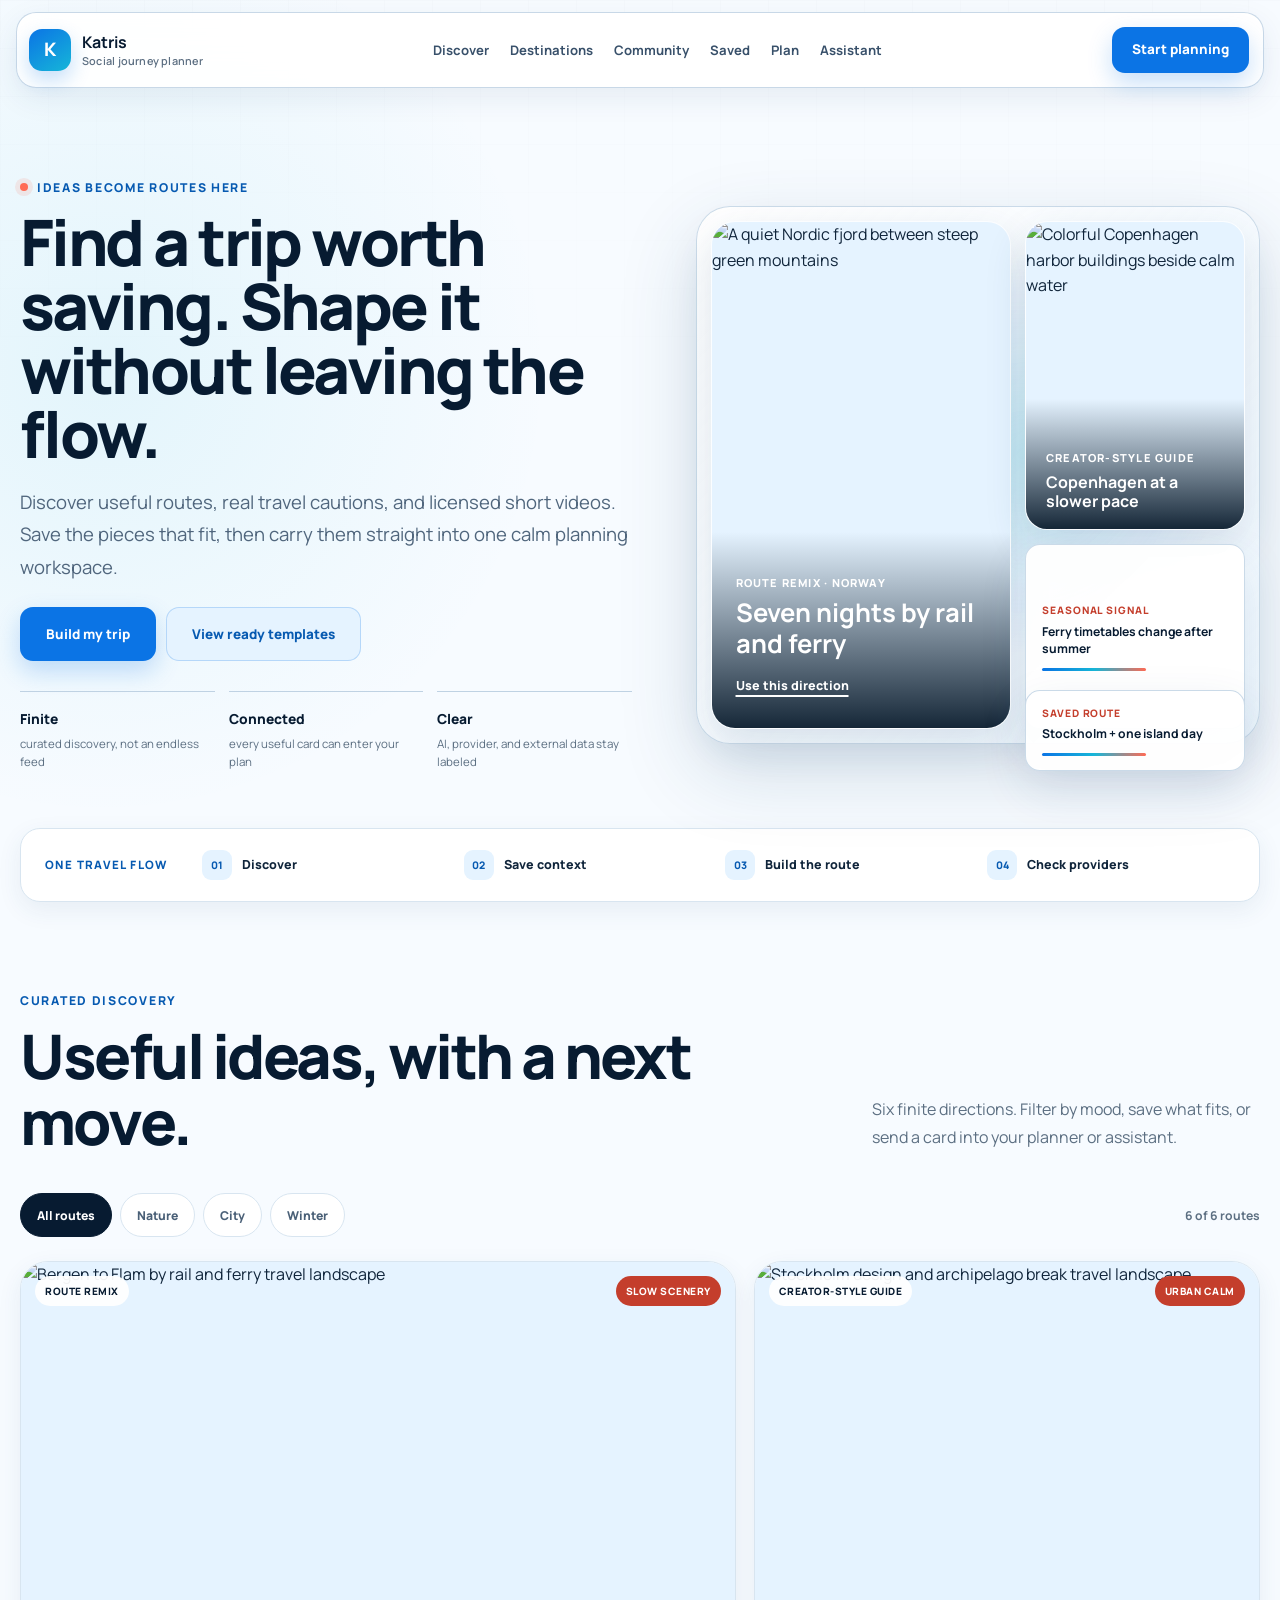
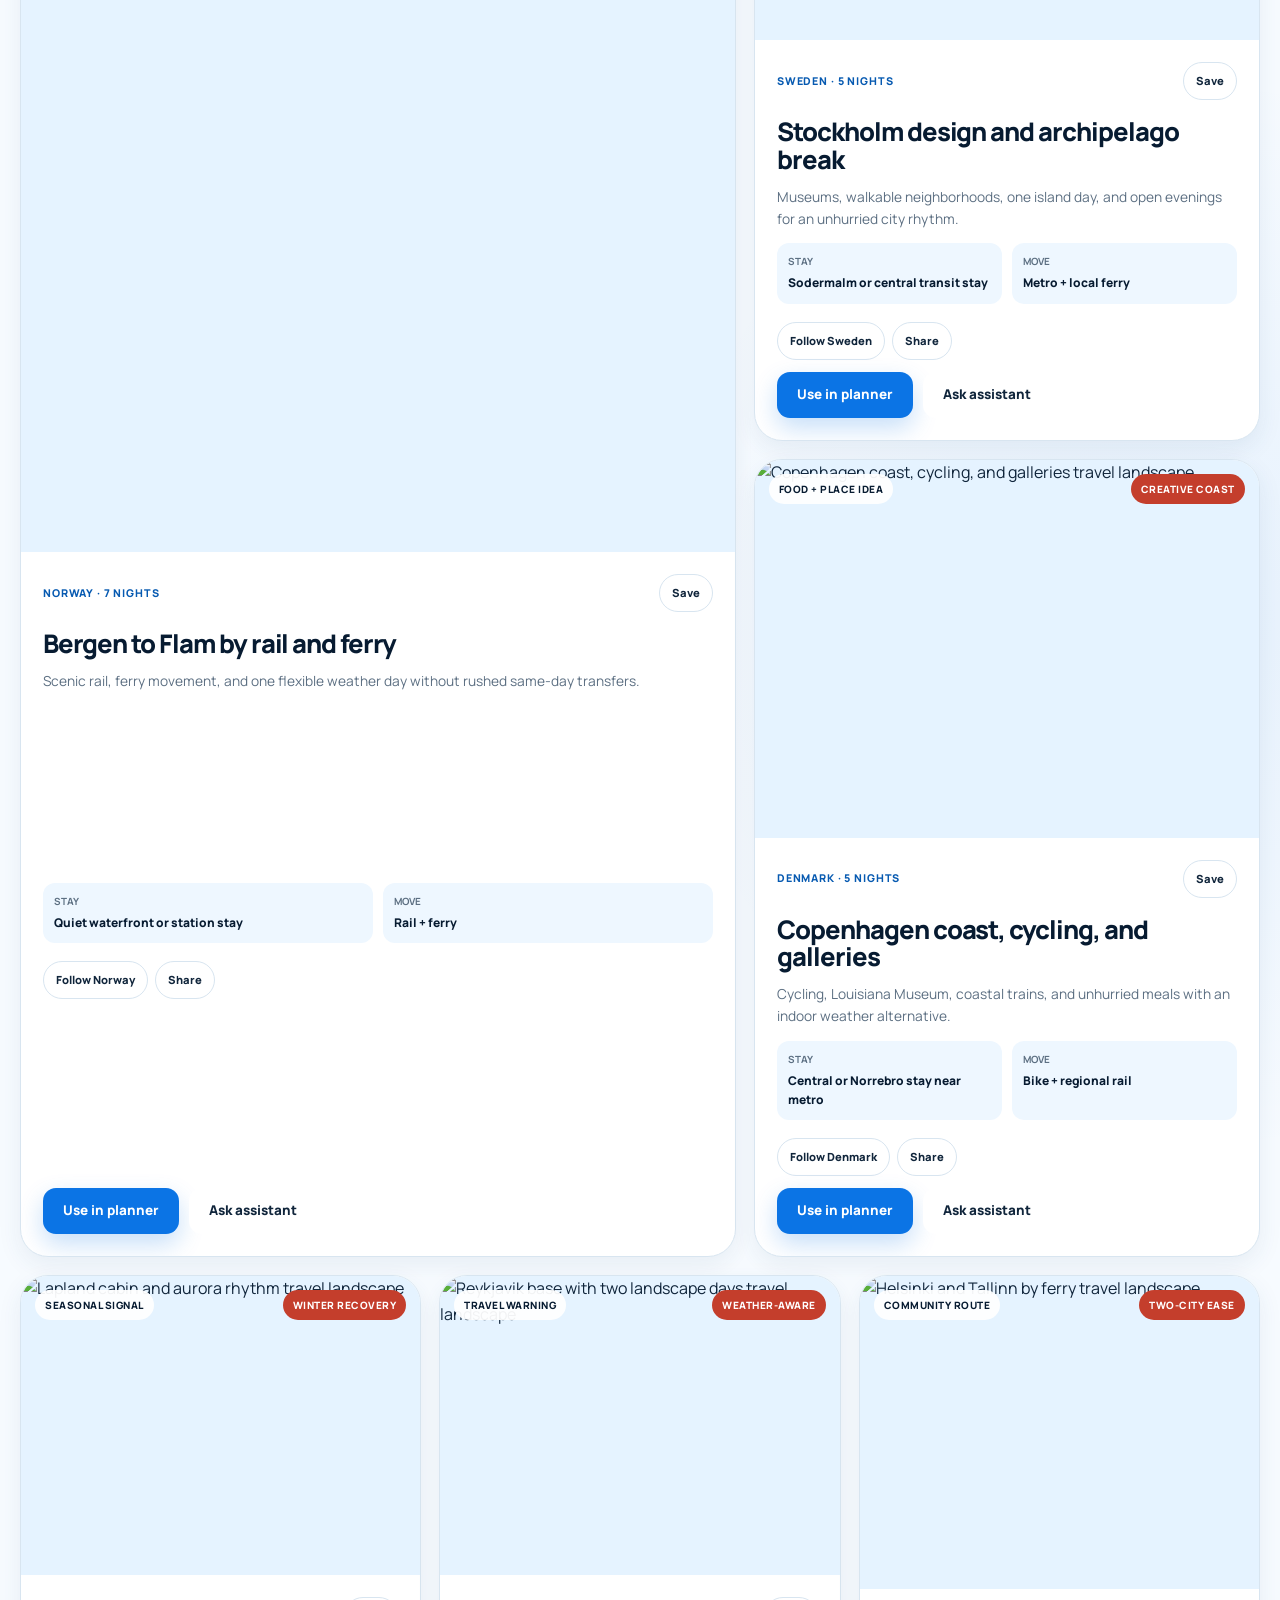
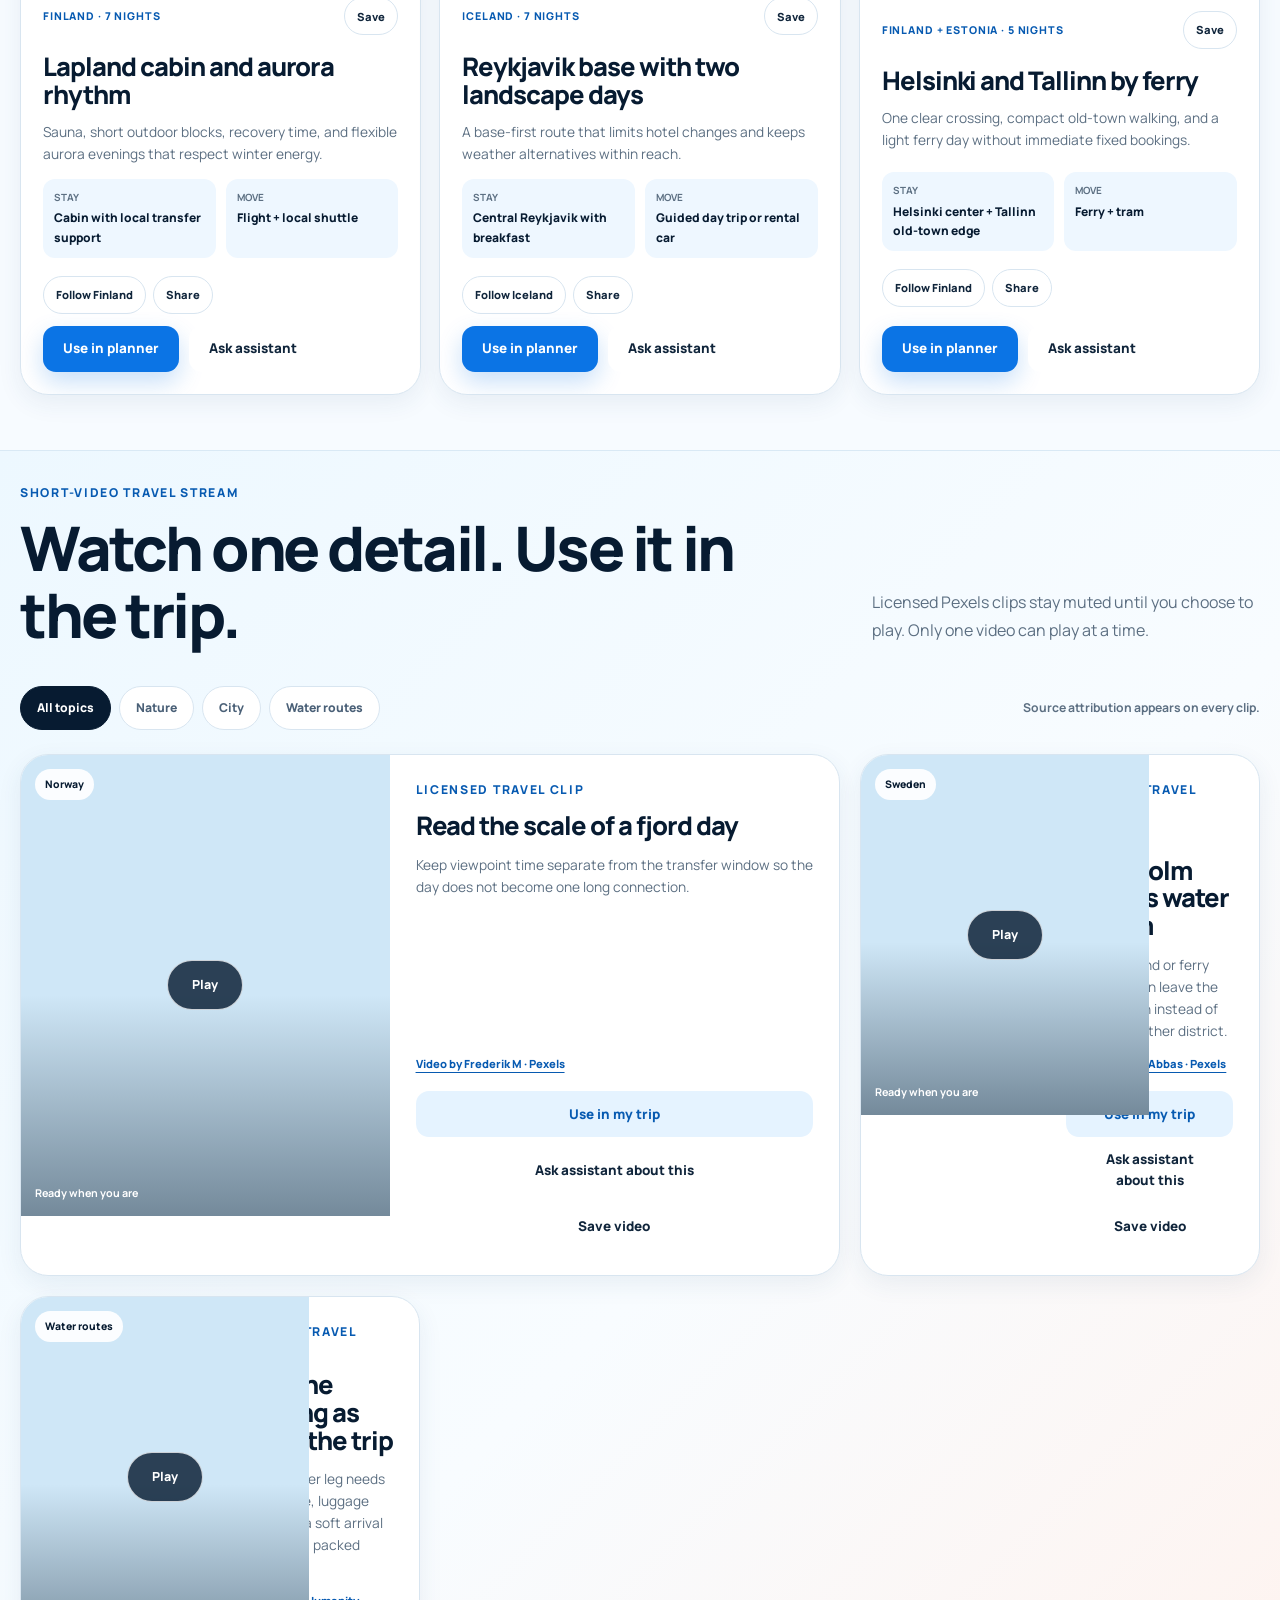
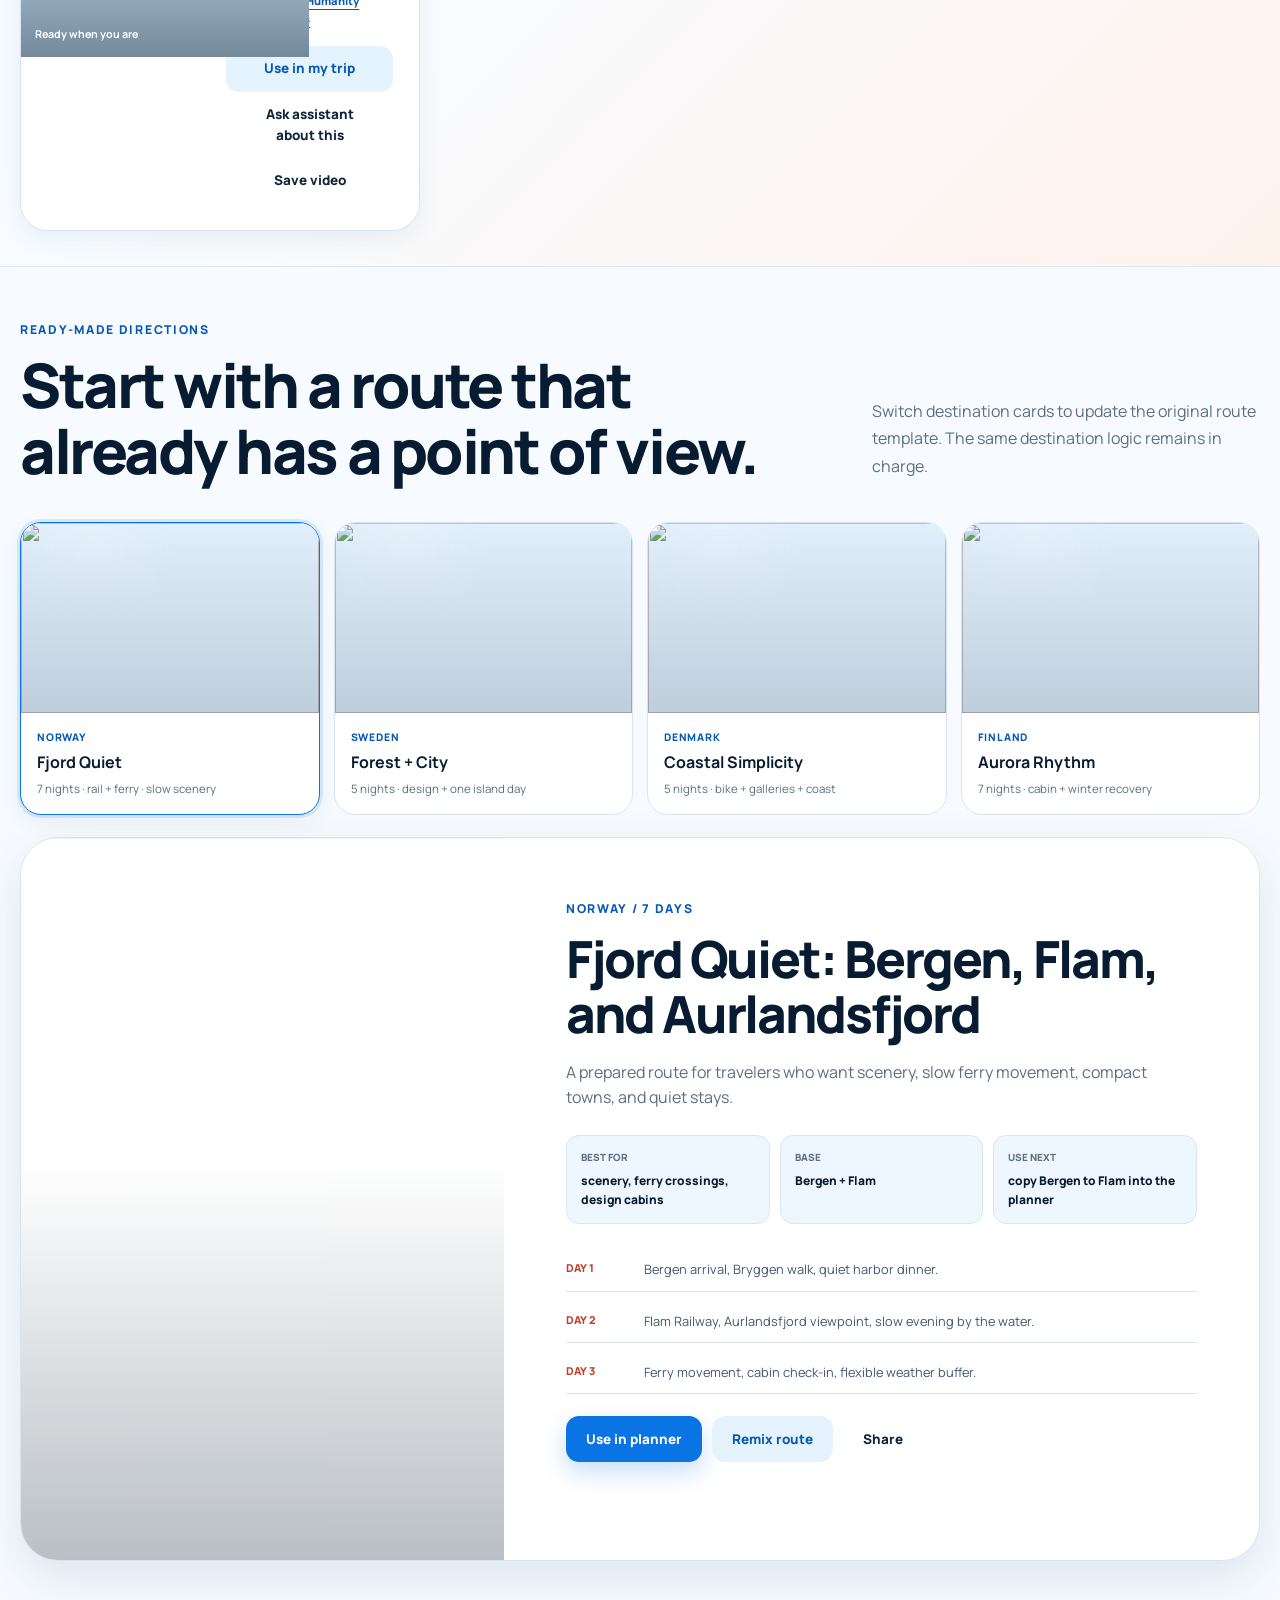
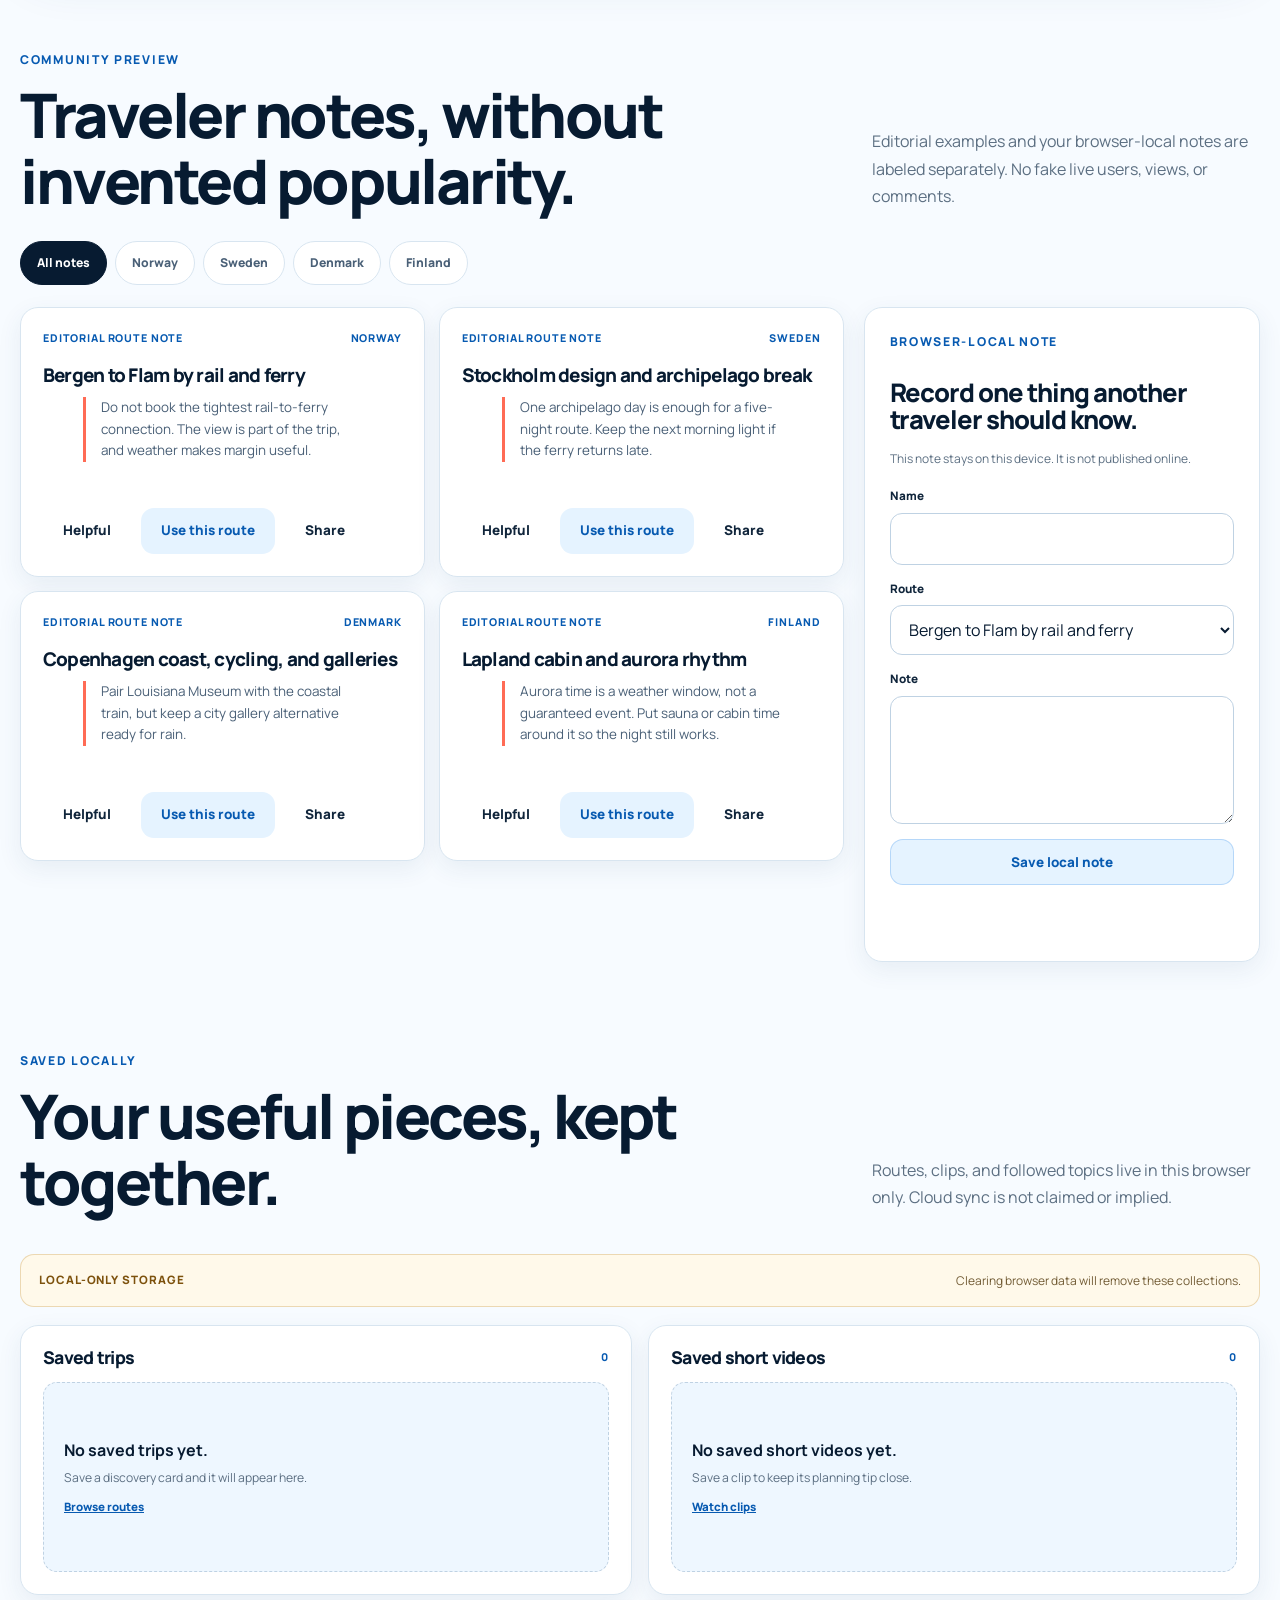
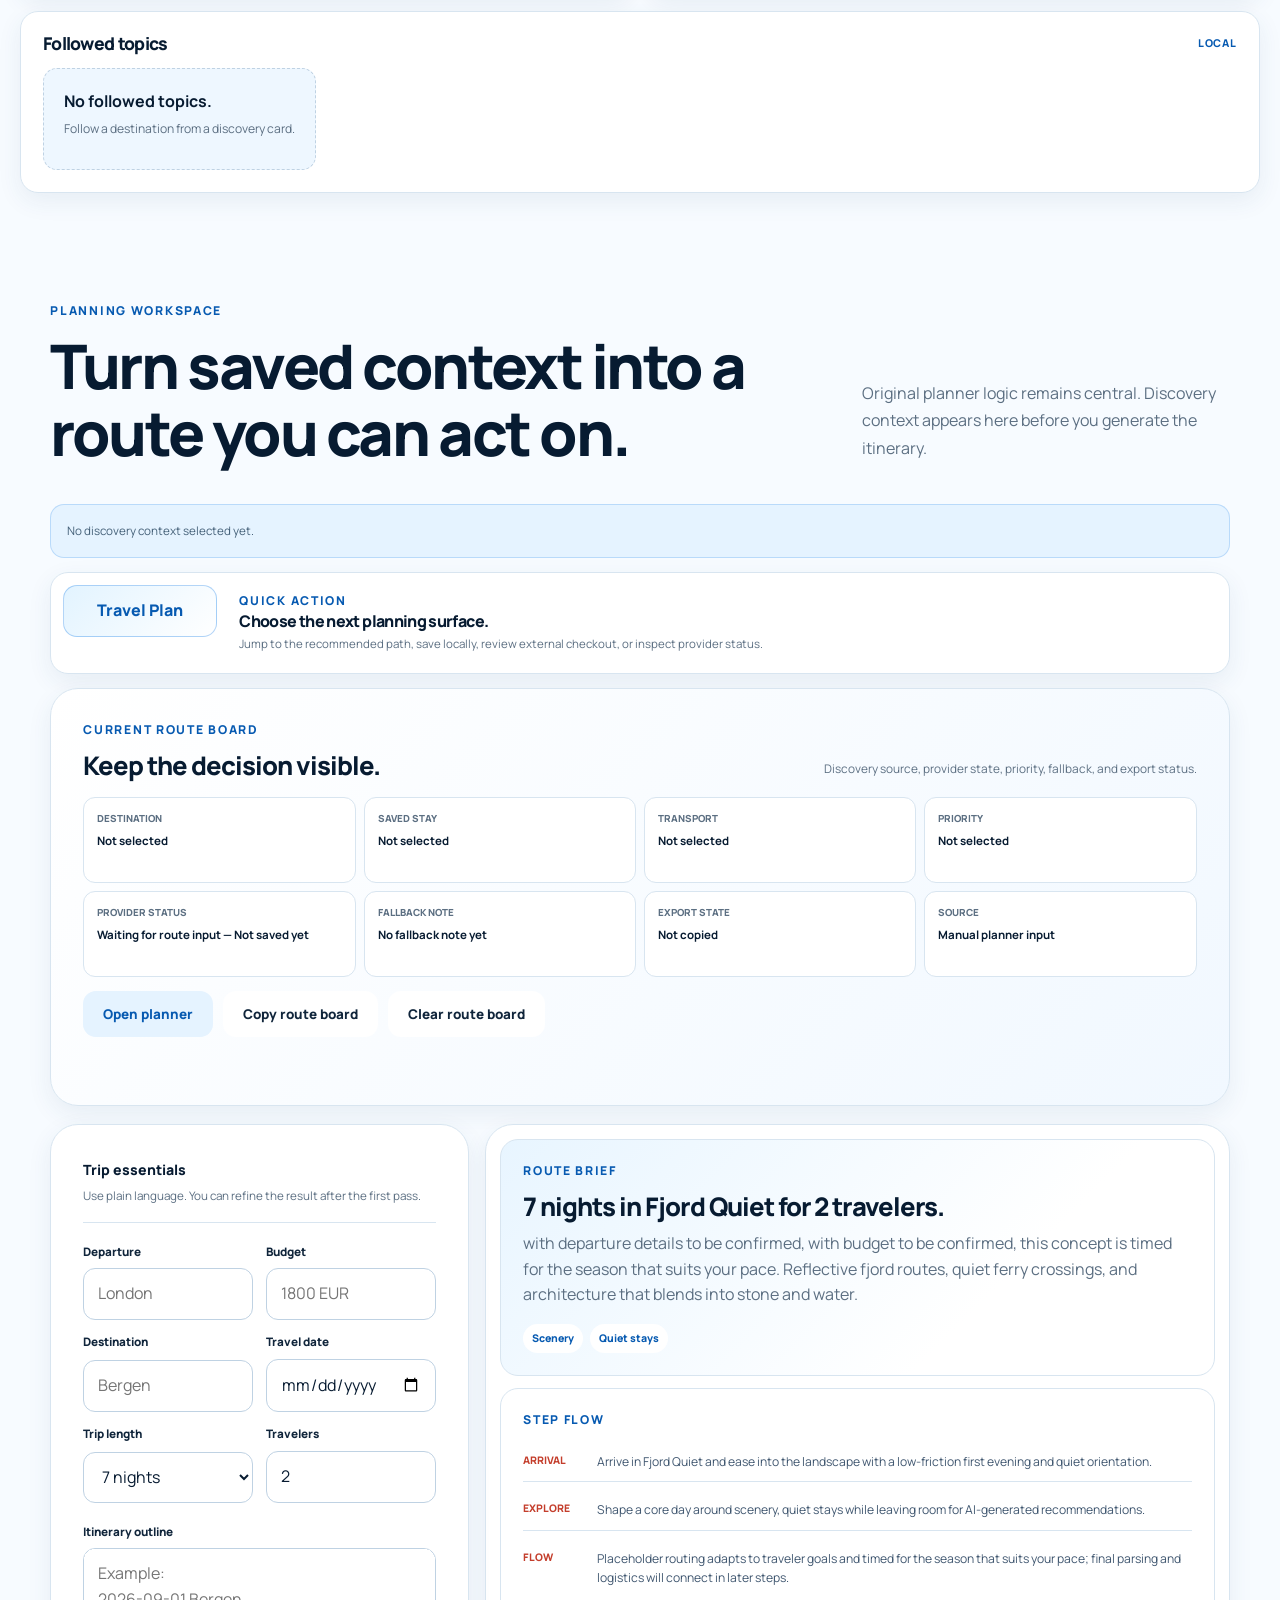
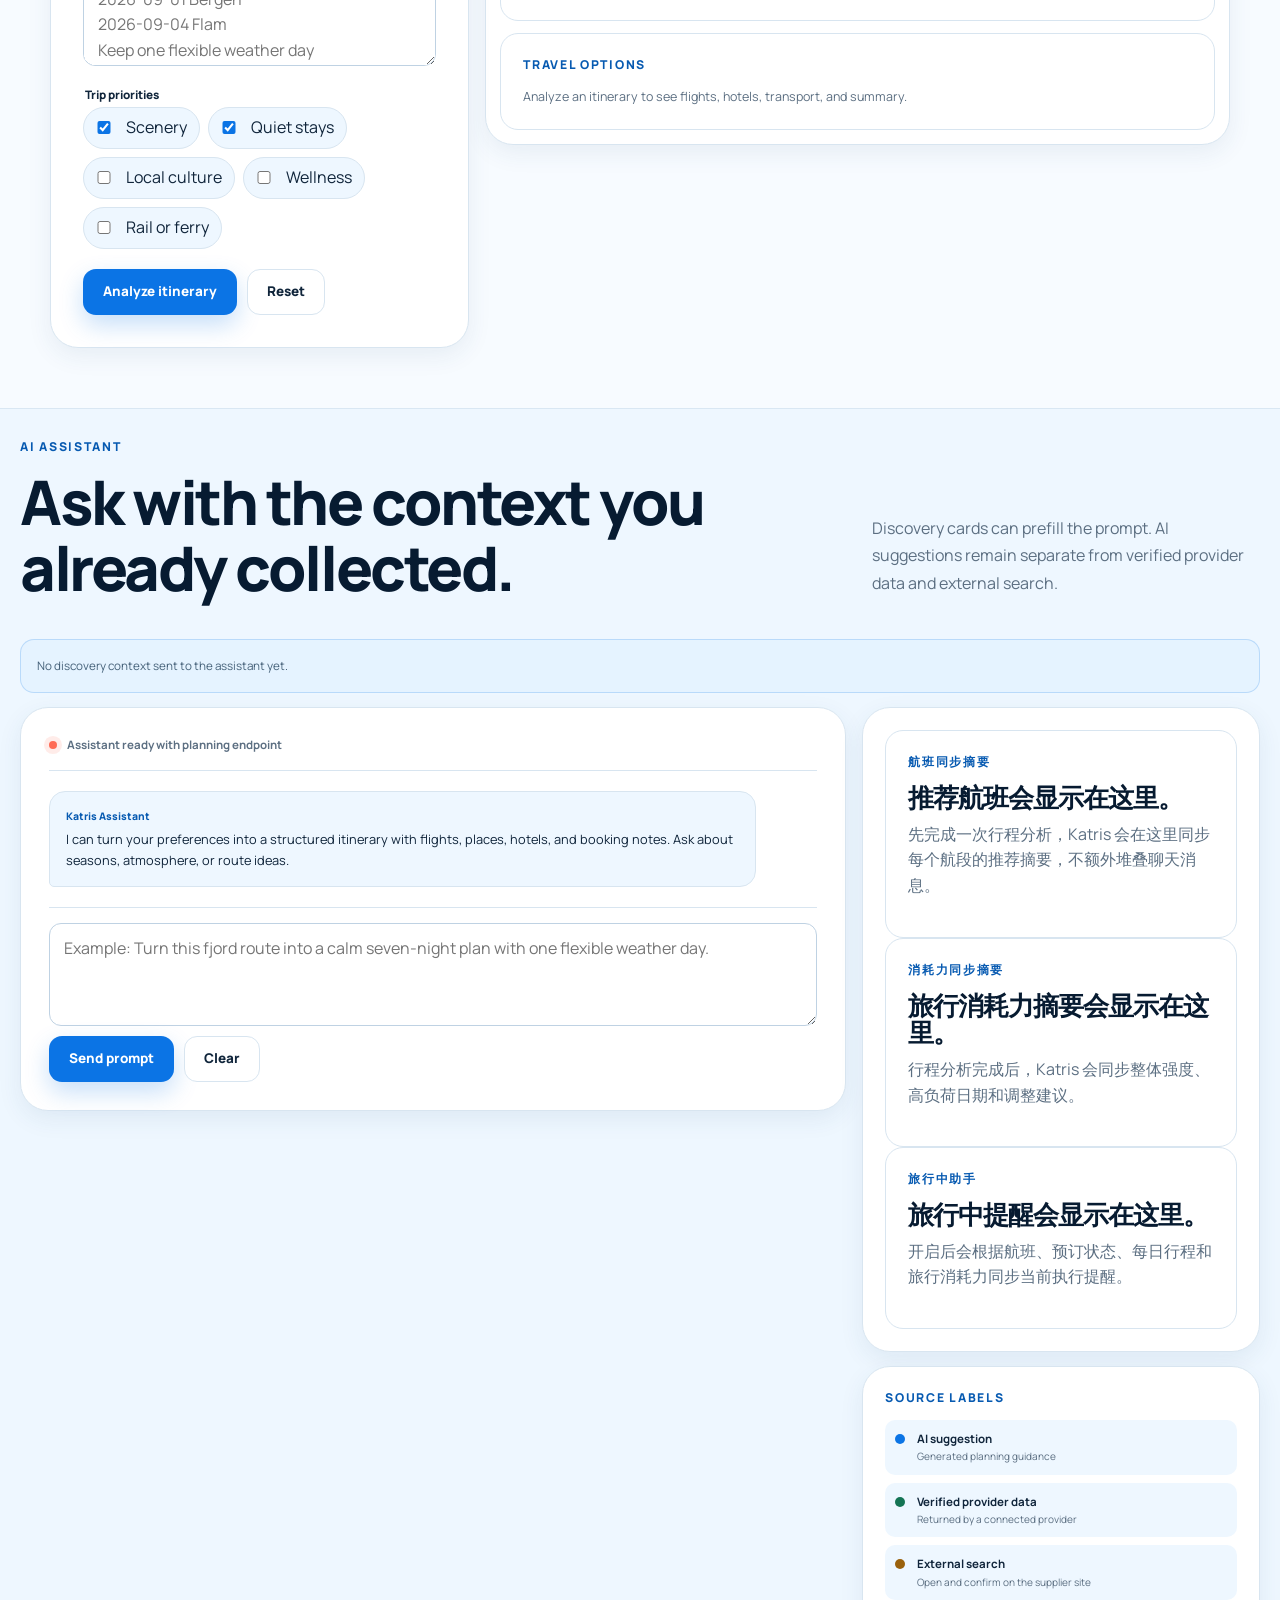
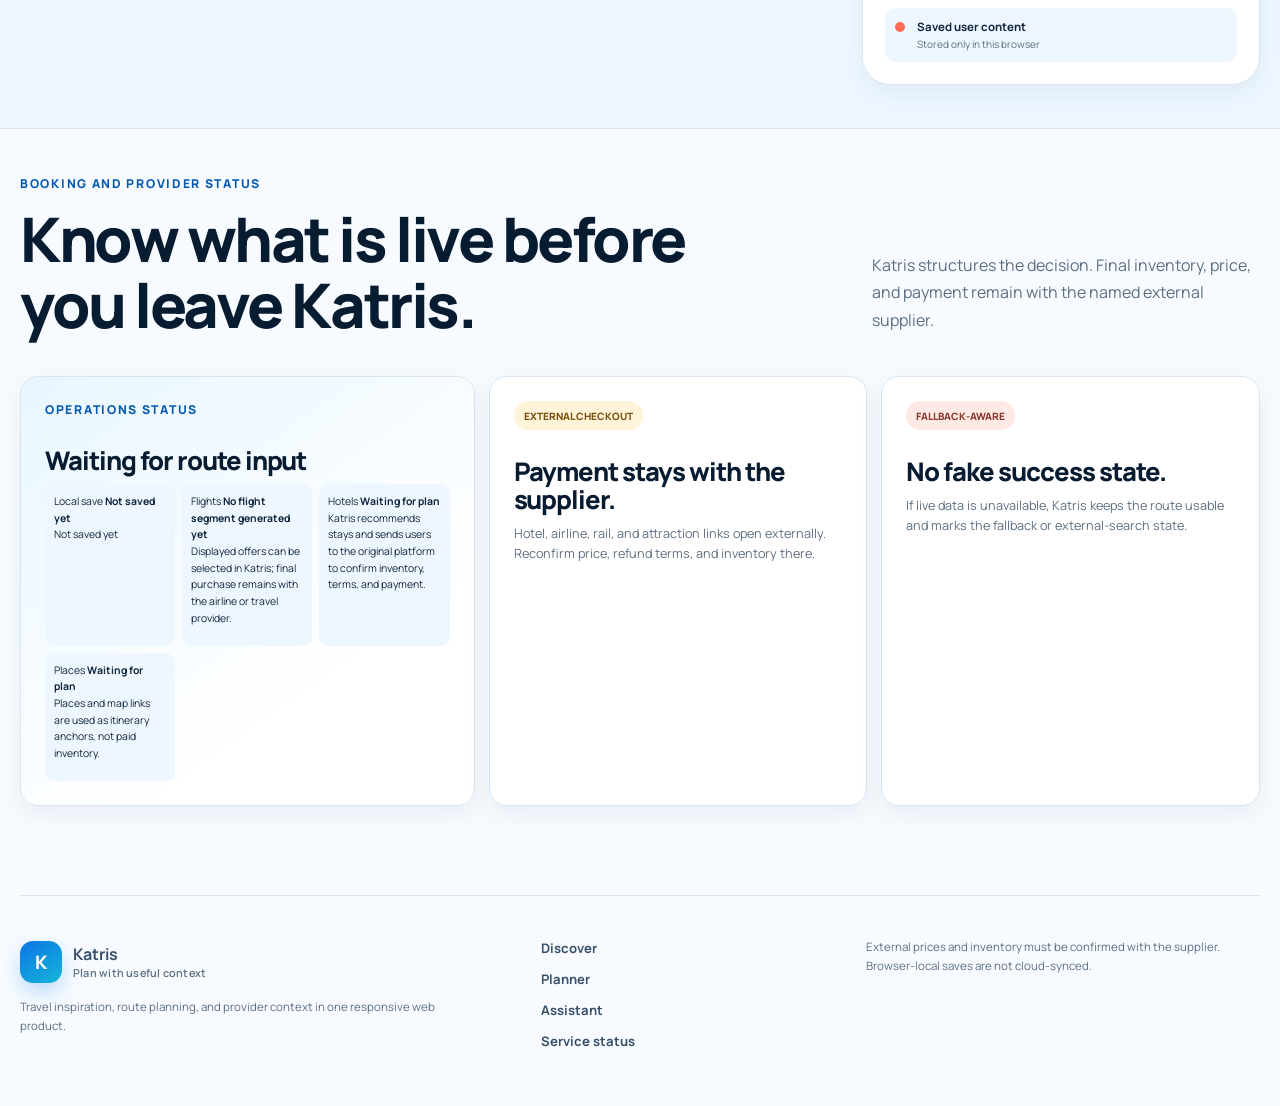
==== commit 8fee1e37: "Refine motion-led travel landing" ====
--- a/index.html
+++ b/index.html
@@ -73,6 +73,18 @@
 
       <div class="hero-panel" role="group" aria-label="Travel discovery preview">
         <article class="hero-story hero-story--primary">
+          <video
+            class="motion-media"
+            muted
+            loop
+            autoplay
+            playsinline
+            preload="metadata"
+            poster="https://images.unsplash.com/photo-1500534623283-312aade485b7?auto=format&amp;fit=crop&amp;w=1200&amp;q=88"
+            aria-hidden="true"
+          >
+            <source src="https://www.pexels.com/download/video/5208612/" type="video/mp4" />
+          </video>
           <img
             src="https://images.unsplash.com/photo-1500534623283-312aade485b7?auto=format&amp;fit=crop&amp;w=1200&amp;q=88"
             alt="A quiet Nordic fjord between steep green mountains"
@@ -88,6 +100,18 @@
         </article>
 
         <article class="hero-story hero-story--side">
+          <video
+            class="motion-media"
+            muted
+            loop
+            autoplay
+            playsinline
+            preload="metadata"
+            poster="https://images.unsplash.com/photo-1513622470522-26c3c8a854bc?auto=format&amp;fit=crop&amp;w=900&amp;q=86"
+            aria-hidden="true"
+          >
+            <source src="https://www.pexels.com/download/video/12637601/" type="video/mp4" />
+          </video>
           <img
             src="https://images.unsplash.com/photo-1513622470522-26c3c8a854bc?auto=format&amp;fit=crop&amp;w=900&amp;q=86"
             alt="Colorful Copenhagen harbor buildings beside calm water"
@@ -180,6 +204,9 @@
       <div class="destination-grid" role="group" aria-label="Destination moods">
         <button class="destination-card is-active" type="button" data-region="fjord" aria-pressed="true">
           <span class="destination-visual">
+            <video muted loop autoplay playsinline preload="metadata" poster="https://images.unsplash.com/photo-1500534623283-312aade485b7?auto=format&amp;fit=crop&amp;w=900&amp;q=84" aria-hidden="true">
+              <source src="https://www.pexels.com/download/video/5208612/" type="video/mp4" />
+            </video>
             <img
               src="https://images.unsplash.com/photo-1500534623283-312aade485b7?auto=format&amp;fit=crop&amp;w=900&amp;q=84"
               alt=""
@@ -193,6 +220,9 @@
 
         <button class="destination-card" type="button" data-region="forest" aria-pressed="false">
           <span class="destination-visual">
+            <video muted loop autoplay playsinline preload="metadata" poster="https://images.unsplash.com/photo-1509356843151-3e7d96241e11?auto=format&amp;fit=crop&amp;w=900&amp;q=84" aria-hidden="true">
+              <source src="https://www.pexels.com/download/video/12637601/" type="video/mp4" />
+            </video>
             <img
               src="https://images.unsplash.com/photo-1509356843151-3e7d96241e11?auto=format&amp;fit=crop&amp;w=900&amp;q=84"
               alt=""
@@ -206,6 +236,9 @@
 
         <button class="destination-card" type="button" data-region="coast" aria-pressed="false">
           <span class="destination-visual">
+            <video muted loop autoplay playsinline preload="metadata" poster="https://images.unsplash.com/photo-1513622470522-26c3c8a854bc?auto=format&amp;fit=crop&amp;w=900&amp;q=84" aria-hidden="true">
+              <source src="https://www.pexels.com/download/video/13600132/" type="video/mp4" />
+            </video>
             <img
               src="https://images.unsplash.com/photo-1513622470522-26c3c8a854bc?auto=format&amp;fit=crop&amp;w=900&amp;q=84"
               alt=""
@@ -219,6 +252,9 @@
 
         <button class="destination-card" type="button" data-region="aurora" aria-pressed="false">
           <span class="destination-visual">
+            <video muted loop autoplay playsinline preload="metadata" poster="https://images.unsplash.com/photo-1483347756197-71ef80e95f73?auto=format&amp;fit=crop&amp;w=900&amp;q=84" aria-hidden="true">
+              <source src="https://www.pexels.com/download/video/5701989/" type="video/mp4" />
+            </video>
             <img
               src="https://images.unsplash.com/photo-1483347756197-71ef80e95f73?auto=format&amp;fit=crop&amp;w=900&amp;q=84"
               alt=""
--- a/style.css
+++ b/style.css
@@ -28,7 +28,7 @@
   --radius-xl: 38px;
   --max-width: 1240px;
   --header-height: 76px;
-  --section-space: clamp(76px, 9vw, 128px);
+  --section-space: clamp(56px, 7vw, 92px);
 }
 
 *,
@@ -117,10 +117,10 @@
 }
 
 h1 {
-  max-width: 760px;
-  margin-bottom: 24px;
-  font-size: clamp(3rem, 7.3vw, 6.75rem);
-  line-height: 0.98;
+  max-width: 720px;
+  margin-bottom: 20px;
+  font-size: clamp(3rem, 5vw, 5.35rem);
+  line-height: 1;
 }
 
 h2 {
@@ -369,11 +369,11 @@
 
 .hero-section {
   display: grid;
-  grid-template-columns: minmax(0, 1.05fr) minmax(430px, 0.95fr);
+  grid-template-columns: minmax(0, 1.04fr) minmax(420px, 0.96fr);
   align-items: center;
-  gap: clamp(46px, 6vw, 88px);
-  min-height: calc(100vh - 100px);
-  padding: clamp(72px, 9vw, 120px) 0 84px;
+  gap: clamp(34px, 5vw, 72px);
+  min-height: min(740px, calc(100vh - 78px));
+  padding: clamp(42px, 6vw, 72px) 0 38px;
 }
 
 .hero-copy {
@@ -383,7 +383,7 @@
 
 .hero-text {
   max-width: 640px;
-  margin-bottom: 32px;
+  margin-bottom: 24px;
   color: #50667d;
   font-size: clamp(1.02rem, 1.45vw, 1.18rem);
   line-height: 1.75;
@@ -409,7 +409,7 @@
   display: grid;
   grid-template-columns: repeat(3, minmax(0, 1fr));
   gap: 14px;
-  margin: 42px 0 0;
+  margin: 30px 0 0;
 }
 
 .hero-stats div {
@@ -433,15 +433,26 @@
 
 .hero-panel {
   position: relative;
-  min-height: clamp(560px, 61vw, 710px);
+  display: grid;
+  grid-template-columns: minmax(0, 1.08fr) minmax(220px, 0.72fr);
+  grid-template-rows: minmax(176px, 0.92fr) minmax(128px, 0.55fr);
+  gap: 14px;
+  min-height: clamp(410px, 42vw, 560px);
+  padding: 14px;
+  border: 1px solid rgba(191, 210, 227, 0.78);
+  border-radius: 34px;
+  background:
+    linear-gradient(135deg, rgba(255, 255, 255, 0.86), rgba(229, 243, 255, 0.62)),
+    rgba(255, 255, 255, 0.72);
+  box-shadow: var(--shadow-lg);
+  backdrop-filter: blur(18px);
 }
 
 .hero-panel::before {
   position: absolute;
-  top: 5%;
-  right: 0;
-  width: 82%;
-  height: 82%;
+  inset: 9% 7% auto auto;
+  width: 70%;
+  height: 74%;
   border-radius: 50%;
   background: radial-gradient(circle, rgba(22, 182, 216, 0.2), rgba(11, 116, 229, 0.05) 55%, transparent 72%);
   filter: blur(2px);
@@ -449,39 +460,45 @@
 }
 
 .hero-story {
+  position: relative;
+  z-index: 1;
+  overflow: hidden;
+  border: 1px solid rgba(255, 255, 255, 0.86);
+  background: var(--surface-blue);
+  box-shadow: 0 16px 42px rgba(21, 66, 108, 0.14);
+}
+
+.hero-story img,
+.motion-media {
   position: absolute;
-  overflow: hidden;
-  border: 8px solid #fff;
-  background: var(--surface-blue);
-  box-shadow: var(--shadow-lg);
-}
-
-.hero-story img {
+  inset: 0;
   width: 100%;
   height: 100%;
   object-fit: cover;
 }
 
+.hero-story img {
+  z-index: 0;
+}
+
+.motion-media {
+  z-index: 1;
+  transition: transform 700ms ease;
+}
+
 .hero-story--primary {
-  top: 2%;
-  left: 2%;
-  width: 66%;
-  height: 88%;
-  border-radius: 34px;
-  transform: rotate(-2deg);
+  grid-row: 1 / -1;
+  min-height: 100%;
+  border-radius: 24px;
 }
 
 .hero-story--side {
-  right: 0;
-  bottom: 8%;
-  width: 49%;
-  height: 51%;
-  border-radius: 28px;
-  transform: rotate(3deg);
+  border-radius: 22px;
 }
 
 .story-overlay {
   position: absolute;
+  z-index: 3;
   right: 0;
   bottom: 0;
   left: 0;
@@ -529,11 +546,12 @@
 }
 
 .hero-signal {
-  position: absolute;
+  position: relative;
   z-index: 3;
   display: grid;
+  align-content: center;
   gap: 4px;
-  max-width: 230px;
+  max-width: none;
   padding: 14px 16px;
   border: 1px solid rgba(191, 210, 227, 0.82);
   border-radius: 15px;
@@ -541,6 +559,16 @@
   box-shadow: var(--shadow-md);
 }
 
+.hero-signal::after {
+  width: 56%;
+  height: 3px;
+  margin-top: 6px;
+  border-radius: 999px;
+  background: linear-gradient(90deg, var(--blue), var(--cyan), var(--coral));
+  content: "";
+  animation: signalSweep 3.6s ease-in-out infinite;
+}
+
 .hero-signal span {
   color: var(--coral-dark);
   font-size: 0.64rem;
@@ -556,13 +584,15 @@
 }
 
 .hero-signal--top {
-  top: 10%;
-  right: 0;
+  grid-column: 2;
+  grid-row: 2;
 }
 
 .hero-signal--bottom {
-  bottom: 2%;
-  left: -4%;
+  grid-column: 2;
+  grid-row: 2;
+  align-self: end;
+  transform: translateY(52%);
 }
 
 .social-proof-strip {
@@ -899,7 +929,8 @@
 
 .video-frame {
   position: relative;
-  min-height: 500px;
+  min-height: 360px;
+  aspect-ratio: 4 / 5;
   overflow: hidden;
   background: #cfe7f7;
 }
@@ -1045,17 +1076,50 @@
 }
 
 .destination-visual {
+  position: relative;
   display: block;
   height: 190px;
   overflow: hidden;
-}
-
-.destination-visual img {
+  background: var(--surface-blue);
+}
+
+.destination-visual img,
+.destination-visual video {
+  position: absolute;
+  inset: 0;
   width: 100%;
   height: 100%;
   object-fit: cover;
 }
 
+.destination-visual img {
+  z-index: 0;
+}
+
+.destination-visual video {
+  z-index: 1;
+  transform: scale(1.02);
+  transition: transform 700ms ease;
+}
+
+.destination-visual::after {
+  position: absolute;
+  inset: 0;
+  z-index: 2;
+  pointer-events: none;
+  background:
+    linear-gradient(180deg, rgba(7, 27, 49, 0.02), rgba(7, 27, 49, 0.22)),
+    radial-gradient(circle at 24% 12%, rgba(255, 255, 255, 0.26), transparent 28%);
+  content: "";
+  opacity: 0.78;
+  animation: mediaBreath 8s ease-in-out infinite;
+}
+
+.destination-card:hover .destination-visual video,
+.destination-card:focus-visible .destination-visual video {
+  transform: scale(1.055);
+}
+
 .destination-copy {
   display: grid;
   gap: 4px;
@@ -1083,7 +1147,7 @@
 .destination-template {
   display: grid;
   grid-template-columns: minmax(320px, 0.78fr) minmax(0, 1.22fr);
-  min-height: 590px;
+  min-height: 510px;
   margin-top: 22px;
   overflow: hidden;
   border: 1px solid var(--line);
@@ -1096,7 +1160,8 @@
   min-height: 100%;
   background-image: linear-gradient(to top, rgba(6, 26, 45, 0.28), transparent 55%), url("https://images.unsplash.com/photo-1500534623283-312aade485b7?auto=format&fit=crop&w=1400&q=88");
   background-position: center;
-  background-size: cover;
+  background-size: 108% auto;
+  animation: templateDrift 14s ease-in-out infinite alternate;
 }
 
 .destination-template[data-region="forest"] .template-media {
@@ -2411,6 +2476,42 @@
   transform: translateY(0);
 }
 
+@keyframes signalSweep {
+  0%,
+  100% {
+    opacity: 0.55;
+    transform: translateX(0) scaleX(0.72);
+  }
+
+  50% {
+    opacity: 1;
+    transform: translateX(32%) scaleX(1);
+  }
+}
+
+@keyframes mediaBreath {
+  0%,
+  100% {
+    opacity: 0.68;
+    transform: translate3d(0, 0, 0);
+  }
+
+  50% {
+    opacity: 0.94;
+    transform: translate3d(2%, -1%, 0);
+  }
+}
+
+@keyframes templateDrift {
+  from {
+    background-position: 48% 50%;
+  }
+
+  to {
+    background-position: 56% 50%;
+  }
+}
+
 @media (max-width: 1180px) {
   .site-header {
     gap: 18px;
@@ -2441,7 +2542,7 @@
   }
 
   .video-card:not(:first-child) .video-frame {
-    min-height: 440px;
+    min-height: 300px;
   }
 
   .route-board-grid {
@@ -2471,7 +2572,7 @@
   .hero-section {
     grid-template-columns: 1fr;
     min-height: 0;
-    padding-top: 88px;
+    padding-top: 72px;
   }
 
   .hero-copy {
@@ -2480,7 +2581,7 @@
 
   .hero-panel {
     width: min(100%, 760px);
-    min-height: 650px;
+    min-height: 500px;
     margin-inline: auto;
   }
 
@@ -2595,26 +2696,38 @@
   }
 
   .hero-panel {
-    min-height: 520px;
+    grid-template-columns: minmax(0, 1fr);
+    grid-template-rows: 280px 190px auto auto;
+    min-height: 0;
   }
 
   .hero-story--primary {
-    left: 0;
-    width: 72%;
-    height: 86%;
+    grid-row: auto;
+    width: auto;
+    height: auto;
+    min-height: 280px;
   }
 
   .hero-story--side {
-    width: 52%;
-    height: 48%;
+    width: auto;
+    height: auto;
+    min-height: 190px;
   }
 
   .hero-signal {
     max-width: 200px;
   }
 
+  .hero-signal--top,
   .hero-signal--bottom {
-    left: 1%;
+    grid-column: auto;
+    grid-row: auto;
+    max-width: none;
+    transform: none;
+  }
+
+  .hero-signal--bottom {
+    left: auto;
   }
 
   .social-proof-strip {
@@ -2784,15 +2897,16 @@
   }
 
   .hero-panel {
-    min-height: 470px;
+    grid-template-rows: 250px 170px auto auto;
+    min-height: 0;
   }
 
   .hero-signal--top {
-    top: 4%;
+    top: auto;
   }
 
   .hero-signal--bottom {
-    bottom: -1%;
+    bottom: auto;
   }
 
   .destination-grid,
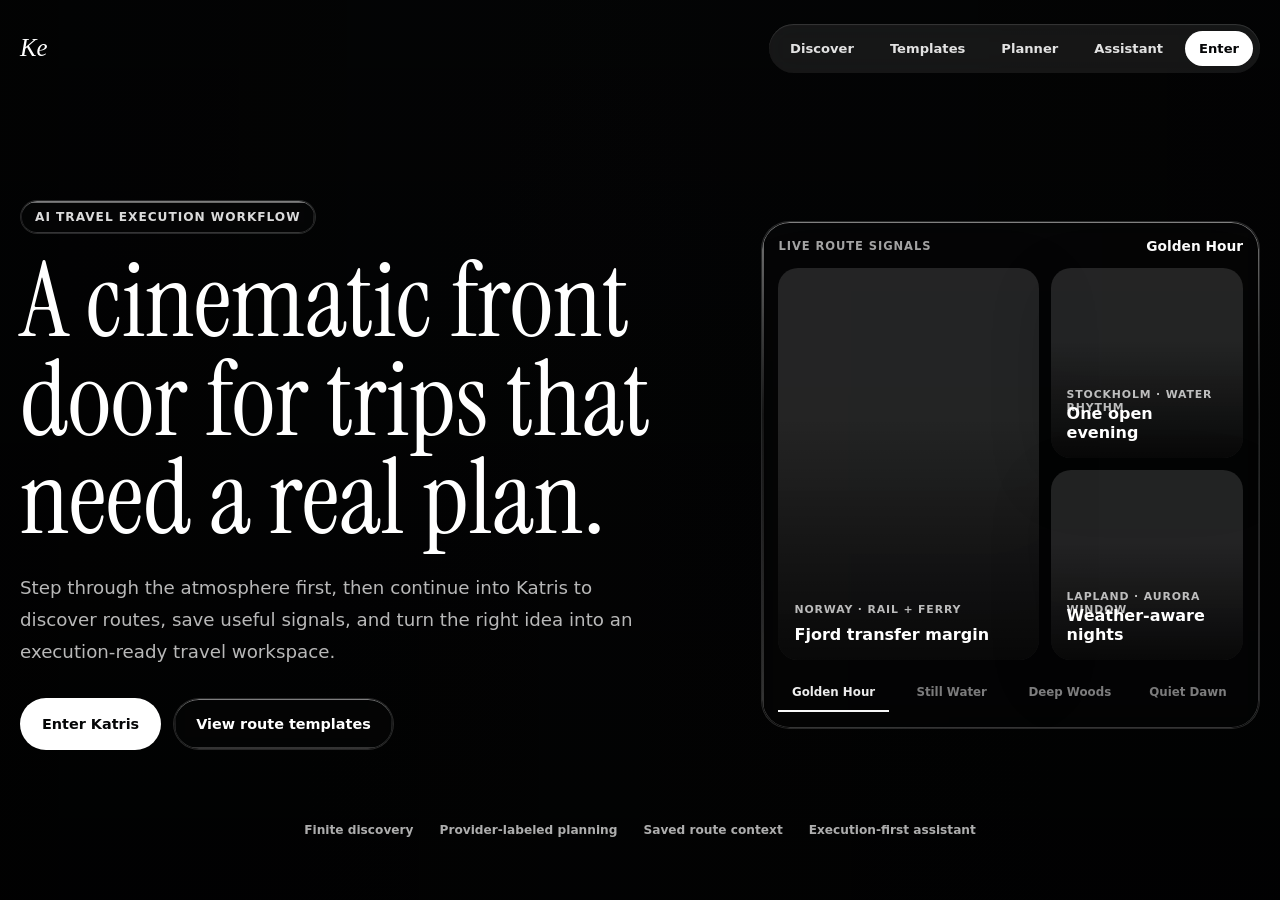
==== commit 39244d88: "Merge cinematic shell with Katris app" ====
--- a/index.html
+++ b/index.html
@@ -3,583 +3,117 @@
 <head>
   <meta charset="UTF-8" />
   <meta name="viewport" content="width=device-width, initial-scale=1.0" />
-  <meta name="theme-color" content="#f7fbff" />
-  <title>Katris Travel AI | Discover, shape, and book a better trip</title>
+  <meta name="theme-color" content="#050607" />
+  <title>Ke | Katris Travel AI</title>
   <meta
     name="description"
-    content="Discover useful travel ideas, save the ones that fit, and turn them into a structured route with planning and provider context in one flow."
+    content="Enter Katris through a cinematic travel shell, then continue into the AI travel execution workspace."
   />
-  <link rel="icon" href="data:image/svg+xml,%3Csvg xmlns='http://www.w3.org/2000/svg' viewBox='0 0 64 64'%3E%3Crect width='64' height='64' rx='16' fill='%230b74e5'/%3E%3Ctext x='32' y='43' text-anchor='middle' font-family='Arial' font-size='34' font-weight='700' fill='white'%3EK%3C/text%3E%3C/svg%3E" />
+  <link rel="icon" href="data:image/svg+xml,%3Csvg xmlns='http://www.w3.org/2000/svg' viewBox='0 0 64 64'%3E%3Crect width='64' height='64' rx='16' fill='%23050607'/%3E%3Ctext x='32' y='43' text-anchor='middle' font-family='Times New Roman' font-size='34' font-style='italic' fill='white'%3EKe%3C/text%3E%3C/svg%3E" />
   <link rel="preconnect" href="https://fonts.googleapis.com" />
   <link rel="preconnect" href="https://fonts.gstatic.com" crossorigin />
-  <link href="https://fonts.googleapis.com/css2?family=Manrope:wght@400;500;600;700;800&amp;display=swap" rel="stylesheet" />
-  <link rel="stylesheet" href="style.css" />
+  <link href="https://fonts.googleapis.com/css2?family=Instrument+Serif:ital@0;1&amp;display=swap" rel="stylesheet" />
+  <link rel="stylesheet" href="landing.css" />
 </head>
 <body>
-  <svg class="liquid-glass-svg" aria-hidden="true" focusable="false">
-    <filter id="liquid-glass-filter" x="-20%" y="-20%" width="140%" height="140%">
-      <feTurbulence type="fractalNoise" baseFrequency="0.012 0.028" numOctaves="2" seed="7" result="liquidNoise" />
-      <feGaussianBlur in="liquidNoise" stdDeviation="1.8" result="softNoise" />
-      <feDisplacementMap in="SourceGraphic" in2="softNoise" scale="10" xChannelSelector="R" yChannelSelector="G" result="refracted" />
-      <feColorMatrix in="refracted" type="matrix" values="1 0 0 0 0.02  0 1 0 0 0.025  0 0 1 0 0.04  0 0 0 0.92 0" result="edgeTint" />
-      <feBlend in="SourceGraphic" in2="edgeTint" mode="screen" />
-    </filter>
-  </svg>
+  <a class="skip-link" href="#landing-main">Skip to content</a>
 
-  <a class="skip-link" href="#overview">Skip to content</a>
+  <section class="landing-shell" aria-labelledby="landing-title">
+    <div class="video-stage" aria-hidden="true">
+      <video class="scene-video is-active" muted autoplay loop playsinline preload="metadata">
+        <source src="https://d8j0ntlcm91z4.cloudfront.net/user_38xzZboKViGWJOttwIXH07lWA1P/hf_20260702_081127_0992a171-d3c6-4978-8213-0ec5df8b6d63.mp4" type="video/mp4" />
+      </video>
+      <video class="scene-video" muted autoplay loop playsinline preload="metadata">
+        <source src="https://d8j0ntlcm91z4.cloudfront.net/user_38xzZboKViGWJOttwIXH07lWA1P/hf_20260702_092026_dd05b805-ea0f-40b2-8c52-332b88502592.mp4" type="video/mp4" />
+      </video>
+      <video class="scene-video" muted autoplay loop playsinline preload="metadata">
+        <source src="https://d8j0ntlcm91z4.cloudfront.net/user_38xzZboKViGWJOttwIXH07lWA1P/hf_20260702_081042_df7202bf-bd80-4b2b-bbc6-1f09ba2870e9.mp4" type="video/mp4" />
+      </video>
+      <video class="scene-video" muted autoplay loop playsinline preload="metadata">
+        <source src="https://d8j0ntlcm91z4.cloudfront.net/user_38xzZboKViGWJOttwIXH07lWA1P/hf_20260702_080959_4cac5234-3573-464e-a5b7-76b94b8a7d61.mp4" type="video/mp4" />
+      </video>
+      <img
+        class="train-overlay"
+        src="https://soft-zoom-63098134.figma.site/_assets/v11/0b4a435b2df2747593c43d7a1c9b4578f7d8d90c.png"
+        alt=""
+      />
+    </div>
 
-  <header class="site-header" data-header>
-    <a class="brand" href="#top" aria-label="Katris Travel AI home">
-      <span class="brand-mark" aria-hidden="true">K</span>
-      <span class="brand-copy">
-        <strong>Katris</strong>
-        <span>Social journey planner</span>
-      </span>
-    </a>
+    <header class="landing-nav">
+      <a class="wordmark" href="/" aria-label="Ke home">Ke</a>
+      <nav class="nav-links" aria-label="Landing navigation">
+        <a href="app.html#discover">Discover</a>
+        <a href="app.html#destinations">Templates</a>
+        <a href="app.html#planner">Planner</a>
+        <a href="app.html#assistant">Assistant</a>
+        <a class="nav-pill" href="app.html">Enter</a>
+      </nav>
+      <a class="mobile-enter liquid-glass" href="app.html" aria-label="Enter Katris">Enter</a>
+    </header>
 
-    <nav class="site-nav" aria-label="Primary navigation">
-      <a href="#discover">Discover</a>
-      <a href="#destinations">Destinations</a>
-      <a href="#community">Community</a>
-      <a href="#saved">Saved</a>
-      <a href="#planner">Plan</a>
-      <a href="#assistant">Assistant</a>
-    </nav>
-
-    <button class="nav-cta" type="button" data-scroll-target="#planner">Start planning</button>
-  </header>
-
-  <main id="top">
-    <section class="hero-section" id="overview" aria-labelledby="hero-title">
-      <div class="hero-copy">
-        <p class="eyebrow"><span class="signal-dot" aria-hidden="true"></span>Ideas become routes here</p>
-        <h1 id="hero-title">Find a trip worth saving. Shape it without leaving the flow.</h1>
-        <p class="hero-text">
-          Discover useful routes, real travel cautions, and licensed short videos. Save the pieces that fit,
-          then carry them straight into one calm planning workspace.
+    <main class="landing-content" id="landing-main">
+      <div class="copy-panel">
+        <p class="eyebrow liquid-glass">AI travel execution workflow</p>
+        <h1 id="landing-title">
+          <span class="mobile-title-line">A cinematic front door</span>
+          <span class="mobile-title-line">for trips that need</span>
+          <span class="mobile-title-line">a real plan.</span>
+        </h1>
+        <p class="landing-text">
+          Step through the atmosphere first, then continue into Katris to discover routes, save useful signals,
+          and turn the right idea into an execution-ready travel workspace.
         </p>
-
-        <div class="hero-actions">
-          <button class="primary-button" type="button" data-scroll-target="#planner">Build my trip</button>
-          <button class="secondary-button" type="button" data-scroll-target="#destinations">View ready templates</button>
+        <div class="landing-actions">
+          <a class="primary-action" href="app.html">Enter Katris</a>
+          <a class="secondary-action liquid-glass" href="app.html#destinations">View route templates</a>
         </div>
-
-        <dl class="hero-stats">
-          <div><dt>Finite</dt><dd>curated discovery, not an endless feed</dd></div>
-          <div><dt>Connected</dt><dd>every useful card can enter your plan</dd></div>
-          <div><dt>Clear</dt><dd>AI, provider, and external data stay labeled</dd></div>
-        </dl>
       </div>
 
-      <div class="hero-panel" role="group" aria-label="Travel discovery preview">
-        <article class="hero-story hero-story--primary">
-          <video
-            class="motion-media"
-            muted
-            loop
-            autoplay
-            playsinline
-            preload="metadata"
-            poster="https://images.unsplash.com/photo-1500534623283-312aade485b7?auto=format&amp;fit=crop&amp;w=1200&amp;q=88"
-            aria-hidden="true"
-          >
-            <source src="https://www.pexels.com/download/video/5208612/" type="video/mp4" />
-          </video>
-          <img
-            src="https://images.unsplash.com/photo-1500534623283-312aade485b7?auto=format&amp;fit=crop&amp;w=1200&amp;q=88"
-            alt="A quiet Nordic fjord between steep green mountains"
-            width="900"
-            height="1200"
-            fetchpriority="high"
-          />
-          <div class="story-overlay">
-            <span>Route remix · Norway</span>
-            <strong>Seven nights by rail and ferry</strong>
-            <button type="button" data-hero-route="fjord">Use this direction</button>
-          </div>
-        </article>
-
-        <article class="hero-story hero-story--side">
-          <video
-            class="motion-media"
-            muted
-            loop
-            autoplay
-            playsinline
-            preload="metadata"
-            poster="https://images.unsplash.com/photo-1513622470522-26c3c8a854bc?auto=format&amp;fit=crop&amp;w=900&amp;q=86"
-            aria-hidden="true"
-          >
-            <source src="https://www.pexels.com/download/video/12637601/" type="video/mp4" />
-          </video>
-          <img
-            src="https://images.unsplash.com/photo-1513622470522-26c3c8a854bc?auto=format&amp;fit=crop&amp;w=900&amp;q=86"
-            alt="Colorful Copenhagen harbor buildings beside calm water"
-            width="900"
-            height="640"
-            fetchpriority="high"
-          />
-          <div class="story-overlay compact">
-            <span>Creator-style guide</span>
-            <strong>Copenhagen at a slower pace</strong>
-          </div>
-        </article>
-
-        <aside class="hero-signal hero-signal--top" aria-label="Seasonal travel signal">
-          <span>Seasonal signal</span>
-          <strong>Ferry timetables change after summer</strong>
-        </aside>
-        <aside class="hero-signal hero-signal--bottom" aria-label="Saved route preview">
-          <span>Saved route</span>
-          <strong>Stockholm + one island day</strong>
-        </aside>
-      </div>
-    </section>
-
-    <section class="social-proof-strip" aria-label="How Katris connects discovery to planning">
-      <p>One travel flow</p>
-      <ol>
-        <li><span>01</span>Discover</li>
-        <li><span>02</span>Save context</li>
-        <li><span>03</span>Build the route</li>
-        <li><span>04</span>Check providers</li>
-      </ol>
-    </section>
-
-    <section class="feature-section discover-section" id="discover" aria-labelledby="discover-title">
-      <div class="feature-heading">
-        <div>
-          <p class="eyebrow">Curated discovery</p>
-          <h2 id="discover-title">Useful ideas, with a next move.</h2>
+      <aside class="motion-console liquid-glass" aria-label="Live travel motion preview">
+        <div class="console-head">
+          <span>Live route signals</span>
+          <strong data-active-scene>Golden Hour</strong>
         </div>
-        <p>Six finite directions. Filter by mood, save what fits, or send a card into your planner or assistant.</p>
-      </div>
-
-      <div class="feature-toolbar" role="group" aria-label="Filter discovery routes">
-        <div class="feature-filters">
-          <button class="is-active" type="button" data-filter="all" aria-pressed="true">All routes</button>
-          <button type="button" data-filter="nature" aria-pressed="false">Nature</button>
-          <button type="button" data-filter="city" aria-pressed="false">City</button>
-          <button type="button" data-filter="winter" aria-pressed="false">Winter</button>
-        </div>
-        <span id="discovery-count" class="result-count" aria-live="polite"></span>
-      </div>
-
-      <div class="discovery-grid" id="discovery-grid" aria-live="polite" aria-busy="false"></div>
-      <div class="module-state" id="discovery-state" hidden role="status"></div>
-    </section>
-
-    <section class="feature-section video-section" id="guides" aria-labelledby="video-title">
-      <div class="feature-heading">
-        <div>
-          <p class="eyebrow">Short-video travel stream</p>
-          <h2 id="video-title">Watch one detail. Use it in the trip.</h2>
-        </div>
-        <p>Licensed Pexels clips stay muted until you choose to play. Only one video can play at a time.</p>
-      </div>
-
-      <div class="feature-toolbar" role="group" aria-label="Filter travel videos">
-        <div class="feature-filters video-filters">
-          <button class="is-active" type="button" data-video-filter="all" aria-pressed="true">All topics</button>
-          <button type="button" data-video-filter="nature" aria-pressed="false">Nature</button>
-          <button type="button" data-video-filter="city" aria-pressed="false">City</button>
-          <button type="button" data-video-filter="water" aria-pressed="false">Water routes</button>
-        </div>
-        <p class="source-note">Source attribution appears on every clip.</p>
-      </div>
-
-      <div class="video-stream" id="guidance-grid" aria-live="polite"></div>
-      <div class="module-state" id="video-state" hidden role="status"></div>
-    </section>
-
-    <section class="destinations-section" id="destinations" aria-labelledby="routes-title">
-      <div class="section-heading">
-        <div>
-          <p class="eyebrow">Ready-made directions</p>
-          <h2 id="routes-title">Start with a route that already has a point of view.</h2>
-        </div>
-        <p>Switch destination cards to update the original route template. The same destination logic remains in charge.</p>
-      </div>
-
-      <div class="destination-grid" role="group" aria-label="Destination moods">
-        <button class="destination-card is-active" type="button" data-region="fjord" aria-pressed="true">
-          <span class="destination-visual">
-            <video muted loop autoplay playsinline preload="metadata" poster="https://images.unsplash.com/photo-1500534623283-312aade485b7?auto=format&amp;fit=crop&amp;w=900&amp;q=84" aria-hidden="true">
+        <div class="motion-stack">
+          <article class="motion-card is-large">
+            <video muted autoplay loop playsinline preload="metadata" poster="https://images.unsplash.com/photo-1500534623283-312aade485b7?auto=format&amp;fit=crop&amp;w=900&amp;q=84">
               <source src="https://www.pexels.com/download/video/5208612/" type="video/mp4" />
             </video>
-            <img
-              src="https://images.unsplash.com/photo-1500534623283-312aade485b7?auto=format&amp;fit=crop&amp;w=900&amp;q=84"
-              alt=""
-              width="900"
-              height="720"
-              loading="lazy"
-            />
-          </span>
-          <span class="destination-copy"><span class="route-country">Norway</span><strong>Fjord Quiet</strong><span>7 nights · rail + ferry · slow scenery</span></span>
-        </button>
-
-        <button class="destination-card" type="button" data-region="forest" aria-pressed="false">
-          <span class="destination-visual">
-            <video muted loop autoplay playsinline preload="metadata" poster="https://images.unsplash.com/photo-1509356843151-3e7d96241e11?auto=format&amp;fit=crop&amp;w=900&amp;q=84" aria-hidden="true">
+            <span>Norway · rail + ferry</span>
+            <strong>Fjord transfer margin</strong>
+          </article>
+          <article class="motion-card">
+            <video muted autoplay loop playsinline preload="metadata" poster="https://images.unsplash.com/photo-1509356843151-3e7d96241e11?auto=format&amp;fit=crop&amp;w=900&amp;q=84">
               <source src="https://www.pexels.com/download/video/12637601/" type="video/mp4" />
             </video>
-            <img
-              src="https://images.unsplash.com/photo-1509356843151-3e7d96241e11?auto=format&amp;fit=crop&amp;w=900&amp;q=84"
-              alt=""
-              width="900"
-              height="720"
-              loading="lazy"
-            />
-          </span>
-          <span class="destination-copy"><span class="route-country">Sweden</span><strong>Forest + City</strong><span>5 nights · design + one island day</span></span>
-        </button>
-
-        <button class="destination-card" type="button" data-region="coast" aria-pressed="false">
-          <span class="destination-visual">
-            <video muted loop autoplay playsinline preload="metadata" poster="https://images.unsplash.com/photo-1513622470522-26c3c8a854bc?auto=format&amp;fit=crop&amp;w=900&amp;q=84" aria-hidden="true">
-              <source src="https://www.pexels.com/download/video/13600132/" type="video/mp4" />
-            </video>
-            <img
-              src="https://images.unsplash.com/photo-1513622470522-26c3c8a854bc?auto=format&amp;fit=crop&amp;w=900&amp;q=84"
-              alt=""
-              width="900"
-              height="720"
-              loading="lazy"
-            />
-          </span>
-          <span class="destination-copy"><span class="route-country">Denmark</span><strong>Coastal Simplicity</strong><span>5 nights · bike + galleries + coast</span></span>
-        </button>
-
-        <button class="destination-card" type="button" data-region="aurora" aria-pressed="false">
-          <span class="destination-visual">
-            <video muted loop autoplay playsinline preload="metadata" poster="https://images.unsplash.com/photo-1483347756197-71ef80e95f73?auto=format&amp;fit=crop&amp;w=900&amp;q=84" aria-hidden="true">
+            <span>Stockholm · water rhythm</span>
+            <strong>One open evening</strong>
+          </article>
+          <article class="motion-card">
+            <video muted autoplay loop playsinline preload="metadata" poster="https://images.unsplash.com/photo-1483347756197-71ef80e95f73?auto=format&amp;fit=crop&amp;w=900&amp;q=84">
               <source src="https://www.pexels.com/download/video/5701989/" type="video/mp4" />
             </video>
-            <img
-              src="https://images.unsplash.com/photo-1483347756197-71ef80e95f73?auto=format&amp;fit=crop&amp;w=900&amp;q=84"
-              alt=""
-              width="900"
-              height="720"
-              loading="lazy"
-            />
-          </span>
-          <span class="destination-copy"><span class="route-country">Finland</span><strong>Aurora Rhythm</strong><span>7 nights · cabin + winter recovery</span></span>
-        </button>
-      </div>
+            <span>Lapland · aurora window</span>
+            <strong>Weather-aware nights</strong>
+          </article>
+        </div>
+        <div class="scene-switcher" role="group" aria-label="Change cinematic scene">
+          <button class="is-active" type="button" data-scene="0">Golden Hour</button>
+          <button type="button" data-scene="1">Still Water</button>
+          <button type="button" data-scene="2">Deep Woods</button>
+          <button type="button" data-scene="3">Quiet Dawn</button>
+        </div>
+      </aside>
+    </main>
 
-      <article class="destination-template" id="destination-template" aria-live="polite">
-        <div class="template-media" aria-hidden="true"></div>
-        <div class="template-copy">
-          <p class="eyebrow" id="template-kicker">Norway / 7 days</p>
-          <h3 id="template-title">Fjord Quiet: Bergen, Flam, and Aurlandsfjord</h3>
-          <p id="template-summary">A prepared route for travelers who want scenery, slow ferry movement, compact towns, and quiet stays.</p>
-          <dl class="template-meta">
-            <div><dt>Best for</dt><dd id="template-best">scenery, ferry crossings, design cabins</dd></div>
-            <div><dt>Base</dt><dd id="template-base">Bergen + Flam</dd></div>
-            <div><dt>Use next</dt><dd id="template-action">Copy into the planner</dd></div>
-          </dl>
-          <div class="template-days" id="template-days">
-            <article><span>Day 1</span><p>Bergen arrival, Bryggen walk, quiet harbor dinner.</p></article>
-            <article><span>Day 2</span><p>Flam Railway, Aurlandsfjord viewpoint, slow evening by the water.</p></article>
-            <article><span>Day 3</span><p>Ferry movement, cabin check-in, flexible weather buffer.</p></article>
-          </div>
-          <div class="template-actions">
-            <button class="primary-button" type="button" data-template-use>Use in planner</button>
-            <button class="secondary-button" type="button" data-template-remix>Remix route</button>
-            <button class="ghost-button" type="button" data-template-share>Share</button>
-          </div>
-          <p class="inline-status" id="template-status" aria-live="polite"></p>
-        </div>
-      </article>
-    </section>
+    <footer class="landing-footer" aria-label="Landing stats">
+      <span>Finite discovery</span>
+      <span>Provider-labeled planning</span>
+      <span>Saved route context</span>
+      <span>Execution-first assistant</span>
+    </footer>
+  </section>
 
-    <section class="feature-section community-section" id="community" aria-labelledby="community-title">
-      <div class="feature-heading">
-        <div>
-          <p class="eyebrow">Community preview</p>
-          <h2 id="community-title">Traveler notes, without invented popularity.</h2>
-        </div>
-        <p>Editorial examples and your browser-local notes are labeled separately. No fake live users, views, or comments.</p>
-      </div>
-
-      <div class="topic-row" role="group" aria-label="Destination topics">
-        <button type="button" data-community-topic="all" class="is-active" aria-pressed="true">All notes</button>
-        <button type="button" data-community-topic="Norway" aria-pressed="false">Norway</button>
-        <button type="button" data-community-topic="Sweden" aria-pressed="false">Sweden</button>
-        <button type="button" data-community-topic="Denmark" aria-pressed="false">Denmark</button>
-        <button type="button" data-community-topic="Finland" aria-pressed="false">Finland</button>
-      </div>
-
-      <div class="community-layout">
-        <div id="community-list" class="community-list" aria-live="polite"></div>
-        <form id="community-form" class="community-form">
-          <p class="eyebrow">Browser-local note</p>
-          <h3>Record one thing another traveler should know.</h3>
-          <p class="form-helper">This note stays on this device. It is not published online.</p>
-          <label><span>Name</span><input name="name" type="text" maxlength="30" autocomplete="name" required /></label>
-          <label><span>Route</span><select name="route" id="community-route"></select></label>
-          <label><span>Note</span><textarea name="note" maxlength="220" rows="4" required></textarea></label>
-          <button class="secondary-button" type="submit">Save local note</button>
-          <p id="community-status" class="inline-status" aria-live="polite"></p>
-        </form>
-      </div>
-    </section>
-
-    <section class="feature-section saved-section" id="saved" aria-labelledby="saved-title">
-      <div class="feature-heading">
-        <div>
-          <p class="eyebrow">Saved locally</p>
-          <h2 id="saved-title">Your useful pieces, kept together.</h2>
-        </div>
-        <p>Routes, clips, and followed topics live in this browser only. Cloud sync is not claimed or implied.</p>
-      </div>
-
-      <div class="local-only-banner" role="note">
-        <span>Local-only storage</span>
-        <p>Clearing browser data will remove these collections.</p>
-      </div>
-
-      <div class="saved-layout">
-        <section class="saved-panel" aria-labelledby="saved-routes-title">
-          <div class="saved-panel-head"><h3 id="saved-routes-title">Saved trips</h3><span id="saved-route-count">0</span></div>
-          <div id="saved-grid" class="saved-grid"></div>
-        </section>
-        <section class="saved-panel" aria-labelledby="saved-videos-title">
-          <div class="saved-panel-head"><h3 id="saved-videos-title">Saved short videos</h3><span id="saved-video-count">0</span></div>
-          <div id="saved-video-grid" class="saved-grid"></div>
-        </section>
-        <section class="saved-panel saved-panel--topics" aria-labelledby="followed-title">
-          <div class="saved-panel-head"><h3 id="followed-title">Followed topics</h3><span>local</span></div>
-          <div id="followed-topic-list" class="followed-topic-list"></div>
-        </section>
-      </div>
-    </section>
-
-    <section class="planner-section" id="planner" aria-labelledby="planner-title">
-      <div class="section-heading planner-heading">
-        <div>
-          <p class="eyebrow">Planning workspace</p>
-          <h2 id="planner-title">Turn saved context into a route you can act on.</h2>
-        </div>
-        <p>Original planner logic remains central. Discovery context appears here before you generate the itinerary.</p>
-      </div>
-
-      <div class="context-ribbon" id="planner-context" aria-live="polite">
-        <span>No discovery context selected yet.</span>
-      </div>
-
-      <div class="liquid-plan-stage" role="group" aria-label="Travel plan quick controls">
-        <nav class="liquid-glass-nav" aria-label="Travel plan dropdown">
-          <button class="liquid-trigger" type="button" data-liquid-menu-toggle aria-expanded="false" aria-controls="liquid-plan-menu">
-            <span class="liquid-trigger-clone" aria-hidden="true">Travel Plan</span>
-            <span>Travel Plan</span>
-          </button>
-          <div class="liquid-menu" id="liquid-plan-menu" hidden>
-            <button type="button" data-liquid-action="recommended">Recommended path</button>
-            <button type="button" data-liquid-action="saved">Save current trip</button>
-            <button type="button" data-liquid-action="suppliers">Supplier checkout</button>
-            <button type="button" data-liquid-action="monitor">Operations status</button>
-          </div>
-        </nav>
-        <article class="liquid-menu-detail" id="liquid-menu-detail" aria-live="polite">
-          <p class="eyebrow">Quick action</p>
-          <h3>Choose the next planning surface.</h3>
-          <p>Jump to the recommended path, save locally, review external checkout, or inspect provider status.</p>
-        </article>
-      </div>
-
-      <section class="route-board" id="route-board" aria-labelledby="route-board-title">
-        <div class="route-board-head">
-          <div><p class="eyebrow">Current route board</p><h3 id="route-board-title">Keep the decision visible.</h3></div>
-          <p>Discovery source, provider state, priority, fallback, and export status.</p>
-        </div>
-        <div class="route-board-grid" id="route-board-grid"></div>
-        <div class="feature-actions">
-          <button class="secondary-button" type="button" data-open-planner>Open planner</button>
-          <button class="ghost-button" type="button" data-copy-board>Copy route board</button>
-          <button class="ghost-button" type="button" data-clear-board>Clear route board</button>
-        </div>
-        <p id="route-board-status" class="inline-status" aria-live="polite"></p>
-      </section>
-
-      <div class="planner-layout">
-        <form class="planner-form" id="planner-form">
-          <div class="form-intro">
-            <span>Trip essentials</span>
-            <p>Use plain language. You can refine the result after the first pass.</p>
-          </div>
-          <div class="form-grid">
-            <div class="departure-budget-group">
-              <label class="departure-field"><span>Departure</span><input id="from" name="from" type="text" placeholder="London" autocomplete="off" /></label>
-              <label class="budget-field"><span>Budget</span><input id="budget" name="budget" type="text" placeholder="1800 EUR" autocomplete="off" /></label>
-            </div>
-            <label><span>Destination</span><input id="to" name="to" type="text" placeholder="Bergen" autocomplete="off" /></label>
-            <label><span>Travel date</span><input id="date" name="date" type="date" /></label>
-            <label>
-              <span>Trip length</span>
-              <select id="tripLength" name="tripLength">
-                <option value="3 nights">3 nights</option>
-                <option value="5 nights">5 nights</option>
-                <option value="7 nights" selected>7 nights</option>
-                <option value="10+ nights">10+ nights</option>
-                <option value="2 weeks">2 weeks</option>
-              </select>
-            </label>
-            <label><span>Travelers</span><input id="people" name="people" type="number" min="1" value="2" /></label>
-          </div>
-
-          <label class="full-width">
-            <span>Itinerary outline</span>
-            <textarea id="notes" name="notes" placeholder="Example:&#10;2026-09-01 Bergen&#10;2026-09-04 Flam&#10;Keep one flexible weather day"></textarea>
-          </label>
-
-          <fieldset class="travel-pillars">
-            <legend>Trip priorities</legend>
-            <label><input type="checkbox" name="pillars" value="Scenery" checked />Scenery</label>
-            <label><input type="checkbox" name="pillars" value="Quiet stays" checked />Quiet stays</label>
-            <label><input type="checkbox" name="pillars" value="Local culture" />Local culture</label>
-            <label><input type="checkbox" name="pillars" value="Wellness" />Wellness</label>
-            <label><input type="checkbox" name="pillars" value="Rail or ferry" />Rail or ferry</label>
-          </fieldset>
-
-          <div class="planner-actions">
-            <button class="primary-button" id="analyze-planner" type="submit">Analyze itinerary</button>
-            <button class="ghost-button" type="button" id="reset-planner">Reset</button>
-          </div>
-          <div id="preference-gate" class="preference-gate" hidden></div>
-        </form>
-
-        <aside class="planner-preview" aria-label="Itinerary preview" aria-live="polite">
-          <div class="preview-card route-brief-card">
-            <p class="eyebrow">Route brief</p>
-            <h3 id="preview-title">A seven-night Nordic reset.</h3>
-            <p id="preview-summary">Build a trip concept to see itinerary structure, travel options, and partner-ready booking paths.</p>
-            <ul id="preview-pillars" class="preview-pillars">
-              <li>Scenery-led routing</li><li>Quiet stays</li><li>AI suggestions</li>
-            </ul>
-          </div>
-
-          <div class="preview-card timeline-card">
-            <p class="eyebrow">Step flow</p>
-            <div id="timeline-output" class="timeline-output">
-              <article><span>Step 1</span><p>Collect route, date, traveler count, and budget.</p></article>
-              <article><span>Step 2</span><p>Generate pacing, stays, places, and transport context.</p></article>
-              <article><span>Step 3</span><p>Compare provider data, external booking links, and final supplier confirmation steps.</p></article>
-            </div>
-          </div>
-
-          <div class="preview-card analysis-card">
-            <p class="eyebrow">Travel options</p>
-            <div id="analysis-results" class="analysis-results">
-              <p class="analysis-empty">Analyze an itinerary to see flights, hotels, transport, and summary.</p>
-            </div>
-          </div>
-        </aside>
-      </div>
-    </section>
-
-    <section class="assistant-section" id="assistant" aria-labelledby="assistant-title">
-      <div class="section-heading">
-        <div>
-          <p class="eyebrow">AI assistant</p>
-          <h2 id="assistant-title">Ask with the context you already collected.</h2>
-        </div>
-        <p>Discovery cards can prefill the prompt. AI suggestions remain separate from verified provider data and external search.</p>
-      </div>
-
-      <div class="context-ribbon context-ribbon--assistant" id="assistant-context" aria-live="polite">
-        <span>No discovery context sent to the assistant yet.</span>
-      </div>
-
-      <div class="assistant-layout">
-        <div class="assistant-panel">
-          <div class="assistant-status"><span class="status-dot" aria-hidden="true"></span><p>Assistant ready with planning endpoint</p></div>
-          <div id="assistant-thread" class="assistant-thread" aria-live="polite">
-            <article class="message assistant"><p class="message-label">Katris Assistant</p><p>I can turn your preferences into a structured itinerary. Ask about route pacing, places, stays, or travel warnings.</p></article>
-          </div>
-
-          <div class="assistant-progress" id="assistant-progress" aria-hidden="true">
-            <div class="assistant-progress-head"><span id="assistant-progress-step">Preparing travel plan</span><span>Backup planning enabled</span></div>
-            <div class="assistant-progress-track"><span id="assistant-progress-bar"></span></div>
-          </div>
-
-          <form id="assistant-form" class="assistant-form">
-            <label class="sr-only" for="assistant-input">Ask the travel assistant</label>
-            <textarea id="assistant-input" rows="3" placeholder="Example: Turn this fjord route into a calm seven-night plan with one flexible weather day."></textarea>
-            <div class="assistant-actions">
-              <button class="primary-button" type="submit">Send prompt</button>
-              <button class="ghost-button" type="button" id="clear-assistant">Clear</button>
-            </div>
-          </form>
-        </div>
-
-        <aside class="assistant-sidebar" aria-label="Assistant sources and flight summary">
-          <div id="assistant-flight-summary" aria-live="polite"></div>
-          <div class="source-legend">
-            <p class="eyebrow">Source labels</p>
-            <ul>
-              <li><span class="legend-dot ai"></span><strong>AI suggestion</strong><small>Generated planning guidance</small></li>
-              <li><span class="legend-dot provider"></span><strong>Verified provider data</strong><small>Returned by a connected provider</small></li>
-              <li><span class="legend-dot external"></span><strong>External search</strong><small>Open and confirm on the supplier site</small></li>
-              <li><span class="legend-dot local"></span><strong>Saved user content</strong><small>Stored only in this browser</small></li>
-            </ul>
-          </div>
-        </aside>
-      </div>
-    </section>
-
-    <section class="provider-section" id="booking-status" aria-labelledby="provider-title">
-      <div class="section-heading">
-        <div>
-          <p class="eyebrow">Booking and provider status</p>
-          <h2 id="provider-title">Know what is live before you leave Katris.</h2>
-        </div>
-        <p>Katris structures the decision. Final inventory, price, and payment remain with the named external supplier.</p>
-      </div>
-
-      <div class="provider-layout">
-        <article class="ops-monitor-card" id="ops-monitor" aria-live="polite">
-          <span class="status-chip neutral">Waiting</span>
-          <p class="eyebrow">Operations status</p>
-          <h3>Waiting for the first plan.</h3>
-          <p>Provider and local-save status will appear after a trip is generated.</p>
-        </article>
-        <article class="provider-card">
-          <span class="status-chip external">External checkout</span>
-          <h3>Payment stays with the supplier.</h3>
-          <p>Hotel, airline, rail, and attraction links open externally. Reconfirm price, refund terms, and inventory there.</p>
-        </article>
-        <article class="provider-card">
-          <span class="status-chip fallback">Fallback-aware</span>
-          <h3>No fake success state.</h3>
-          <p>If live data is unavailable, Katris keeps the route usable and marks the fallback or external-search state.</p>
-        </article>
-      </div>
-    </section>
-  </main>
-
-  <footer class="site-footer">
-    <div>
-      <a class="brand footer-brand" href="#top" aria-label="Katris Travel AI home"><span class="brand-mark" aria-hidden="true">K</span><span class="brand-copy"><strong>Katris</strong><span>Plan with useful context</span></span></a>
-      <p>Travel inspiration, route planning, and provider context in one responsive web product.</p>
-    </div>
-    <nav aria-label="Footer navigation">
-      <a href="#discover">Discover</a><a href="#planner">Planner</a><a href="#assistant">Assistant</a><a href="#booking-status">Service status</a>
-    </nav>
-    <p class="footer-note">External prices and inventory must be confirmed with the supplier. Browser-local saves are not cloud-synced.</p>
-  </footer>
-
-  <nav class="mobile-nav" aria-label="Mobile navigation">
-    <a href="#discover"><span>Discover</span></a>
-    <a href="#saved"><span>Saved</span></a>
-    <a class="mobile-nav-primary" href="#planner"><span>Plan</span></a>
-    <a href="#assistant"><span>Assistant</span></a>
-  </nav>
-
-  <div class="toast" id="social-toast" role="status" aria-live="polite" aria-atomic="true" hidden></div>
-
-  <script src="script.js" defer></script>
-  <script src="features.js" defer></script>
-  <script src="hero-gsap.js" defer></script>
+  <script src="landing.js" defer></script>
 </body>
 </html>
--- a/landing.css
+++ b/landing.css
@@ -0,0 +1,488 @@
+:root {
+  color-scheme: dark;
+  --glass: rgba(255, 255, 255, 0.08);
+  --glass-strong: rgba(255, 255, 255, 0.15);
+  --ink: #ffffff;
+  --muted: rgba(255, 255, 255, 0.72);
+  --dark: #050607;
+  --blue: #91c7ff;
+  --line: rgba(255, 255, 255, 0.22);
+  font-family: "Instrument Serif", serif;
+}
+
+*,
+*::before,
+*::after {
+  box-sizing: border-box;
+}
+
+html,
+body {
+  width: 100%;
+  min-width: 320px;
+  min-height: 100%;
+  margin: 0;
+}
+
+body {
+  overflow-x: hidden;
+  background: var(--dark);
+  color: var(--ink);
+  text-rendering: optimizeLegibility;
+  -webkit-font-smoothing: antialiased;
+}
+
+a {
+  color: inherit;
+  text-decoration: none;
+}
+
+button {
+  font: inherit;
+}
+
+.skip-link {
+  position: fixed;
+  top: 14px;
+  left: 14px;
+  z-index: 100;
+  padding: 10px 14px;
+  border-radius: 999px;
+  background: #fff;
+  color: #050607;
+  font: 700 0.8rem system-ui, sans-serif;
+  transform: translateY(-160%);
+  transition: transform 180ms ease;
+}
+
+.skip-link:focus {
+  transform: translateY(0);
+}
+
+.landing-shell {
+  position: relative;
+  min-height: 100vh;
+  overflow: hidden;
+  background: #050607;
+}
+
+.video-stage,
+.scene-video,
+.train-overlay {
+  position: absolute;
+  inset: 0;
+}
+
+.video-stage {
+  z-index: 0;
+  background: #050607;
+}
+
+.scene-video {
+  width: 100%;
+  height: 100%;
+  object-fit: cover;
+  opacity: 0;
+  transition: opacity 1000ms ease-in-out;
+}
+
+.scene-video.is-active {
+  opacity: 1;
+}
+
+.train-overlay {
+  width: 100%;
+  height: 100%;
+  object-fit: cover;
+  opacity: 0.92;
+  transform: scale(1.03);
+  animation: trainBob 3s ease-in-out infinite;
+  pointer-events: none;
+}
+
+.video-stage::after {
+  position: absolute;
+  inset: 0;
+  background:
+    linear-gradient(90deg, rgba(0, 0, 0, 0.54), rgba(0, 0, 0, 0.14) 45%, rgba(0, 0, 0, 0.42)),
+    linear-gradient(180deg, rgba(0, 0, 0, 0.22), rgba(0, 0, 0, 0.62));
+  content: "";
+}
+
+.landing-nav,
+.landing-content,
+.landing-footer {
+  position: relative;
+  z-index: 2;
+  width: min(calc(100% - 40px), 1240px);
+  margin-inline: auto;
+}
+
+.landing-nav {
+  display: flex;
+  align-items: center;
+  justify-content: space-between;
+  padding-top: 24px;
+}
+
+.wordmark {
+  font-family: "Times New Roman", Times, serif;
+  font-size: clamp(1.25rem, 2vw, 1.55rem);
+  font-style: italic;
+  line-height: 1;
+}
+
+.nav-links {
+  display: flex;
+  align-items: center;
+  gap: 8px;
+  padding: 7px;
+  border-radius: 999px;
+  background: rgba(255, 255, 255, 0.08);
+  box-shadow: inset 0 1px 1px rgba(255, 255, 255, 0.14);
+  backdrop-filter: blur(12px);
+  font: 700 0.82rem system-ui, sans-serif;
+}
+
+.nav-links a {
+  padding: 10px 14px;
+  border-radius: 999px;
+  color: rgba(255, 255, 255, 0.88);
+}
+
+.nav-links a:hover,
+.nav-links a:focus-visible {
+  color: #fff;
+  background: rgba(255, 255, 255, 0.08);
+}
+
+.nav-links .nav-pill {
+  background: #fff;
+  color: #050607;
+}
+
+.mobile-enter {
+  display: none;
+  padding: 11px 15px;
+  border-radius: 999px;
+  font: 800 0.82rem system-ui, sans-serif;
+}
+
+.landing-content {
+  display: grid;
+  grid-template-columns: minmax(0, 0.96fr) minmax(360px, 0.72fr);
+  align-items: center;
+  gap: clamp(32px, 6vw, 82px);
+  min-height: calc(100vh - 150px);
+  padding: clamp(56px, 8vw, 96px) 0 42px;
+}
+
+.copy-panel {
+  min-width: 0;
+  max-width: 780px;
+}
+
+.eyebrow {
+  display: inline-flex;
+  width: fit-content;
+  margin: 0 0 18px;
+  padding: 9px 14px;
+  border-radius: 999px;
+  color: rgba(255, 255, 255, 0.86);
+  font: 800 0.76rem system-ui, sans-serif;
+  letter-spacing: 0.08em;
+  text-transform: uppercase;
+}
+
+h1 {
+  max-width: 860px;
+  margin: 0;
+  color: #fff;
+  font-size: clamp(3.45rem, 8.2vw, 7.4rem);
+  font-weight: 400;
+  line-height: 0.94;
+  letter-spacing: 0;
+}
+
+.mobile-title-line {
+  display: inline;
+}
+
+.landing-text {
+  max-width: 620px;
+  margin: 24px 0 0;
+  color: var(--muted);
+  font: 500 clamp(1rem, 1.6vw, 1.14rem)/1.75 system-ui, sans-serif;
+}
+
+.landing-actions {
+  display: flex;
+  flex-wrap: wrap;
+  gap: 12px;
+  margin-top: 30px;
+}
+
+.primary-action,
+.secondary-action {
+  display: inline-flex;
+  align-items: center;
+  justify-content: center;
+  min-height: 52px;
+  padding: 0 22px;
+  border-radius: 999px;
+  font: 800 0.9rem system-ui, sans-serif;
+}
+
+.primary-action {
+  background: #fff;
+  color: #050607;
+}
+
+.secondary-action {
+  color: #fff;
+}
+
+.liquid-glass {
+  position: relative;
+  overflow: hidden;
+  border: 1px solid rgba(255, 255, 255, 0.14);
+  background: rgba(255, 255, 255, 0.01);
+  background-blend-mode: luminosity;
+  box-shadow: inset 0 1px 1px rgba(255, 255, 255, 0.1);
+  backdrop-filter: blur(5px);
+  -webkit-backdrop-filter: blur(5px);
+}
+
+.liquid-glass::before {
+  position: absolute;
+  inset: 0;
+  padding: 1.4px;
+  border-radius: inherit;
+  background: linear-gradient(180deg, rgba(255, 255, 255, 0.45), rgba(255, 255, 255, 0.08) 38%, rgba(255, 255, 255, 0.2) 100%);
+  content: "";
+  pointer-events: none;
+  -webkit-mask: linear-gradient(#fff 0 0) content-box, linear-gradient(#fff 0 0);
+  -webkit-mask-composite: xor;
+  mask-composite: exclude;
+}
+
+.motion-console {
+  min-width: 0;
+  align-self: center;
+  padding: 16px;
+  border-radius: 28px;
+}
+
+.console-head {
+  display: flex;
+  align-items: center;
+  justify-content: space-between;
+  gap: 16px;
+  margin-bottom: 14px;
+  font-family: system-ui, sans-serif;
+}
+
+.console-head span {
+  color: rgba(255, 255, 255, 0.64);
+  font-size: 0.72rem;
+  font-weight: 800;
+  letter-spacing: 0.08em;
+  text-transform: uppercase;
+}
+
+.console-head strong {
+  color: #fff;
+  font-size: 0.86rem;
+}
+
+.motion-stack {
+  display: grid;
+  grid-template-columns: 1fr 0.74fr;
+  grid-template-rows: 190px 190px;
+  gap: 12px;
+}
+
+.motion-card {
+  position: relative;
+  min-height: 0;
+  overflow: hidden;
+  border-radius: 20px;
+  background: rgba(255, 255, 255, 0.12);
+  box-shadow: 0 20px 60px rgba(0, 0, 0, 0.24);
+}
+
+.motion-card.is-large {
+  grid-row: 1 / -1;
+}
+
+.motion-card video {
+  width: 100%;
+  height: 100%;
+  object-fit: cover;
+  transform: scale(1.04);
+}
+
+.motion-card::after {
+  position: absolute;
+  inset: 0;
+  background: linear-gradient(180deg, transparent 38%, rgba(0, 0, 0, 0.76));
+  content: "";
+}
+
+.motion-card span,
+.motion-card strong {
+  position: absolute;
+  right: 16px;
+  left: 16px;
+  z-index: 2;
+  font-family: system-ui, sans-serif;
+}
+
+.motion-card span {
+  bottom: 44px;
+  color: rgba(255, 255, 255, 0.72);
+  font-size: 0.68rem;
+  font-weight: 800;
+  letter-spacing: 0.08em;
+  text-transform: uppercase;
+}
+
+.motion-card strong {
+  bottom: 16px;
+  color: #fff;
+  font-size: 1rem;
+  line-height: 1.2;
+}
+
+.scene-switcher {
+  display: grid;
+  grid-template-columns: repeat(4, minmax(0, 1fr));
+  gap: 8px;
+  margin-top: 14px;
+}
+
+.scene-switcher button {
+  min-height: 38px;
+  border: 0;
+  border-bottom: 2px solid transparent;
+  background: transparent;
+  color: rgba(255, 255, 255, 0.52);
+  cursor: pointer;
+  font: 800 0.74rem system-ui, sans-serif;
+}
+
+.scene-switcher button:hover,
+.scene-switcher button:focus-visible,
+.scene-switcher button.is-active {
+  border-color: #fff;
+  color: #fff;
+}
+
+.landing-footer {
+  display: flex;
+  flex-wrap: wrap;
+  justify-content: center;
+  gap: 12px 26px;
+  padding-bottom: 22px;
+  color: rgba(255, 255, 255, 0.68);
+  font: 700 0.76rem system-ui, sans-serif;
+}
+
+@keyframes trainBob {
+  0%,
+  100% {
+    transform: translateY(0) scale(1.03);
+  }
+
+  50% {
+    transform: translateY(-6px) scale(1.03);
+  }
+}
+
+@media (max-width: 980px) {
+  .nav-links {
+    display: none;
+  }
+
+  .mobile-enter {
+    display: inline-flex;
+  }
+
+  .landing-content {
+    grid-template-columns: 1fr;
+    min-height: 0;
+    padding-top: 74px;
+  }
+
+  .motion-console {
+    width: min(100%, 660px);
+  }
+}
+
+@media (max-width: 640px) {
+  .landing-nav,
+  .landing-content,
+  .landing-footer {
+    width: calc(100vw - 48px);
+    max-width: 100%;
+  }
+
+  .copy-panel,
+  .landing-text,
+  .landing-actions,
+  .motion-console {
+    width: min(100%, 330px);
+    max-width: 100%;
+  }
+
+  .landing-content {
+    padding-right: 16px;
+  }
+
+  h1 {
+    max-width: 100%;
+    font-size: clamp(2.08rem, 9.2vw, 2.55rem);
+    line-height: 0.98;
+  }
+
+  .mobile-title-line {
+    display: block;
+  }
+
+  .landing-actions,
+  .scene-switcher {
+    grid-template-columns: 1fr;
+    display: grid;
+  }
+
+  .primary-action,
+  .secondary-action {
+    width: 100%;
+  }
+
+  .motion-stack {
+    grid-template-columns: 1fr;
+    grid-template-rows: 300px 170px 170px;
+  }
+
+  .motion-card.is-large {
+    grid-row: auto;
+  }
+
+  .console-head {
+    align-items: flex-start;
+    flex-direction: column;
+    gap: 4px;
+  }
+}
+
+@media (prefers-reduced-motion: reduce) {
+  *,
+  *::before,
+  *::after {
+    animation-duration: 0.01ms !important;
+    animation-iteration-count: 1 !important;
+    scroll-behavior: auto !important;
+    transition-duration: 0.01ms !important;
+  }
+}
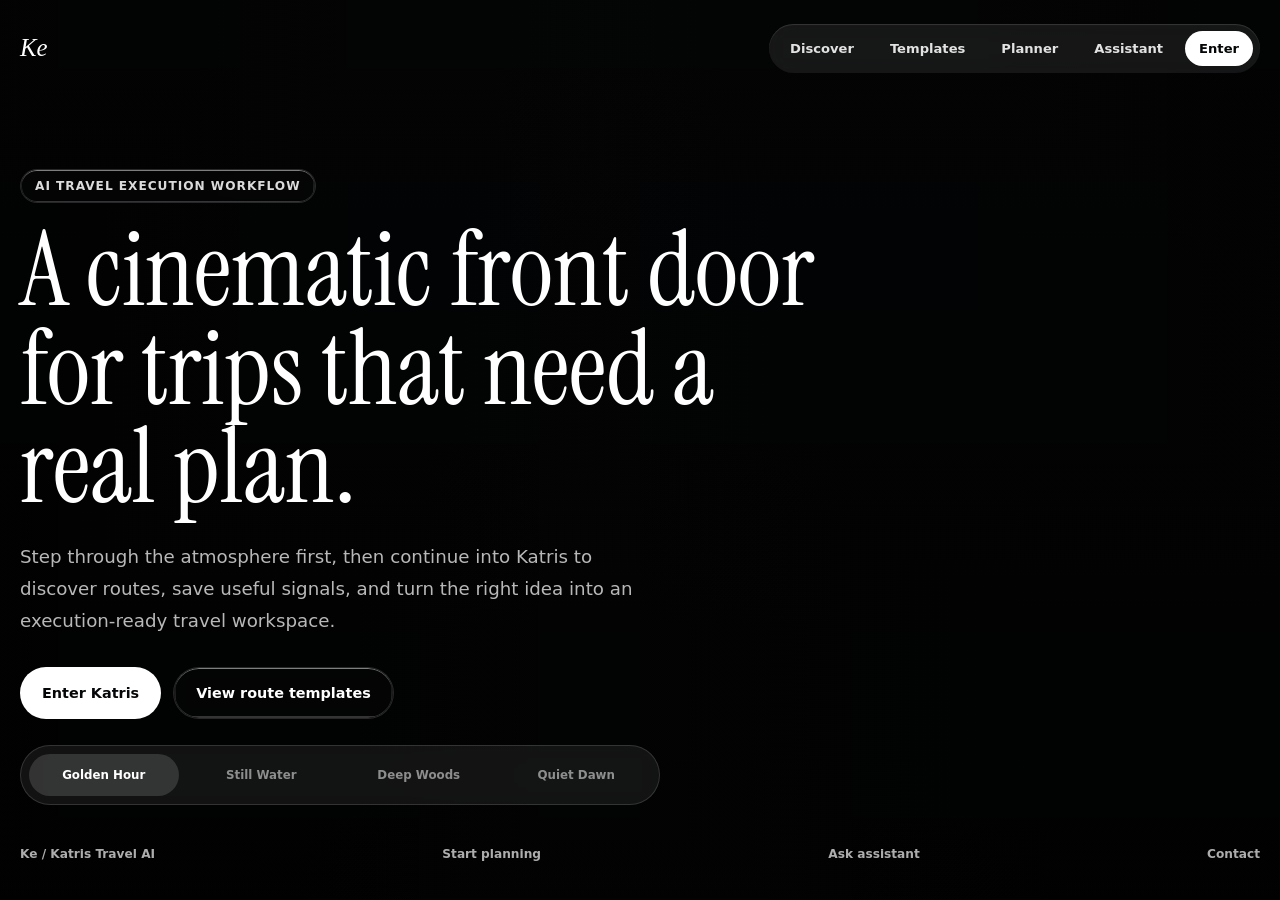
==== commit f864d386: "Refine PD motion and layout" ====
--- a/index.html
+++ b/index.html
@@ -20,16 +20,16 @@
 
   <section class="landing-shell" aria-labelledby="landing-title">
     <div class="video-stage" aria-hidden="true">
-      <video class="scene-video is-active" muted autoplay loop playsinline preload="metadata">
+      <video class="scene-video is-active" muted loop playsinline preload="metadata">
         <source src="https://d8j0ntlcm91z4.cloudfront.net/user_38xzZboKViGWJOttwIXH07lWA1P/hf_20260702_081127_0992a171-d3c6-4978-8213-0ec5df8b6d63.mp4" type="video/mp4" />
       </video>
-      <video class="scene-video" muted autoplay loop playsinline preload="metadata">
+      <video class="scene-video" muted loop playsinline preload="metadata">
         <source src="https://d8j0ntlcm91z4.cloudfront.net/user_38xzZboKViGWJOttwIXH07lWA1P/hf_20260702_092026_dd05b805-ea0f-40b2-8c52-332b88502592.mp4" type="video/mp4" />
       </video>
-      <video class="scene-video" muted autoplay loop playsinline preload="metadata">
+      <video class="scene-video" muted loop playsinline preload="metadata">
         <source src="https://d8j0ntlcm91z4.cloudfront.net/user_38xzZboKViGWJOttwIXH07lWA1P/hf_20260702_081042_df7202bf-bd80-4b2b-bbc6-1f09ba2870e9.mp4" type="video/mp4" />
       </video>
-      <video class="scene-video" muted autoplay loop playsinline preload="metadata">
+      <video class="scene-video" muted loop playsinline preload="metadata">
         <source src="https://d8j0ntlcm91z4.cloudfront.net/user_38xzZboKViGWJOttwIXH07lWA1P/hf_20260702_080959_4cac5234-3573-464e-a5b7-76b94b8a7d61.mp4" type="video/mp4" />
       </video>
       <img
@@ -67,50 +67,20 @@
           <a class="primary-action" href="app.html">Enter Katris</a>
           <a class="secondary-action liquid-glass" href="app.html#destinations">View route templates</a>
         </div>
-      </div>
-
-      <aside class="motion-console liquid-glass" aria-label="Live travel motion preview">
-        <div class="console-head">
-          <span>Live route signals</span>
-          <strong data-active-scene>Golden Hour</strong>
-        </div>
-        <div class="motion-stack">
-          <article class="motion-card is-large">
-            <video muted autoplay loop playsinline preload="metadata" poster="https://images.unsplash.com/photo-1500534623283-312aade485b7?auto=format&amp;fit=crop&amp;w=900&amp;q=84">
-              <source src="https://www.pexels.com/download/video/5208612/" type="video/mp4" />
-            </video>
-            <span>Norway · rail + ferry</span>
-            <strong>Fjord transfer margin</strong>
-          </article>
-          <article class="motion-card">
-            <video muted autoplay loop playsinline preload="metadata" poster="https://images.unsplash.com/photo-1509356843151-3e7d96241e11?auto=format&amp;fit=crop&amp;w=900&amp;q=84">
-              <source src="https://www.pexels.com/download/video/12637601/" type="video/mp4" />
-            </video>
-            <span>Stockholm · water rhythm</span>
-            <strong>One open evening</strong>
-          </article>
-          <article class="motion-card">
-            <video muted autoplay loop playsinline preload="metadata" poster="https://images.unsplash.com/photo-1483347756197-71ef80e95f73?auto=format&amp;fit=crop&amp;w=900&amp;q=84">
-              <source src="https://www.pexels.com/download/video/5701989/" type="video/mp4" />
-            </video>
-            <span>Lapland · aurora window</span>
-            <strong>Weather-aware nights</strong>
-          </article>
-        </div>
         <div class="scene-switcher" role="group" aria-label="Change cinematic scene">
           <button class="is-active" type="button" data-scene="0">Golden Hour</button>
           <button type="button" data-scene="1">Still Water</button>
           <button type="button" data-scene="2">Deep Woods</button>
           <button type="button" data-scene="3">Quiet Dawn</button>
         </div>
-      </aside>
+      </div>
     </main>
 
-    <footer class="landing-footer" aria-label="Landing stats">
-      <span>Finite discovery</span>
-      <span>Provider-labeled planning</span>
-      <span>Saved route context</span>
-      <span>Execution-first assistant</span>
+    <footer class="landing-footer" aria-label="Landing links">
+      <span>Ke / Katris Travel AI</span>
+      <a href="app.html#planner">Start planning</a>
+      <a href="app.html#assistant">Ask assistant</a>
+      <a href="mailto:hello@katris.ai">Contact</a>
     </footer>
   </section>
 
--- a/landing.css
+++ b/landing.css
@@ -169,17 +169,15 @@
 }
 
 .landing-content {
-  display: grid;
-  grid-template-columns: minmax(0, 0.96fr) minmax(360px, 0.72fr);
+  display: flex;
   align-items: center;
-  gap: clamp(32px, 6vw, 82px);
   min-height: calc(100vh - 150px);
   padding: clamp(56px, 8vw, 96px) 0 42px;
 }
 
 .copy-panel {
   min-width: 0;
-  max-width: 780px;
+  max-width: 820px;
 }
 
 .eyebrow {
@@ -266,105 +264,23 @@
   mask-composite: exclude;
 }
 
-.motion-console {
-  min-width: 0;
-  align-self: center;
-  padding: 16px;
-  border-radius: 28px;
-}
-
-.console-head {
-  display: flex;
-  align-items: center;
-  justify-content: space-between;
-  gap: 16px;
-  margin-bottom: 14px;
-  font-family: system-ui, sans-serif;
-}
-
-.console-head span {
-  color: rgba(255, 255, 255, 0.64);
-  font-size: 0.72rem;
-  font-weight: 800;
-  letter-spacing: 0.08em;
-  text-transform: uppercase;
-}
-
-.console-head strong {
-  color: #fff;
-  font-size: 0.86rem;
-}
-
-.motion-stack {
-  display: grid;
-  grid-template-columns: 1fr 0.74fr;
-  grid-template-rows: 190px 190px;
-  gap: 12px;
-}
-
-.motion-card {
-  position: relative;
-  min-height: 0;
-  overflow: hidden;
-  border-radius: 20px;
-  background: rgba(255, 255, 255, 0.12);
-  box-shadow: 0 20px 60px rgba(0, 0, 0, 0.24);
-}
-
-.motion-card.is-large {
-  grid-row: 1 / -1;
-}
-
-.motion-card video {
-  width: 100%;
-  height: 100%;
-  object-fit: cover;
-  transform: scale(1.04);
-}
-
-.motion-card::after {
-  position: absolute;
-  inset: 0;
-  background: linear-gradient(180deg, transparent 38%, rgba(0, 0, 0, 0.76));
-  content: "";
-}
-
-.motion-card span,
-.motion-card strong {
-  position: absolute;
-  right: 16px;
-  left: 16px;
-  z-index: 2;
-  font-family: system-ui, sans-serif;
-}
-
-.motion-card span {
-  bottom: 44px;
-  color: rgba(255, 255, 255, 0.72);
-  font-size: 0.68rem;
-  font-weight: 800;
-  letter-spacing: 0.08em;
-  text-transform: uppercase;
-}
-
-.motion-card strong {
-  bottom: 16px;
-  color: #fff;
-  font-size: 1rem;
-  line-height: 1.2;
-}
-
 .scene-switcher {
   display: grid;
   grid-template-columns: repeat(4, minmax(0, 1fr));
   gap: 8px;
-  margin-top: 14px;
+  width: min(100%, 640px);
+  margin-top: 26px;
+  padding: 8px;
+  border: 1px solid rgba(255, 255, 255, 0.14);
+  border-radius: 999px;
+  background: rgba(255, 255, 255, 0.07);
+  backdrop-filter: blur(14px);
 }
 
 .scene-switcher button {
-  min-height: 38px;
+  min-height: 42px;
   border: 0;
-  border-bottom: 2px solid transparent;
+  border-radius: 999px;
   background: transparent;
   color: rgba(255, 255, 255, 0.52);
   cursor: pointer;
@@ -374,18 +290,23 @@
 .scene-switcher button:hover,
 .scene-switcher button:focus-visible,
 .scene-switcher button.is-active {
-  border-color: #fff;
   color: #fff;
+  background: rgba(255, 255, 255, 0.14);
 }
 
 .landing-footer {
   display: flex;
   flex-wrap: wrap;
-  justify-content: center;
+  justify-content: space-between;
   gap: 12px 26px;
   padding-bottom: 22px;
   color: rgba(255, 255, 255, 0.68);
   font: 700 0.76rem system-ui, sans-serif;
+}
+
+.landing-footer a:hover,
+.landing-footer a:focus-visible {
+  color: #fff;
 }
 
 @keyframes trainBob {
@@ -477,6 +398,11 @@
 }
 
 @media (prefers-reduced-motion: reduce) {
+  .train-overlay {
+    animation: none !important;
+    transform: scale(1.03);
+  }
+
   *,
   *::before,
   *::after {
